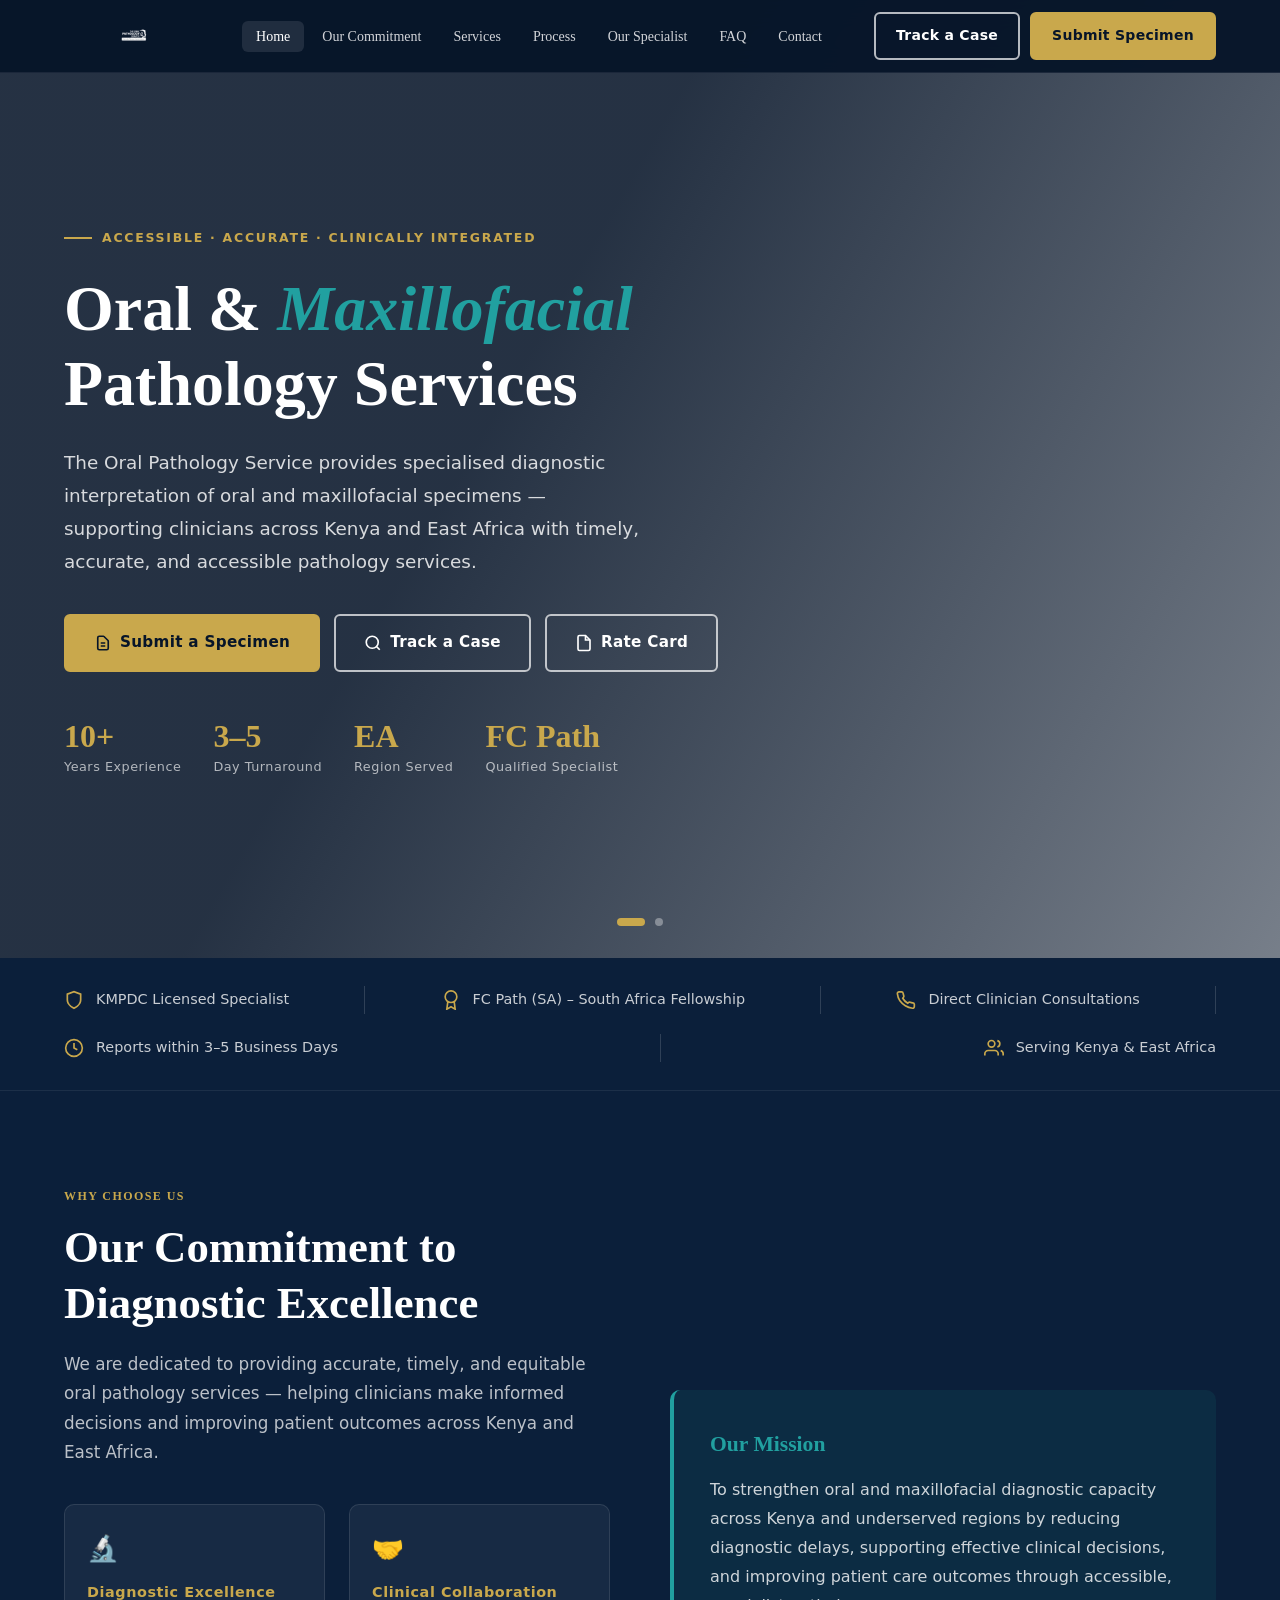
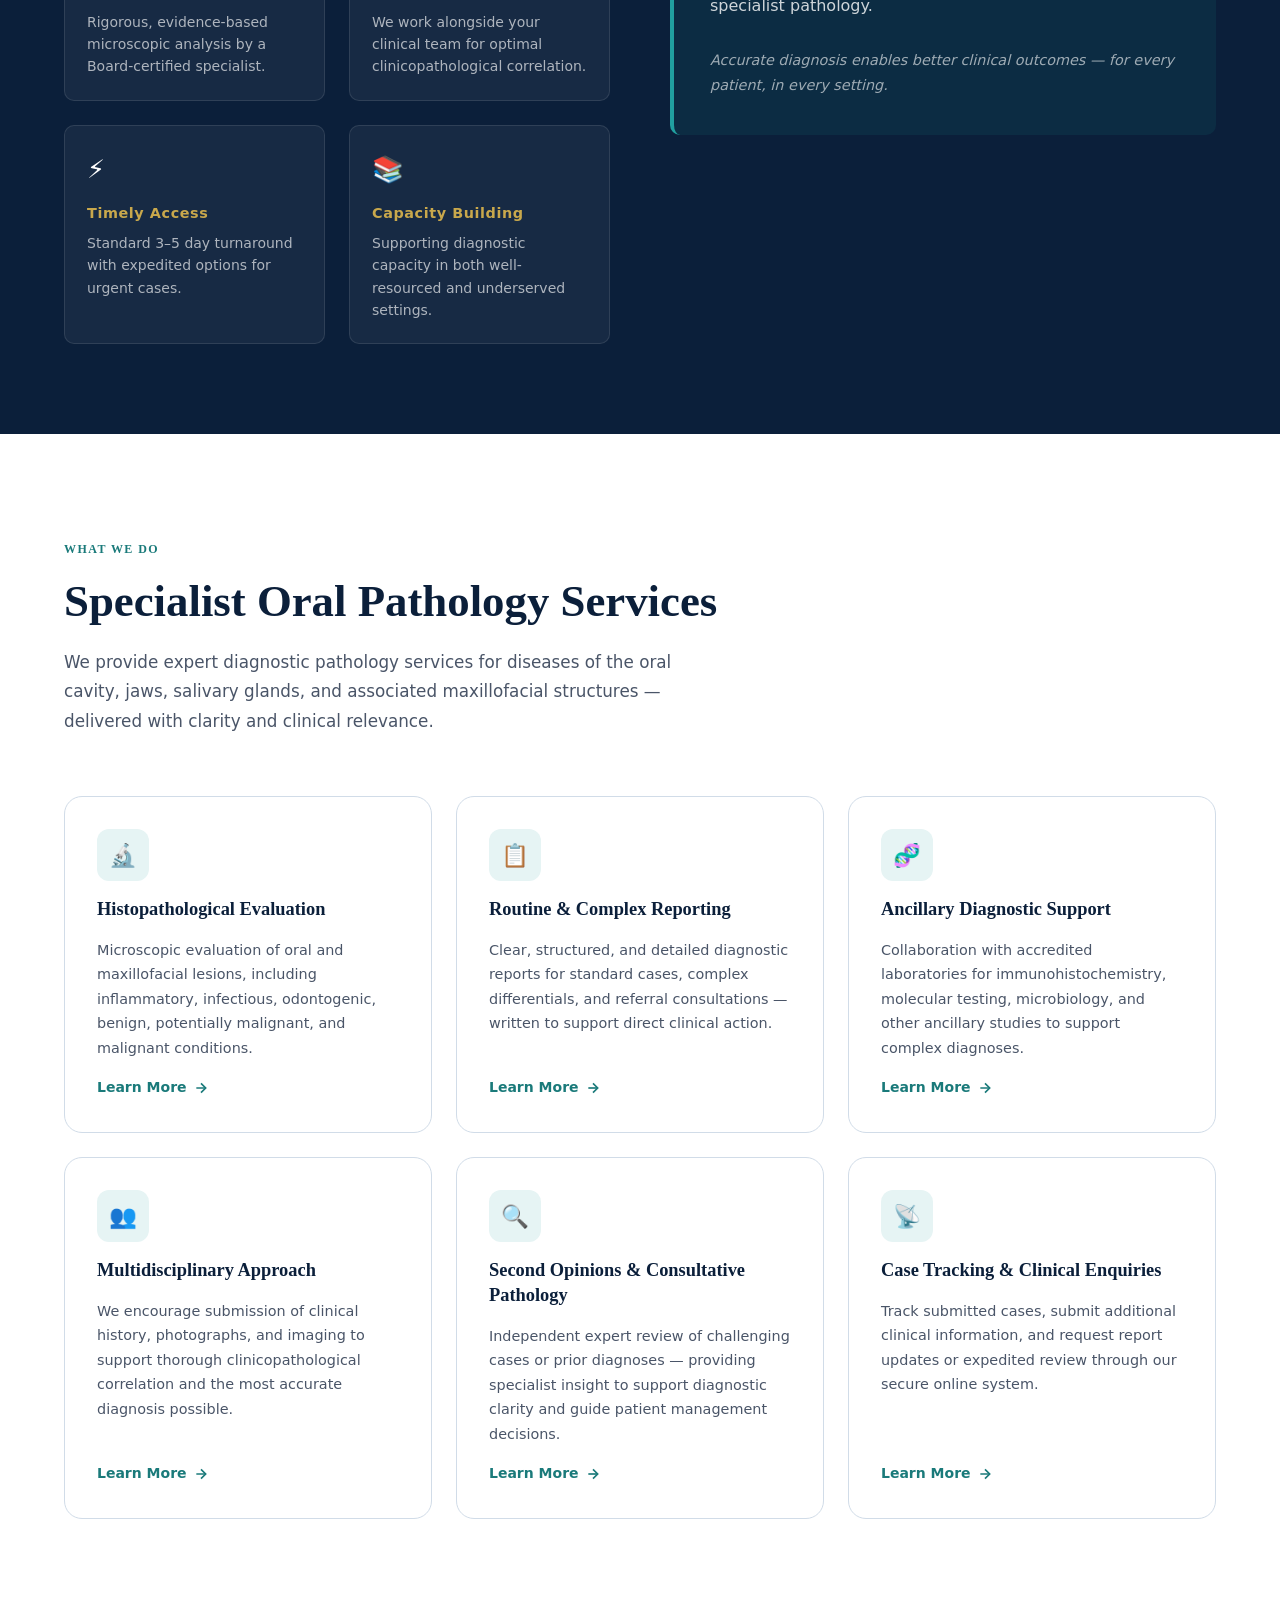
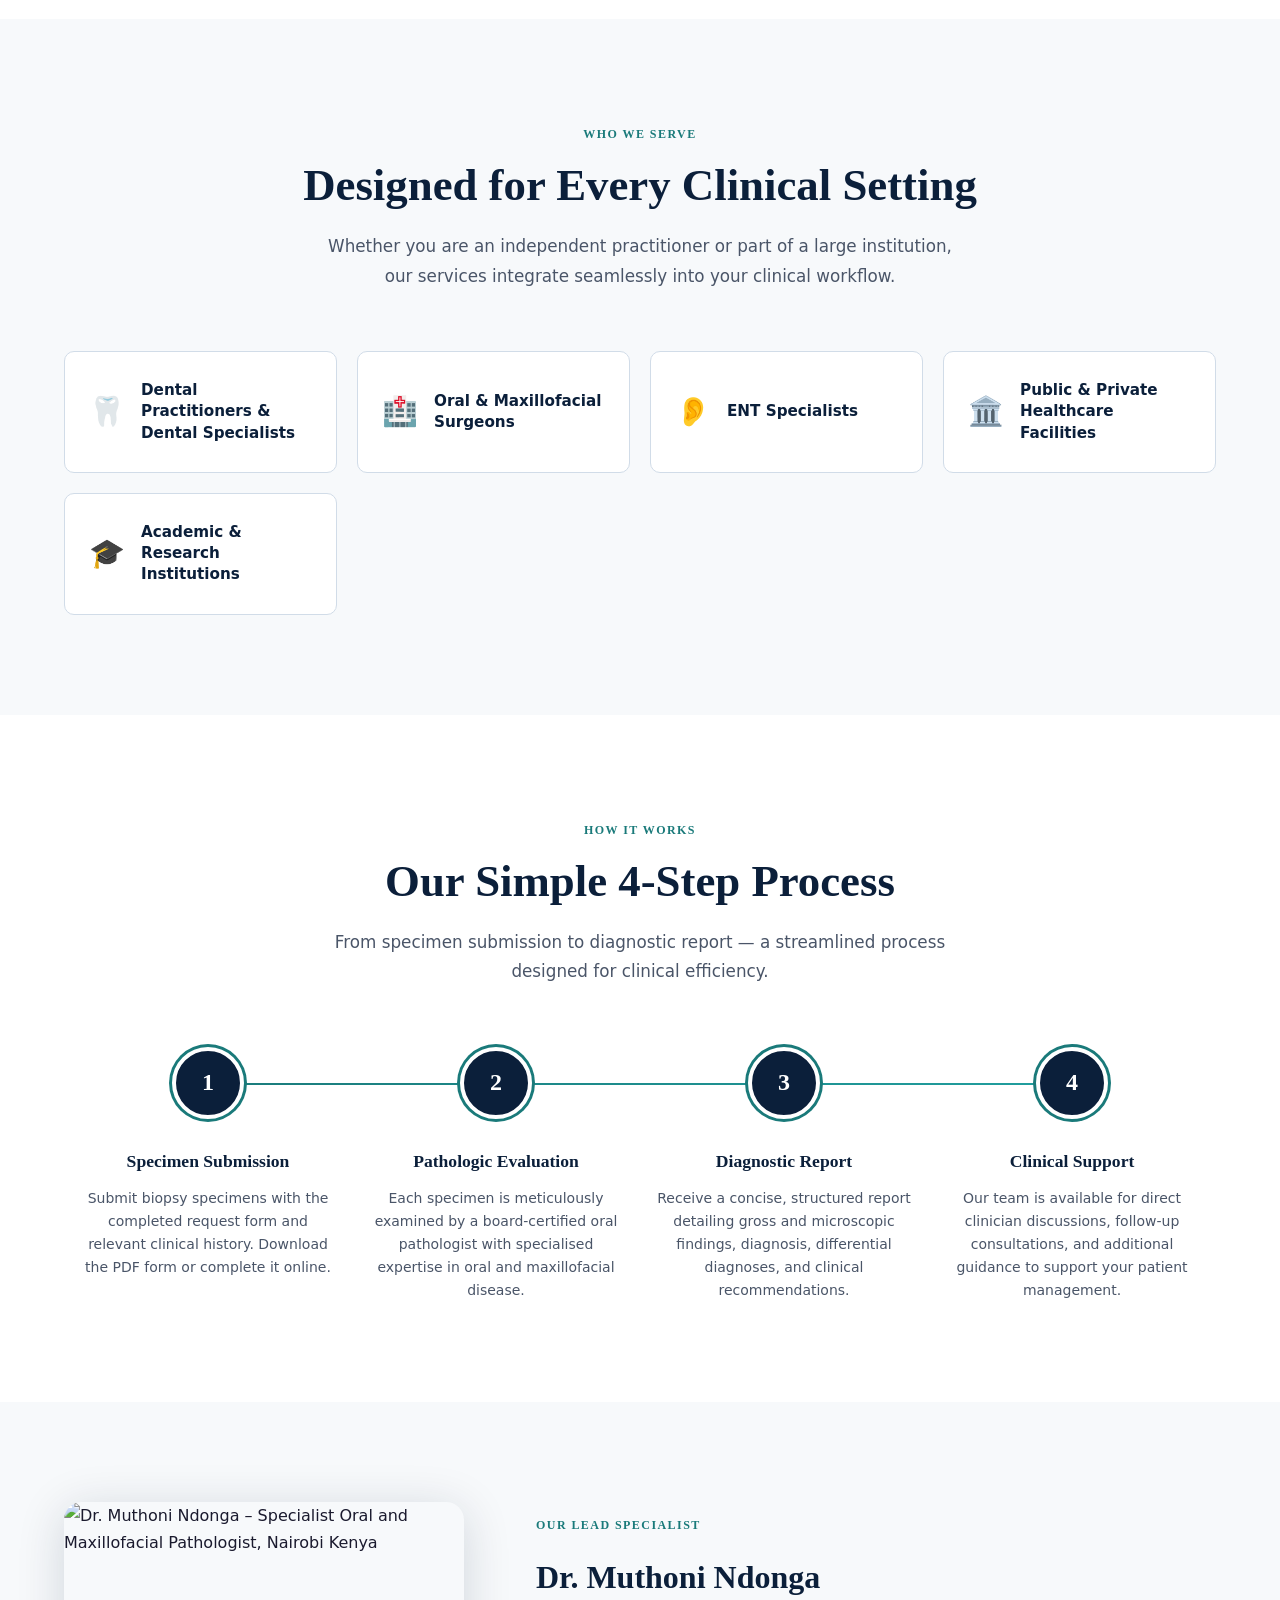
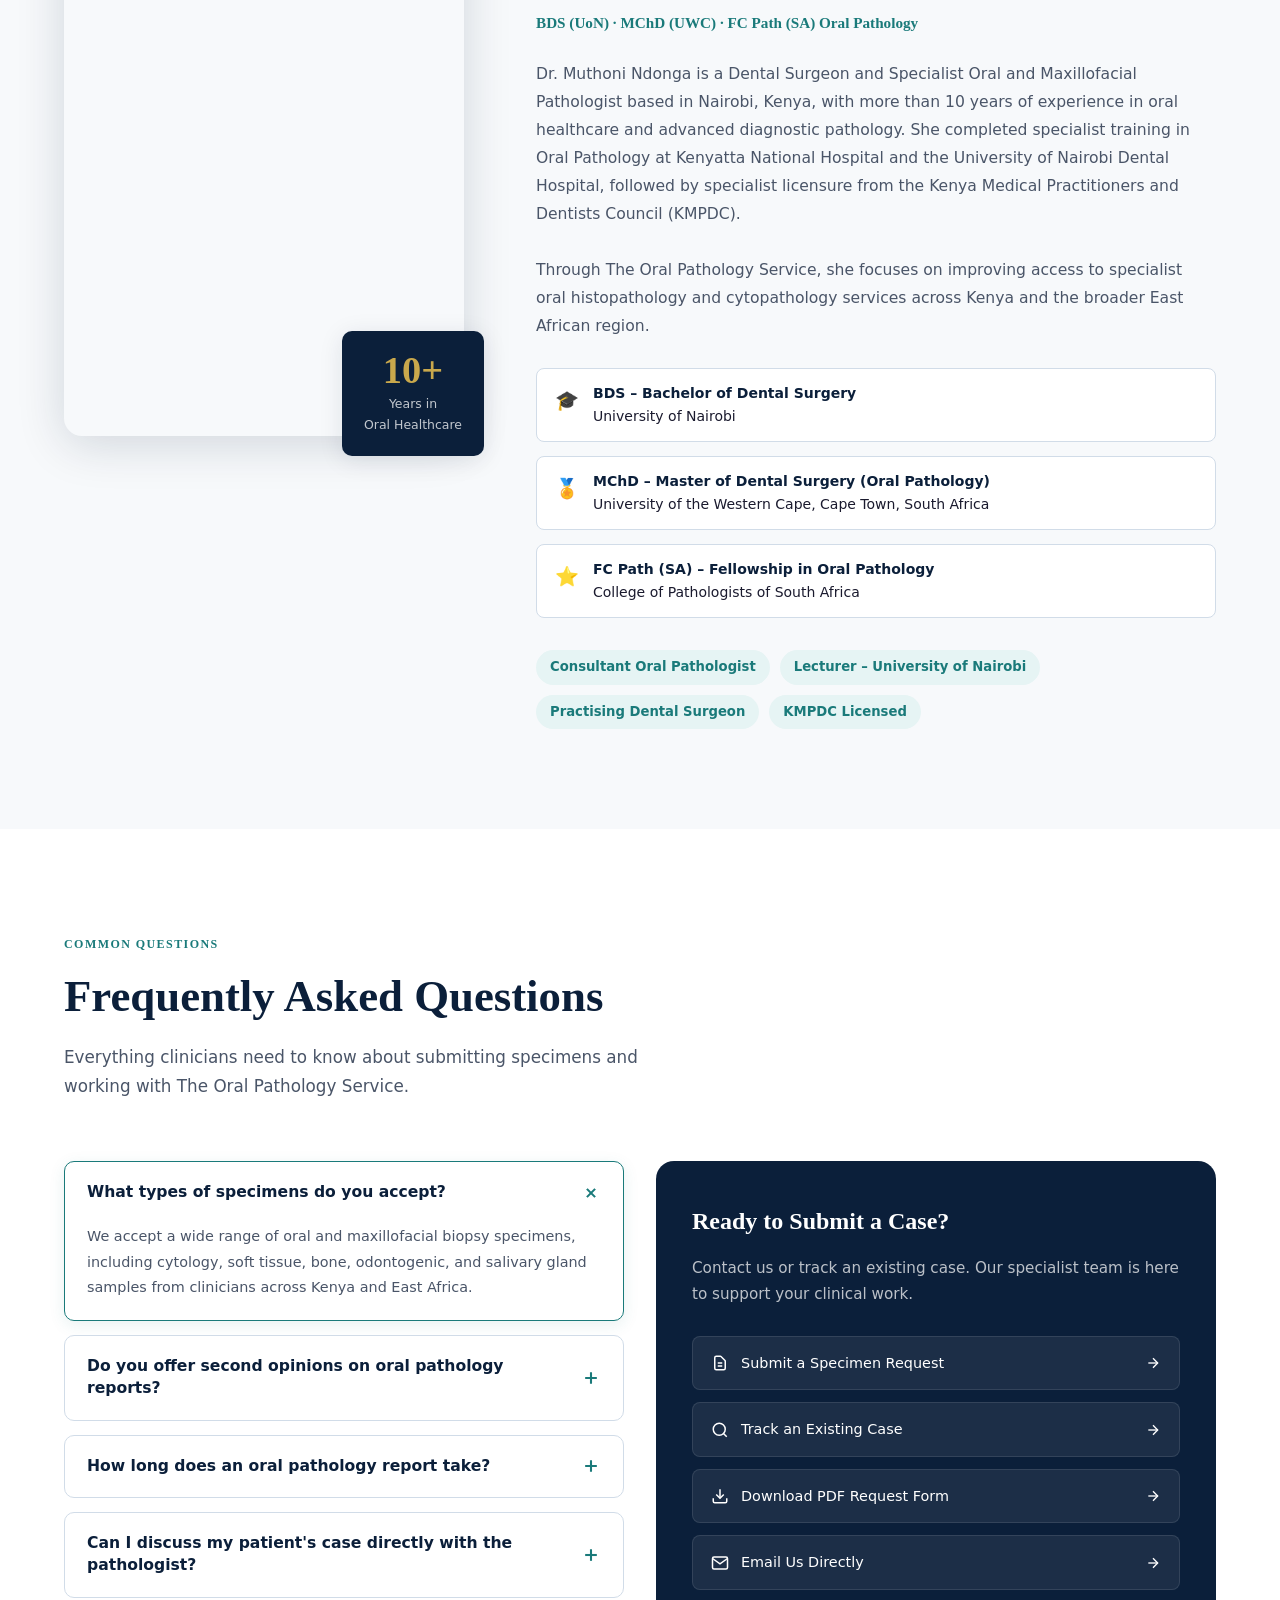
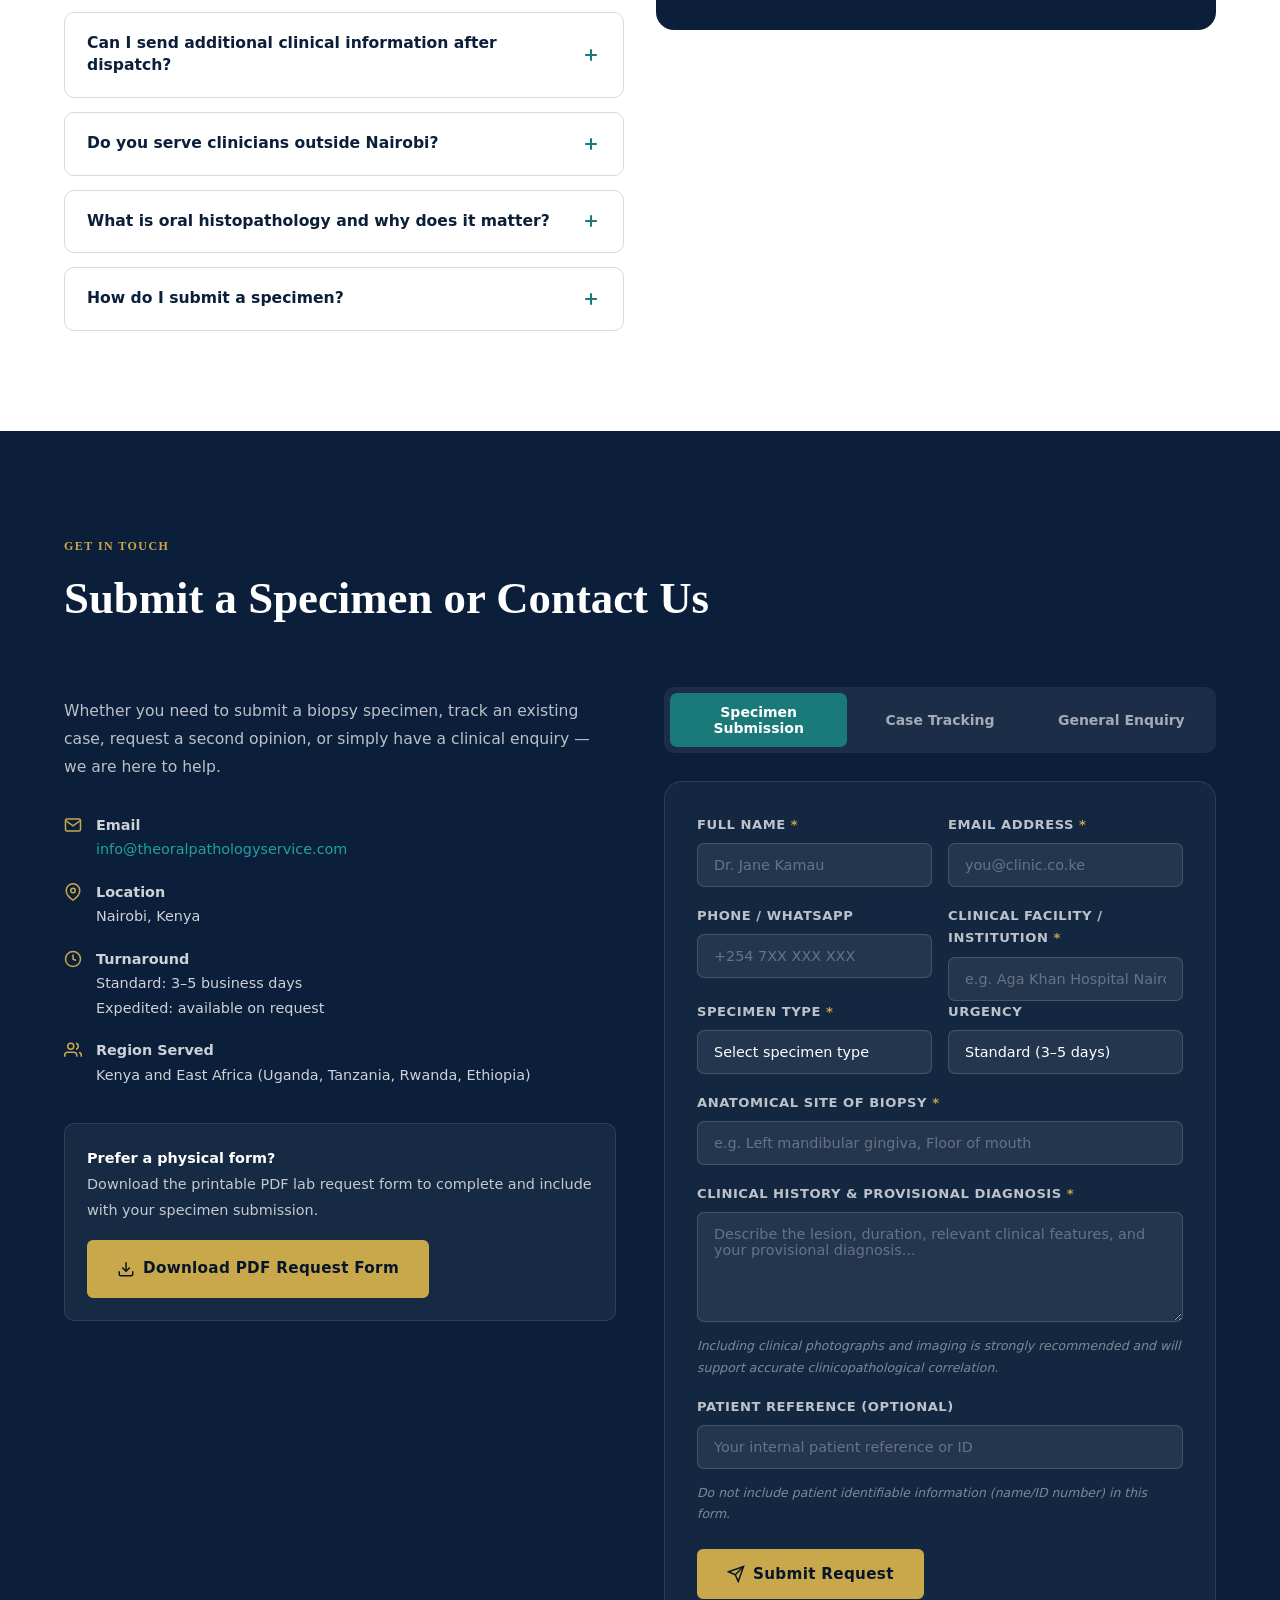
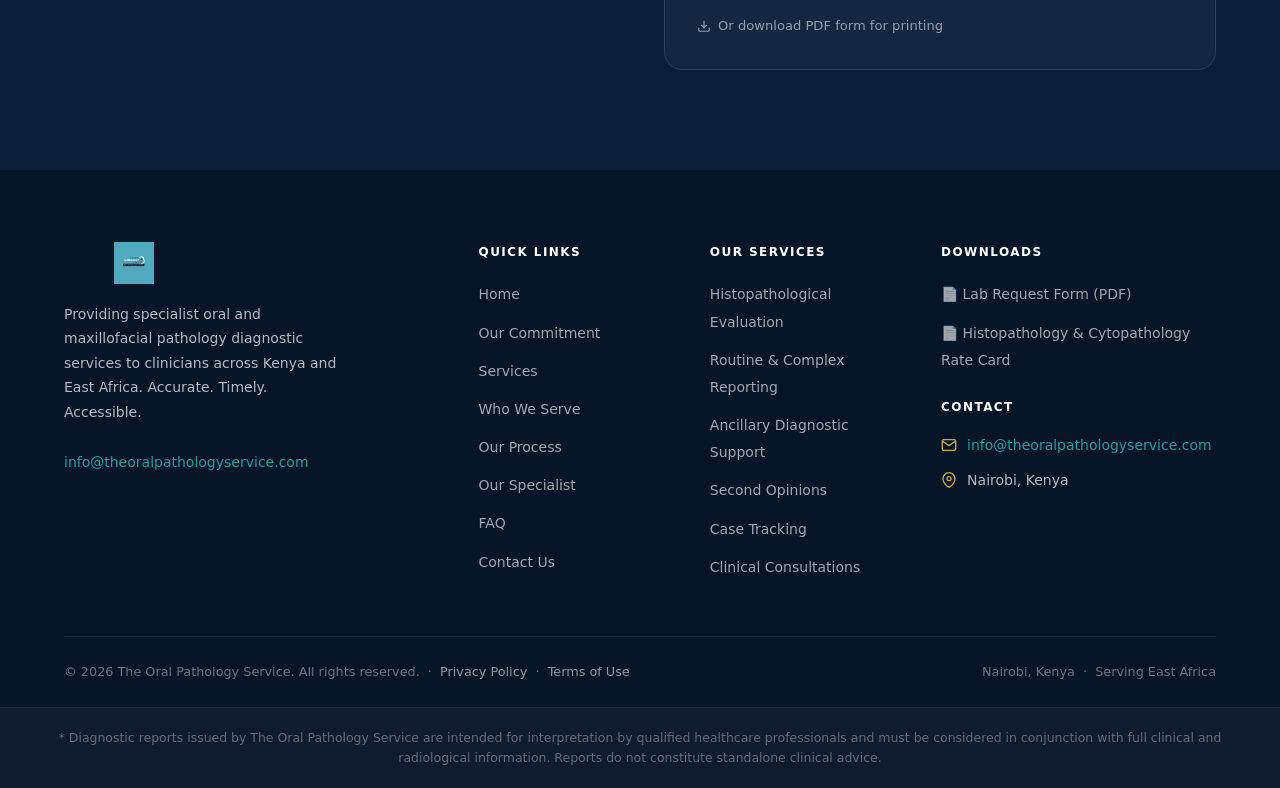
==== Desktop/Pathologyservice/index.html @ 9e55f4eb "Replace all site logos with new provided image and update favicon for visibility and branding" ====
<!DOCTYPE html>
<html lang="en">
<head>
  <meta charset="UTF-8" />
  <meta name="viewport" content="width=device-width, initial-scale=1.0, maximum-scale=5.0" />
  <meta http-equiv="X-UA-Compatible" content="IE=edge" />

  <!-- ===== PRIMARY SEO META ===== -->
  <title>The Oral Pathology Service | Specialist Oral & Maxillofacial Pathology in Kenya & East Africa</title>
  <meta name="description" content="The Oral Pathology Service provides specialist oral and maxillofacial histopathology and cytopathology diagnostic services in Kenya and East Africa. Led by Dr. Muthoni Ndonga, FC Path (SA). Fast turnaround. Affordable. Accurate." />
  <meta name="keywords" content="oral pathology Kenya, oral pathology Nairobi, maxillofacial pathology East Africa, oral biopsy diagnosis Kenya, histopathology oral cavity, cytopathology Nairobi, dental pathology specialist Kenya, oral cancer diagnosis Nairobi, jaw lesion biopsy Kenya, salivary gland pathology, odontogenic tumor diagnosis, oral mucosa biopsy, second opinion oral pathology, Dr Muthoni Ndonga, specialist pathologist Kenya, oral histopathology report, oral pathology service, biopsy report Kenya, KMPDC oral pathologist, UoN dental pathology, oral and maxillofacial biopsy, oral lesion diagnosis, oral pathology turnaround, oral cancer biopsy report, oral pathology East Africa, dental specialist pathology, bone biopsy jaw, soft tissue biopsy oral, oral pathology consultation Kenya, affordable oral pathology" />
  <meta name="author" content="The Oral Pathology Service" />
  <meta name="robots" content="index, follow, max-image-preview:large, max-snippet:-1, max-video-preview:-1" />
  <meta name="revisit-after" content="7 days" />
  <meta name="language" content="English" />
  <meta name="rating" content="general" />
  <meta name="category" content="Medical, Dental, Pathology" />
  <meta name="coverage" content="Kenya, East Africa, Africa" />
  <meta name="distribution" content="global" />
  <meta name="target" content="all" />
  <link rel="canonical" href="https://theoralpathologyservice.com/" />

  <!-- ===== GEO META ===== -->
  <meta name="geo.region" content="KE-30" />
  <meta name="geo.placename" content="Nairobi, Kenya" />
  <meta name="geo.position" content="-1.286389;36.817223" />
  <meta name="ICBM" content="-1.286389, 36.817223" />

  <!-- ===== OPEN GRAPH (Facebook, LinkedIn, WhatsApp) ===== -->
  <meta property="og:type" content="website" />
  <meta property="og:url" content="https://theoralpathologyservice.com/" />
  <meta property="og:title" content="The Oral Pathology Service | Specialist Diagnostic Pathology – Kenya & East Africa" />
  <meta property="og:description" content="Specialist oral and maxillofacial pathology services in Kenya. Accurate histopathology & cytopathology reports. Fast turnaround. Led by Dr. Muthoni Ndonga, FC Path (SA)." />
  <meta property="og:image" content="https://theoralpathologyservice.com/wp-content/uploads/2026/03/Profile-Photo-1-683x1024.jpg" />
  <meta property="og:image:width" content="1200" />
  <meta property="og:image:height" content="630" />
  <meta property="og:image:alt" content="Dr. Muthoni Ndonga – Specialist Oral Pathologist, Nairobi Kenya" />
  <meta property="og:site_name" content="The Oral Pathology Service" />
  <meta property="og:locale" content="en_KE" />

  <!-- ===== TWITTER CARD ===== -->
  <meta name="twitter:card" content="summary_large_image" />
  <meta name="twitter:site" content="@OralPathologyKE" />
  <meta name="twitter:title" content="The Oral Pathology Service | Kenya & East Africa" />
  <meta name="twitter:description" content="Specialist oral and maxillofacial pathology. Histopathology & cytopathology reports. Kenya & East Africa." />
  <meta name="twitter:image" content="https://theoralpathologyservice.com/wp-content/uploads/2026/03/Profile-Photo-1-683x1024.jpg" />

  <!-- ===== FAVICON ===== -->
  <link rel="icon" type="image/png" href="OPS files/Logo files/png without bg/ops logo.2ai-02.png" />
  <link rel="apple-touch-icon" href="OPS files/Logo files/png without bg/ops logo.2ai-02.png" />

  <!-- ===== FONTS ===== -->
  <link rel="preconnect" href="https://fonts.googleapis.com" />
  <link rel="preconnect" href="https://fonts.gstatic.com" crossorigin />
  <link href="https://fonts.googleapis.com/css2?family=Outfit:wght@300;400;500;600;700&family=Lexend+Deca:wght@300;400;500;600;700&display=swap" rel="stylesheet" />

  <!-- ===== STRUCTURED DATA / SCHEMA MARKUP (AI & SEO) ===== -->
  <script type="application/ld+json">
  {
    "@context": "https://schema.org",
    "@graph": [
      {
        "@type": "MedicalOrganization",
        "@id": "https://theoralpathologyservice.com/#organization",
        "name": "The Oral Pathology Service",
        "alternateName": "OPS Kenya",
        "url": "https://theoralpathologyservice.com",
        "logo": "https://theoralpathologyservice.com/wp-content/uploads/2025/12/logo-ops.png",
        "description": "Specialist oral and maxillofacial pathology diagnostic services in Kenya and East Africa. Providing histopathology, cytopathology, second opinions, and consultative pathology services.",
        "medicalSpecialty": "Oral and Maxillofacial Pathology",
        "address": {
          "@type": "PostalAddress",
          "addressLocality": "Nairobi",
          "addressCountry": "KE",
          "addressRegion": "Nairobi County"
        },
        "areaServed": ["Kenya", "Uganda", "Tanzania", "Rwanda", "Ethiopia", "East Africa"],
        "contactPoint": {
          "@type": "ContactPoint",
          "email": "info@theoralpathologyservice.com",
          "contactType": "customer service",
          "availableLanguage": "English"
        },
        "founder": {
          "@id": "https://theoralpathologyservice.com/#person-muthoni"
        }
      },
      {
        "@type": "Person",
        "@id": "https://theoralpathologyservice.com/#person-muthoni",
        "name": "Dr. Muthoni Ndonga",
        "honorificPrefix": "Dr.",
        "jobTitle": "Specialist Oral and Maxillofacial Pathologist",
        "worksFor": {"@id": "https://theoralpathologyservice.com/#organization"},
        "alumniOf": [
          {"@type": "CollegeOrUniversity", "name": "University of Nairobi"},
          {"@type": "CollegeOrUniversity", "name": "University of the Western Cape", "address": {"addressLocality": "Cape Town", "addressCountry": "ZA"}}
        ],
        "hasCredential": [
          {"@type": "EducationalOccupationalCredential", "credentialCategory": "degree", "name": "BDS – Bachelor of Dental Surgery, University of Nairobi"},
          {"@type": "EducationalOccupationalCredential", "credentialCategory": "degree", "name": "MChD – Master of Dental Surgery in Oral Pathology, University of the Western Cape"},
          {"@type": "EducationalOccupationalCredential", "credentialCategory": "certification", "name": "FC Path (SA) Oral Pathology – Fellowship of the College of Pathologists of South Africa"}
        ],
        "knowsAbout": ["Oral Pathology", "Maxillofacial Pathology", "Histopathology", "Cytopathology", "Odontogenic Tumors", "Oral Cancer Diagnosis"],
        "description": "Dr. Muthoni Ndonga is a Dental Surgeon and Specialist Oral and Maxillofacial Pathologist with over 10 years of experience. She is a Lecturer at the University of Nairobi and leads The Oral Pathology Service."
      },
      {
        "@type": "FAQPage",
        "@id": "https://theoralpathologyservice.com/#faq",
        "mainEntity": [
          {
            "@type": "Question",
            "name": "What types of specimens do you accept for oral pathology?",
            "acceptedAnswer": {
              "@type": "Answer",
              "text": "We accept a wide range of oral and maxillofacial biopsy specimens, including cytology, soft tissue, bone, odontogenic, and salivary gland samples."
            }
          },
          {
            "@type": "Question",
            "name": "Do you offer second opinions on oral pathology reports?",
            "acceptedAnswer": {
              "@type": "Answer",
              "text": "Yes, we provide expert second opinions and reviews of prior pathology findings, offering additional specialist insight where required."
            }
          },
          {
            "@type": "Question",
            "name": "How long does an oral pathology report take?",
            "acceptedAnswer": {
              "@type": "Answer",
              "text": "Standard reports are typically issued within 3–5 business days. Expedited options are available for urgent cases. Specimens containing bone or teeth require decalcification, which may extend processing time."
            }
          },
          {
            "@type": "Question",
            "name": "Can I discuss my patient's case directly with the pathologist?",
            "acceptedAnswer": {
              "@type": "Answer",
              "text": "Yes, we encourage direct consultations with Dr. Muthoni Ndonga to discuss findings and their implications for patient management."
            }
          },
          {
            "@type": "Question",
            "name": "Can I submit additional clinical information after sending a specimen?",
            "acceptedAnswer": {
              "@type": "Answer",
              "text": "Yes, supplementary clinical details, photographs, and imaging may be submitted through our website or emailed to info@theoralpathologyservice.com."
            }
          },
          {
            "@type": "Question",
            "name": "Where is The Oral Pathology Service based?",
            "acceptedAnswer": {
              "@type": "Answer",
              "text": "The Oral Pathology Service is based in Nairobi, Kenya, and serves clinicians across Kenya and the broader East African region."
            }
          },
          {
            "@type": "Question",
            "name": "Who can use The Oral Pathology Service?",
            "acceptedAnswer": {
              "@type": "Answer",
              "text": "Our services are available to dental practitioners, oral and maxillofacial surgeons, ENT specialists, public and private healthcare facilities, and academic and research institutions."
            }
          },
          {
            "@type": "Question",
            "name": "What is histopathology of the oral cavity?",
            "acceptedAnswer": {
              "@type": "Answer",
              "text": "Histopathology of the oral cavity involves the microscopic examination of tissue samples (biopsies) from the mouth, jaws, salivary glands, and associated structures to diagnose conditions such as infections, benign tumors, potentially malignant disorders, and cancers."
            }
          },
          {
            "@type": "Question",
            "name": "How do I submit a biopsy specimen to The Oral Pathology Service?",
            "acceptedAnswer": {
              "@type": "Answer",
              "text": "Submit your biopsy specimen along with a completed laboratory request form and relevant clinical history. You can download the PDF request form from our website or fill in the online form. Our team will guide you through the process."
            }
          },
          {
            "@type": "Question",
            "name": "Do you serve clinicians outside Nairobi?",
            "acceptedAnswer": {
              "@type": "Answer",
              "text": "Yes, we serve clinicians across Kenya and East Africa including Uganda, Tanzania, Rwanda, and Ethiopia. Our accessible submission and reporting process supports both well-resourced and resource-limited settings."
            }
          }
        ]
      },
      {
        "@type": "WebSite",
        "@id": "https://theoralpathologyservice.com/#website",
        "url": "https://theoralpathologyservice.com",
        "name": "The Oral Pathology Service",
        "description": "Specialist oral and maxillofacial pathology diagnostic services for Kenya and East Africa.",
        "potentialAction": {
          "@type": "SearchAction",
          "target": "https://theoralpathologyservice.com/?s={search_term_string}",
          "query-input": "required name=search_term_string"
        }
      }
    ]
  }
  </script>

  <style>
    /* ===== Brand colour test palette ===== */
     :root {
      --brand-primary: #53A9BD;
      --brand-secondary: #1D1D3C;
      --white: #ffffff;
      --navy: var(--brand-secondary);
      --navy-deep: #18182e;
      --teal: var(--brand-primary);
      --teal-light: #6fc6e0;
      --teal-pale: #e6f4f4;
      --gold: #c9a84c;
      --gold-light: #e8c76d;
      --off-white: #f7f9fb;
      --text: var(--brand-secondary);
      --text-light: #4a5568;
      --border: #d1dce8;
      --shadow: 0 4px 24px rgba(29,29,60,0.10);
      --shadow-lg: 0 8px 48px rgba(29,29,60,0.16);
      --radius: 10px;
      --radius-lg: 18px;
      --font-display: 'Outfit', Arial, sans-serif;
      --font-body: 'Lexend Deca', Arial, sans-serif;
      --transition: 0.3s cubic-bezier(0.4,0,0.2,1);
    }
    body {
      font-family: var(--font-body);
      color: var(--text);
      background: var(--white);
      line-height: 1.7;
    }
    .section-title {
      font-family: var(--font-display);
      font-size: clamp(1.8rem, 3.5vw, 2.8rem);
      line-height: 1.25;
      color: var(--navy);
      margin-bottom: 18px;
      font-weight: 700;
    }
    .section-label {
      display: inline-block;
      font-size: 0.75rem;
      font-weight: 600;
      letter-spacing: 0.12em;
      text-transform: uppercase;
      color: var(--teal);
      margin-bottom: 14px;
      font-family: var(--font-display);
    }
    .btn-primary {
      background: var(--teal);
      color: var(--white);
      border-color: var(--teal);
      font-family: var(--font-display);
    }
    .btn-gold {
      background: var(--gold);
      color: var(--navy-deep);
      border-color: var(--gold);
      font-family: var(--font-display);
    }
    .btn-outline {
      background: transparent;
      color: var(--white);
      border-color: rgba(255,255,255,0.7);
      font-family: var(--font-display);
    }
    .about-name {
      font-family: var(--font-display);
      font-size: clamp(1.6rem, 2.5vw, 2.2rem);
      color: var(--navy);
      margin-bottom: 6px;
      font-weight: 700;
    }
  .about-title-role { font-size: 0.95rem; color: var(--teal); font-weight: 600; margin-bottom: 24px; font-family: var(--font-display); }
    .nav-links a {
      color: rgba(255,255,255,0.82);
      font-size: 0.875rem;
      font-weight: 500;
      padding: 8px 14px;
      border-radius: 6px;
      transition: var(--transition);
      font-family: var(--font-display);
    }
    /* ===== RESET & BASE ===== */
    *, *::before, *::after { box-sizing: border-box; margin: 0; padding: 0; }
    html { scroll-behavior: smooth; font-size: 16px; }

    :root {
      --navy: #0b1f3a;
      --navy-deep: #071529;
      --teal: #1a7a7a;
      --teal-light: #21a0a0;
      --teal-pale: #e6f4f4;
      --gold: #c9a84c;
      --gold-light: #e8c76d;
      --white: #ffffff;
      --off-white: #f7f9fb;
      --text: #1a1a2e;
      --text-light: #4a5568;
      --border: #d1dce8;
      --shadow: 0 4px 24px rgba(11,31,58,0.10);
      --shadow-lg: 0 8px 48px rgba(11,31,58,0.16);
      --radius: 10px;
      --radius-lg: 18px;
      --font-display: 'Playfair Display', Georgia, serif;
      --font-body: 'DM Sans', system-ui, sans-serif;
      --transition: 0.3s cubic-bezier(0.4,0,0.2,1);
    }

    body {
      font-family: var(--font-body);
      color: var(--text);
      background: var(--white);
      line-height: 1.7;
      overflow-x: hidden;
    }

    img { max-width: 100%; height: auto; display: block; object-fit: contain; }
    a { text-decoration: none; color: inherit; }
    ul { list-style: none; }

    .container {
      width: 100%;
      max-width: 1200px;
      margin: 0 auto;
      padding: 0 24px;
    }

    /* ===== SKIP LINK (Accessibility) ===== */
    .skip-link {
      position: absolute;
      top: -60px;
      left: 0;
      background: var(--teal);
      color: white;
      padding: 12px 24px;
      z-index: 9999;
      font-size: 0.9rem;
      transition: top 0.2s;
    }
    .skip-link:focus { top: 0; }

    /* ===== BUTTONS ===== */
    .btn {
      display: inline-flex;
      align-items: center;
      gap: 8px;
      padding: 14px 28px;
      border-radius: 6px;
      font-family: var(--font-body);
      font-weight: 600;
      font-size: 0.95rem;
      cursor: pointer;
      border: 2px solid transparent;
      transition: var(--transition);
      letter-spacing: 0.02em;
      white-space: nowrap;
    }
    .btn-primary {
      background: var(--teal);
      color: white;
      border-color: var(--teal);
    }
    .btn-primary:hover { background: var(--teal-light); border-color: var(--teal-light); transform: translateY(-2px); box-shadow: 0 6px 20px rgba(26,122,122,0.3); }
    .btn-outline {
      background: transparent;
      color: white;
      border-color: rgba(255,255,255,0.7);
    }
    .btn-outline:hover { background: rgba(255,255,255,0.12); border-color: white; }
    .btn-gold {
      background: var(--gold);
      color: var(--navy-deep);
      border-color: var(--gold);
    }
    .btn-gold:hover { background: var(--gold-light); transform: translateY(-2px); box-shadow: 0 6px 20px rgba(201,168,76,0.35); }
    .btn-navy {
      background: var(--navy);
      color: white;
      border-color: var(--navy);
    }
    .btn-navy:hover { background: var(--navy-deep); transform: translateY(-2px); }
    .btn-sm { padding: 10px 20px; font-size: 0.875rem; }

    .section-label {
      display: inline-block;
      font-size: 0.75rem;
      font-weight: 600;
      letter-spacing: 0.12em;
      text-transform: uppercase;
      color: var(--teal);
      margin-bottom: 14px;
    }
    .section-title {
      font-family: var(--font-display);
      font-size: clamp(1.8rem, 3.5vw, 2.8rem);
      line-height: 1.25;
      color: var(--navy);
      margin-bottom: 18px;
    }
    .section-subtitle {
      font-size: 1.05rem;
      color: var(--text-light);
      max-width: 640px;
      line-height: 1.75;
    }
    .text-center { text-align: center; }
    .text-center .section-subtitle { margin: 0 auto; }

    /* ===== HEADER / NAV ===== */
    #header {
      position: fixed;
      top: 0; left: 0; right: 0;
      z-index: 1000;
      background: rgba(7, 21, 41, 0.96);
      backdrop-filter: blur(12px);
      -webkit-backdrop-filter: blur(12px);
      border-bottom: 1px solid rgba(255,255,255,0.08);
      transition: var(--transition);
    }
    #header.scrolled {
      box-shadow: 0 4px 30px rgba(0,0,0,0.25);
    }
    .nav-inner {
      display: flex;
      align-items: center;
      justify-content: space-between;
      height: 72px;
      gap: 16px;
    }
    .nav-logo img {
      height: 44px;
      width: auto;
      object-fit: contain;
      aspect-ratio: 140/44;
    }
    .nav-links {
      display: flex;
      align-items: center;
      gap: 4px;
    }
    .nav-links a {
      color: rgba(255,255,255,0.82);
      font-size: 0.875rem;
      font-weight: 500;
      padding: 8px 14px;
      border-radius: 6px;
      transition: var(--transition);
    }
    .nav-links a:hover, .nav-links a.active {
      color: var(--white);
      background: rgba(255,255,255,0.1);
    }
    .nav-cta {
      display: flex;
      align-items: center;
      gap: 10px;
    }
    .hamburger {
      display: none;
      flex-direction: column;
      gap: 5px;
      cursor: pointer;
      padding: 8px;
      border: none;
      background: transparent;
    }
    .hamburger span {
      display: block;
      width: 24px;
      height: 2px;
      background: white;
      border-radius: 2px;
      transition: var(--transition);
    }
    .hamburger.active span:nth-child(1) { transform: translateY(7px) rotate(45deg); }
    .hamburger.active span:nth-child(2) { opacity: 0; }
    .hamburger.active span:nth-child(3) { transform: translateY(-7px) rotate(-45deg); }

    /* Mobile nav drawer */
    .mobile-nav {
      display: none;
      position: fixed;
      top: 72px;
      left: 0; right: 0;
      background: var(--navy-deep);
      border-bottom: 1px solid rgba(255,255,255,0.1);
      padding: 20px 24px 28px;
      z-index: 999;
      animation: slideDown 0.25s ease;
    }
    @keyframes slideDown { from { opacity:0; transform:translateY(-10px);} to { opacity:1; transform:translateY(0);} }
    .mobile-nav.open { display: block; }
    .mobile-nav a {
      display: block;
      color: rgba(255,255,255,0.85);
      font-size: 1rem;
      padding: 14px 0;
      border-bottom: 1px solid rgba(255,255,255,0.07);
      font-weight: 500;
    }
    .mobile-nav a:last-child { border-bottom: none; }
    .mobile-nav-cta { margin-top: 20px; display: flex; flex-direction: column; gap: 10px; }

    /* ===== HERO / SLIDESHOW ===== */
    #home {
      position: relative;
      min-height: 100svh;
      display: flex;
      align-items: center;
      overflow: hidden;
    }
    .hero-slides {
      position: absolute;
      inset: 0;
      z-index: 0;
    }
    .hero-slide {
      position: absolute;
      inset: 0;
      background-size: cover;
      background-position: center;
      opacity: 0;
      transition: opacity 1.4s ease;
    }
    .hero-slide.active { opacity: 1; }
    .hero-slide::after {
      content: '';
      position: absolute;
      inset: 0;
      background: linear-gradient(120deg, rgba(7,21,41,0.88) 40%, rgba(7,21,41,0.55) 100%);
    }
    /* Slide 1 – microscopy-like scientific image */
    .hero-slide-1 {
      background-image: url('https://images.unsplash.com/photo-1579154204601-01588f351e67?w=1600&q=80');
    }
    /* Slide 2 – clinical/medical environment */
    .hero-slide-2 {
      background-image: url('https://images.unsplash.com/photo-1530026405186-ed1f139313f8?w=1600&q=80');
    }
    .hero-dots {
      position: absolute;
      bottom: 32px;
      left: 50%;
      transform: translateX(-50%);
      display: flex;
      gap: 10px;
      z-index: 5;
    }
    .hero-dot {
      width: 8px; height: 8px;
      border-radius: 50%;
      background: rgba(255,255,255,0.35);
      cursor: pointer;
      transition: var(--transition);
      border: none;
    }
    .hero-dot.active {
      background: var(--gold);
      width: 28px;
      border-radius: 4px;
    }

    .hero-content {
      position: relative;
      z-index: 2;
      padding: 120px 0 80px;
      max-width: 720px;
    }
    .hero-eyebrow {
      display: inline-flex;
      align-items: center;
      gap: 10px;
      font-size: 0.78rem;
      font-weight: 600;
      letter-spacing: 0.14em;
      text-transform: uppercase;
      color: var(--gold);
      margin-bottom: 22px;
    }
    .hero-eyebrow::before {
      content: '';
      display: block;
      width: 28px; height: 2px;
      background: var(--gold);
    }
    .hero-title {
      font-family: var(--font-display);
      font-size: clamp(2.4rem, 5.5vw, 4rem);
      line-height: 1.18;
      color: white;
      margin-bottom: 24px;
      font-weight: 700;
    }
    .hero-title em { color: var(--teal-light); font-style: italic; }
    .hero-description {
      font-size: clamp(1rem, 1.8vw, 1.15rem);
      color: rgba(255,255,255,0.82);
      max-width: 580px;
      line-height: 1.8;
      margin-bottom: 36px;
    }
    .hero-ctas {
      display: flex;
      flex-wrap: wrap;
      gap: 14px;
      margin-bottom: 48px;
    }
    .hero-stats {
      display: flex;
      flex-wrap: wrap;
      gap: 32px;
    }
    .hero-stat {
      display: flex;
      flex-direction: column;
      gap: 4px;
    }
    .hero-stat-num {
      font-family: var(--font-display);
      font-size: 2rem;
      font-weight: 700;
      color: var(--gold);
      line-height: 1;
    }
    .hero-stat-label {
      font-size: 0.8rem;
      color: rgba(255,255,255,0.65);
      font-weight: 500;
      letter-spacing: 0.04em;
    }

    /* ===== TRUST BAR ===== */
    .trust-bar {
      background: var(--navy);
      padding: 28px 0;
      border-bottom: 1px solid rgba(255,255,255,0.07);
    }
    .trust-bar-inner {
      display: flex;
      align-items: center;
      justify-content: space-between;
      flex-wrap: wrap;
      gap: 20px;
    }
    .trust-item {
      display: flex;
      align-items: center;
      gap: 12px;
      color: rgba(255,255,255,0.78);
      font-size: 0.9rem;
      font-weight: 500;
    }
    .trust-item svg { color: var(--gold); flex-shrink: 0; }
    .trust-divider {
      width: 1px;
      height: 28px;
      background: rgba(255,255,255,0.15);
    }

    /* ===== SECTIONS GENERAL ===== */
    section { padding: 100px 0; }
    section:nth-child(even) { background: var(--off-white); }
    .section-header { margin-bottom: 60px; }

    /* ===== COMMITMENT ===== */
    #commitment {
      background: var(--navy) !important;
      color: white;
      padding: 90px 0;
    }
    .commitment-grid {
      display: grid;
      grid-template-columns: 1fr 1fr;
      gap: 60px;
      align-items: center;
    }
    .commitment-text .section-label { color: var(--gold); }
    .commitment-text .section-title { color: white; }
    .commitment-text .section-subtitle { color: rgba(255,255,255,0.72); max-width: none; }
    .commitment-values {
      display: grid;
      grid-template-columns: 1fr 1fr;
      gap: 24px;
      margin-top: 36px;
    }
    .commitment-value {
      padding: 22px;
      border-radius: var(--radius);
      background: rgba(255,255,255,0.05);
      border: 1px solid rgba(255,255,255,0.1);
      transition: var(--transition);
    }
    .commitment-value:hover { background: rgba(255,255,255,0.09); border-color: var(--teal-light); }
    .cv-icon { font-size: 1.6rem; margin-bottom: 10px; }
    .cv-title { font-weight: 700; color: var(--gold); font-size: 0.9rem; letter-spacing: 0.04em; margin-bottom: 6px; }
    .cv-text { font-size: 0.875rem; color: rgba(255,255,255,0.65); line-height: 1.6; }
    .commitment-mission {
      padding: 36px;
      background: rgba(26,122,122,0.15);
      border-left: 4px solid var(--teal-light);
      border-radius: var(--radius);
    }
    .commitment-mission h3 {
      font-family: var(--font-display);
      font-size: 1.35rem;
      color: var(--teal-light);
      margin-bottom: 14px;
    }
    .commitment-mission p { color: rgba(255,255,255,0.8); font-size: 1rem; line-height: 1.8; }

    /* ===== SERVICES ===== */
    #services { background: var(--white) !important; }
    .services-intro { max-width: 720px; margin-bottom: 56px; }
    .services-grid {
      display: grid;
      grid-template-columns: repeat(3, 1fr);
      gap: 24px;
    }
    .service-card {
      background: var(--white);
      border: 1px solid var(--border);
      border-radius: var(--radius-lg);
      padding: 32px;
      transition: var(--transition);
      display: flex;
      flex-direction: column;
      gap: 16px;
      position: relative;
      overflow: hidden;
    }
    .service-card::before {
      content: '';
      position: absolute;
      top: 0; left: 0; right: 0;
      height: 3px;
      background: linear-gradient(90deg, var(--teal), var(--teal-light));
      transform: scaleX(0);
      transform-origin: left;
      transition: var(--transition);
    }
    .service-card:hover { transform: translateY(-6px); box-shadow: var(--shadow-lg); border-color: transparent; }
    .service-card:hover::before { transform: scaleX(1); }
    .service-icon {
      width: 52px; height: 52px;
      background: var(--teal-pale);
      border-radius: 12px;
      display: flex;
      align-items: center;
      justify-content: center;
      font-size: 1.4rem;
    }
    .service-title {
      font-family: var(--font-display);
      font-size: 1.15rem;
      color: var(--navy);
      font-weight: 600;
      line-height: 1.35;
    }
    .service-desc {
      font-size: 0.9rem;
      color: var(--text-light);
      line-height: 1.7;
      flex-grow: 1;
    }
    .service-link {
      display: inline-flex;
      align-items: center;
      gap: 6px;
      font-size: 0.875rem;
      font-weight: 600;
      color: var(--teal);
      margin-top: auto;
      transition: var(--transition);
    }
    .service-link:hover { color: var(--teal-light); gap: 10px; }
    .service-link svg { transition: var(--transition); }

    /* ===== CLIENTS ===== */
    #clients { background: var(--off-white) !important; }
    .clients-grid {
      display: grid;
      grid-template-columns: repeat(auto-fit, minmax(220px, 1fr));
      gap: 20px;
      margin-top: 48px;
    }
    .client-card {
      background: white;
      border: 1px solid var(--border);
      border-radius: var(--radius);
      padding: 28px 24px;
      display: flex;
      align-items: center;
      gap: 16px;
      transition: var(--transition);
    }
    .client-card:hover { box-shadow: var(--shadow); transform: translateY(-3px); border-color: var(--teal); }
    .client-icon { font-size: 1.8rem; flex-shrink: 0; }
    .client-label { font-weight: 600; color: var(--navy); font-size: 0.95rem; line-height: 1.4; }

    /* ===== PROCESS ===== */
    #process { background: white !important; }
    .process-steps {
      display: grid;
      grid-template-columns: repeat(4, 1fr);
      gap: 0;
      position: relative;
      margin-top: 56px;
    }
    .process-steps::before {
      content: '';
      position: absolute;
      top: 36px;
      left: 10%;
      right: 10%;
      height: 2px;
      background: linear-gradient(90deg, var(--teal) 0%, var(--teal-light) 100%);
      z-index: 0;
    }
    .process-step {
      display: flex;
      flex-direction: column;
      align-items: center;
      text-align: center;
      padding: 0 16px;
      position: relative;
      z-index: 1;
    }
    .step-num {
      width: 72px; height: 72px;
      border-radius: 50%;
      background: var(--navy);
      color: white;
      font-family: var(--font-display);
      font-size: 1.5rem;
      font-weight: 700;
      display: flex;
      align-items: center;
      justify-content: center;
      margin-bottom: 28px;
      border: 4px solid white;
      box-shadow: 0 0 0 3px var(--teal);
      position: relative;
      z-index: 2;
      transition: var(--transition);
    }
    .process-step:hover .step-num { background: var(--teal); transform: scale(1.1); }
    .step-title { font-family: var(--font-display); font-size: 1.1rem; font-weight: 700; color: var(--navy); margin-bottom: 10px; }
    .step-desc { font-size: 0.875rem; color: var(--text-light); line-height: 1.65; }

    /* ===== ABOUT ===== */
    #about { background: var(--off-white) !important; }
    .about-grid {
      display: grid;
      grid-template-columns: 400px 1fr;
      gap: 72px;
      align-items: start;
    }
    .about-photo-wrap {
      position: relative;
    }
    .about-photo {
      width: 100%;
      border-radius: var(--radius-lg);
      object-fit: cover;
      aspect-ratio: 3/4;
      box-shadow: var(--shadow-lg);
    }
    .about-badge {
      position: absolute;
      bottom: -20px;
      right: -20px;
      background: var(--navy);
      color: white;
      padding: 20px 22px;
      border-radius: var(--radius);
      box-shadow: var(--shadow);
      text-align: center;
    }
    .about-badge-num { font-family: var(--font-display); font-size: 2.4rem; font-weight: 700; color: var(--gold); line-height: 1; }
    .about-badge-text { font-size: 0.78rem; color: rgba(255,255,255,0.75); margin-top: 4px; font-weight: 500; }
    .about-content { padding-top: 8px; }
    .about-name {
      font-family: var(--font-display);
      font-size: clamp(1.6rem, 2.5vw, 2.2rem);
      color: var(--navy);
      margin-bottom: 6px;
    }
    .about-title-role { font-size: 0.95rem; color: var(--teal); font-weight: 600; margin-bottom: 24px; }
    .about-bio { font-size: 0.975rem; color: var(--text-light); line-height: 1.8; margin-bottom: 28px; }
    .credential-list { display: flex; flex-direction: column; gap: 14px; margin-bottom: 32px; }
    .credential {
      display: flex;
      gap: 14px;
      align-items: flex-start;
      padding: 14px 18px;
      background: white;
      border-radius: 8px;
      border: 1px solid var(--border);
    }
    .credential-icon { font-size: 1.2rem; flex-shrink: 0; margin-top: 2px; }
    .credential-text { font-size: 0.875rem; color: var(--text); line-height: 1.5; }
    .credential-text strong { color: var(--navy); display: block; margin-bottom: 2px; }
    .roles-list { display: flex; flex-wrap: wrap; gap: 10px; }
    .role-tag {
      background: var(--teal-pale);
      color: var(--teal);
      padding: 6px 14px;
      border-radius: 100px;
      font-size: 0.825rem;
      font-weight: 600;
    }

    /* ===== FAQ ===== */
    #faq { background: var(--white) !important; }
    .faq-grid {
      display: grid;
      grid-template-columns: 1fr 1fr;
      gap: 32px;
      align-items: start;
      margin-top: 56px;
    }
    .faq-list { display: flex; flex-direction: column; gap: 14px; }
    .faq-item {
      border: 1px solid var(--border);
      border-radius: var(--radius);
      overflow: hidden;
      background: white;
      transition: var(--transition);
    }
    .faq-item.open { border-color: var(--teal); box-shadow: 0 4px 16px rgba(26,122,122,0.1); }
    .faq-q {
      width: 100%;
      text-align: left;
      padding: 20px 22px;
      background: none;
      border: none;
      cursor: pointer;
      display: flex;
      justify-content: space-between;
      align-items: center;
      gap: 14px;
      font-family: var(--font-body);
      font-size: 0.975rem;
      font-weight: 600;
      color: var(--navy);
      line-height: 1.4;
    }
    .faq-q svg {
      flex-shrink: 0;
      color: var(--teal);
      transition: transform 0.3s ease;
    }
    .faq-item.open .faq-q svg { transform: rotate(45deg); }
    .faq-a {
      display: none;
      padding: 0 22px 20px;
      font-size: 0.9rem;
      color: var(--text-light);
      line-height: 1.75;
    }
    .faq-item.open .faq-a { display: block; }
    .faq-cta-box {
      background: var(--navy);
      border-radius: var(--radius-lg);
      padding: 40px 36px;
      color: white;
      position: sticky;
      top: 100px;
    }
    .faq-cta-box h3 {
      font-family: var(--font-display);
      font-size: 1.5rem;
      margin-bottom: 14px;
    }
    .faq-cta-box p { color: rgba(255,255,255,0.72); font-size: 0.95rem; line-height: 1.7; margin-bottom: 28px; }
    .faq-cta-links { display: flex; flex-direction: column; gap: 12px; }
    .faq-link-item {
      display: flex;
      align-items: center;
      gap: 12px;
      padding: 14px 18px;
      background: rgba(255,255,255,0.07);
      border-radius: 8px;
      border: 1px solid rgba(255,255,255,0.1);
      color: white;
      font-size: 0.9rem;
      font-weight: 500;
      cursor: pointer;
      transition: var(--transition);
      text-decoration: none;
    }
    .faq-link-item:hover { background: rgba(255,255,255,0.14); border-color: var(--teal-light); }
    .faq-link-item span { flex-grow: 1; }

    /* ===== CONTACT / FORMS ===== */
    #contact {
      background: var(--navy) !important;
      color: white;
    }
    #contact .section-label { color: var(--gold); }
    #contact .section-title { color: white; }
    .contact-grid {
      display: grid;
      grid-template-columns: 1fr 1fr;
      gap: 48px;
      align-items: start;
    }
    .contact-info-block { padding-top: 10px; }
    .contact-info-block p { color: rgba(255,255,255,0.72); font-size: 0.975rem; line-height: 1.8; margin-bottom: 32px; }
    .contact-details { display: flex; flex-direction: column; gap: 18px; margin-bottom: 36px; }
    .contact-detail {
      display: flex;
      align-items: flex-start;
      gap: 14px;
      font-size: 0.9rem;
      color: rgba(255,255,255,0.8);
    }
    .contact-detail svg { color: var(--gold); margin-top: 3px; flex-shrink: 0; }
    .contact-detail a { color: var(--teal-light); }
    .contact-detail a:hover { text-decoration: underline; }
    .form-tabs {
      display: flex;
      gap: 4px;
      background: rgba(255,255,255,0.07);
      padding: 6px;
      border-radius: 10px;
      margin-bottom: 28px;
    }
    .form-tab {
      flex: 1;
      padding: 11px 16px;
      border: none;
      border-radius: 7px;
      background: transparent;
      color: rgba(255,255,255,0.6);
      font-family: var(--font-body);
      font-size: 0.875rem;
      font-weight: 600;
      cursor: pointer;
      transition: var(--transition);
    }
    .form-tab.active { background: var(--teal); color: white; }
    .form-panel { display: none; }
    .form-panel.active { display: block; }

    /* Form Styles */
    .form-box {
      background: rgba(255,255,255,0.04);
      border: 1px solid rgba(255,255,255,0.1);
      border-radius: var(--radius-lg);
      padding: 32px;
    }
    .form-row { display: grid; grid-template-columns: 1fr 1fr; gap: 16px; }
    .form-group { display: flex; flex-direction: column; gap: 7px; margin-bottom: 18px; }
    .form-group:last-of-type { margin-bottom: 0; }
    .form-label {
      font-size: 0.82rem;
      font-weight: 600;
      color: rgba(255,255,255,0.72);
      letter-spacing: 0.04em;
      text-transform: uppercase;
    }
    .form-label .req { color: var(--gold); }
    .form-input, .form-select, .form-textarea {
      width: 100%;
      padding: 13px 16px;
      background: rgba(255,255,255,0.07);
      border: 1px solid rgba(255,255,255,0.15);
      border-radius: 7px;
      color: white;
      font-family: var(--font-body);
      font-size: 0.9rem;
      transition: var(--transition);
      outline: none;
      -webkit-appearance: none;
    }
    .form-input::placeholder, .form-textarea::placeholder { color: rgba(255,255,255,0.3); }
    .form-input:focus, .form-select:focus, .form-textarea:focus {
      border-color: var(--teal-light);
      background: rgba(255,255,255,0.1);
      box-shadow: 0 0 0 3px rgba(33,160,160,0.2);
    }
    .form-select option { background: var(--navy-deep); color: white; }
    .form-textarea { min-height: 110px; resize: vertical; }
    .form-note {
      font-size: 0.78rem;
      color: rgba(255,255,255,0.45);
      margin-top: 6px;
      font-style: italic;
    }
    .form-submit-row {
      display: flex;
      align-items: center;
      gap: 16px;
      margin-top: 24px;
      flex-wrap: wrap;
    }
    .form-submit-row .btn { flex-shrink: 0; }
    .form-download-link {
      display: inline-flex;
      align-items: center;
      gap: 7px;
      font-size: 0.82rem;
      color: rgba(255,255,255,0.55);
      transition: var(--transition);
    }
    .form-download-link:hover { color: var(--gold); }
    .form-success {
      display: none;
      padding: 20px 22px;
      background: rgba(26,122,122,0.2);
      border: 1px solid var(--teal-light);
      border-radius: 8px;
      color: var(--teal-light);
      font-size: 0.95rem;
      margin-top: 20px;
      align-items: center;
      gap: 12px;
    }
    .form-success.show { display: flex; }
    .form-error {
      display: none;
      padding: 14px 18px;
      background: rgba(200,50,50,0.15);
      border: 1px solid rgba(220,80,80,0.4);
      border-radius: 8px;
      color: #ff8a8a;
      font-size: 0.875rem;
      margin-top: 14px;
    }
    .form-error.show { display: block; }

    /* ===== FOOTER ===== */
    footer {
      background: var(--navy-deep);
      color: rgba(255,255,255,0.7);
      padding: 72px 0 0;
    }
    .footer-grid {
      display: grid;
      grid-template-columns: 2fr 1fr 1fr 1.5fr;
      gap: 48px;
      padding-bottom: 56px;
      border-bottom: 1px solid rgba(255,255,255,0.08);
    }
    .footer-brand img {
      height: 42px;
      width: auto;
      margin-bottom: 18px;
      object-fit: contain;
      aspect-ratio: 140/42;
    }
    .footer-brand p { font-size: 0.875rem; line-height: 1.75; max-width: 280px; margin-bottom: 24px; }
    .footer-heading {
      font-size: 0.75rem;
      font-weight: 700;
      letter-spacing: 0.12em;
      text-transform: uppercase;
      color: white;
      margin-bottom: 18px;
    }
    .footer-links { display: flex; flex-direction: column; gap: 11px; }
    .footer-links a {
      font-size: 0.875rem;
      color: rgba(255,255,255,0.62);
      transition: var(--transition);
    }
    .footer-links a:hover { color: var(--teal-light); padding-left: 4px; }
    .footer-contact-items { display: flex; flex-direction: column; gap: 14px; }
    .footer-contact-item { display: flex; align-items: flex-start; gap: 10px; font-size: 0.875rem; line-height: 1.5; }
    .footer-contact-item svg { color: var(--gold); flex-shrink: 0; margin-top: 2px; }
    .footer-contact-item a { color: var(--teal-light); }
    .footer-contact-item a:hover { text-decoration: underline; }
    .footer-bottom {
      display: flex;
      flex-wrap: wrap;
      justify-content: space-between;
      align-items: center;
      gap: 16px;
      padding: 24px 0;
    }
    .footer-bottom-text { font-size: 0.8rem; color: rgba(255,255,255,0.4); }
    .footer-bottom-text a { color: rgba(255,255,255,0.55); transition: var(--transition); }
    .footer-bottom-text a:hover { color: var(--teal-light); }
    .footer-disclaimer {
      padding: 20px 24px;
      background: rgba(255,255,255,0.03);
      border-top: 1px solid rgba(255,255,255,0.06);
      font-size: 0.78rem;
      color: rgba(255,255,255,0.35);
      line-height: 1.6;
      text-align: center;
    }

    /* ===== SCROLL TO TOP ===== */
    #scrollTop {
      position: fixed;
      bottom: 28px;
      right: 28px;
      width: 48px;
      height: 48px;
      background: var(--teal);
      color: white;
      border: none;
      border-radius: 50%;
      cursor: pointer;
      display: flex;
      align-items: center;
      justify-content: center;
      z-index: 800;
      opacity: 0;
      transform: translateY(16px);
      transition: var(--transition);
      box-shadow: 0 4px 18px rgba(26,122,122,0.35);
    }
    #scrollTop.show { opacity: 1; transform: translateY(0); }
    #scrollTop:hover { background: var(--teal-light); transform: translateY(-3px); }

    /* ===== ANIMATIONS ===== */
    .fade-up {
      opacity: 0;
      transform: translateY(30px);
      transition: opacity 0.65s ease, transform 0.65s ease;
    }
    .fade-up.visible { opacity: 1; transform: translateY(0); }
    .fade-up-delay-1 { transition-delay: 0.1s; }
    .fade-up-delay-2 { transition-delay: 0.2s; }
    .fade-up-delay-3 { transition-delay: 0.3s; }
    .fade-up-delay-4 { transition-delay: 0.4s; }
    .fade-up-delay-5 { transition-delay: 0.5s; }

    /* ===== LOADING SPINNER ===== */
    .spinner {
      display: inline-block;
      width: 18px; height: 18px;
      border: 2px solid rgba(255,255,255,0.35);
      border-top-color: white;
      border-radius: 50%;
      animation: spin 0.75s linear infinite;
      vertical-align: middle;
      margin-right: 8px;
    }
    @keyframes spin { to { transform: rotate(360deg); } }

    /* ===== RESPONSIVE ===== */
    @media (max-width: 1100px) {
      .services-grid { grid-template-columns: repeat(2, 1fr); }
      .about-grid { grid-template-columns: 320px 1fr; gap: 48px; }
      .footer-grid { grid-template-columns: 1fr 1fr; gap: 36px; }
    }

    @media (max-width: 900px) {
      section { padding: 72px 0; }
      .commitment-grid { grid-template-columns: 1fr; gap: 40px; }
      .contact-grid { grid-template-columns: 1fr; }
      .faq-grid { grid-template-columns: 1fr; }
      .faq-cta-box { position: static; }
      .process-steps {
        grid-template-columns: repeat(2, 1fr);
        gap: 40px;
      }
      .process-steps::before { display: none; }
      .about-grid { grid-template-columns: 1fr; }
      .about-photo-wrap { max-width: 360px; margin: 0 auto; }
      .about-badge { right: 10px; bottom: -10px; }
    }

    @media (max-width: 768px) {
      .nav-links, .nav-cta { display: none; }
      .hamburger { display: flex; }
      .hero-content { padding: 100px 0 60px; }
      .hero-stats { gap: 20px; }
      .services-grid { grid-template-columns: 1fr; }
      .commitment-values { grid-template-columns: 1fr; }
      .footer-grid { grid-template-columns: 1fr; }
      .form-row { grid-template-columns: 1fr; }
      .trust-bar-inner { flex-direction: column; align-items: flex-start; gap: 14px; }
      .trust-divider { display: none; }
      .footer-bottom { flex-direction: column; text-align: center; }
      .process-steps { grid-template-columns: 1fr; gap: 32px; }
    }

    @media (max-width: 480px) {
      :root { font-size: 15px; }
      .container { padding: 0 16px; }
      .hero-ctas { flex-direction: column; }
      .hero-ctas .btn { width: 100%; justify-content: center; }
      .hero-stat-num { font-size: 1.7rem; }
      .form-submit-row { flex-direction: column; align-items: flex-start; }
      .form-submit-row .btn { width: 100%; justify-content: center; }
      .clients-grid { grid-template-columns: 1fr; }
    }

    /* Desktop on mobile – e.g. Chrome "request desktop site" */
    @media (min-width: 1200px) and (max-width: 1400px) {
      .services-grid { grid-template-columns: repeat(3, 1fr); }
    }
  </style>
</head>
<body>

  <a href="#main" class="skip-link">Skip to main content</a>

  <!-- ===== HEADER ===== -->
  <header id="header" role="banner">
    <nav class="container nav-inner" aria-label="Main navigation">
      <a href="#home" class="nav-logo" aria-label="The Oral Pathology Service – Home">
           <img src="OPS files/Copilot_20260512_144501.png"
             alt="The Oral Pathology Service Logo" />
      </a>

      <ul class="nav-links" role="list">
        <li><a href="#home">Home</a></li>
        <li><a href="#commitment">Our Commitment</a></li>
        <li><a href="#services">Services</a></li>
        <li><a href="#process">Process</a></li>
        <li><a href="#about">Our Specialist</a></li>
        <li><a href="#faq">FAQ</a></li>
        <li><a href="#contact">Contact</a></li>
      </ul>

      <div class="nav-cta">
        <a href="#contact" class="btn btn-outline btn-sm">Track a Case</a>
        <a href="#contact" class="btn btn-gold btn-sm">Submit Specimen</a>
      </div>

      <button class="hamburger" id="hamburger" aria-label="Toggle mobile menu" aria-expanded="false">
        <span></span><span></span><span></span>
      </button>
    </nav>

    <!-- Mobile Nav -->
    <nav class="mobile-nav" id="mobileNav" aria-label="Mobile navigation">
      <a href="#home">Home</a>
      <a href="#commitment">Our Commitment</a>
      <a href="#services">Services</a>
      <a href="#clients">Our Clients</a>
      <a href="#process">Our Process</a>
      <a href="#about">Our Specialist</a>
      <a href="#faq">FAQ</a>
      <a href="#contact">Contact</a>
      <div class="mobile-nav-cta">
        <a href="#contact" class="btn btn-primary">Track a Case</a>
        <a href="#contact" class="btn btn-gold">Submit Specimen</a>
      </div>
    </nav>
  </header>

  <main id="main">

    <!-- ===== HERO ===== -->
    <section id="home" aria-label="Hero – Oral and Maxillofacial Pathology">
      <!-- Slideshow Background -->
      <div class="hero-slides" role="presentation" aria-hidden="true">
        <div class="hero-slide hero-slide-1 active" id="slide1"></div>
        <div class="hero-slide hero-slide-2" id="slide2"></div>
      </div>

      <div class="container">
        <div class="hero-content">
          <p class="hero-eyebrow">Accessible · Accurate · Clinically Integrated</p>
          <h1 class="hero-title">
            Oral & <em>Maxillofacial</em><br>Pathology Services
          </h1>
          <p class="hero-description">
            The Oral Pathology Service provides specialised diagnostic interpretation of oral and maxillofacial specimens — supporting clinicians across Kenya and East Africa with timely, accurate, and accessible pathology services.
          </p>
          <div class="hero-ctas">
            <a href="#contact" class="btn btn-gold">
              <svg width="18" height="18" viewBox="0 0 24 24" fill="none" stroke="currentColor" stroke-width="2.2"><path d="M9 12h6m-6 4h6m2 5H7a2 2 0 0 1-2-2V5a2 2 0 0 1 2-2h5.586a1 1 0 0 1 .707.293l5.414 5.414A1 1 0 0 1 19 9.414V19a2 2 0 0 1-2 2z"/></svg>
              Submit a Specimen
            </a>
            <a href="#contact" class="btn btn-outline">
              <svg width="18" height="18" viewBox="0 0 24 24" fill="none" stroke="currentColor" stroke-width="2.2"><circle cx="11" cy="11" r="8"/><path d="m21 21-4.35-4.35"/></svg>
              Track a Case
            </a>
            <a href="https://theoralpathologyservice.com/wp-content/uploads/2026/03/The_20Oral_20Pathology_20Service_20Histopathology_20_26_20Cytopathology_20Tariff.pdf"
               target="_blank" rel="noopener noreferrer" class="btn btn-outline">
              <svg width="18" height="18" viewBox="0 0 24 24" fill="none" stroke="currentColor" stroke-width="2.2"><path d="M14 2H6a2 2 0 0 0-2 2v16a2 2 0 0 0 2 2h12a2 2 0 0 0 2-2V8z"/><polyline points="14,2 14,8 20,8"/></svg>
              Rate Card
            </a>
          </div>

          <div class="hero-stats" role="list" aria-label="Service highlights">
            <div class="hero-stat" role="listitem">
              <span class="hero-stat-num">10+</span>
              <span class="hero-stat-label">Years Experience</span>
            </div>
            <div class="hero-stat" role="listitem">
              <span class="hero-stat-num">3–5</span>
              <span class="hero-stat-label">Day Turnaround</span>
            </div>
            <div class="hero-stat" role="listitem">
              <span class="hero-stat-num">EA</span>
              <span class="hero-stat-label">Region Served</span>
            </div>
            <div class="hero-stat" role="listitem">
              <span class="hero-stat-num">FC Path</span>
              <span class="hero-stat-label">Qualified Specialist</span>
            </div>
          </div>
        </div>
      </div>

      <!-- Slide Dots -->
      <div class="hero-dots" role="tablist" aria-label="Slideshow navigation">
        <button class="hero-dot active" role="tab" aria-selected="true" aria-label="Slide 1" data-slide="0"></button>
        <button class="hero-dot" role="tab" aria-selected="false" aria-label="Slide 2" data-slide="1"></button>
      </div>
    </section>

    <!-- ===== TRUST BAR ===== -->
    <div class="trust-bar" role="complementary" aria-label="Credentials and trust indicators">
      <div class="container trust-bar-inner">
        <div class="trust-item">
          <svg width="20" height="20" viewBox="0 0 24 24" fill="none" stroke="currentColor" stroke-width="2"><path d="M12 22s8-4 8-10V5l-8-3-8 3v7c0 6 8 10 8 10z"/></svg>
          KMPDC Licensed Specialist
        </div>
        <div class="trust-divider" aria-hidden="true"></div>
        <div class="trust-item">
          <svg width="20" height="20" viewBox="0 0 24 24" fill="none" stroke="currentColor" stroke-width="2"><circle cx="12" cy="8" r="7"/><polyline points="8.21 13.89 7 23 12 20 17 23 15.79 13.88"/></svg>
          FC Path (SA) – South Africa Fellowship
        </div>
        <div class="trust-divider" aria-hidden="true"></div>
        <div class="trust-item">
          <svg width="20" height="20" viewBox="0 0 24 24" fill="none" stroke="currentColor" stroke-width="2"><path d="M22 16.92v3a2 2 0 0 1-2.18 2 19.79 19.79 0 0 1-8.63-3.07A19.5 19.5 0 0 1 4.69 13a19.79 19.79 0 0 1-3.07-8.67A2 2 0 0 1 3.6 2.26h3a2 2 0 0 1 2 1.72c.127.96.361 1.903.7 2.81a2 2 0 0 1-.45 2.11L8.09 9.91a16 16 0 0 0 6 6l.77-.77a2 2 0 0 1 2.11-.45c.907.339 1.85.573 2.81.7A2 2 0 0 1 22 16.92z"/></svg>
          Direct Clinician Consultations
        </div>
        <div class="trust-divider" aria-hidden="true"></div>
        <div class="trust-item">
          <svg width="20" height="20" viewBox="0 0 24 24" fill="none" stroke="currentColor" stroke-width="2"><circle cx="12" cy="12" r="10"/><polyline points="12 6 12 12 16 14"/></svg>
          Reports within 3–5 Business Days
        </div>
        <div class="trust-divider" aria-hidden="true"></div>
        <div class="trust-item">
          <svg width="20" height="20" viewBox="0 0 24 24" fill="none" stroke="currentColor" stroke-width="2"><path d="M17 21v-2a4 4 0 0 0-4-4H5a4 4 0 0 0-4 4v2"/><circle cx="9" cy="7" r="4"/><path d="M23 21v-2a4 4 0 0 0-3-3.87"/><path d="M16 3.13a4 4 0 0 1 0 7.75"/></svg>
          Serving Kenya & East Africa
        </div>
      </div>
    </div>

    <!-- ===== COMMITMENT ===== -->
    <section id="commitment" aria-labelledby="commitment-heading">
      <div class="container">
        <div class="commitment-grid">
          <div class="commitment-text fade-up">
            <span class="section-label">Why Choose Us</span>
            <h2 id="commitment-heading" class="section-title">Our Commitment to Diagnostic Excellence</h2>
            <p class="section-subtitle" style="color:rgba(255,255,255,0.72);">We are dedicated to providing accurate, timely, and equitable oral pathology services — helping clinicians make informed decisions and improving patient outcomes across Kenya and East Africa.</p>

            <div class="commitment-values">
              <div class="commitment-value fade-up fade-up-delay-1">
                <div class="cv-icon">🔬</div>
                <div class="cv-title">Diagnostic Excellence</div>
                <div class="cv-text">Rigorous, evidence-based microscopic analysis by a Board-certified specialist.</div>
              </div>
              <div class="commitment-value fade-up fade-up-delay-2">
                <div class="cv-icon">🤝</div>
                <div class="cv-title">Clinical Collaboration</div>
                <div class="cv-text">We work alongside your clinical team for optimal clinicopathological correlation.</div>
              </div>
              <div class="commitment-value fade-up fade-up-delay-3">
                <div class="cv-icon">⚡</div>
                <div class="cv-title">Timely Access</div>
                <div class="cv-text">Standard 3–5 day turnaround with expedited options for urgent cases.</div>
              </div>
              <div class="commitment-value fade-up fade-up-delay-4">
                <div class="cv-icon">📚</div>
                <div class="cv-title">Capacity Building</div>
                <div class="cv-text">Supporting diagnostic capacity in both well-resourced and underserved settings.</div>
              </div>
            </div>
          </div>

          <div class="commitment-mission fade-up fade-up-delay-2">
            <h3>Our Mission</h3>
            <p>To strengthen oral and maxillofacial diagnostic capacity across Kenya and underserved regions by reducing diagnostic delays, supporting effective clinical decisions, and improving patient care outcomes through accessible, specialist pathology.</p>
            <br>
            <p style="color:rgba(255,255,255,0.6); font-size:0.9rem; font-style:italic;">Accurate diagnosis enables better clinical outcomes — for every patient, in every setting.</p>
          </div>
        </div>
      </div>
    </section>

    <!-- ===== SERVICES ===== -->
    <section id="services" aria-labelledby="services-heading">
      <div class="container">
        <div class="section-header fade-up">
          <span class="section-label">What We Do</span>
          <h2 id="services-heading" class="section-title">Specialist Oral Pathology Services</h2>
          <p class="section-subtitle">We provide expert diagnostic pathology services for diseases of the oral cavity, jaws, salivary glands, and associated maxillofacial structures — delivered with clarity and clinical relevance.</p>
        </div>

        <div class="services-grid">

          <article class="service-card fade-up fade-up-delay-1">
            <div class="service-icon" aria-hidden="true">🔬</div>
            <h3 class="service-title">Histopathological Evaluation</h3>
            <p class="service-desc">Microscopic evaluation of oral and maxillofacial lesions, including inflammatory, infectious, odontogenic, benign, potentially malignant, and malignant conditions.</p>
            <a href="#contact" class="service-link" aria-label="Learn more about Histopathological Evaluation – contact us">
              Learn More
              <svg width="16" height="16" viewBox="0 0 24 24" fill="none" stroke="currentColor" stroke-width="2.5"><line x1="5" y1="12" x2="19" y2="12"/><polyline points="12 5 19 12 12 19"/></svg>
            </a>
          </article>

          <article class="service-card fade-up fade-up-delay-2">
            <div class="service-icon" aria-hidden="true">📋</div>
            <h3 class="service-title">Routine & Complex Reporting</h3>
            <p class="service-desc">Clear, structured, and detailed diagnostic reports for standard cases, complex differentials, and referral consultations — written to support direct clinical action.</p>
            <a href="#contact" class="service-link" aria-label="Learn more about diagnostic reporting – contact us">
              Learn More
              <svg width="16" height="16" viewBox="0 0 24 24" fill="none" stroke="currentColor" stroke-width="2.5"><line x1="5" y1="12" x2="19" y2="12"/><polyline points="12 5 19 12 12 19"/></svg>
            </a>
          </article>

          <article class="service-card fade-up fade-up-delay-3">
            <div class="service-icon" aria-hidden="true">🧬</div>
            <h3 class="service-title">Ancillary Diagnostic Support</h3>
            <p class="service-desc">Collaboration with accredited laboratories for immunohistochemistry, molecular testing, microbiology, and other ancillary studies to support complex diagnoses.</p>
            <a href="#contact" class="service-link" aria-label="Learn more about ancillary diagnostic support – contact us">
              Learn More
              <svg width="16" height="16" viewBox="0 0 24 24" fill="none" stroke="currentColor" stroke-width="2.5"><line x1="5" y1="12" x2="19" y2="12"/><polyline points="12 5 19 12 12 19"/></svg>
            </a>
          </article>

          <article class="service-card fade-up fade-up-delay-1">
            <div class="service-icon" aria-hidden="true">👥</div>
            <h3 class="service-title">Multidisciplinary Approach</h3>
            <p class="service-desc">We encourage submission of clinical history, photographs, and imaging to support thorough clinicopathological correlation and the most accurate diagnosis possible.</p>
            <a href="#contact" class="service-link" aria-label="Learn more about our multidisciplinary approach – contact us">
              Learn More
              <svg width="16" height="16" viewBox="0 0 24 24" fill="none" stroke="currentColor" stroke-width="2.5"><line x1="5" y1="12" x2="19" y2="12"/><polyline points="12 5 19 12 12 19"/></svg>
            </a>
          </article>

          <article class="service-card fade-up fade-up-delay-2">
            <div class="service-icon" aria-hidden="true">🔍</div>
            <h3 class="service-title">Second Opinions & Consultative Pathology</h3>
            <p class="service-desc">Independent expert review of challenging cases or prior diagnoses — providing specialist insight to support diagnostic clarity and guide patient management decisions.</p>
            <a href="#contact" class="service-link" aria-label="Request a second opinion – contact us">
              Learn More
              <svg width="16" height="16" viewBox="0 0 24 24" fill="none" stroke="currentColor" stroke-width="2.5"><line x1="5" y1="12" x2="19" y2="12"/><polyline points="12 5 19 12 12 19"/></svg>
            </a>
          </article>

          <article class="service-card fade-up fade-up-delay-3">
            <div class="service-icon" aria-hidden="true">📡</div>
            <h3 class="service-title">Case Tracking & Clinical Enquiries</h3>
            <p class="service-desc">Track submitted cases, submit additional clinical information, and request report updates or expedited review through our secure online system.</p>
            <a href="#contact" class="service-link" aria-label="Track a case – contact us">
              Learn More
              <svg width="16" height="16" viewBox="0 0 24 24" fill="none" stroke="currentColor" stroke-width="2.5"><line x1="5" y1="12" x2="19" y2="12"/><polyline points="12 5 19 12 12 19"/></svg>
            </a>
          </article>

        </div>
      </div>
    </section>

    <!-- ===== CLIENTS ===== -->
    <section id="clients" aria-labelledby="clients-heading">
      <div class="container">
        <div class="section-header text-center fade-up">
          <span class="section-label">Who We Serve</span>
          <h2 id="clients-heading" class="section-title">Designed for Every Clinical Setting</h2>
          <p class="section-subtitle">Whether you are an independent practitioner or part of a large institution, our services integrate seamlessly into your clinical workflow.</p>
        </div>

        <div class="clients-grid">
          <div class="client-card fade-up fade-up-delay-1">
            <div class="client-icon" aria-hidden="true">🦷</div>
            <div class="client-label">Dental Practitioners & Dental Specialists</div>
          </div>
          <div class="client-card fade-up fade-up-delay-2">
            <div class="client-icon" aria-hidden="true">🏥</div>
            <div class="client-label">Oral & Maxillofacial Surgeons</div>
          </div>
          <div class="client-card fade-up fade-up-delay-3">
            <div class="client-icon" aria-hidden="true">👂</div>
            <div class="client-label">ENT Specialists</div>
          </div>
          <div class="client-card fade-up fade-up-delay-4">
            <div class="client-icon" aria-hidden="true">🏛️</div>
            <div class="client-label">Public & Private Healthcare Facilities</div>
          </div>
          <div class="client-card fade-up fade-up-delay-5">
            <div class="client-icon" aria-hidden="true">🎓</div>
            <div class="client-label">Academic & Research Institutions</div>
          </div>
        </div>
      </div>
    </section>

    <!-- ===== PROCESS ===== -->
    <section id="process" aria-labelledby="process-heading">
      <div class="container">
        <div class="section-header text-center fade-up">
          <span class="section-label">How It Works</span>
          <h2 id="process-heading" class="section-title">Our Simple 4-Step Process</h2>
          <p class="section-subtitle">From specimen submission to diagnostic report — a streamlined process designed for clinical efficiency.</p>
        </div>

        <div class="process-steps" role="list">
          <div class="process-step fade-up fade-up-delay-1" role="listitem">
            <div class="step-num" aria-hidden="true">1</div>
            <h3 class="step-title">Specimen Submission</h3>
            <p class="step-desc">Submit biopsy specimens with the completed request form and relevant clinical history. Download the PDF form or complete it online.</p>
          </div>
          <div class="process-step fade-up fade-up-delay-2" role="listitem">
            <div class="step-num" aria-hidden="true">2</div>
            <h3 class="step-title">Pathologic Evaluation</h3>
            <p class="step-desc">Each specimen is meticulously examined by a board-certified oral pathologist with specialised expertise in oral and maxillofacial disease.</p>
          </div>
          <div class="process-step fade-up fade-up-delay-3" role="listitem">
            <div class="step-num" aria-hidden="true">3</div>
            <h3 class="step-title">Diagnostic Report</h3>
            <p class="step-desc">Receive a concise, structured report detailing gross and microscopic findings, diagnosis, differential diagnoses, and clinical recommendations.</p>
          </div>
          <div class="process-step fade-up fade-up-delay-4" role="listitem">
            <div class="step-num" aria-hidden="true">4</div>
            <h3 class="step-title">Clinical Support</h3>
            <p class="step-desc">Our team is available for direct clinician discussions, follow-up consultations, and additional guidance to support your patient management.</p>
          </div>
        </div>
      </div>
    </section>

    <!-- ===== ABOUT ===== -->
    <section id="about" aria-labelledby="about-heading">
      <div class="container">
        <div class="about-grid">
          <div class="about-photo-wrap fade-up">
            <img src="https://theoralpathologyservice.com/wp-content/uploads/2026/03/Profile-Photo-1-683x1024.jpg"
                 alt="Dr. Muthoni Ndonga – Specialist Oral and Maxillofacial Pathologist, Nairobi Kenya"
                 class="about-photo"
                 loading="lazy"
                 width="400" height="533" />
            <div class="about-badge" aria-label="Over 10 years of experience">
              <div class="about-badge-num">10+</div>
              <div class="about-badge-text">Years in<br>Oral Healthcare</div>
            </div>
          </div>

          <div class="about-content fade-up fade-up-delay-2">
            <span class="section-label">Our Lead Specialist</span>
            <h2 id="about-heading" class="about-name">Dr. Muthoni Ndonga</h2>
            <p class="about-title-role">BDS (UoN) · MChD (UWC) · FC Path (SA) Oral Pathology</p>

            <p class="about-bio">Dr. Muthoni Ndonga is a Dental Surgeon and Specialist Oral and Maxillofacial Pathologist based in Nairobi, Kenya, with more than 10 years of experience in oral healthcare and advanced diagnostic pathology. She completed specialist training in Oral Pathology at Kenyatta National Hospital and the University of Nairobi Dental Hospital, followed by specialist licensure from the Kenya Medical Practitioners and Dentists Council (KMPDC).</p>

            <p class="about-bio">Through The Oral Pathology Service, she focuses on improving access to specialist oral histopathology and cytopathology services across Kenya and the broader East African region.</p>

            <div class="credential-list" role="list">
              <div class="credential" role="listitem">
                <div class="credential-icon">🎓</div>
                <div class="credential-text">
                  <strong>BDS – Bachelor of Dental Surgery</strong>
                  University of Nairobi
                </div>
              </div>
              <div class="credential" role="listitem">
                <div class="credential-icon">🏅</div>
                <div class="credential-text">
                  <strong>MChD – Master of Dental Surgery (Oral Pathology)</strong>
                  University of the Western Cape, Cape Town, South Africa
                </div>
              </div>
              <div class="credential" role="listitem">
                <div class="credential-icon">⭐</div>
                <div class="credential-text">
                  <strong>FC Path (SA) – Fellowship in Oral Pathology</strong>
                  College of Pathologists of South Africa
                </div>
              </div>
            </div>

            <div class="roles-list" role="list">
              <span class="role-tag" role="listitem">Consultant Oral Pathologist</span>
              <span class="role-tag" role="listitem">Lecturer – University of Nairobi</span>
              <span class="role-tag" role="listitem">Practising Dental Surgeon</span>
              <span class="role-tag" role="listitem">KMPDC Licensed</span>
            </div>
          </div>
        </div>
      </div>
    </section>

    <!-- ===== FAQ ===== -->
    <section id="faq" aria-labelledby="faq-heading">
      <div class="container">
        <div class="section-header fade-up">
          <span class="section-label">Common Questions</span>
          <h2 id="faq-heading" class="section-title">Frequently Asked Questions</h2>
          <p class="section-subtitle">Everything clinicians need to know about submitting specimens and working with The Oral Pathology Service.</p>
        </div>

        <div class="faq-grid">
          <div class="faq-list fade-up">

            <div class="faq-item open">
              <button class="faq-q" aria-expanded="true">
                What types of specimens do you accept?
                <svg width="20" height="20" viewBox="0 0 24 24" fill="none" stroke="currentColor" stroke-width="2.5"><line x1="12" y1="5" x2="12" y2="19"/><line x1="5" y1="12" x2="19" y2="12"/></svg>
              </button>
              <div class="faq-a">We accept a wide range of oral and maxillofacial biopsy specimens, including cytology, soft tissue, bone, odontogenic, and salivary gland samples from clinicians across Kenya and East Africa.</div>
            </div>

            <div class="faq-item">
              <button class="faq-q" aria-expanded="false">
                Do you offer second opinions on oral pathology reports?
                <svg width="20" height="20" viewBox="0 0 24 24" fill="none" stroke="currentColor" stroke-width="2.5"><line x1="12" y1="5" x2="12" y2="19"/><line x1="5" y1="12" x2="19" y2="12"/></svg>
              </button>
              <div class="faq-a">Yes. We provide expert second opinions and independent reviews of prior pathology findings, offering specialist insight for challenging or unclear cases.</div>
            </div>

            <div class="faq-item">
              <button class="faq-q" aria-expanded="false">
                How long does an oral pathology report take?
                <svg width="20" height="20" viewBox="0 0 24 24" fill="none" stroke="currentColor" stroke-width="2.5"><line x1="12" y1="5" x2="12" y2="19"/><line x1="5" y1="12" x2="19" y2="12"/></svg>
              </button>
              <div class="faq-a">Standard reports are typically issued within 3–5 business days. Expedited options are available for urgent cases. Specimens containing bone or teeth require decalcification, which may extend processing and reporting time.</div>
            </div>

            <div class="faq-item">
              <button class="faq-q" aria-expanded="false">
                Can I discuss my patient's case directly with the pathologist?
                <svg width="20" height="20" viewBox="0 0 24 24" fill="none" stroke="currentColor" stroke-width="2.5"><line x1="12" y1="5" x2="12" y2="19"/><line x1="5" y1="12" x2="19" y2="12"/></svg>
              </button>
              <div class="faq-a">Yes. We actively encourage direct consultations with Dr. Muthoni Ndonga to discuss findings and their implications for your patient's management. Contact us to schedule a call.</div>
            </div>

            <div class="faq-item">
              <button class="faq-q" aria-expanded="false">
                Can I send additional clinical information after dispatch?
                <svg width="20" height="20" viewBox="0 0 24 24" fill="none" stroke="currentColor" stroke-width="2.5"><line x1="12" y1="5" x2="12" y2="19"/><line x1="5" y1="12" x2="19" y2="12"/></svg>
              </button>
              <div class="faq-a">Yes. Supplementary clinical details, photographs, and imaging are strongly recommended and may be submitted via the contact form on this website or by email to <a href="mailto:info@theoralpathologyservice.com" style="color:var(--teal);">info@theoralpathologyservice.com</a>.</div>
            </div>

            <div class="faq-item">
              <button class="faq-q" aria-expanded="false">
                Do you serve clinicians outside Nairobi?
                <svg width="20" height="20" viewBox="0 0 24 24" fill="none" stroke="currentColor" stroke-width="2.5"><line x1="12" y1="5" x2="12" y2="19"/><line x1="5" y1="12" x2="19" y2="12"/></svg>
              </button>
              <div class="faq-a">Yes. We serve clinicians across Kenya and East Africa including Uganda, Tanzania, Rwanda, and Ethiopia. Our process is designed for accessibility in both well-resourced and resource-limited settings.</div>
            </div>

            <div class="faq-item">
              <button class="faq-q" aria-expanded="false">
                What is oral histopathology and why does it matter?
                <svg width="20" height="20" viewBox="0 0 24 24" fill="none" stroke="currentColor" stroke-width="2.5"><line x1="12" y1="5" x2="12" y2="19"/><line x1="5" y1="12" x2="19" y2="12"/></svg>
              </button>
              <div class="faq-a">Oral histopathology is the microscopic examination of biopsy tissue from the mouth, jaws, and salivary glands. It is the gold standard for diagnosing oral diseases — from infections and inflammatory conditions to benign tumors, potentially malignant disorders, and oral cancer.</div>
            </div>

            <div class="faq-item">
              <button class="faq-q" aria-expanded="false">
                How do I submit a specimen?
                <svg width="20" height="20" viewBox="0 0 24 24" fill="none" stroke="currentColor" stroke-width="2.5"><line x1="12" y1="5" x2="12" y2="19"/><line x1="5" y1="12" x2="19" y2="12"/></svg>
              </button>
              <div class="faq-a">Submit your specimen along with a completed laboratory request form and relevant clinical history. You can download the printable PDF request form below, or complete our online submission form. Our team will guide you through every step.</div>
            </div>

          </div>

          <div class="faq-cta-box fade-up fade-up-delay-2">
            <h3>Ready to Submit a Case?</h3>
            <p>Contact us or track an existing case. Our specialist team is here to support your clinical work.</p>
            <div class="faq-cta-links">
              <a href="#contact" class="faq-link-item">
                <svg width="18" height="18" viewBox="0 0 24 24" fill="none" stroke="currentColor" stroke-width="2"><path d="M9 12h6m-6 4h6m2 5H7a2 2 0 0 1-2-2V5a2 2 0 0 1 2-2h5.586a1 1 0 0 1 .707.293l5.414 5.414A1 1 0 0 1 19 9.414V19a2 2 0 0 1-2 2z"/></svg>
                <span>Submit a Specimen Request</span>
                <svg width="16" height="16" viewBox="0 0 24 24" fill="none" stroke="currentColor" stroke-width="2"><line x1="5" y1="12" x2="19" y2="12"/><polyline points="12 5 19 12 12 19"/></svg>
              </a>
              <a href="#contact" class="faq-link-item">
                <svg width="18" height="18" viewBox="0 0 24 24" fill="none" stroke="currentColor" stroke-width="2"><circle cx="11" cy="11" r="8"/><path d="m21 21-4.35-4.35"/></svg>
                <span>Track an Existing Case</span>
                <svg width="16" height="16" viewBox="0 0 24 24" fill="none" stroke="currentColor" stroke-width="2"><line x1="5" y1="12" x2="19" y2="12"/><polyline points="12 5 19 12 12 19"/></svg>
              </a>
              <a href="https://theoralpathologyservice.com/wp-content/uploads/2026/01/Lab-request-form-final-x2.pdf"
                 target="_blank" rel="noopener noreferrer" class="faq-link-item">
                <svg width="18" height="18" viewBox="0 0 24 24" fill="none" stroke="currentColor" stroke-width="2"><path d="M21 15v4a2 2 0 0 1-2 2H5a2 2 0 0 1-2-2v-4"/><polyline points="7 10 12 15 17 10"/><line x1="12" y1="15" x2="12" y2="3"/></svg>
                <span>Download PDF Request Form</span>
                <svg width="16" height="16" viewBox="0 0 24 24" fill="none" stroke="currentColor" stroke-width="2"><line x1="5" y1="12" x2="19" y2="12"/><polyline points="12 5 19 12 12 19"/></svg>
              </a>
              <a href="mailto:info@theoralpathologyservice.com" class="faq-link-item">
                <svg width="18" height="18" viewBox="0 0 24 24" fill="none" stroke="currentColor" stroke-width="2"><path d="M4 4h16c1.1 0 2 .9 2 2v12c0 1.1-.9 2-2 2H4c-1.1 0-2-.9-2-2V6c0-1.1.9-2 2-2z"/><polyline points="22,6 12,13 2,6"/></svg>
                <span>Email Us Directly</span>
                <svg width="16" height="16" viewBox="0 0 24 24" fill="none" stroke="currentColor" stroke-width="2"><line x1="5" y1="12" x2="19" y2="12"/><polyline points="12 5 19 12 12 19"/></svg>
              </a>
            </div>
          </div>
        </div>
      </div>
    </section>

    <!-- ===== CONTACT / FORMS ===== -->
    <section id="contact" aria-labelledby="contact-heading">
      <div class="container">
        <div class="section-header fade-up" style="text-align:left;">
          <span class="section-label">Get In Touch</span>
          <h2 id="contact-heading" class="section-title" style="color:white;">Submit a Specimen or Contact Us</h2>
        </div>

        <div class="contact-grid">
          <!-- Contact Info -->
          <div class="contact-info-block fade-up">
            <p>Whether you need to submit a biopsy specimen, track an existing case, request a second opinion, or simply have a clinical enquiry — we are here to help.</p>
            <div class="contact-details">
              <div class="contact-detail">
                <svg width="18" height="18" viewBox="0 0 24 24" fill="none" stroke="currentColor" stroke-width="2"><path d="M4 4h16c1.1 0 2 .9 2 2v12c0 1.1-.9 2-2 2H4c-1.1 0-2-.9-2-2V6c0-1.1.9-2 2-2z"/><polyline points="22,6 12,13 2,6"/></svg>
                <div><strong>Email</strong><br><a href="mailto:info@theoralpathologyservice.com">info@theoralpathologyservice.com</a></div>
              </div>
              <div class="contact-detail">
                <svg width="18" height="18" viewBox="0 0 24 24" fill="none" stroke="currentColor" stroke-width="2"><path d="M21 10c0 7-9 13-9 13s-9-6-9-13a9 9 0 0 1 18 0z"/><circle cx="12" cy="10" r="3"/></svg>
                <div><strong>Location</strong><br>Nairobi, Kenya</div>
              </div>
              <div class="contact-detail">
                <svg width="18" height="18" viewBox="0 0 24 24" fill="none" stroke="currentColor" stroke-width="2"><circle cx="12" cy="12" r="10"/><polyline points="12 6 12 12 16 14"/></svg>
                <div><strong>Turnaround</strong><br>Standard: 3–5 business days<br>Expedited: available on request</div>
              </div>
              <div class="contact-detail">
                <svg width="18" height="18" viewBox="0 0 24 24" fill="none" stroke="currentColor" stroke-width="2"><path d="M17 21v-2a4 4 0 0 0-4-4H5a4 4 0 0 0-4 4v2"/><circle cx="9" cy="7" r="4"/><path d="M23 21v-2a4 4 0 0 0-3-3.87"/><path d="M16 3.13a4 4 0 0 1 0 7.75"/></svg>
                <div><strong>Region Served</strong><br>Kenya and East Africa (Uganda, Tanzania, Rwanda, Ethiopia)</div>
              </div>
            </div>

            <!-- PDF Download -->
            <div style="padding:22px; background:rgba(255,255,255,0.05); border-radius:10px; border:1px solid rgba(255,255,255,0.1);">
              <p style="font-size:0.9rem; margin-bottom:16px; color:rgba(255,255,255,0.75);">
                <strong style="color:white;">Prefer a physical form?</strong><br>
                Download the printable PDF lab request form to complete and include with your specimen submission.
              </p>
              <a href="https://theoralpathologyservice.com/wp-content/uploads/2026/01/Lab-request-form-final-x2.pdf"
                 target="_blank" rel="noopener noreferrer"
                 class="btn btn-gold">
                <svg width="18" height="18" viewBox="0 0 24 24" fill="none" stroke="currentColor" stroke-width="2"><path d="M21 15v4a2 2 0 0 1-2 2H5a2 2 0 0 1-2-2v-4"/><polyline points="7 10 12 15 17 10"/><line x1="12" y1="15" x2="12" y2="3"/></svg>
                Download PDF Request Form
              </a>
            </div>
          </div>

          <!-- Forms -->
          <div class="fade-up fade-up-delay-2">
            <div class="form-tabs" role="tablist" aria-label="Form options">
              <button class="form-tab active" role="tab" aria-selected="true" data-tab="submission">Specimen Submission</button>
              <button class="form-tab" role="tab" aria-selected="false" data-tab="tracking">Case Tracking</button>
              <button class="form-tab" role="tab" aria-selected="false" data-tab="enquiry">General Enquiry</button>
            </div>

            <!-- === SUBMISSION FORM === -->
            <div class="form-panel active" id="panel-submission">
              <div class="form-box">
                <form id="submissionForm" novalidate>
                  <input type="hidden" name="access_key" value="547e9476-f74d-4db8-9b4b-faf1642f3e85" />
                  <input type="hidden" name="subject" value="New Specimen Submission – The Oral Pathology Service" />
                  <input type="hidden" name="from_name" value="The Oral Pathology Service Website" />
                  <input type="hidden" name="form_type" value="Specimen Submission" />
                  <input type="checkbox" name="botcheck" style="display:none;" />

                  <div class="form-row">
                    <div class="form-group">
                      <label class="form-label" for="sub_name">Full Name <span class="req">*</span></label>
                      <input class="form-input" type="text" id="sub_name" name="clinician_name" placeholder="Dr. Jane Kamau" required autocomplete="name" />
                    </div>
                    <div class="form-group">
                      <label class="form-label" for="sub_email">Email Address <span class="req">*</span></label>
                      <input class="form-input" type="email" id="sub_email" name="email" placeholder="you@clinic.co.ke" required autocomplete="email" />
                    </div>
                  </div>

                  <div class="form-row">
                    <div class="form-group">
                      <label class="form-label" for="sub_phone">Phone / WhatsApp</label>
                      <input class="form-input" type="tel" id="sub_phone" name="phone" placeholder="+254 7XX XXX XXX" autocomplete="tel" />
                    </div>
                    <div class="form-group">
                      <label class="form-label" for="sub_facility">Clinical Facility / Institution <span class="req">*</span></label>
                      <input class="form-input" type="text" id="sub_facility" name="facility" placeholder="e.g. Aga Khan Hospital Nairobi" required />
                    </div>
                  </div>

                  <div class="form-row">
                    <div class="form-group">
                      <label class="form-label" for="sub_specimen_type">Specimen Type <span class="req">*</span></label>
                      <select class="form-select" id="sub_specimen_type" name="specimen_type" required>
                        <option value="">Select specimen type</option>
                        <option value="soft-tissue">Soft Tissue Biopsy</option>
                        <option value="bone">Bone Specimen</option>
                        <option value="cytology">Cytology</option>
                        <option value="odontogenic">Odontogenic (Tooth-bearing)</option>
                        <option value="salivary-gland">Salivary Gland</option>
                        <option value="second-opinion">Second Opinion (prior histology)</option>
                        <option value="other">Other</option>
                      </select>
                    </div>
                    <div class="form-group">
                      <label class="form-label" for="sub_urgency">Urgency</label>
                      <select class="form-select" id="sub_urgency" name="urgency">
                        <option value="standard">Standard (3–5 days)</option>
                        <option value="expedited">Expedited (urgent)</option>
                      </select>
                    </div>
                  </div>

                  <div class="form-group">
                    <label class="form-label" for="sub_site">Anatomical Site of Biopsy <span class="req">*</span></label>
                    <input class="form-input" type="text" id="sub_site" name="anatomical_site" placeholder="e.g. Left mandibular gingiva, Floor of mouth" required />
                  </div>

                  <div class="form-group">
                    <label class="form-label" for="sub_history">Clinical History & Provisional Diagnosis <span class="req">*</span></label>
                    <textarea class="form-textarea" id="sub_history" name="clinical_history" placeholder="Describe the lesion, duration, relevant clinical features, and your provisional diagnosis..." required></textarea>
                    <p class="form-note">Including clinical photographs and imaging is strongly recommended and will support accurate clinicopathological correlation.</p>
                  </div>

                  <div class="form-group">
                    <label class="form-label" for="sub_patient_ref">Patient Reference (optional)</label>
                    <input class="form-input" type="text" id="sub_patient_ref" name="patient_reference" placeholder="Your internal patient reference or ID" />
                    <p class="form-note">Do not include patient identifiable information (name/ID number) in this form.</p>
                  </div>

                  <div class="form-submit-row">
                    <button type="submit" class="btn btn-gold" id="submissionBtn">
                      <svg width="18" height="18" viewBox="0 0 24 24" fill="none" stroke="currentColor" stroke-width="2"><line x1="22" y1="2" x2="11" y2="13"/><polygon points="22 2 15 22 11 13 2 9 22 2"/></svg>
                      Submit Request
                    </button>
                    <a href="https://theoralpathologyservice.com/wp-content/uploads/2026/01/Lab-request-form-final-x2.pdf"
                       target="_blank" rel="noopener noreferrer" class="form-download-link">
                      <svg width="14" height="14" viewBox="0 0 24 24" fill="none" stroke="currentColor" stroke-width="2"><path d="M21 15v4a2 2 0 0 1-2 2H5a2 2 0 0 1-2-2v-4"/><polyline points="7 10 12 15 17 10"/><line x1="12" y1="15" x2="12" y2="3"/></svg>
                      Or download PDF form for printing
                    </a>
                  </div>

                  <div class="form-success" id="submissionSuccess">
                    <svg width="20" height="20" viewBox="0 0 24 24" fill="none" stroke="currentColor" stroke-width="2.5"><polyline points="20 6 9 17 4 12"/></svg>
                    Thank you. Your submission request has been received. We will be in touch shortly.
                  </div>
                  <div class="form-error" id="submissionError">Something went wrong. Please email us directly at info@theoralpathologyservice.com.</div>
                </form>
              </div>
            </div>

            <!-- === CASE TRACKING FORM === -->
            <div class="form-panel" id="panel-tracking">
              <div class="form-box">
                <form id="trackingForm" novalidate>
                  <input type="hidden" name="access_key" value="547e9476-f74d-4db8-9b4b-faf1642f3e85" />
                  <input type="hidden" name="subject" value="Case Tracking Enquiry – The Oral Pathology Service" />
                  <input type="hidden" name="from_name" value="The Oral Pathology Service Website" />
                  <input type="hidden" name="form_type" value="Case Tracking" />
                  <input type="checkbox" name="botcheck" style="display:none;" />

                  <div class="form-row">
                    <div class="form-group">
                      <label class="form-label" for="trk_name">Your Name <span class="req">*</span></label>
                      <input class="form-input" type="text" id="trk_name" name="clinician_name" placeholder="Dr. Jane Kamau" required />
                    </div>
                    <div class="form-group">
                      <label class="form-label" for="trk_email">Email Address <span class="req">*</span></label>
                      <input class="form-input" type="email" id="trk_email" name="email" placeholder="you@clinic.co.ke" required />
                    </div>
                  </div>

                  <div class="form-group">
                    <label class="form-label" for="trk_ref">Case / Specimen Reference <span class="req">*</span></label>
                    <input class="form-input" type="text" id="trk_ref" name="case_reference" placeholder="e.g. OPS-2026-XXXX or your internal reference" required />
                  </div>

                  <div class="form-group">
                    <label class="form-label" for="trk_date">Approximate Date of Submission</label>
                    <input class="form-input" type="date" id="trk_date" name="submission_date" />
                  </div>

                  <div class="form-group">
                    <label class="form-label" for="trk_request">Request / Additional Information</label>
                    <textarea class="form-textarea" id="trk_request" name="tracking_request" placeholder="e.g. Status update, expedited request, or additional clinical details to attach to this case..."></textarea>
                  </div>

                  <div class="form-submit-row">
                    <button type="submit" class="btn btn-gold" id="trackingBtn">
                      <svg width="18" height="18" viewBox="0 0 24 24" fill="none" stroke="currentColor" stroke-width="2"><circle cx="11" cy="11" r="8"/><path d="m21 21-4.35-4.35"/></svg>
                      Track My Case
                    </button>
                    <a href="https://theoralpathologyservice.com/wp-content/uploads/2026/01/Lab-request-form-final-x2.pdf"
                       target="_blank" rel="noopener noreferrer" class="form-download-link">
                      <svg width="14" height="14" viewBox="0 0 24 24" fill="none" stroke="currentColor" stroke-width="2"><path d="M21 15v4a2 2 0 0 1-2 2H5a2 2 0 0 1-2-2v-4"/><polyline points="7 10 12 15 17 10"/><line x1="12" y1="15" x2="12" y2="3"/></svg>
                      Download PDF form for printing
                    </a>
                  </div>

                  <div class="form-success" id="trackingSuccess">
                    <svg width="20" height="20" viewBox="0 0 24 24" fill="none" stroke="currentColor" stroke-width="2.5"><polyline points="20 6 9 17 4 12"/></svg>
                    Your tracking enquiry has been received. We'll get back to you as soon as possible.
                  </div>
                  <div class="form-error" id="trackingError">Something went wrong. Please email us at info@theoralpathologyservice.com.</div>
                </form>
              </div>
            </div>

            <!-- === GENERAL ENQUIRY FORM === -->
            <div class="form-panel" id="panel-enquiry">
              <div class="form-box">
                <form id="enquiryForm" novalidate>
                  <input type="hidden" name="access_key" value="547e9476-f74d-4db8-9b4b-faf1642f3e85" />
                  <input type="hidden" name="subject" value="General Enquiry – The Oral Pathology Service" />
                  <input type="hidden" name="from_name" value="The Oral Pathology Service Website" />
                  <input type="hidden" name="form_type" value="General Enquiry" />
                  <input type="checkbox" name="botcheck" style="display:none;" />

                  <div class="form-row">
                    <div class="form-group">
                      <label class="form-label" for="enq_name">Full Name <span class="req">*</span></label>
                      <input class="form-input" type="text" id="enq_name" name="name" placeholder="Your full name" required />
                    </div>
                    <div class="form-group">
                      <label class="form-label" for="enq_email">Email Address <span class="req">*</span></label>
                      <input class="form-input" type="email" id="enq_email" name="email" placeholder="you@example.com" required />
                    </div>
                  </div>

                  <div class="form-row">
                    <div class="form-group">
                      <label class="form-label" for="enq_phone">Phone</label>
                      <input class="form-input" type="tel" id="enq_phone" name="phone" placeholder="+254 7XX XXX XXX" />
                    </div>
                    <div class="form-group">
                      <label class="form-label" for="enq_type">Enquiry Type <span class="req">*</span></label>
                      <select class="form-select" id="enq_type" name="enquiry_type" required>
                        <option value="">Select enquiry type</option>
                        <option value="service-info">Service Information</option>
                        <option value="pricing">Pricing / Rate Card</option>
                        <option value="partnership">Institutional Partnership</option>
                        <option value="consultation">Request a Consultation</option>
                        <option value="other">Other</option>
                      </select>
                    </div>
                  </div>

                  <div class="form-group">
                    <label class="form-label" for="enq_message">Message <span class="req">*</span></label>
                    <textarea class="form-textarea" id="enq_message" name="message" placeholder="How can we help you?" required style="min-height:140px;"></textarea>
                  </div>

                  <div class="form-submit-row">
                    <button type="submit" class="btn btn-gold" id="enquiryBtn">
                      <svg width="18" height="18" viewBox="0 0 24 24" fill="none" stroke="currentColor" stroke-width="2"><line x1="22" y1="2" x2="11" y2="13"/><polygon points="22 2 15 22 11 13 2 9 22 2"/></svg>
                      Send Enquiry
                    </button>
                    <a href="https://theoralpathologyservice.com/wp-content/uploads/2026/01/Lab-request-form-final-x2.pdf"
                       target="_blank" rel="noopener noreferrer" class="form-download-link">
                      <svg width="14" height="14" viewBox="0 0 24 24" fill="none" stroke="currentColor" stroke-width="2"><path d="M21 15v4a2 2 0 0 1-2 2H5a2 2 0 0 1-2-2v-4"/><polyline points="7 10 12 15 17 10"/><line x1="12" y1="15" x2="12" y2="3"/></svg>
                      Download PDF request form
                    </a>
                  </div>

                  <div class="form-success" id="enquirySuccess">
                    <svg width="20" height="20" viewBox="0 0 24 24" fill="none" stroke="currentColor" stroke-width="2.5"><polyline points="20 6 9 17 4 12"/></svg>
                    Thank you for your enquiry. We will get back to you shortly.
                  </div>
                  <div class="form-error" id="enquiryError">Something went wrong. Please email us at info@theoralpathologyservice.com.</div>
                </form>
              </div>
            </div>

          </div>
        </div>
      </div>
    </section>

  </main>

  <!-- ===== FOOTER ===== -->
  <footer role="contentinfo">
    <div class="container">
      <div class="footer-grid">
        <div class="footer-brand">
          <img src="OPS files/Logo files/png without bg/ops logo.2ai-02.png"
            alt="The Oral Pathology Service"
            loading="lazy" />
          <p>Providing specialist oral and maxillofacial pathology diagnostic services to clinicians across Kenya and East Africa. Accurate. Timely. Accessible.</p>
          <a href="mailto:info@theoralpathologyservice.com" style="color:var(--teal-light); font-size:0.875rem;">info@theoralpathologyservice.com</a>
        </div>

        <div>
          <h3 class="footer-heading">Quick Links</h3>
          <ul class="footer-links">
            <li><a href="#home">Home</a></li>
            <li><a href="#commitment">Our Commitment</a></li>
            <li><a href="#services">Services</a></li>
            <li><a href="#clients">Who We Serve</a></li>
            <li><a href="#process">Our Process</a></li>
            <li><a href="#about">Our Specialist</a></li>
            <li><a href="#faq">FAQ</a></li>
            <li><a href="#contact">Contact Us</a></li>
          </ul>
        </div>

        <div>
          <h3 class="footer-heading">Our Services</h3>
          <ul class="footer-links">
            <li><a href="#services">Histopathological Evaluation</a></li>
            <li><a href="#services">Routine & Complex Reporting</a></li>
            <li><a href="#services">Ancillary Diagnostic Support</a></li>
            <li><a href="#services">Second Opinions</a></li>
            <li><a href="#services">Case Tracking</a></li>
            <li><a href="#services">Clinical Consultations</a></li>
          </ul>
        </div>

        <div>
          <h3 class="footer-heading">Downloads</h3>
          <ul class="footer-links" style="margin-bottom:24px;">
            <li>
              <a href="https://theoralpathologyservice.com/wp-content/uploads/2026/01/Lab-request-form-final-x2.pdf"
                 target="_blank" rel="noopener noreferrer">
                📄 Lab Request Form (PDF)
              </a>
            </li>
            <li>
              <a href="https://theoralpathologyservice.com/wp-content/uploads/2026/03/The_20Oral_20Pathology_20Service_20Histopathology_20_26_20Cytopathology_20Tariff.pdf"
                 target="_blank" rel="noopener noreferrer">
                📄 Histopathology & Cytopathology Rate Card
              </a>
            </li>
          </ul>

          <h3 class="footer-heading">Contact</h3>
          <div class="footer-contact-items">
            <div class="footer-contact-item">
              <svg width="16" height="16" viewBox="0 0 24 24" fill="none" stroke="currentColor" stroke-width="2"><path d="M4 4h16c1.1 0 2 .9 2 2v12c0 1.1-.9 2-2 2H4c-1.1 0-2-.9-2-2V6c0-1.1.9-2 2-2z"/><polyline points="22,6 12,13 2,6"/></svg>
              <a href="mailto:info@theoralpathologyservice.com">info@theoralpathologyservice.com</a>
            </div>
            <div class="footer-contact-item">
              <svg width="16" height="16" viewBox="0 0 24 24" fill="none" stroke="currentColor" stroke-width="2"><path d="M21 10c0 7-9 13-9 13s-9-6-9-13a9 9 0 0 1 18 0z"/><circle cx="12" cy="10" r="3"/></svg>
              Nairobi, Kenya
            </div>
          </div>
        </div>
      </div>

      <div class="footer-bottom">
        <p class="footer-bottom-text">
          &copy; 2026 The Oral Pathology Service. All rights reserved.
          &nbsp;·&nbsp;
          <a href="#">Privacy Policy</a>
          &nbsp;·&nbsp;
          <a href="#">Terms of Use</a>
        </p>
        <p class="footer-bottom-text">
          Nairobi, Kenya &nbsp;·&nbsp; Serving East Africa
        </p>
      </div>
    </div>

    <div class="footer-disclaimer" role="note">
      * Diagnostic reports issued by The Oral Pathology Service are intended for interpretation by qualified healthcare professionals and must be considered in conjunction with full clinical and radiological information. Reports do not constitute standalone clinical advice.
    </div>
  </footer>

  <!-- Scroll to Top -->
  <button id="scrollTop" aria-label="Scroll to top">
    <svg width="20" height="20" viewBox="0 0 24 24" fill="none" stroke="currentColor" stroke-width="2.5"><polyline points="18 15 12 9 6 15"/></svg>
  </button>

  <!-- ===== JAVASCRIPT ===== -->
  <script>
    'use strict';

    // ===== HERO SLIDESHOW =====
    (function() {
      const slides = document.querySelectorAll('.hero-slide');
      const dots = document.querySelectorAll('.hero-dot');
      let current = 0;
      let timer;

      function goTo(i) {
        slides[current].classList.remove('active');
        dots[current].classList.remove('active');
        dots[current].setAttribute('aria-selected', 'false');
        current = i;
        slides[current].classList.add('active');
        dots[current].classList.add('active');
        dots[current].setAttribute('aria-selected', 'true');
      }

      function next() { goTo((current + 1) % slides.length); }

      function startTimer() { timer = setInterval(next, 5500); }
      function stopTimer() { clearInterval(timer); }

      dots.forEach((dot, i) => {
        dot.addEventListener('click', () => { stopTimer(); goTo(i); startTimer(); });
      });

      startTimer();

      // Pause on hover/focus
      document.querySelector('#home').addEventListener('mouseenter', stopTimer);
      document.querySelector('#home').addEventListener('mouseleave', startTimer);
    })();

    // ===== STICKY NAV & SCROLL =====
    (function() {
      const header = document.getElementById('header');
      const scrollTop = document.getElementById('scrollTop');
      const navLinks = document.querySelectorAll('.nav-links a, .mobile-nav a');

      window.addEventListener('scroll', () => {
        const y = window.scrollY;
        header.classList.toggle('scrolled', y > 50);
        scrollTop.classList.toggle('show', y > 400);

        // Active nav link
        const sections = document.querySelectorAll('section[id], div[id="contact"]');
        let current = '';
        sections.forEach(section => {
          if (window.scrollY >= section.offsetTop - 100) current = section.getAttribute('id');
        });
        navLinks.forEach(link => {
          link.classList.remove('active');
          if (link.getAttribute('href') === '#' + current) link.classList.add('active');
        });
      }, { passive: true });

      scrollTop.addEventListener('click', () => window.scrollTo({ top: 0, behavior: 'smooth' }));
    })();

    // ===== MOBILE HAMBURGER =====
    (function() {
      const hamburger = document.getElementById('hamburger');
      const mobileNav = document.getElementById('mobileNav');
      let open = false;

      hamburger.addEventListener('click', () => {
        open = !open;
        hamburger.classList.toggle('active', open);
        mobileNav.classList.toggle('open', open);
        hamburger.setAttribute('aria-expanded', open.toString());
      });

      mobileNav.querySelectorAll('a').forEach(link => {
        link.addEventListener('click', () => {
          open = false;
          hamburger.classList.remove('active');
          mobileNav.classList.remove('open');
          hamburger.setAttribute('aria-expanded', 'false');
        });
      });
    })();

    // ===== FAQ ACCORDION =====
    (function() {
      document.querySelectorAll('.faq-q').forEach(btn => {
        btn.addEventListener('click', () => {
          const item = btn.closest('.faq-item');
          const isOpen = item.classList.contains('open');
          document.querySelectorAll('.faq-item').forEach(i => {
            i.classList.remove('open');
            i.querySelector('.faq-q').setAttribute('aria-expanded', 'false');
          });
          if (!isOpen) {
            item.classList.add('open');
            btn.setAttribute('aria-expanded', 'true');
          }
        });
      });
    })();

    // ===== FORM TABS =====
    (function() {
      const tabs = document.querySelectorAll('.form-tab');
      const panels = document.querySelectorAll('.form-panel');
      tabs.forEach(tab => {
        tab.addEventListener('click', () => {
          tabs.forEach(t => { t.classList.remove('active'); t.setAttribute('aria-selected', 'false'); });
          panels.forEach(p => p.classList.remove('active'));
          tab.classList.add('active');
          tab.setAttribute('aria-selected', 'true');
          document.getElementById('panel-' + tab.dataset.tab).classList.add('active');
        });
      });
    })();

    // ===== WEB3FORMS HANDLER =====
    async function submitForm(formEl, btnEl, successEl, errorEl) {
      const btn = document.getElementById(btnEl);
      const success = document.getElementById(successEl);
      const error = document.getElementById(errorEl);
      const originalHTML = btn.innerHTML;

      success.classList.remove('show');
      error.classList.remove('show');
      btn.disabled = true;
      btn.innerHTML = '<span class="spinner"></span> Sending...';

      const data = new FormData(formEl);
      const object = Object.fromEntries(data.entries());
      const json = JSON.stringify(object);

      try {
        const res = await fetch('https://api.web3forms.com/submit', {
          method: 'POST',
          headers: { 'Content-Type': 'application/json', 'Accept': 'application/json' },
          body: json
        });
        const result = await res.json();

        if (res.status === 200 && result.success) {
          success.classList.add('show');
          formEl.reset();
        } else {
          error.classList.add('show');
        }
      } catch (e) {
        error.classList.add('show');
      } finally {
        btn.disabled = false;
        btn.innerHTML = originalHTML;
      }
    }

    document.getElementById('submissionForm').addEventListener('submit', function(e) {
      e.preventDefault();
      submitForm(this, 'submissionBtn', 'submissionSuccess', 'submissionError');
    });
    document.getElementById('trackingForm').addEventListener('submit', function(e) {
      e.preventDefault();
      submitForm(this, 'trackingBtn', 'trackingSuccess', 'trackingError');
    });
    document.getElementById('enquiryForm').addEventListener('submit', function(e) {
      e.preventDefault();
      submitForm(this, 'enquiryBtn', 'enquirySuccess', 'enquiryError');
    });

    // ===== SCROLL ANIMATIONS =====
    (function() {
      const observer = new IntersectionObserver((entries) => {
        entries.forEach(entry => {
          if (entry.isIntersecting) {
            entry.target.classList.add('visible');
            observer.unobserve(entry.target);
          }
        });
      }, { threshold: 0.1, rootMargin: '0px 0px -40px 0px' });

      document.querySelectorAll('.fade-up').forEach(el => observer.observe(el));
    })();

    // ===== SMOOTH ANCHOR SCROLL (offset for fixed header) =====
    document.querySelectorAll('a[href^="#"]').forEach(anchor => {
      anchor.addEventListener('click', function(e) {
        const target = document.querySelector(this.getAttribute('href'));
        if (target) {
          e.preventDefault();
          const offset = 80;
          const top = target.getBoundingClientRect().top + window.scrollY - offset;
          window.scrollTo({ top, behavior: 'smooth' });
        }
      });
    });
  </script>

</body>
</html>
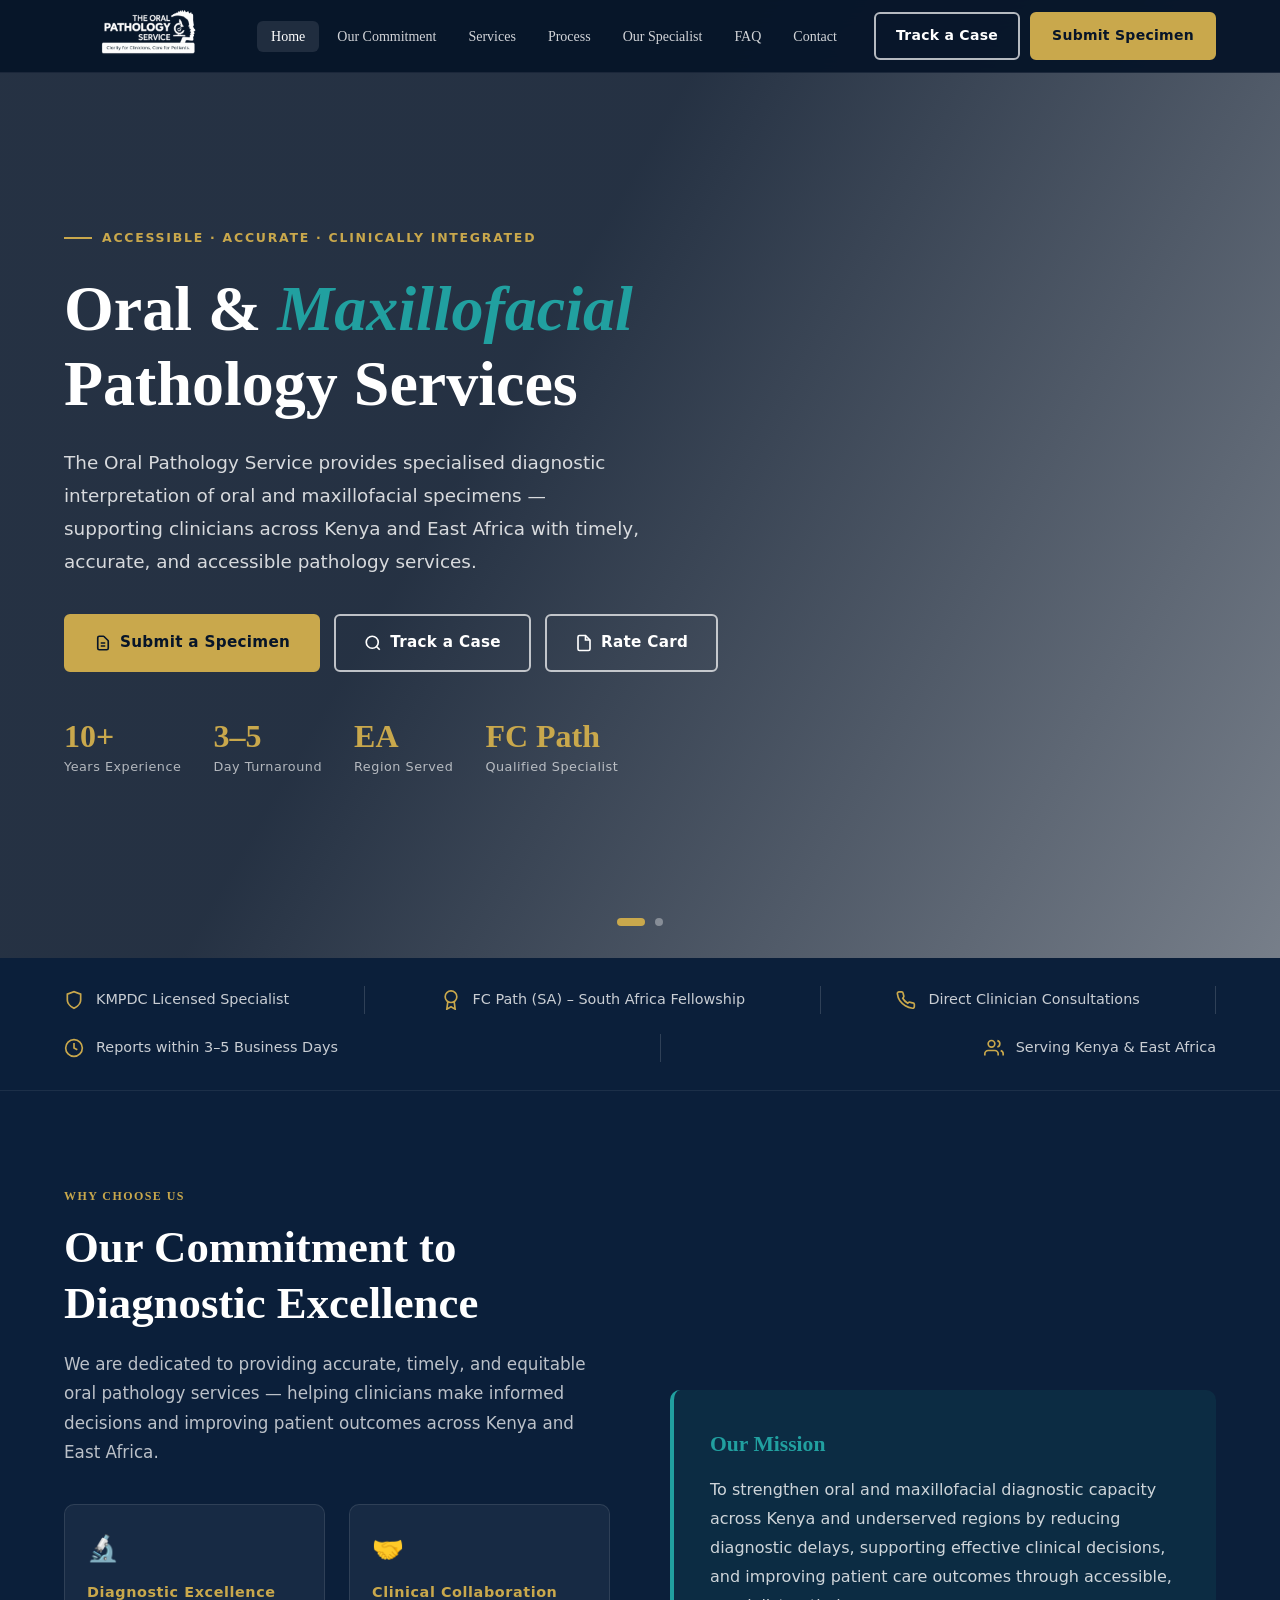
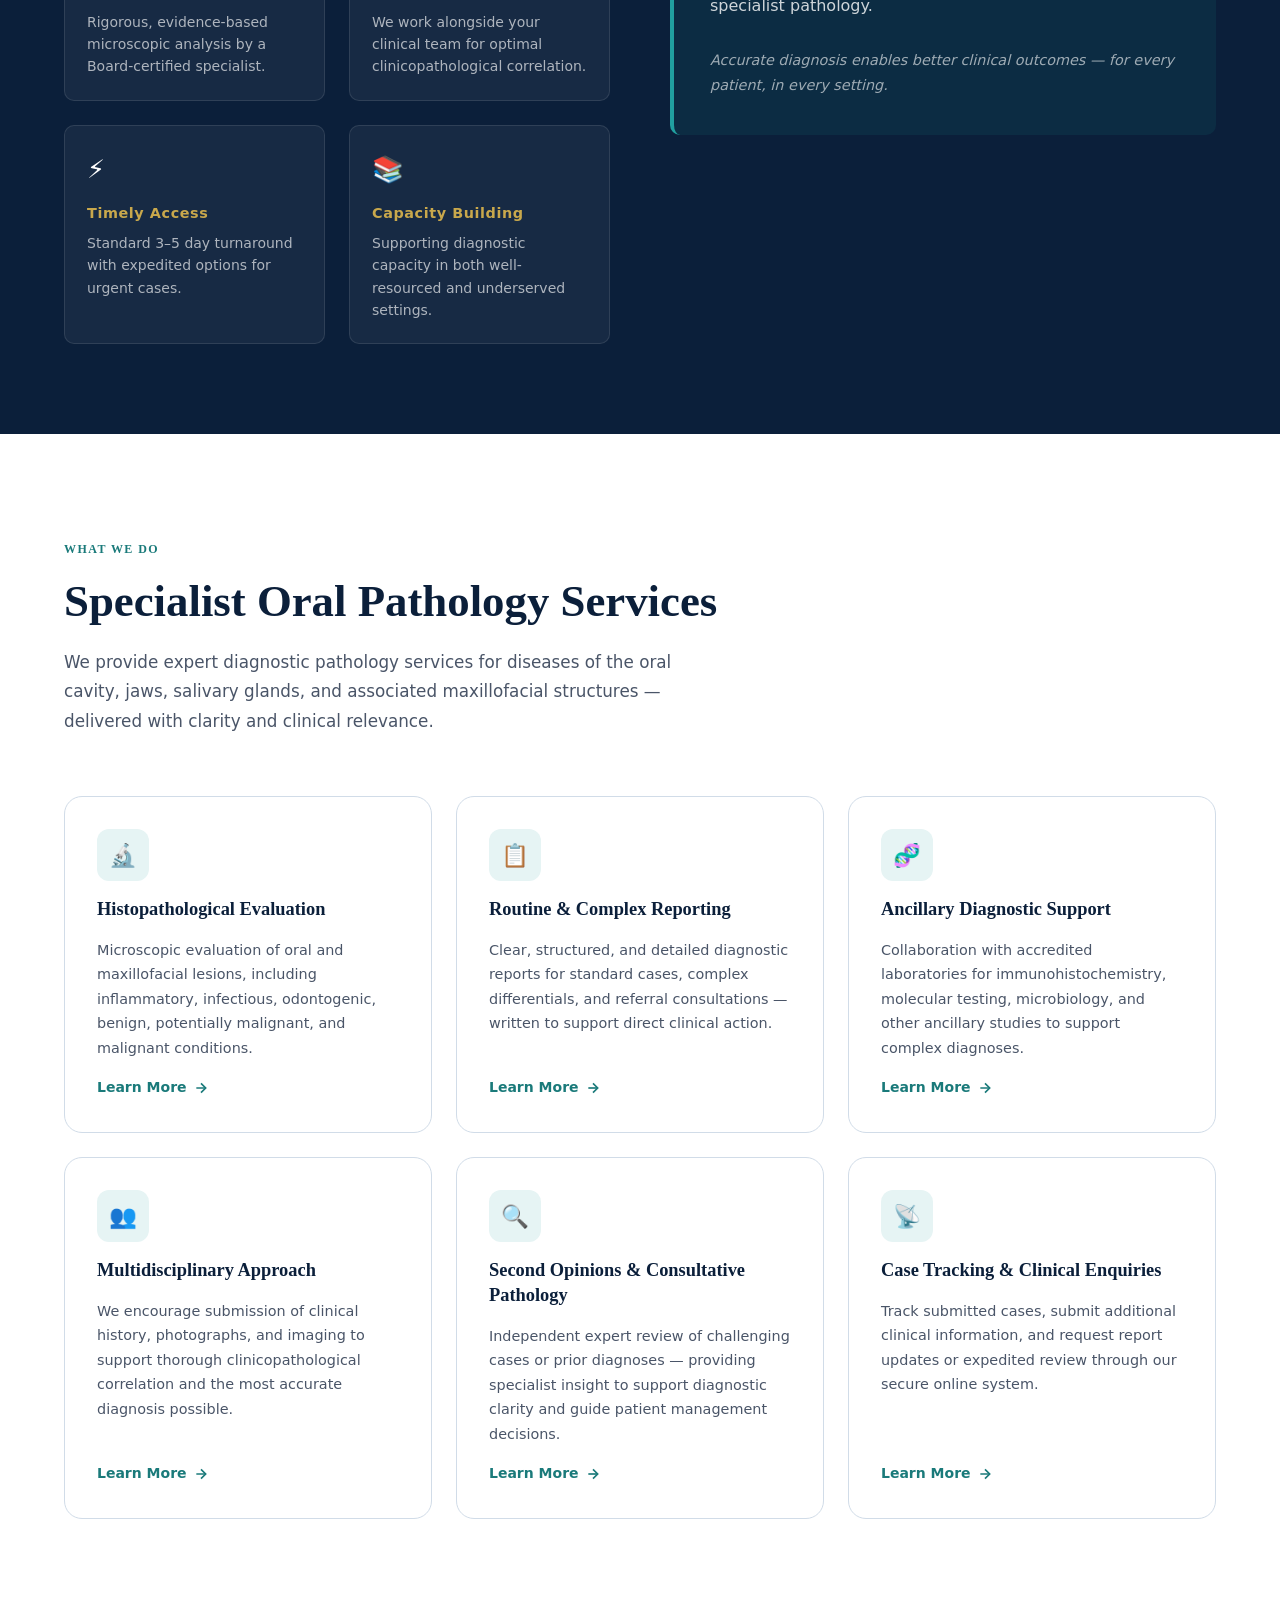
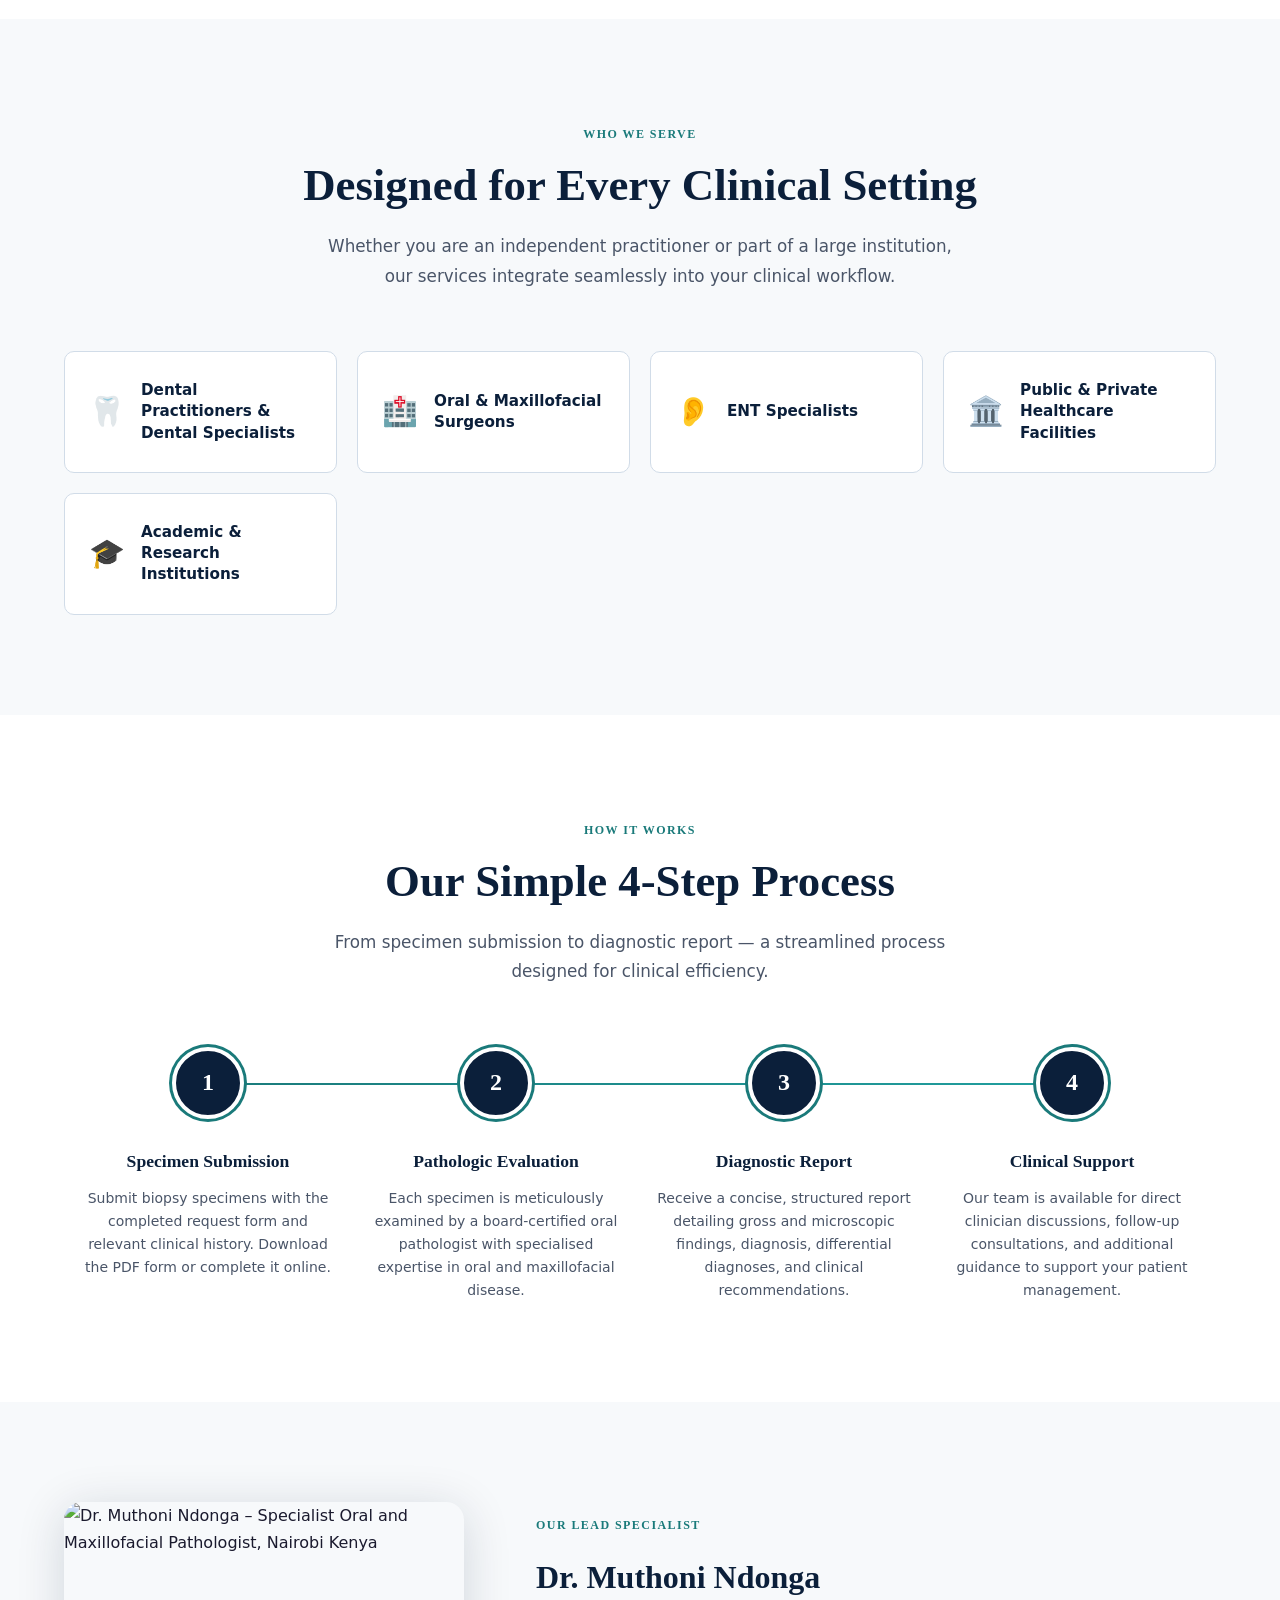
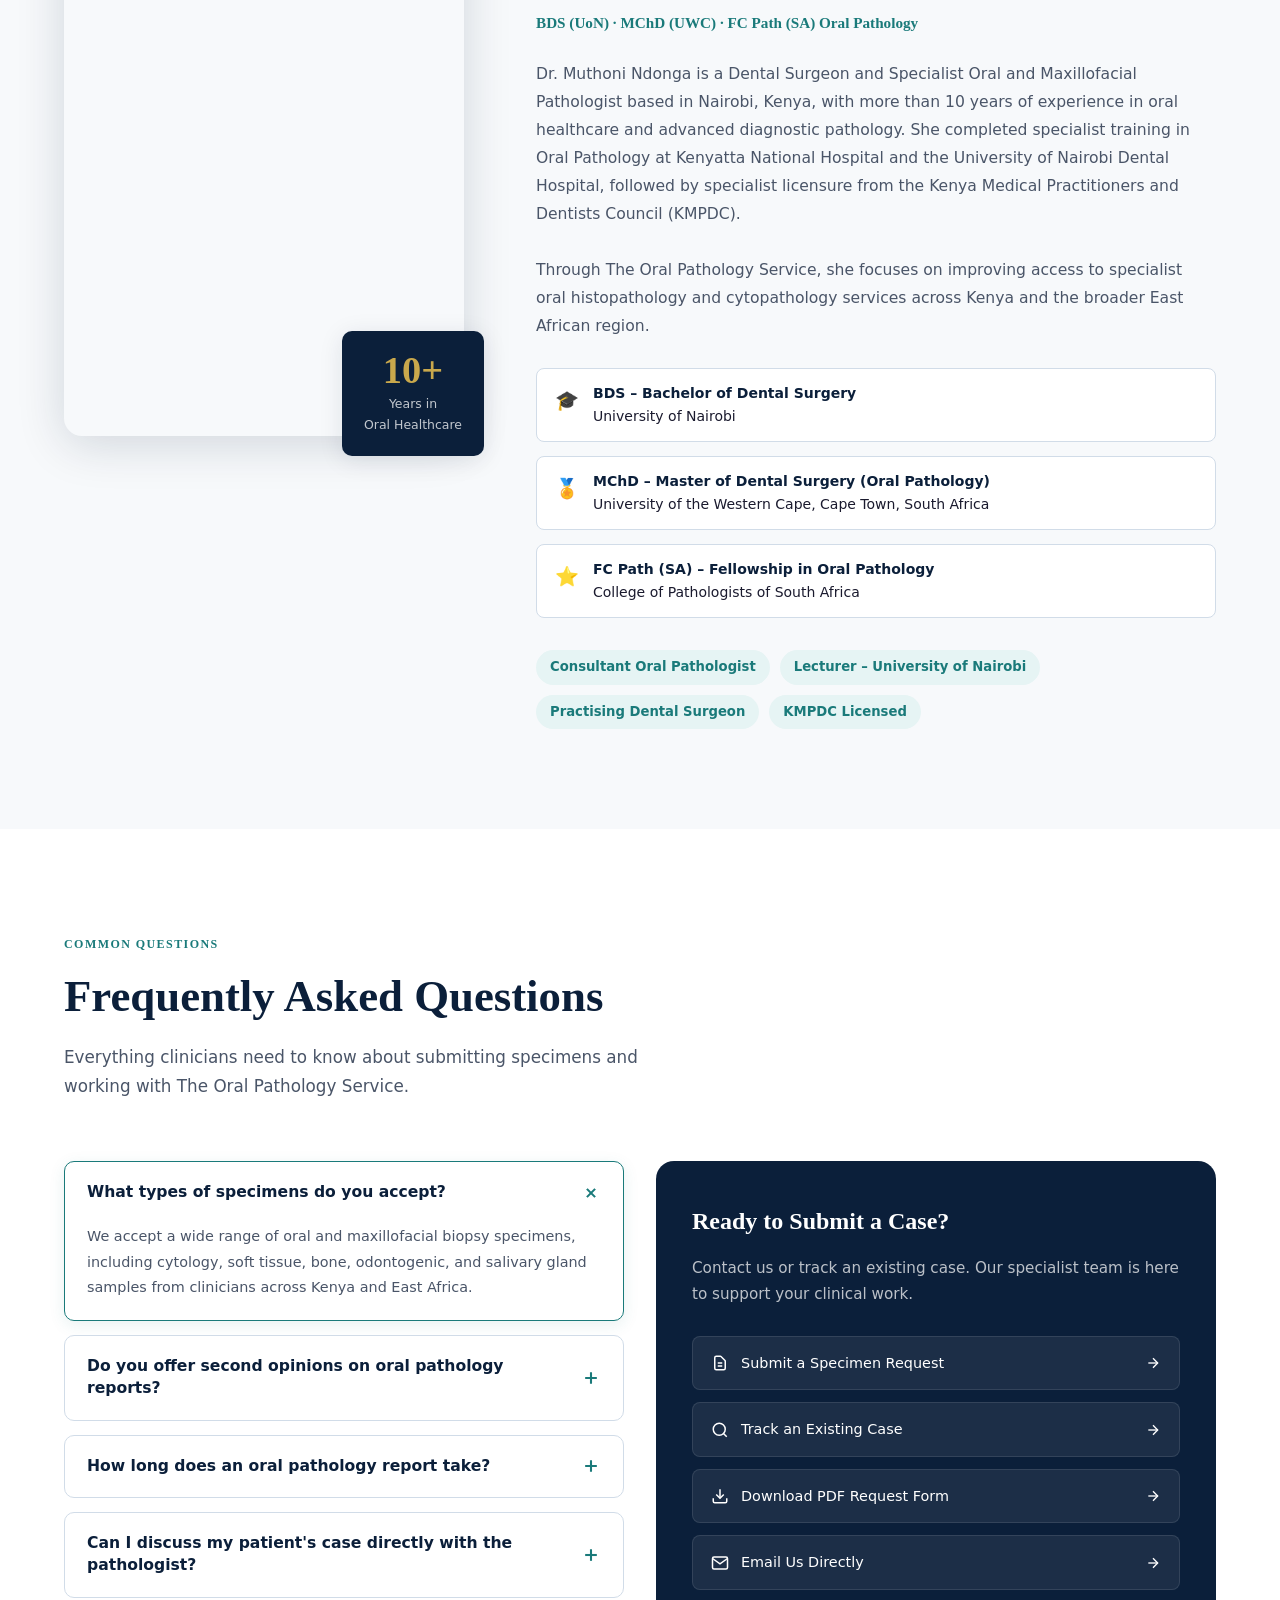
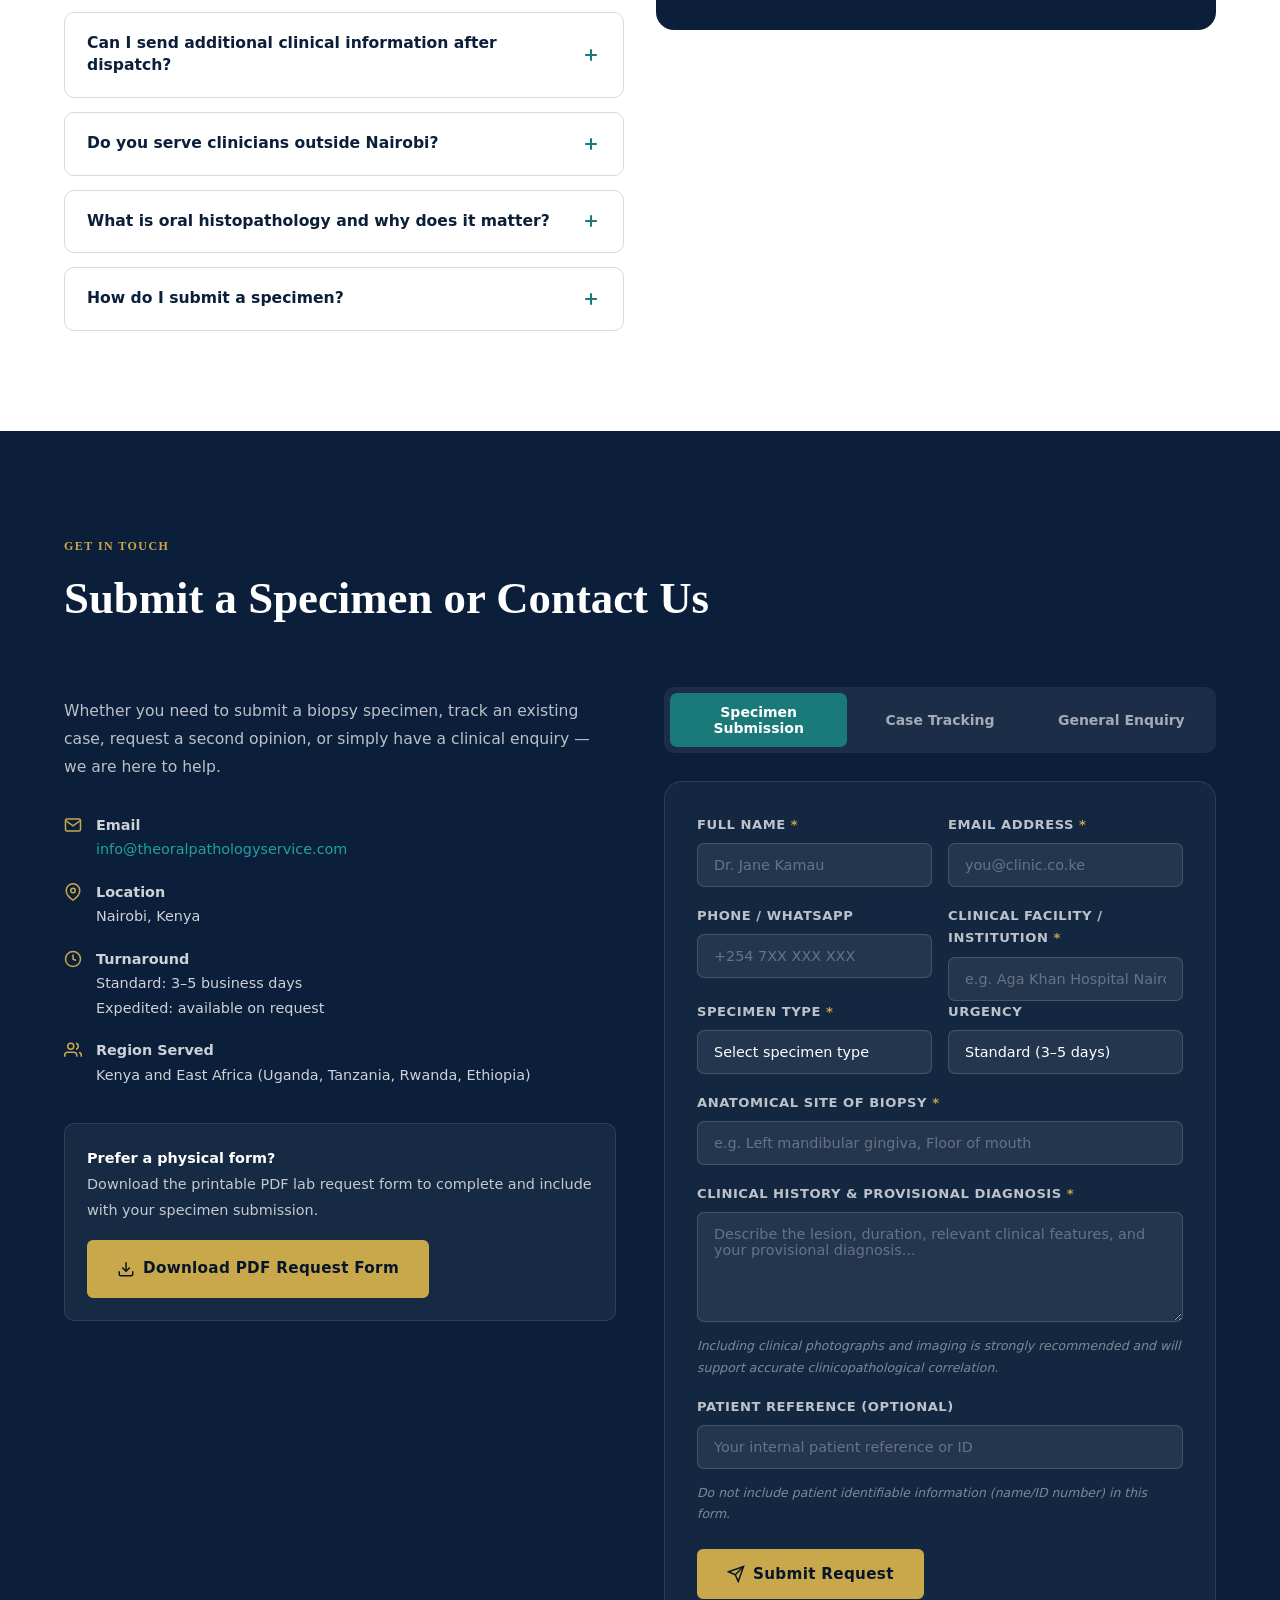
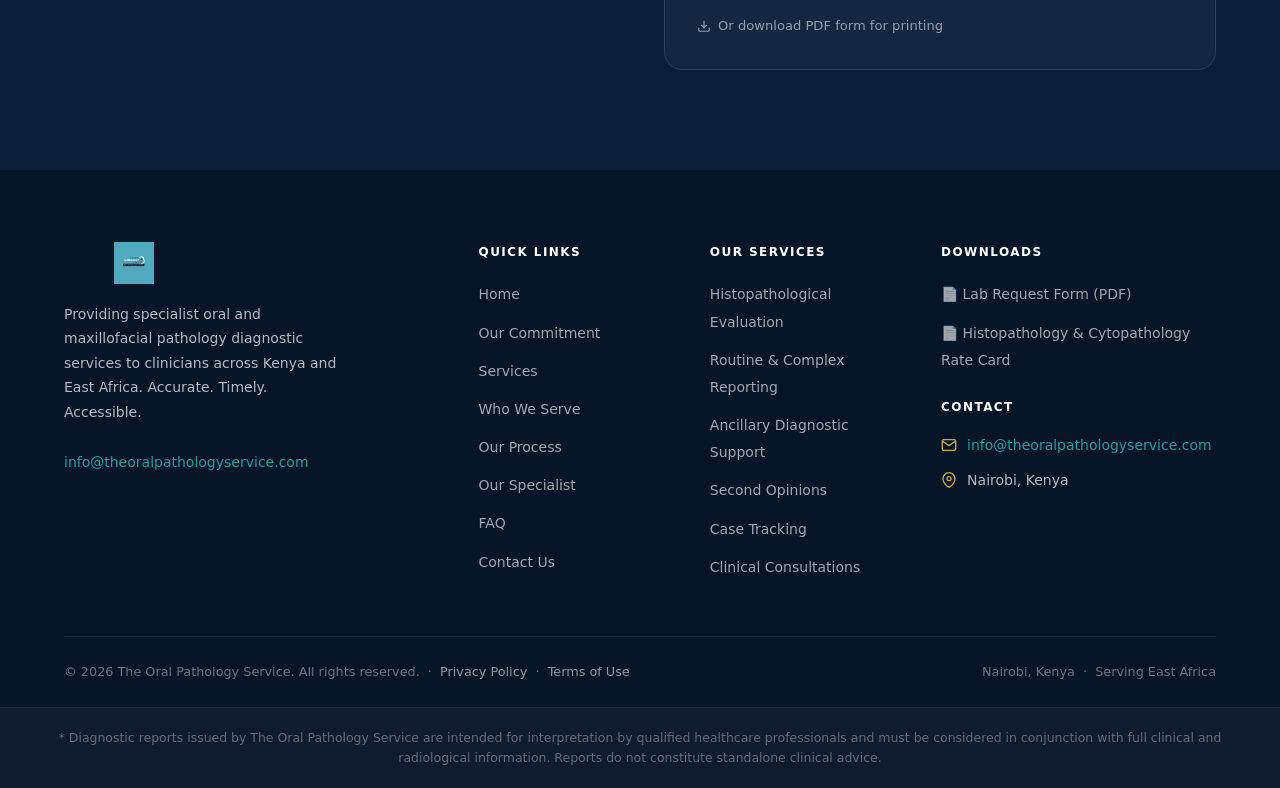
==== commit 5f33f7b5: "Update slideshow hero images to local files" ====
--- a/Desktop/Pathologyservice/index.html
+++ b/Desktop/Pathologyservice/index.html
@@ -541,11 +541,11 @@
     }
     /* Slide 1 – microscopy-like scientific image */
     .hero-slide-1 {
-      background-image: url('https://images.unsplash.com/photo-1579154204601-01588f351e67?w=1600&q=80');
+      background-image: url('OPS files/Slideshow img.jpeg');
     }
     /* Slide 2 – clinical/medical environment */
     .hero-slide-2 {
-      background-image: url('https://images.unsplash.com/photo-1530026405186-ed1f139313f8?w=1600&q=80');
+      background-image: url('OPS files/WhatsApp Image 2026-05-16 at 13.35.16.jpeg');
     }
     .hero-dots {
       position: absolute;
@@ -1316,7 +1316,7 @@
     <nav class="container nav-inner" aria-label="Main navigation">
       <a href="#home" class="nav-logo" aria-label="The Oral Pathology Service – Home">
            <img src="OPS files/Copilot_20260512_144501.png"
-             alt="The Oral Pathology Service Logo" />
+             alt="The Oral Pathology Service Logo" style="height: 170px; width: 170px;" />
       </a>
 
       <ul class="nav-links" role="list">
@@ -1640,11 +1640,11 @@
       <div class="container">
         <div class="about-grid">
           <div class="about-photo-wrap fade-up">
-            <img src="https://theoralpathologyservice.com/wp-content/uploads/2026/03/Profile-Photo-1-683x1024.jpg"
-                 alt="Dr. Muthoni Ndonga – Specialist Oral and Maxillofacial Pathologist, Nairobi Kenya"
-                 class="about-photo"
-                 loading="lazy"
-                 width="400" height="533" />
+                <img src="OPS files/Profile Photo.JPG"
+                  alt="Dr. Muthoni Ndonga – Specialist Oral and Maxillofacial Pathologist, Nairobi Kenya"
+                  class="about-photo"
+                  loading="lazy"
+                  width="400" height="533" />
             <div class="about-badge" aria-label="Over 10 years of experience">
               <div class="about-badge-num">10+</div>
               <div class="about-badge-text">Years in<br>Oral Healthcare</div>
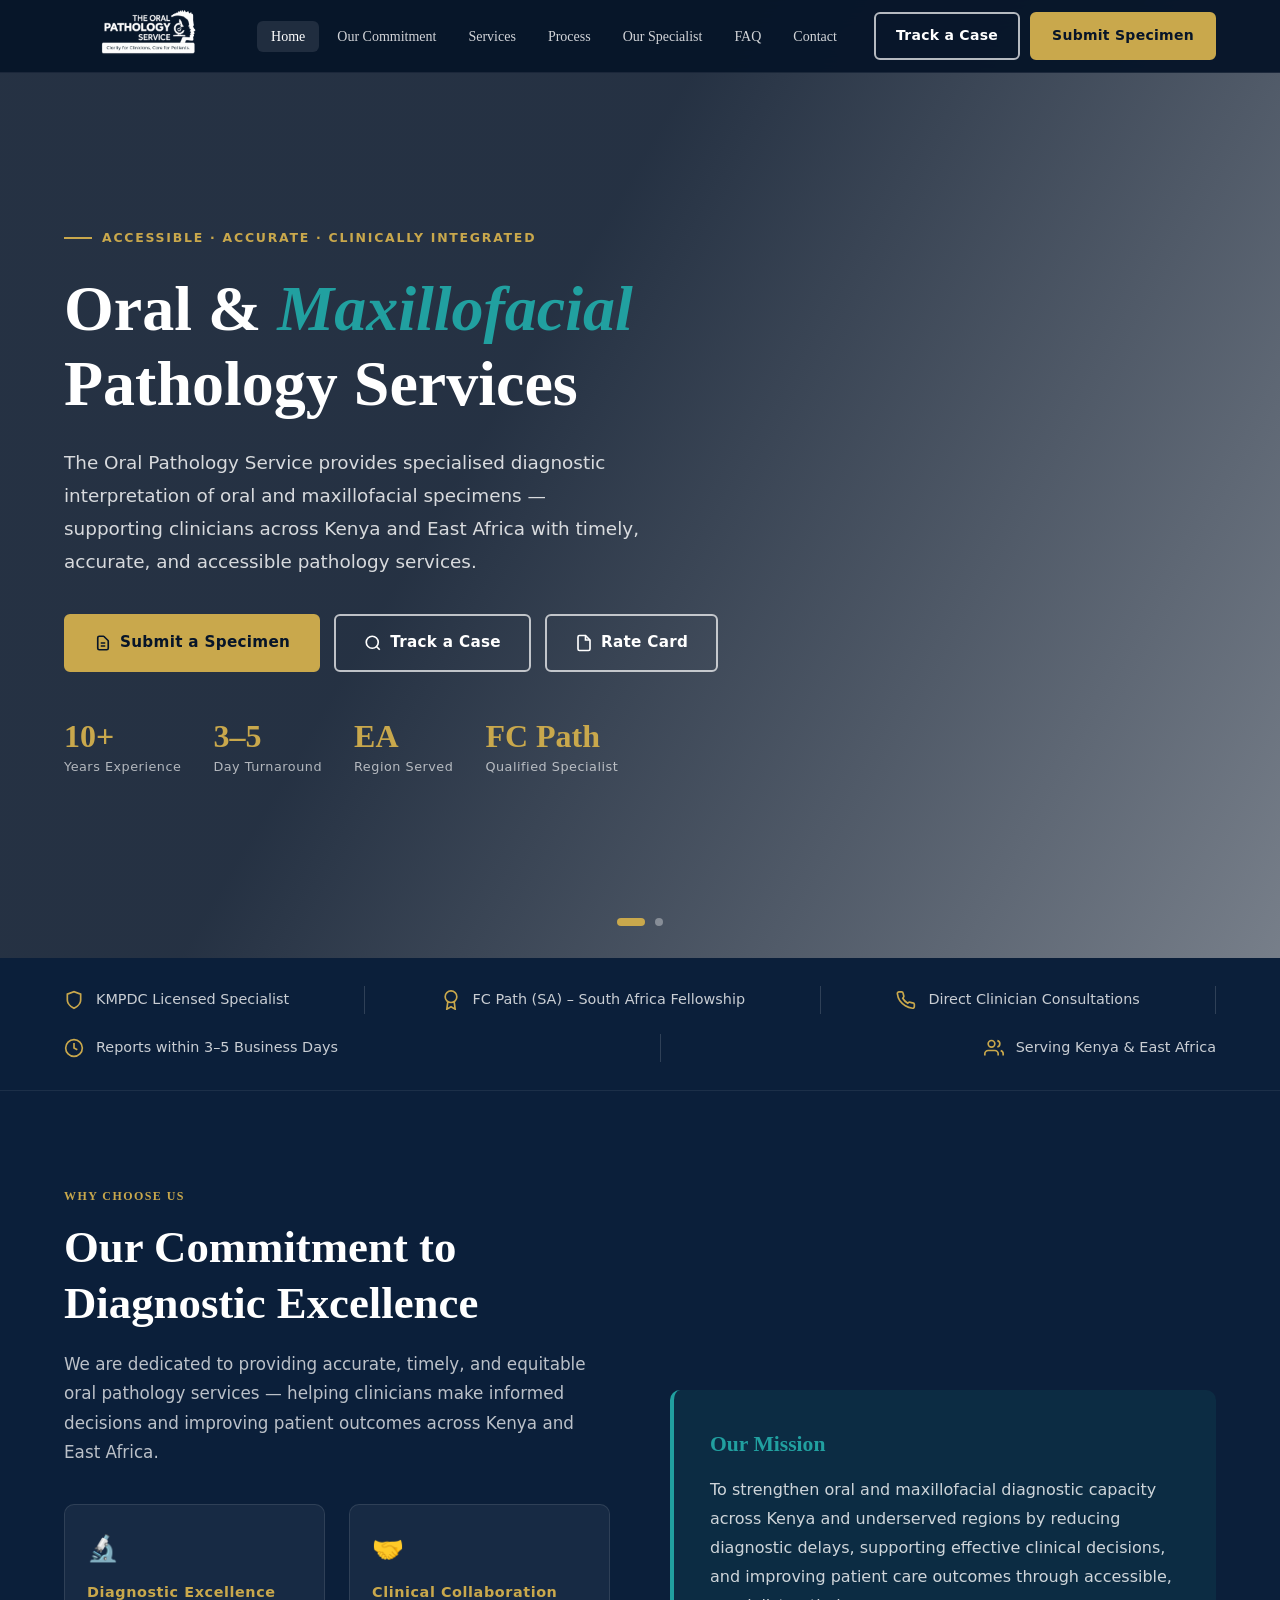
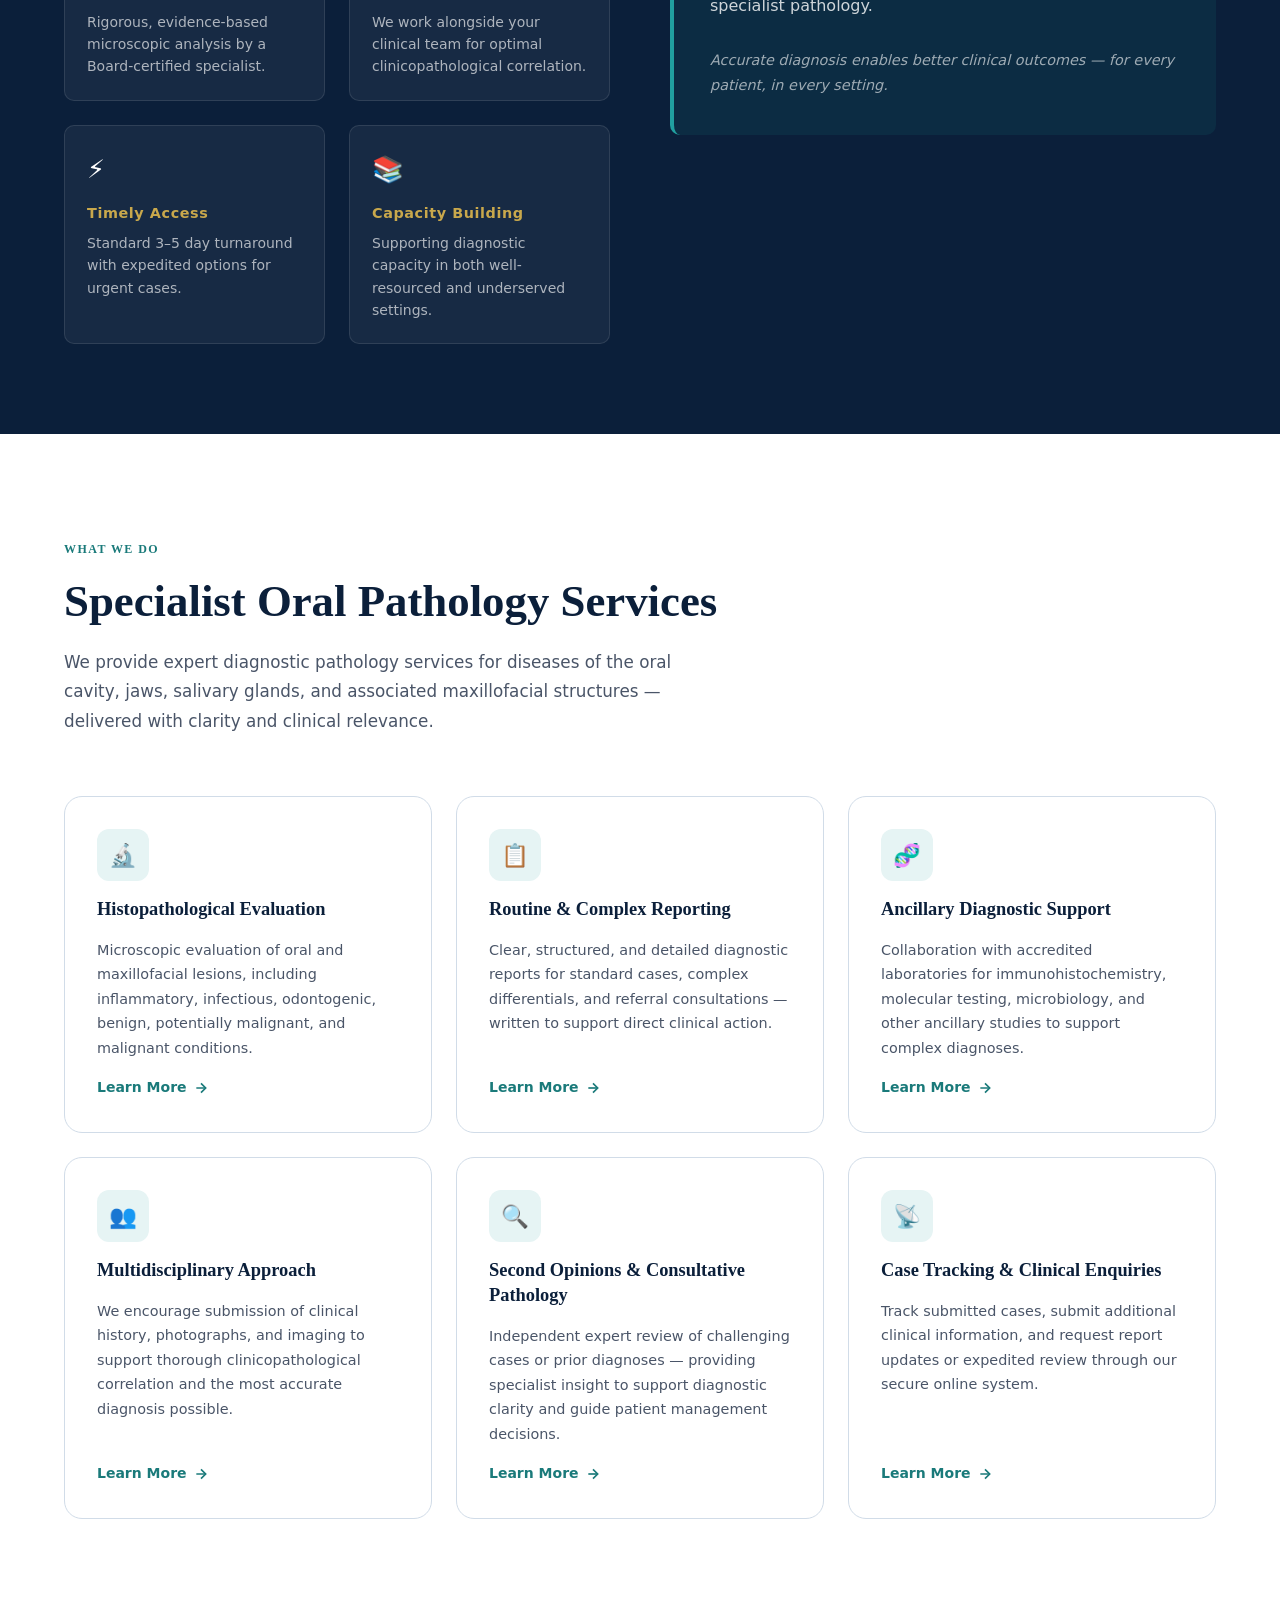
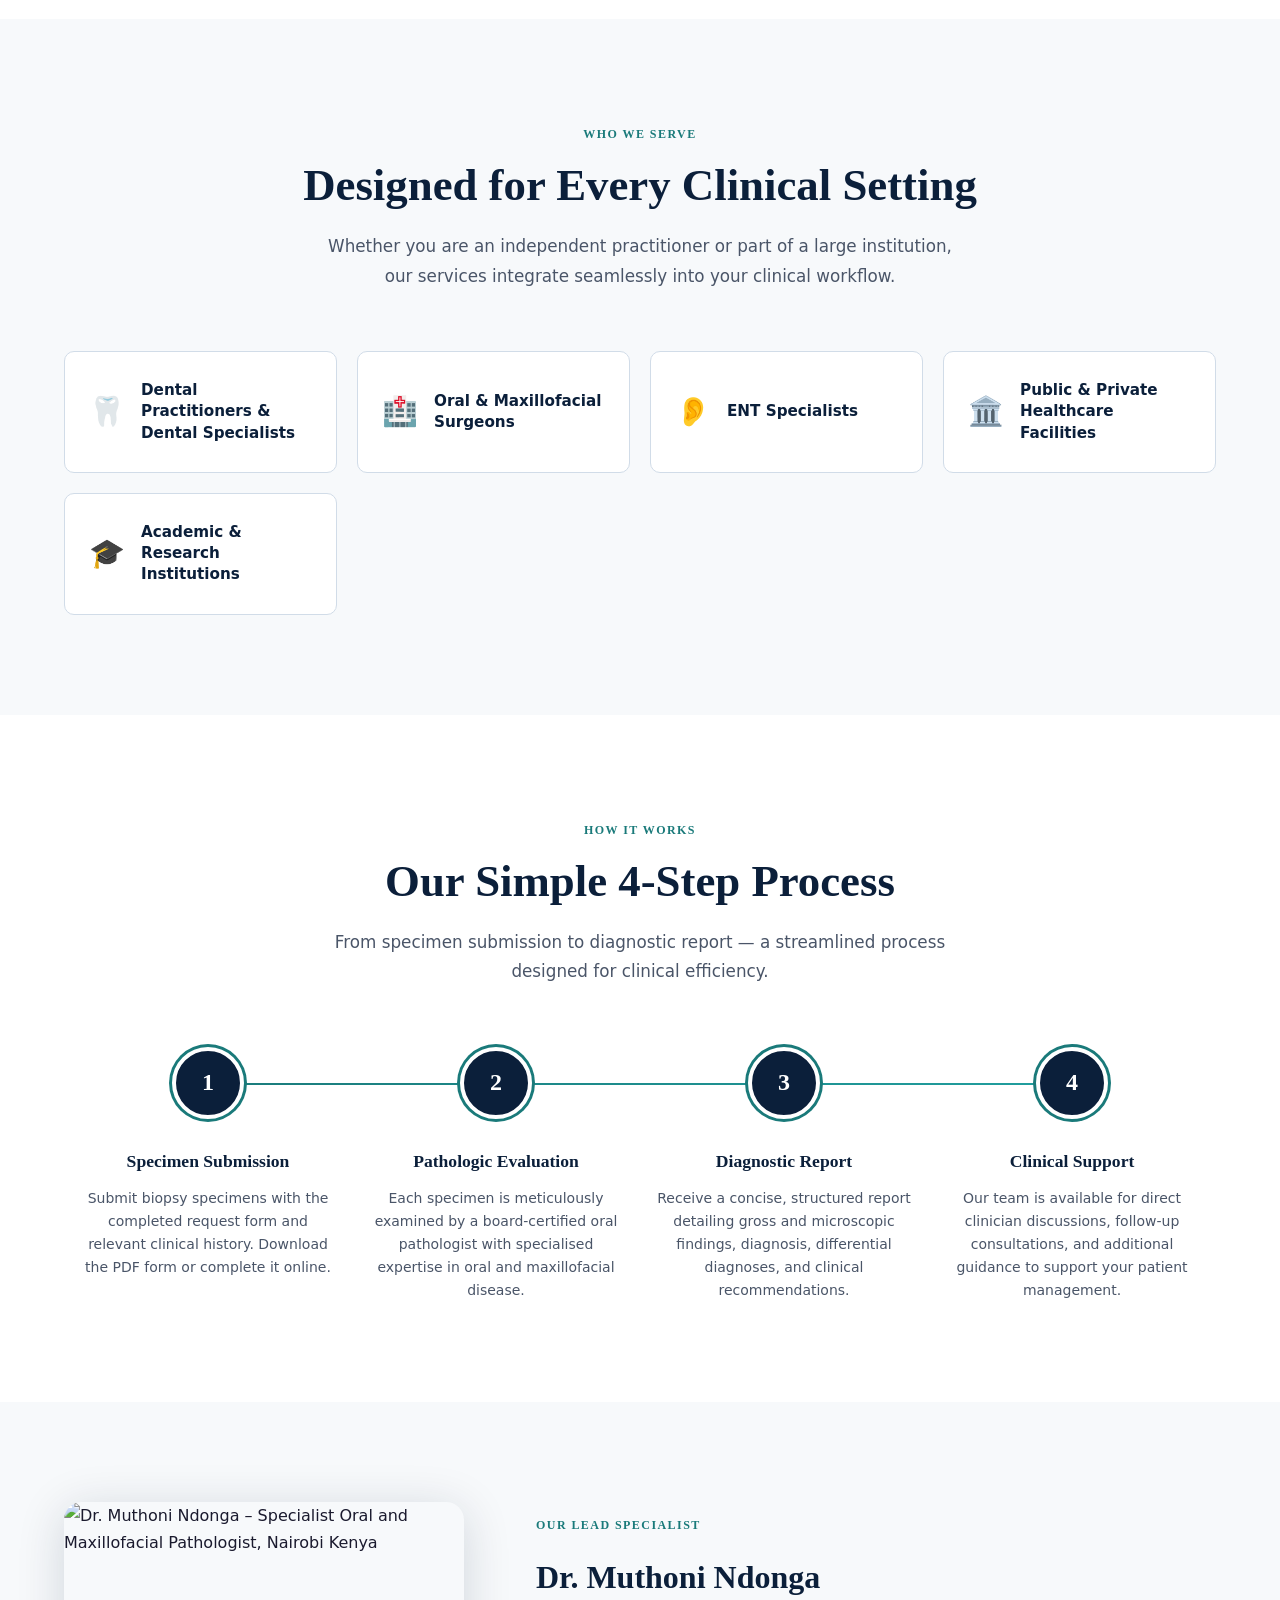
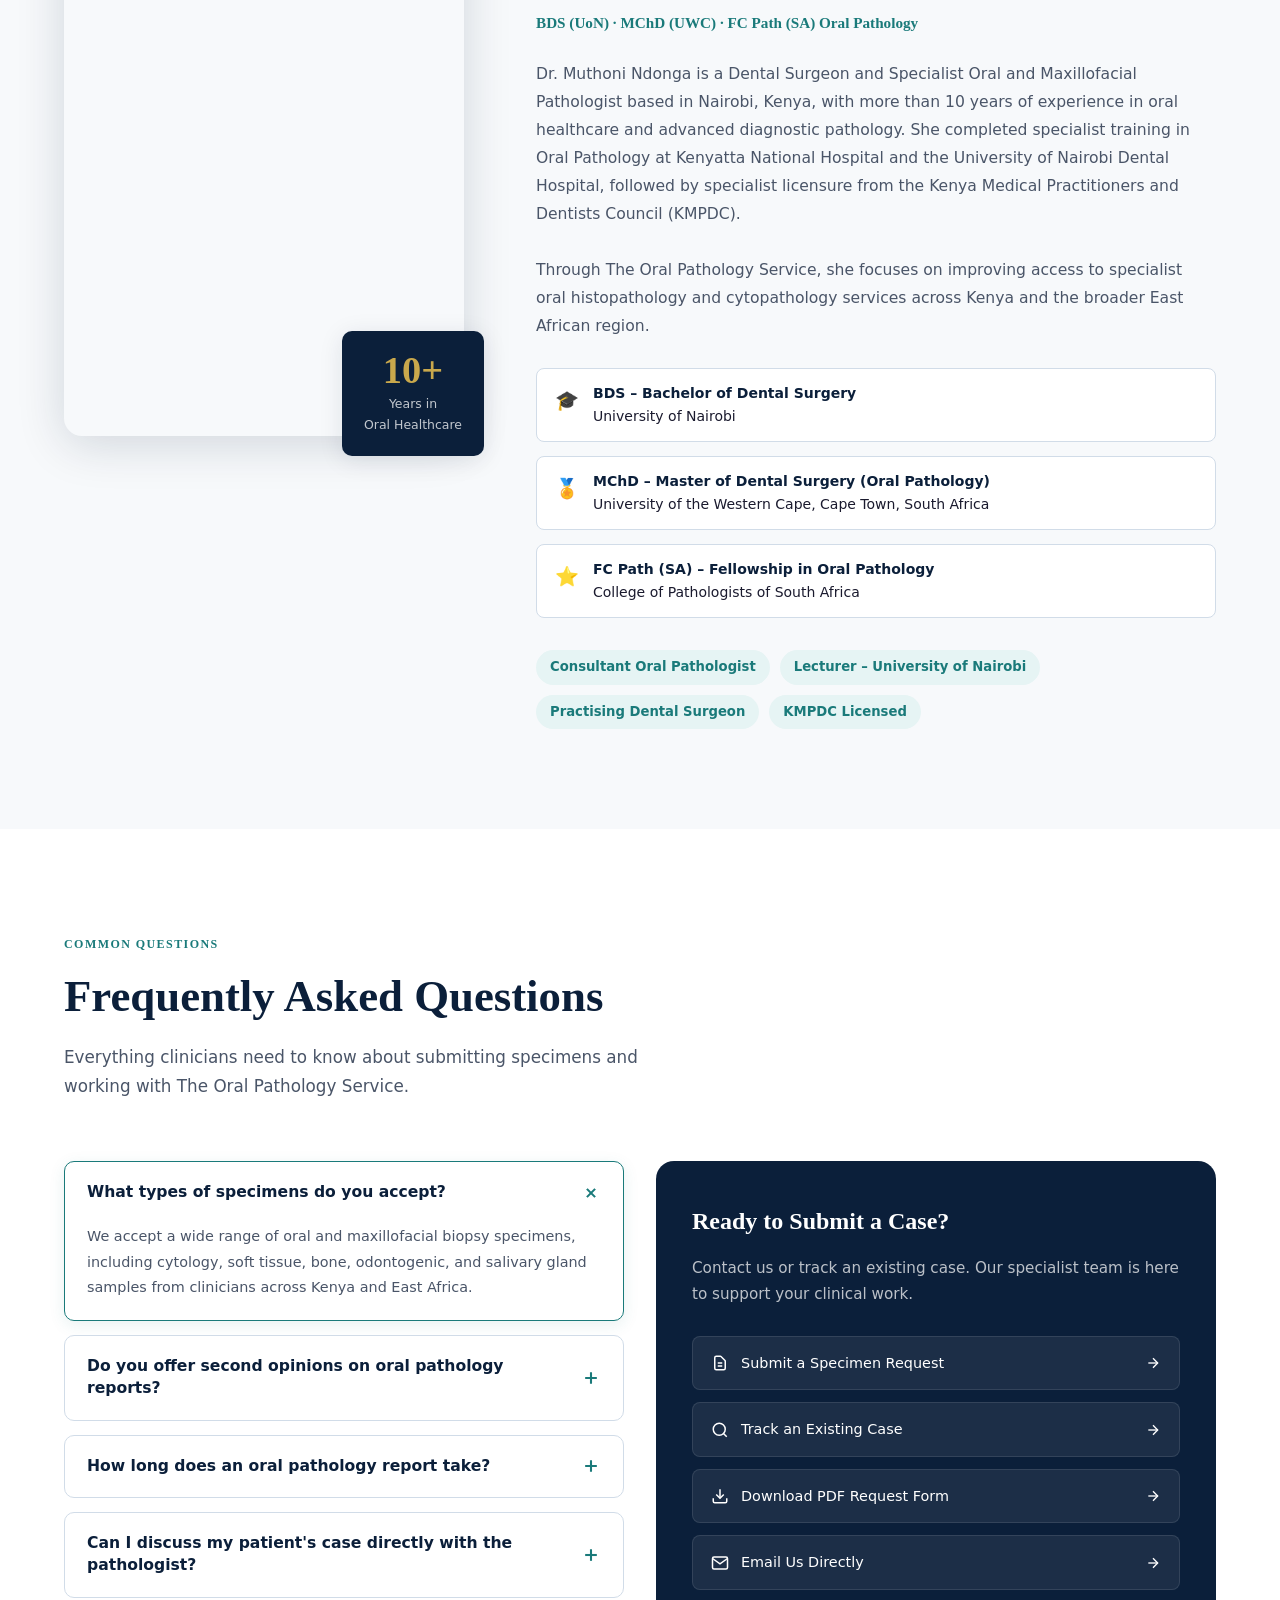
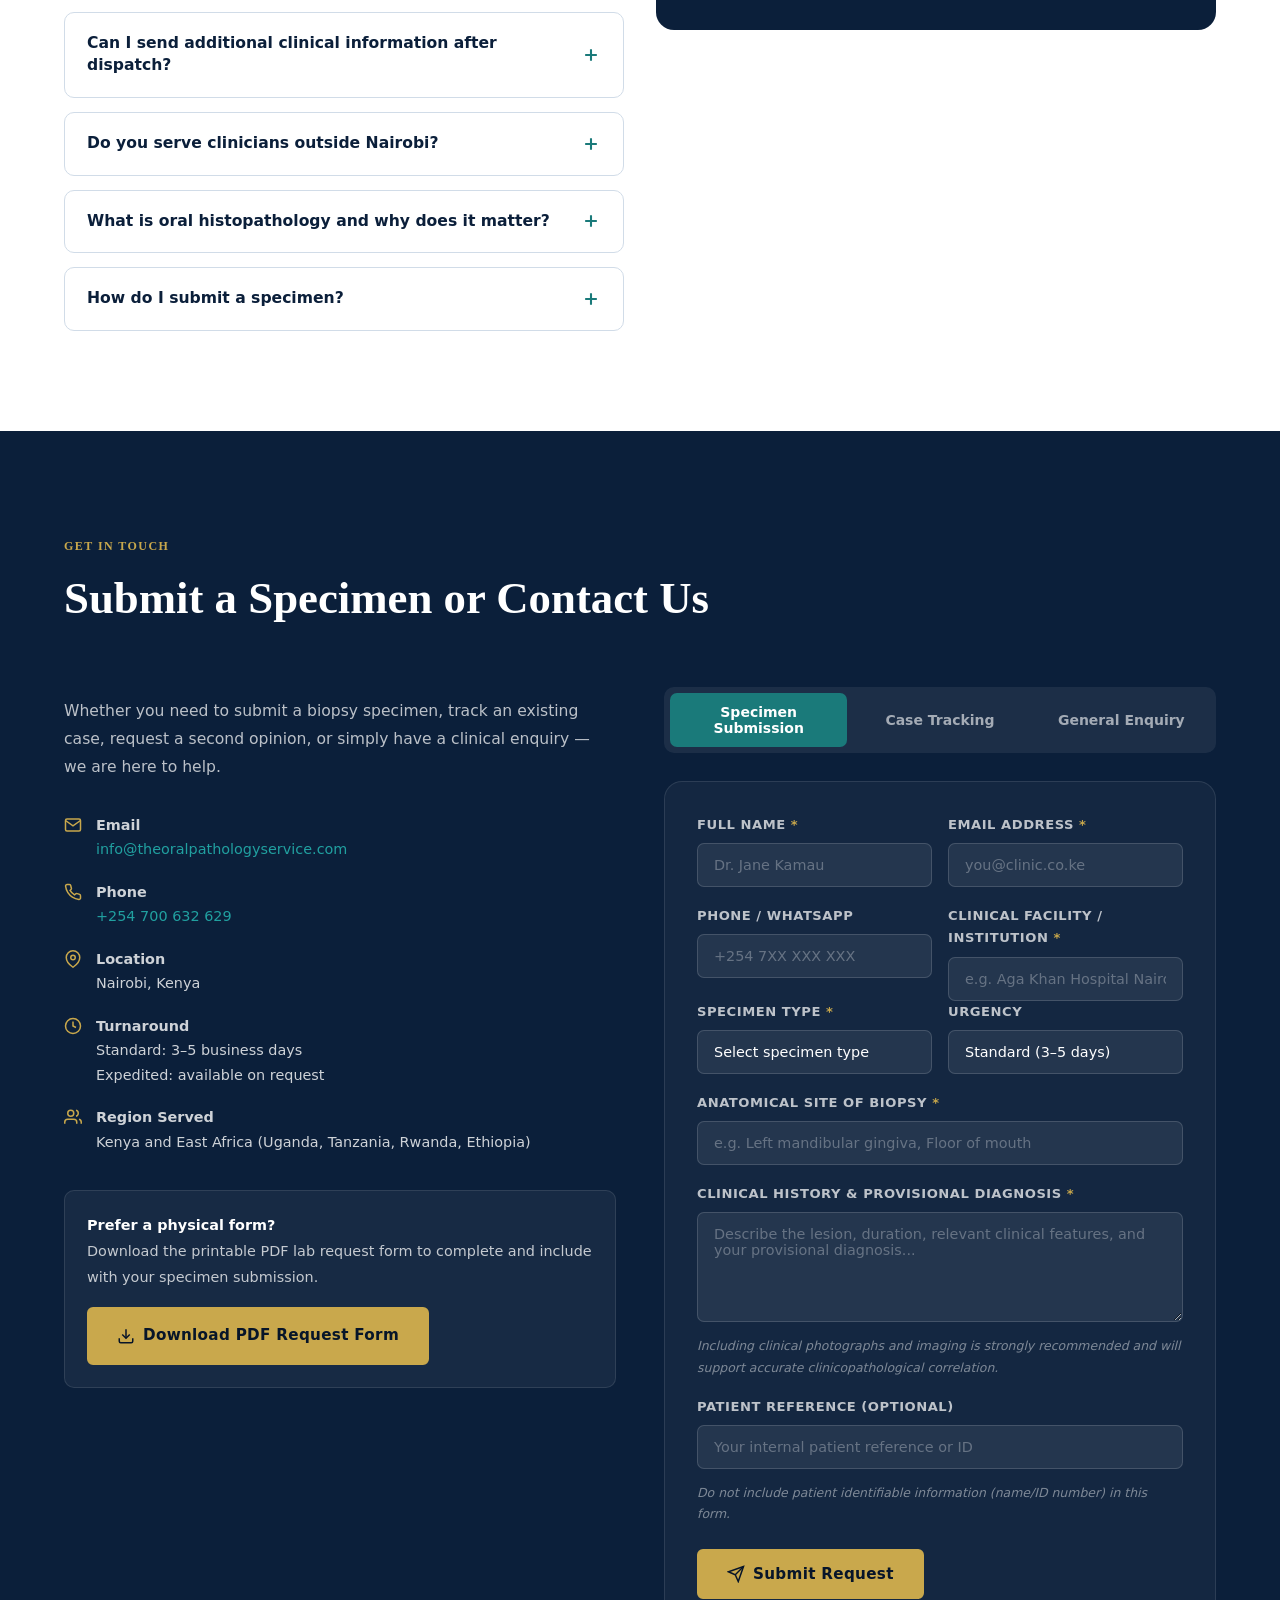
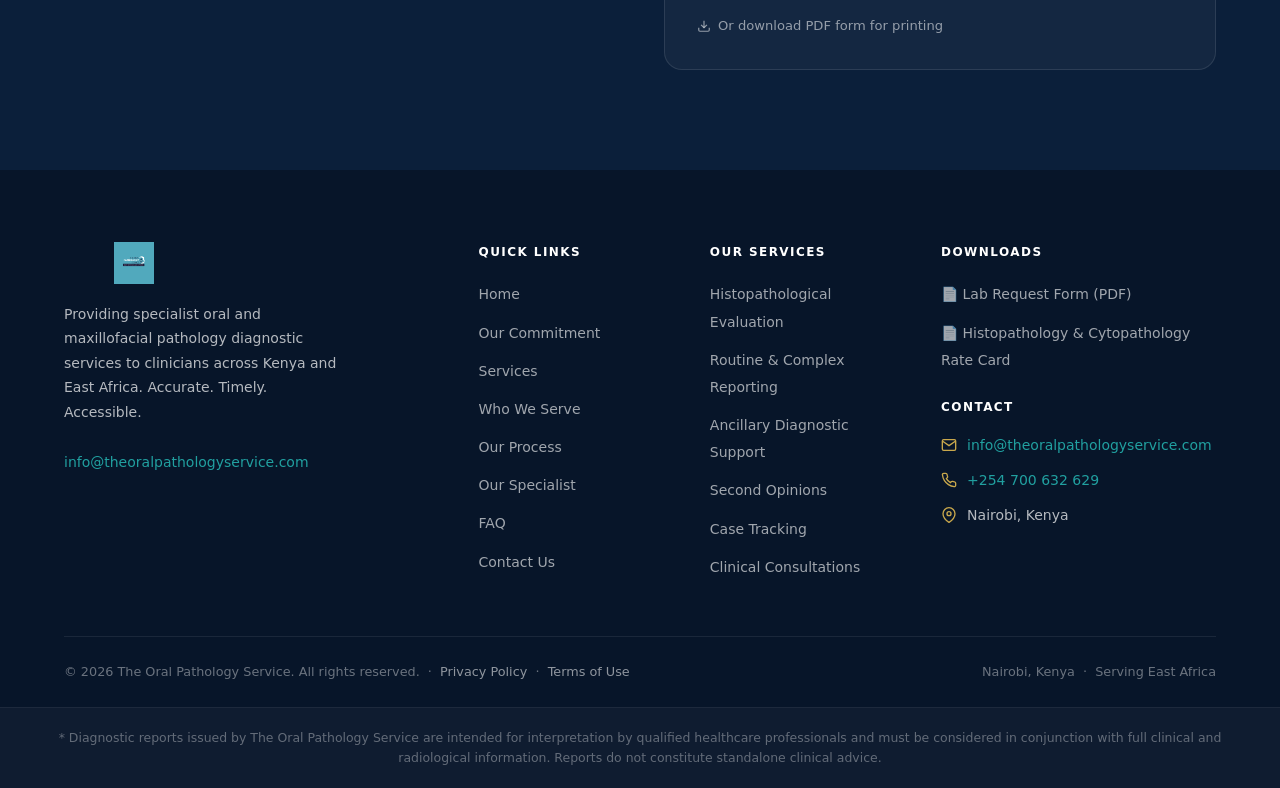
==== commit c06cdbef: "Add clickable phone number to contact sections" ====
--- a/Desktop/Pathologyservice/index.html
+++ b/Desktop/Pathologyservice/index.html
@@ -1822,6 +1822,10 @@
                 <div><strong>Email</strong><br><a href="mailto:info@theoralpathologyservice.com">info@theoralpathologyservice.com</a></div>
               </div>
               <div class="contact-detail">
+                <svg width="18" height="18" viewBox="0 0 24 24" fill="none" stroke="currentColor" stroke-width="2"><path d="M22 16.92v3a2 2 0 0 1-2.18 2 19.79 19.79 0 0 1-8.63-3.07 19.5 19.5 0 0 1-6-6 19.79 19.79 0 0 1-3.07-8.67A2 2 0 0 1 4.11 2h3a2 2 0 0 1 2 1.72 12.84 12.84 0 0 0 .7 2.81 2 2 0 0 1-.45 2.11L8.09 9.91a16 16 0 0 0 6 6l1.27-1.27a2 2 0 0 1 2.11-.45 12.84 12.84 0 0 0 2.81.7A2 2 0 0 1 22 16.92z"/></svg>
+                <div><strong>Phone</strong><br><a href="tel:+254700632629">+254 700 632 629</a></div>
+              </div>
+              <div class="contact-detail">
                 <svg width="18" height="18" viewBox="0 0 24 24" fill="none" stroke="currentColor" stroke-width="2"><path d="M21 10c0 7-9 13-9 13s-9-6-9-13a9 9 0 0 1 18 0z"/><circle cx="12" cy="10" r="3"/></svg>
                 <div><strong>Location</strong><br>Nairobi, Kenya</div>
               </div>
@@ -2142,6 +2146,10 @@
               <a href="mailto:info@theoralpathologyservice.com">info@theoralpathologyservice.com</a>
             </div>
             <div class="footer-contact-item">
+              <svg width="16" height="16" viewBox="0 0 24 24" fill="none" stroke="currentColor" stroke-width="2"><path d="M22 16.92v3a2 2 0 0 1-2.18 2 19.79 19.79 0 0 1-8.63-3.07 19.5 19.5 0 0 1-6-6 19.79 19.79 0 0 1-3.07-8.67A2 2 0 0 1 4.11 2h3a2 2 0 0 1 2 1.72 12.84 12.84 0 0 0 .7 2.81 2 2 0 0 1-.45 2.11L8.09 9.91a16 16 0 0 0 6 6l1.27-1.27a2 2 0 0 1 2.11-.45 12.84 12.84 0 0 0 2.81.7A2 2 0 0 1 22 16.92z"/></svg>
+              <a href="tel:+254700632629">+254 700 632 629</a>
+            </div>
+            <div class="footer-contact-item">
               <svg width="16" height="16" viewBox="0 0 24 24" fill="none" stroke="currentColor" stroke-width="2"><path d="M21 10c0 7-9 13-9 13s-9-6-9-13a9 9 0 0 1 18 0z"/><circle cx="12" cy="10" r="3"/></svg>
               Nairobi, Kenya
             </div>
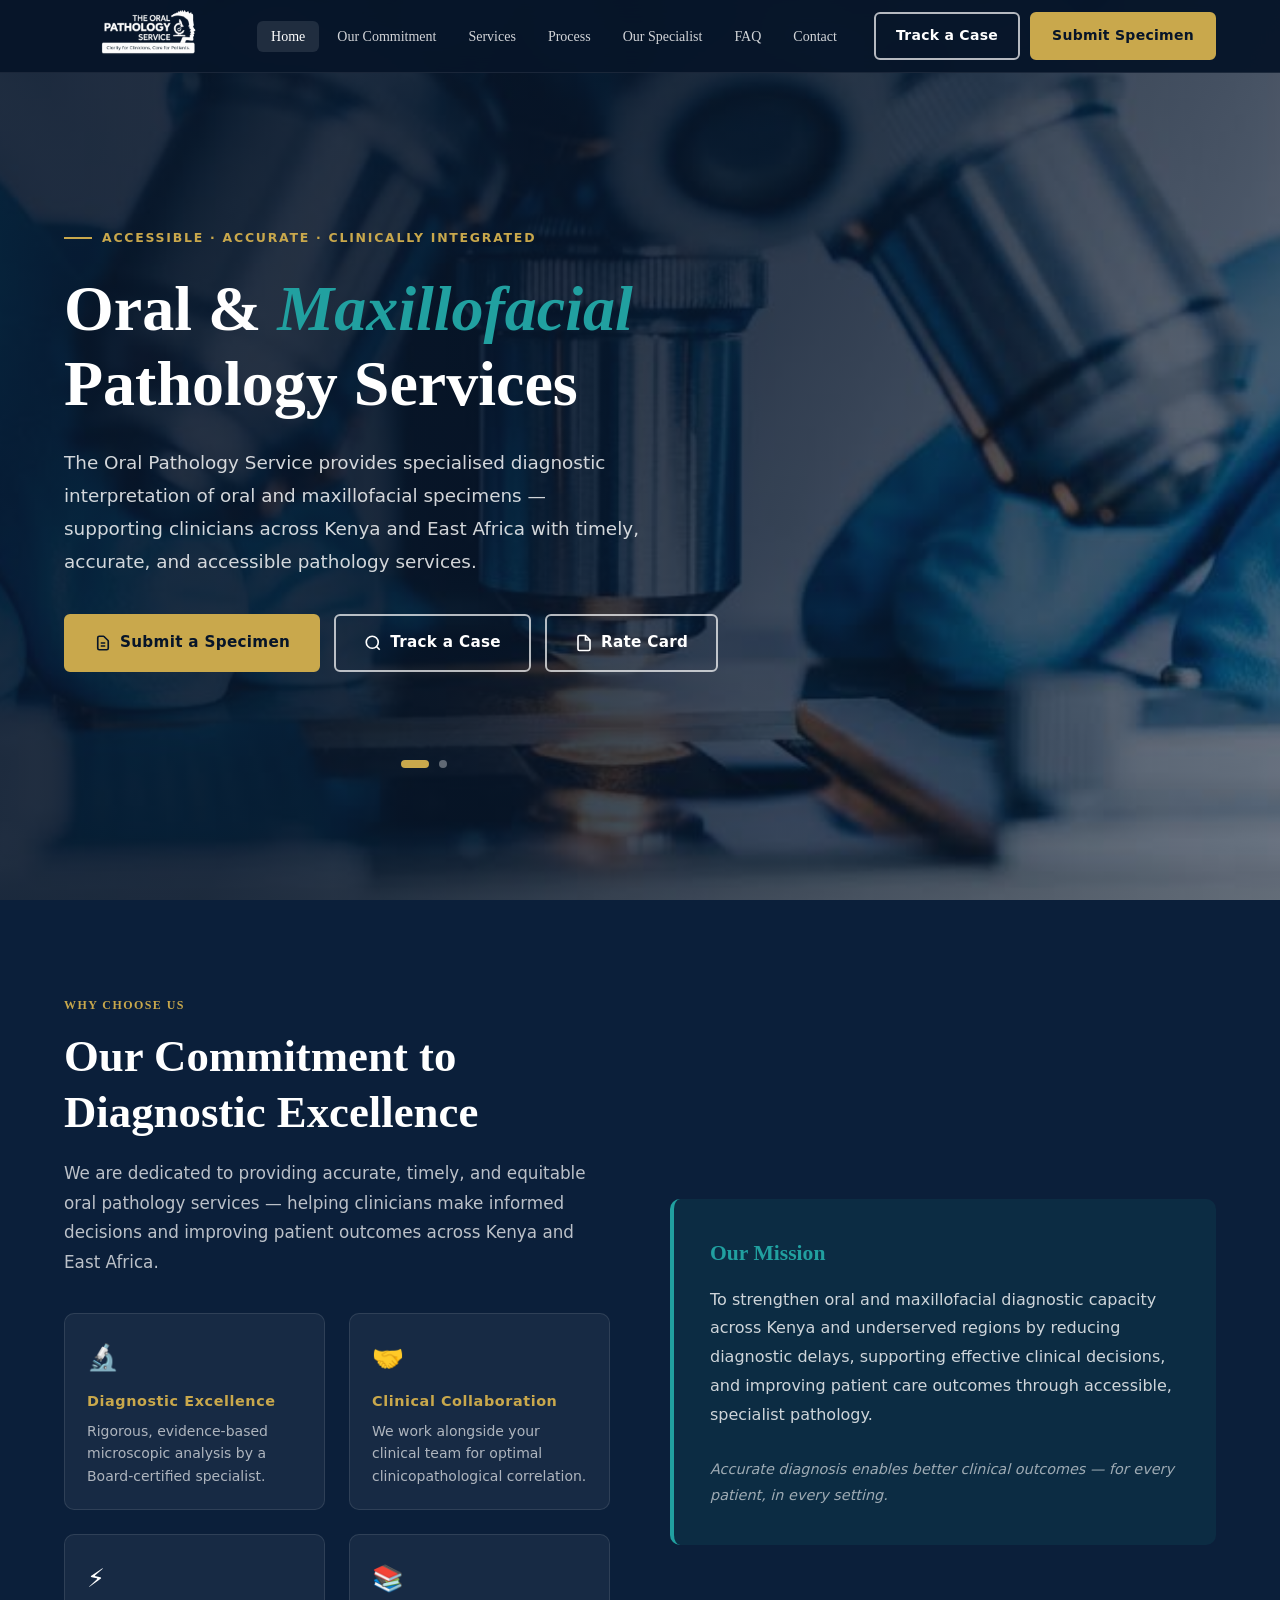
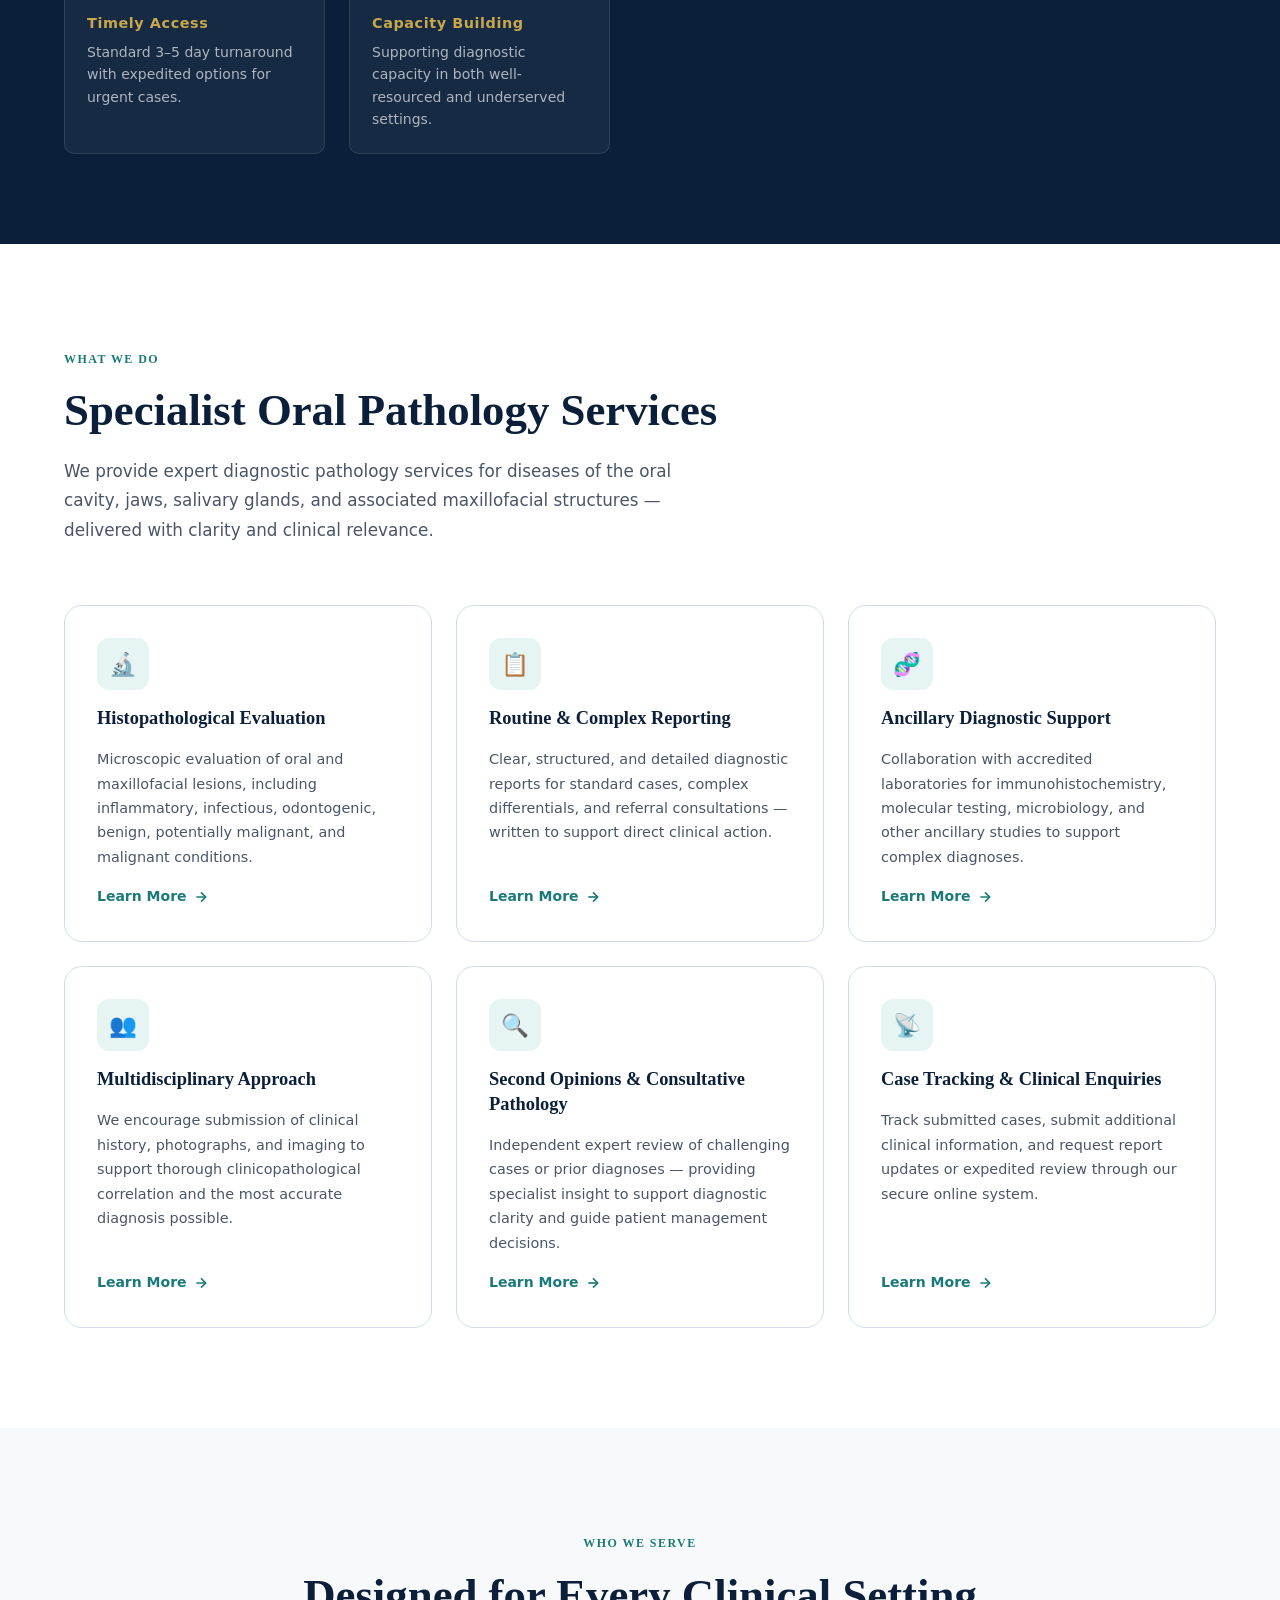
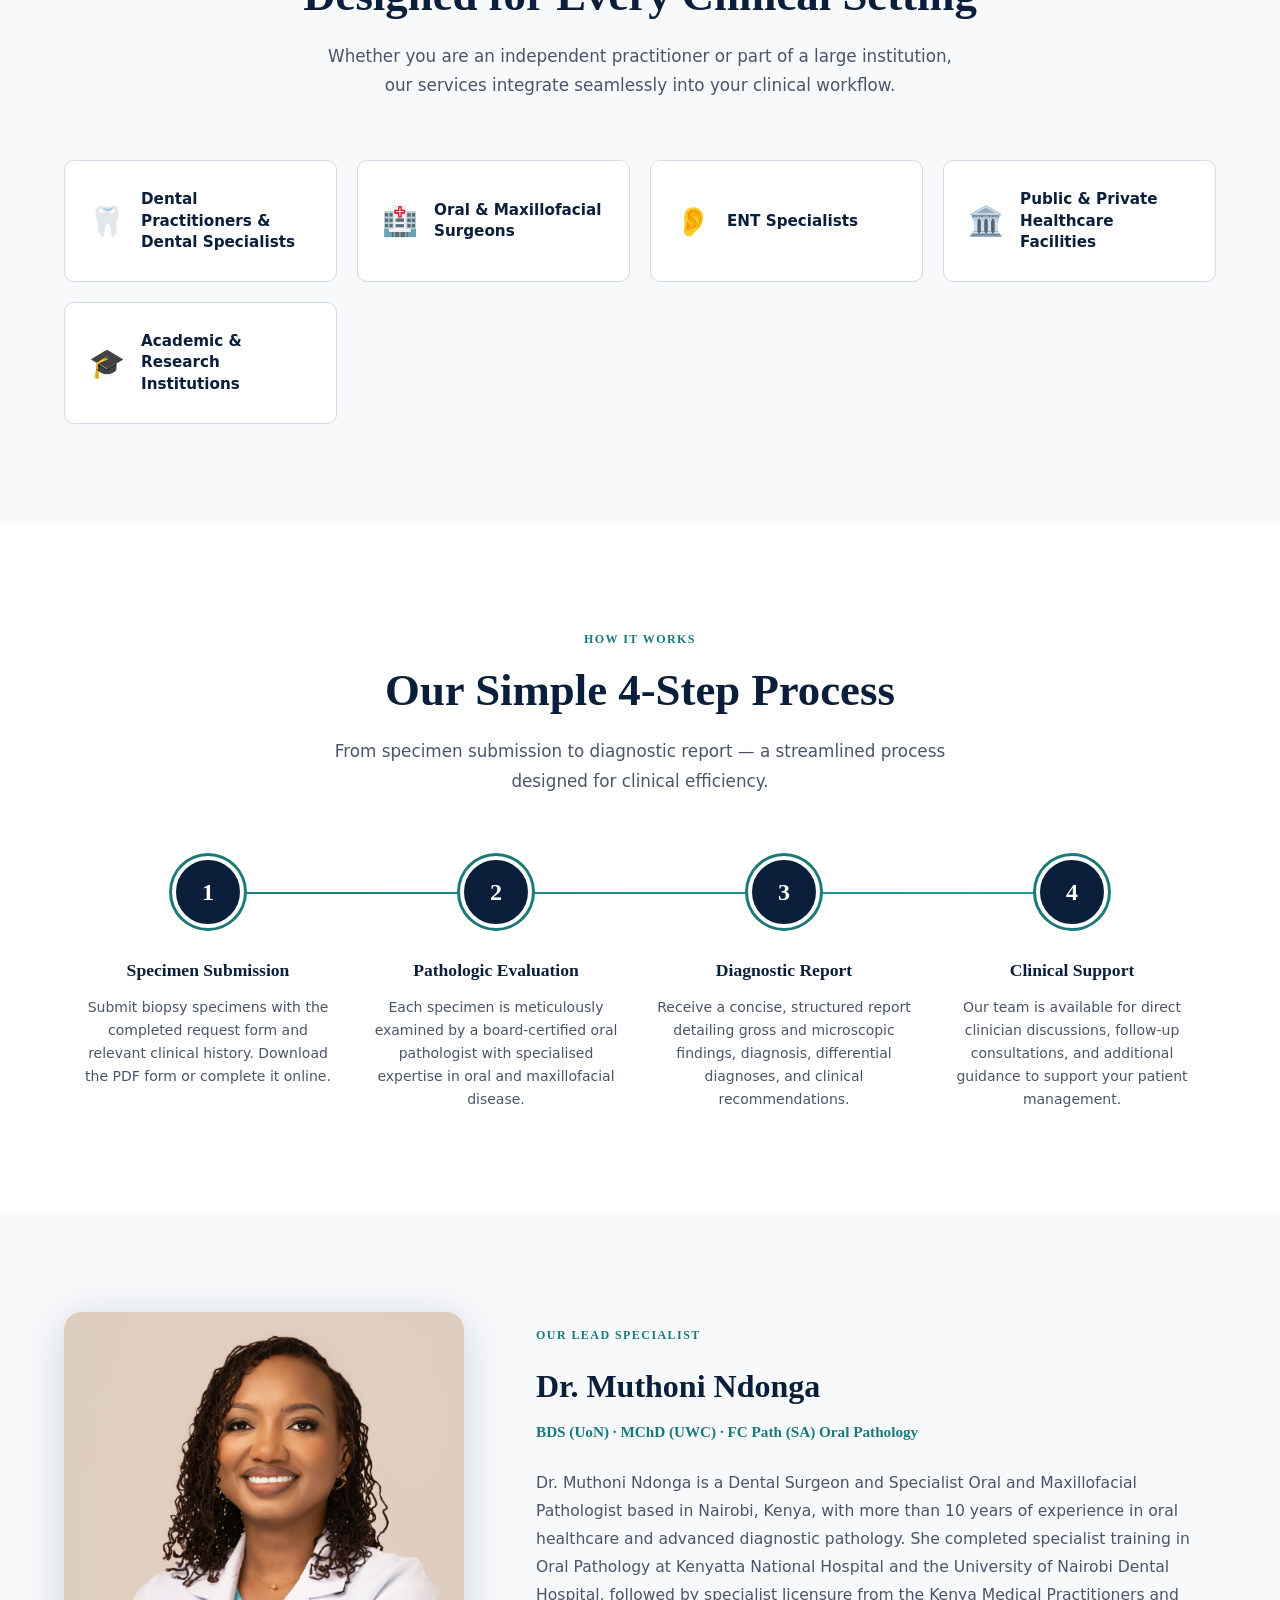
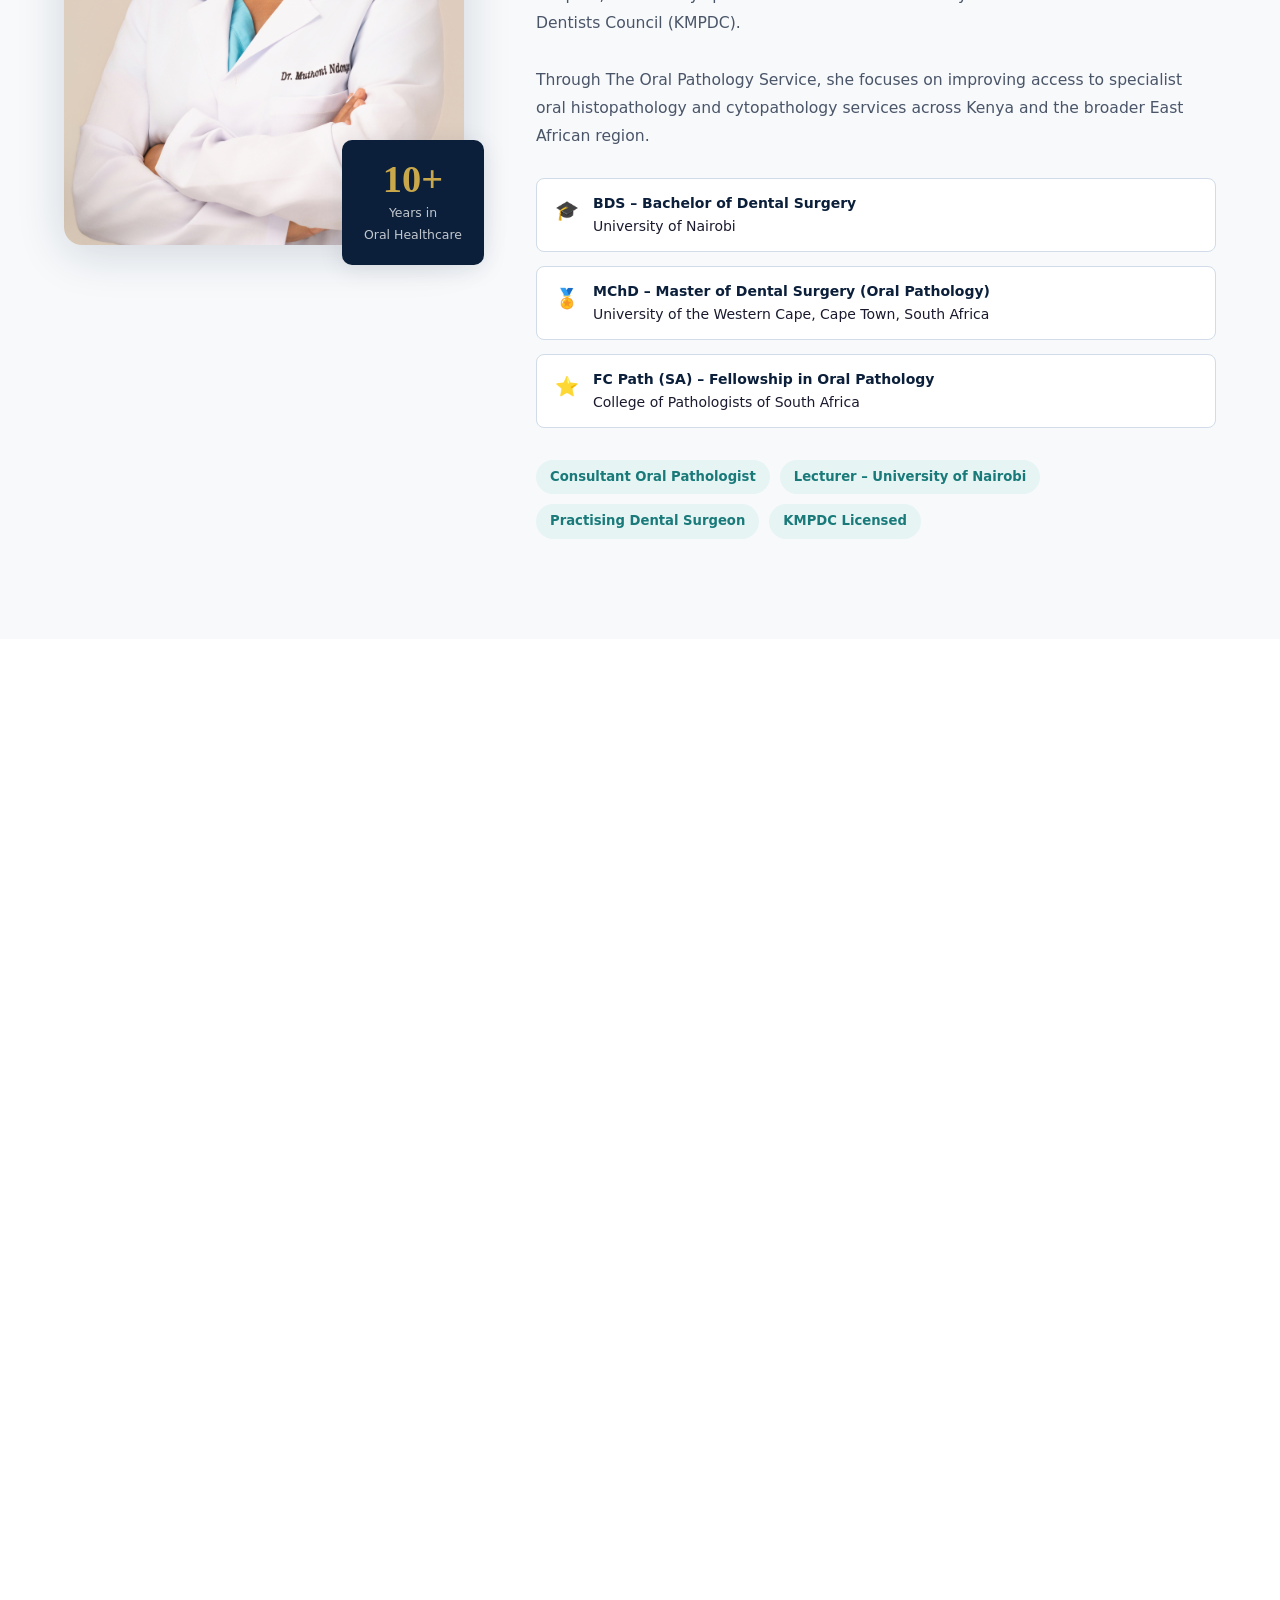
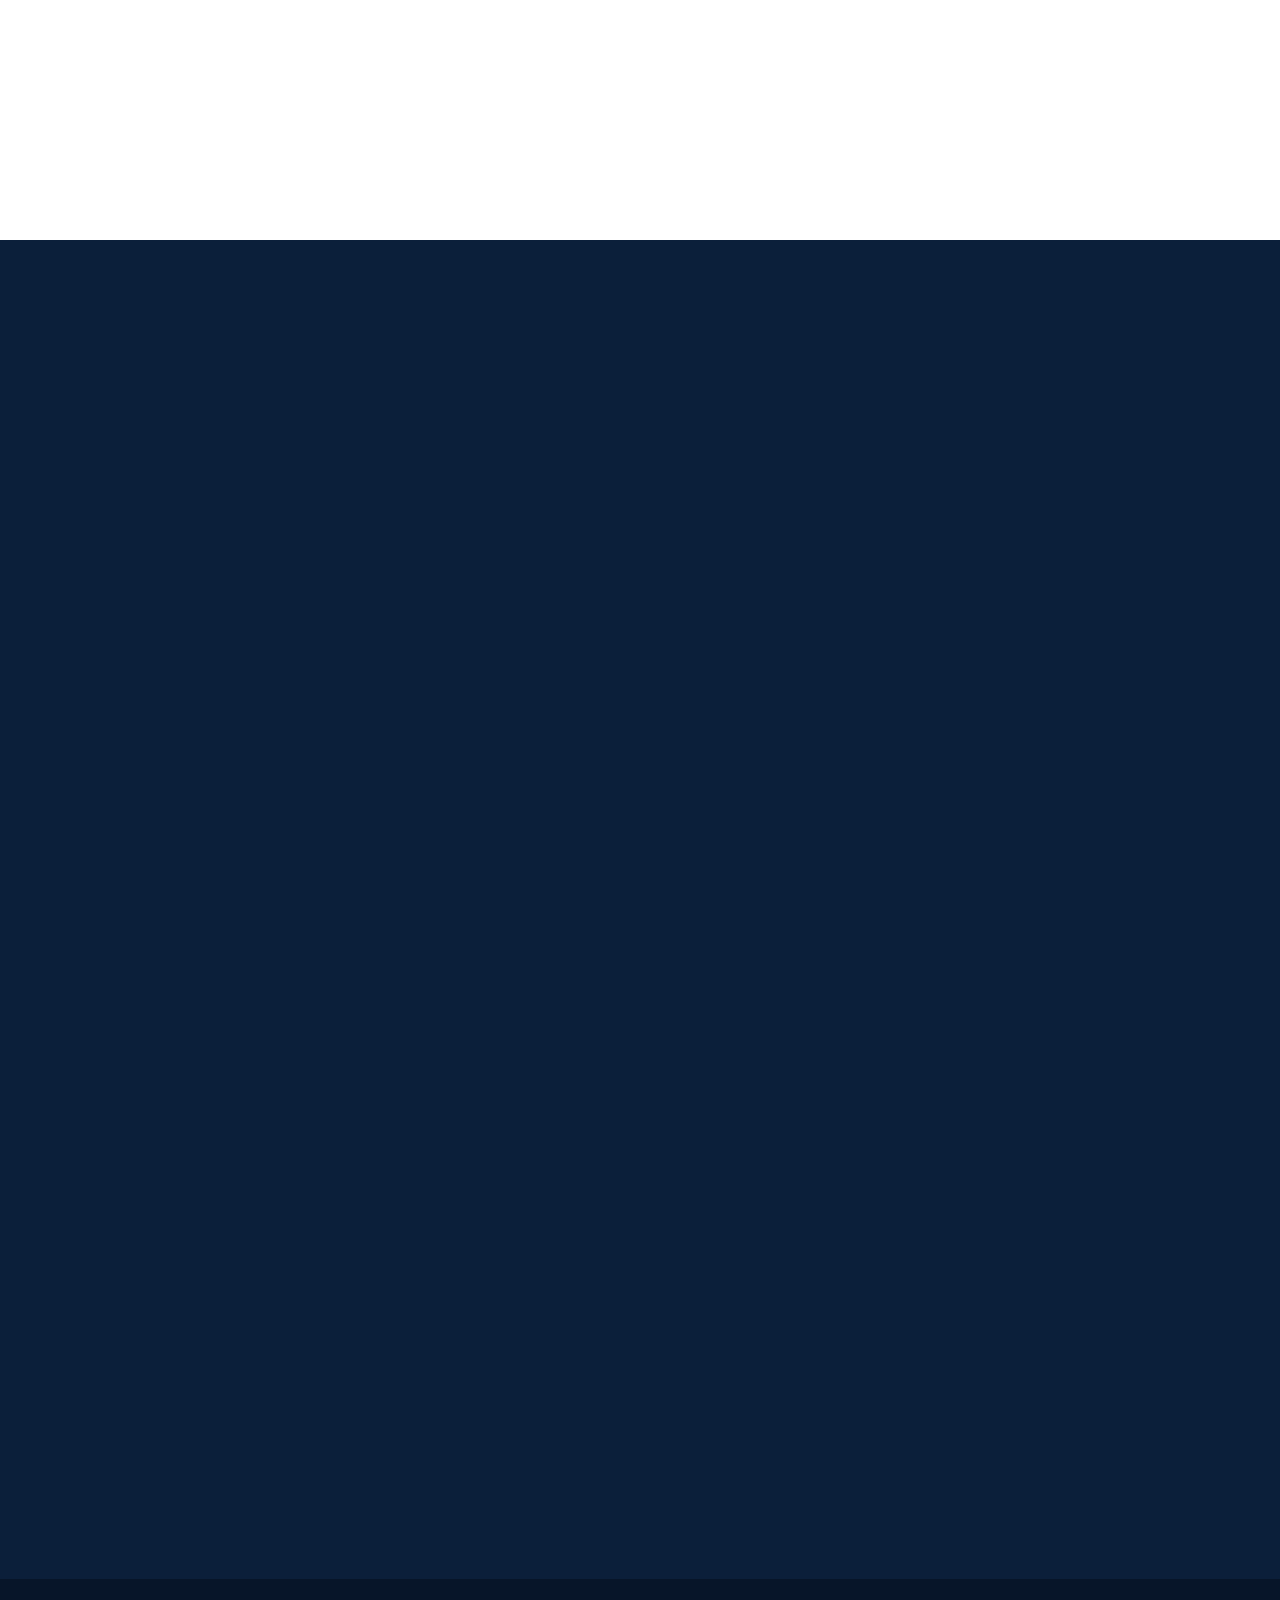
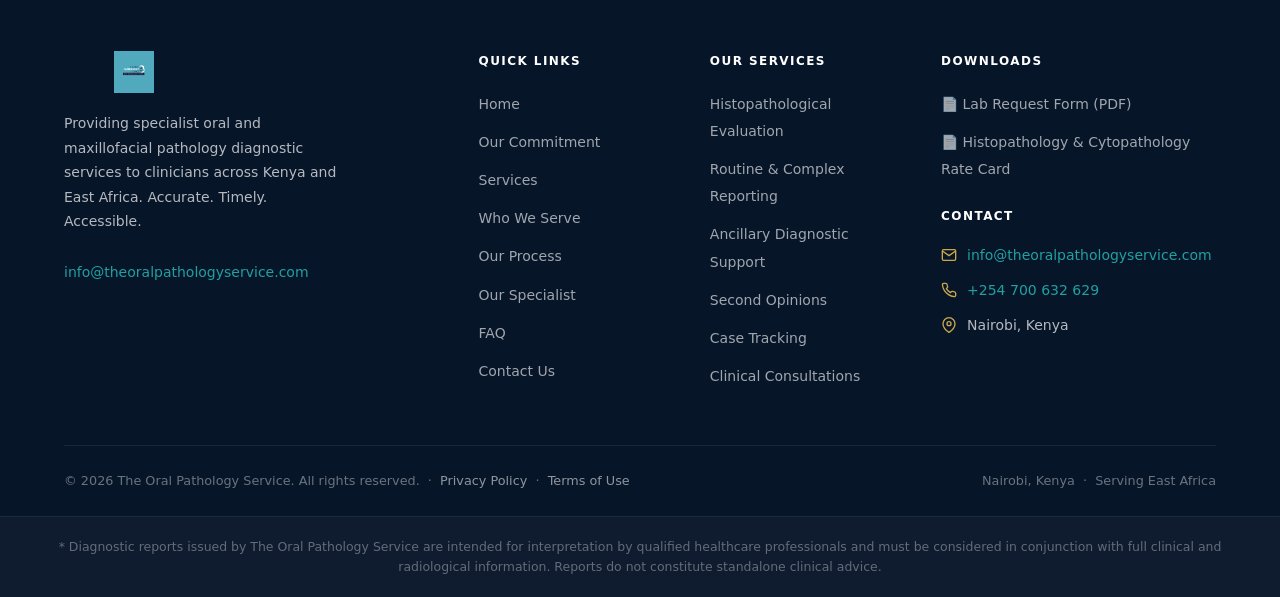
==== commit f29bb66f: "Update Pathologyservice files and add test.html and images" ====
--- a/Desktop/Pathologyservice/index.html
+++ b/Desktop/Pathologyservice/index.html
@@ -1391,26 +1391,7 @@
             </a>
           </div>
 
-          <div class="hero-stats" role="list" aria-label="Service highlights">
-            <div class="hero-stat" role="listitem">
-              <span class="hero-stat-num">10+</span>
-              <span class="hero-stat-label">Years Experience</span>
-            </div>
-            <div class="hero-stat" role="listitem">
-              <span class="hero-stat-num">3–5</span>
-              <span class="hero-stat-label">Day Turnaround</span>
-            </div>
-            <div class="hero-stat" role="listitem">
-              <span class="hero-stat-num">EA</span>
-              <span class="hero-stat-label">Region Served</span>
-            </div>
-            <div class="hero-stat" role="listitem">
-              <span class="hero-stat-num">FC Path</span>
-              <span class="hero-stat-label">Qualified Specialist</span>
-            </div>
-          </div>
-        </div>
-      </div>
+      
 
       <!-- Slide Dots -->
       <div class="hero-dots" role="tablist" aria-label="Slideshow navigation">
@@ -1419,35 +1400,8 @@
       </div>
     </section>
 
-    <!-- ===== TRUST BAR ===== -->
-    <div class="trust-bar" role="complementary" aria-label="Credentials and trust indicators">
-      <div class="container trust-bar-inner">
-        <div class="trust-item">
-          <svg width="20" height="20" viewBox="0 0 24 24" fill="none" stroke="currentColor" stroke-width="2"><path d="M12 22s8-4 8-10V5l-8-3-8 3v7c0 6 8 10 8 10z"/></svg>
-          KMPDC Licensed Specialist
-        </div>
-        <div class="trust-divider" aria-hidden="true"></div>
-        <div class="trust-item">
-          <svg width="20" height="20" viewBox="0 0 24 24" fill="none" stroke="currentColor" stroke-width="2"><circle cx="12" cy="8" r="7"/><polyline points="8.21 13.89 7 23 12 20 17 23 15.79 13.88"/></svg>
-          FC Path (SA) – South Africa Fellowship
-        </div>
-        <div class="trust-divider" aria-hidden="true"></div>
-        <div class="trust-item">
-          <svg width="20" height="20" viewBox="0 0 24 24" fill="none" stroke="currentColor" stroke-width="2"><path d="M22 16.92v3a2 2 0 0 1-2.18 2 19.79 19.79 0 0 1-8.63-3.07A19.5 19.5 0 0 1 4.69 13a19.79 19.79 0 0 1-3.07-8.67A2 2 0 0 1 3.6 2.26h3a2 2 0 0 1 2 1.72c.127.96.361 1.903.7 2.81a2 2 0 0 1-.45 2.11L8.09 9.91a16 16 0 0 0 6 6l.77-.77a2 2 0 0 1 2.11-.45c.907.339 1.85.573 2.81.7A2 2 0 0 1 22 16.92z"/></svg>
-          Direct Clinician Consultations
-        </div>
-        <div class="trust-divider" aria-hidden="true"></div>
-        <div class="trust-item">
-          <svg width="20" height="20" viewBox="0 0 24 24" fill="none" stroke="currentColor" stroke-width="2"><circle cx="12" cy="12" r="10"/><polyline points="12 6 12 12 16 14"/></svg>
-          Reports within 3–5 Business Days
-        </div>
-        <div class="trust-divider" aria-hidden="true"></div>
-        <div class="trust-item">
-          <svg width="20" height="20" viewBox="0 0 24 24" fill="none" stroke="currentColor" stroke-width="2"><path d="M17 21v-2a4 4 0 0 0-4-4H5a4 4 0 0 0-4 4v2"/><circle cx="9" cy="7" r="4"/><path d="M23 21v-2a4 4 0 0 0-3-3.87"/><path d="M16 3.13a4 4 0 0 1 0 7.75"/></svg>
-          Serving Kenya & East Africa
-        </div>
-      </div>
-    </div>
+
+   
 
     <!-- ===== COMMITMENT ===== -->
     <section id="commitment" aria-labelledby="commitment-heading">
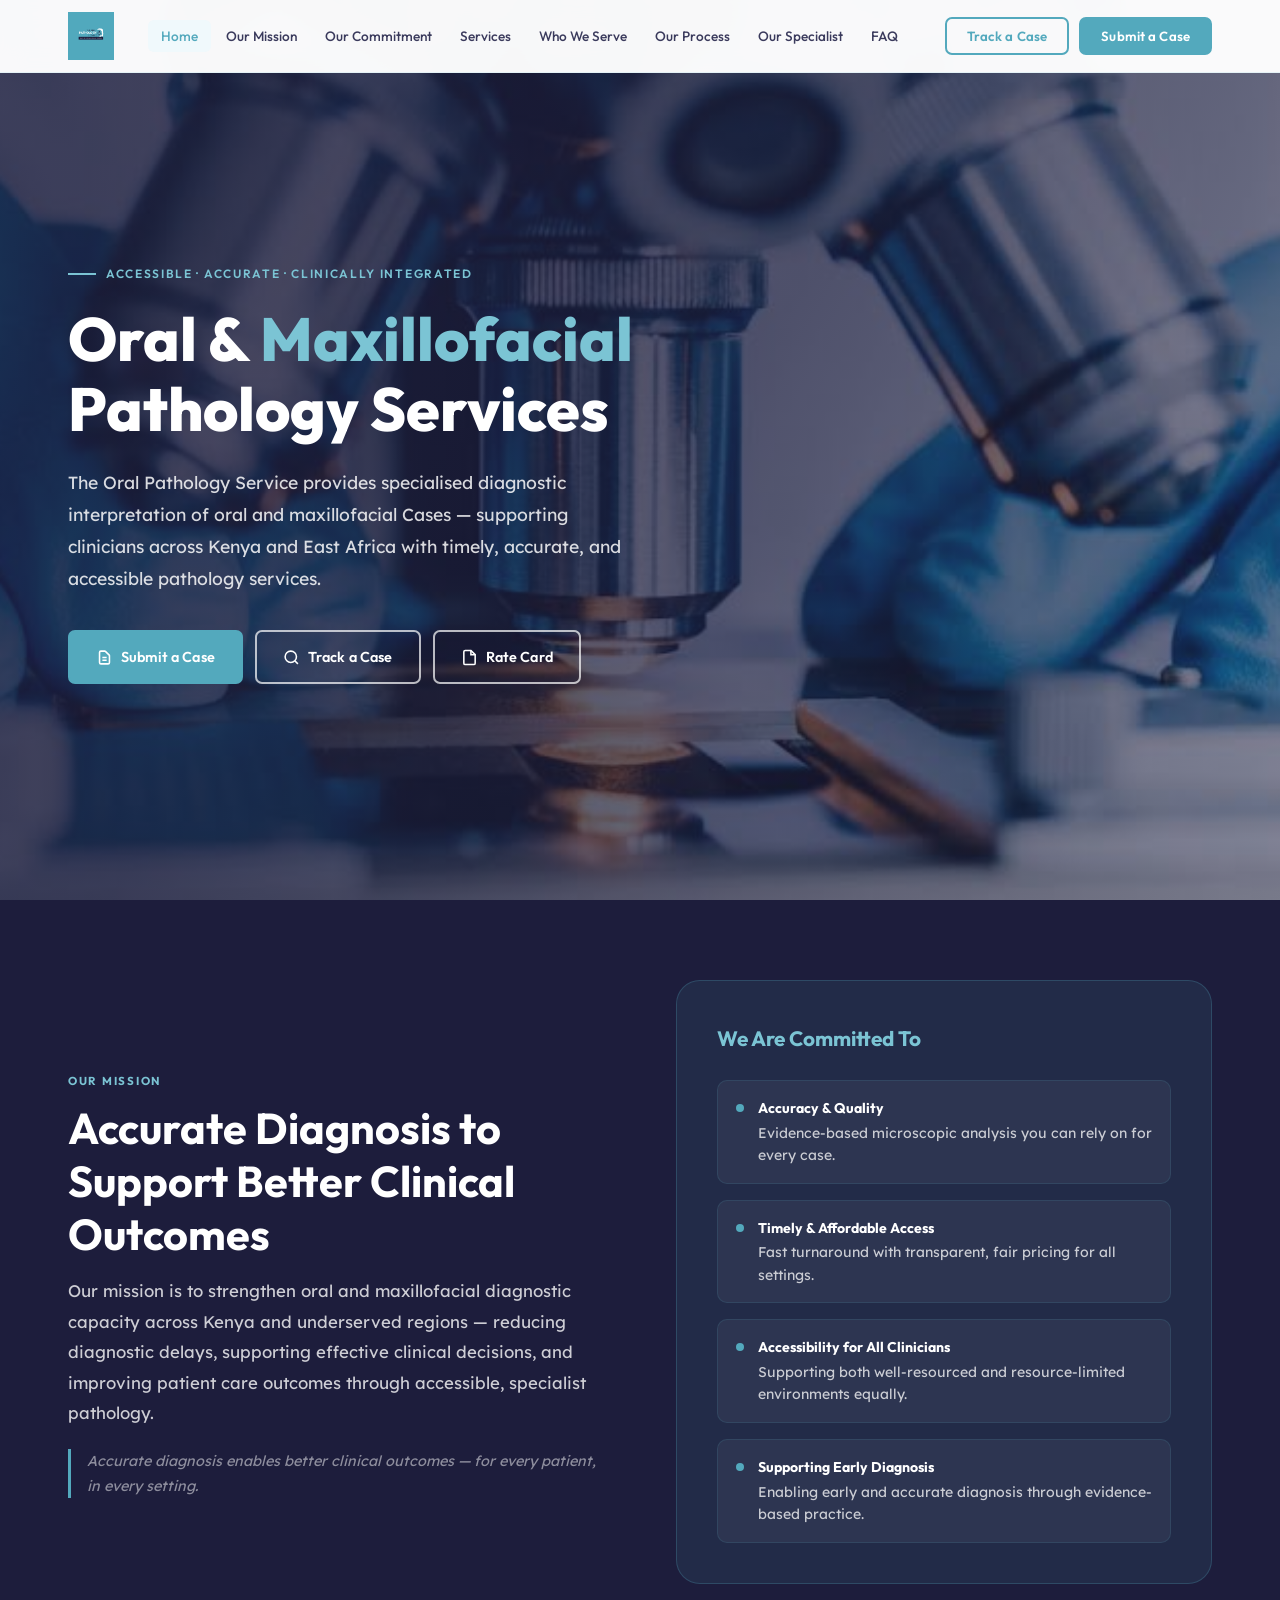
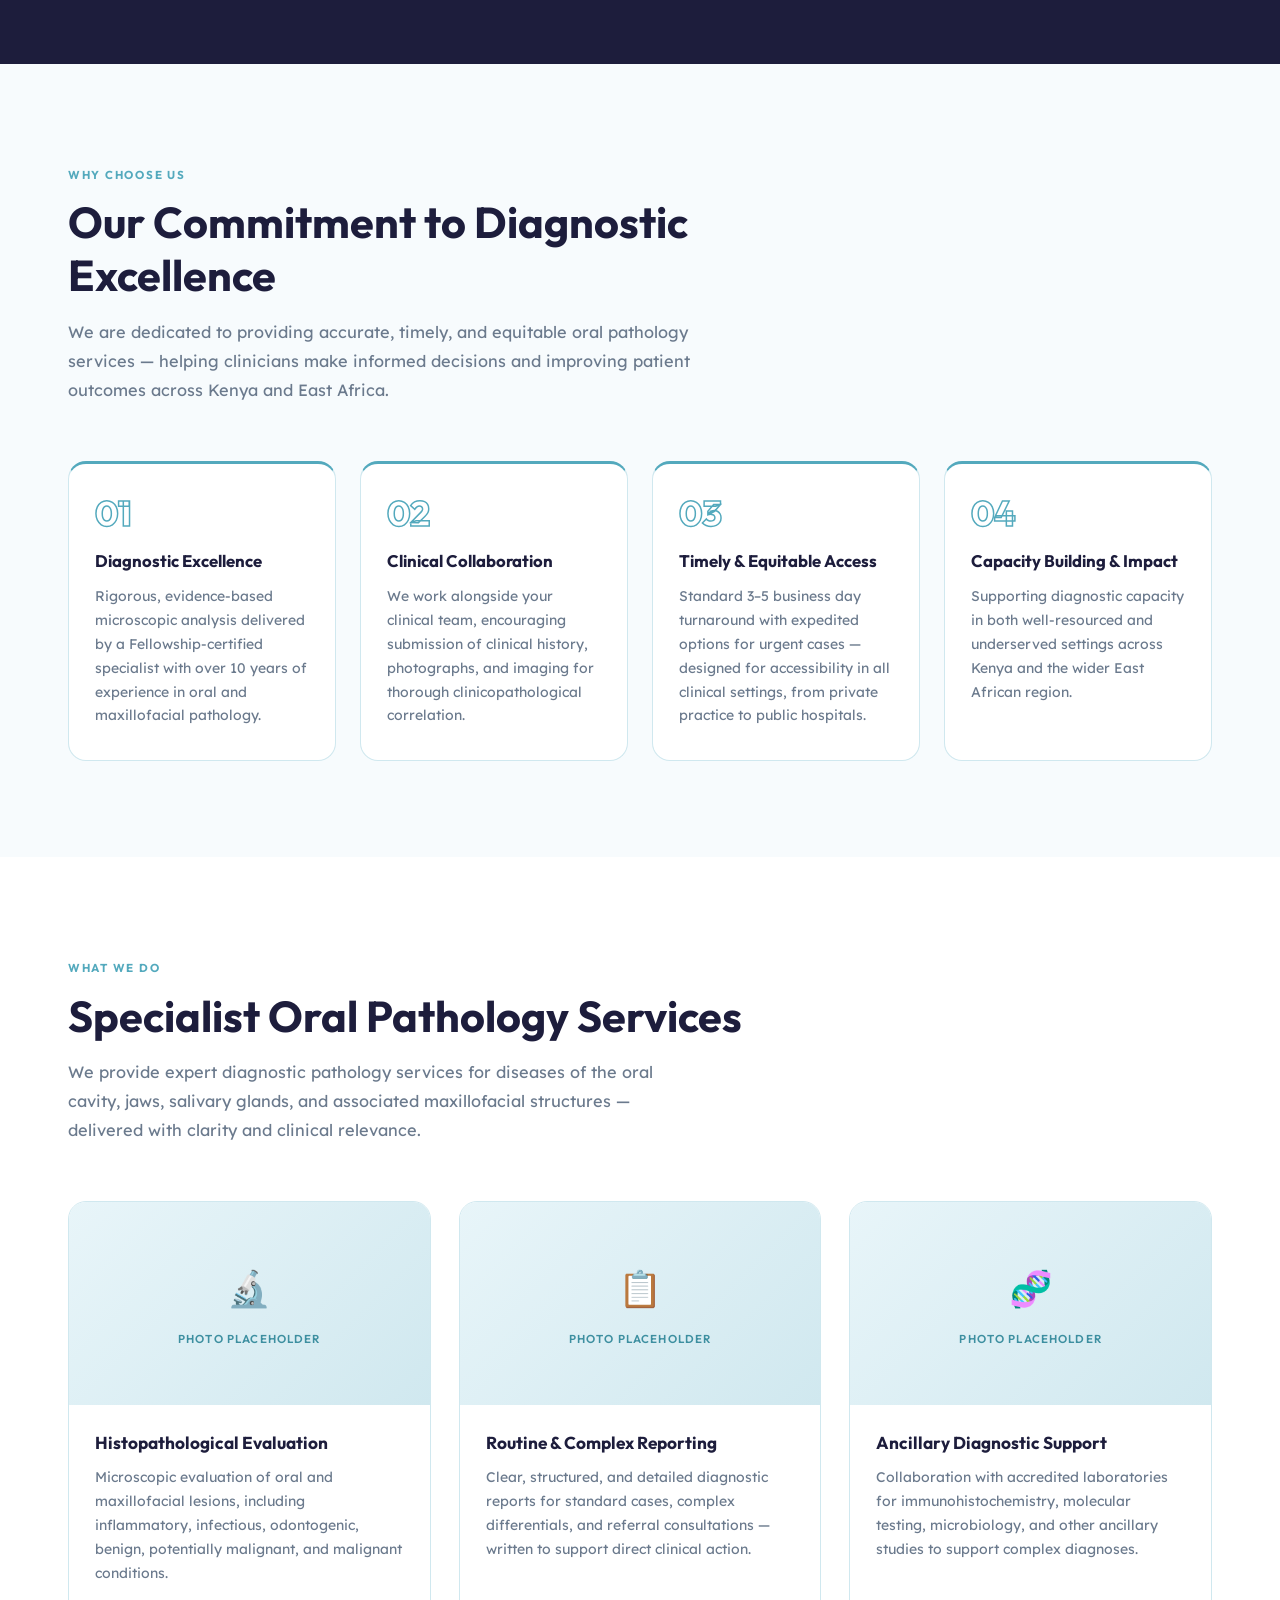
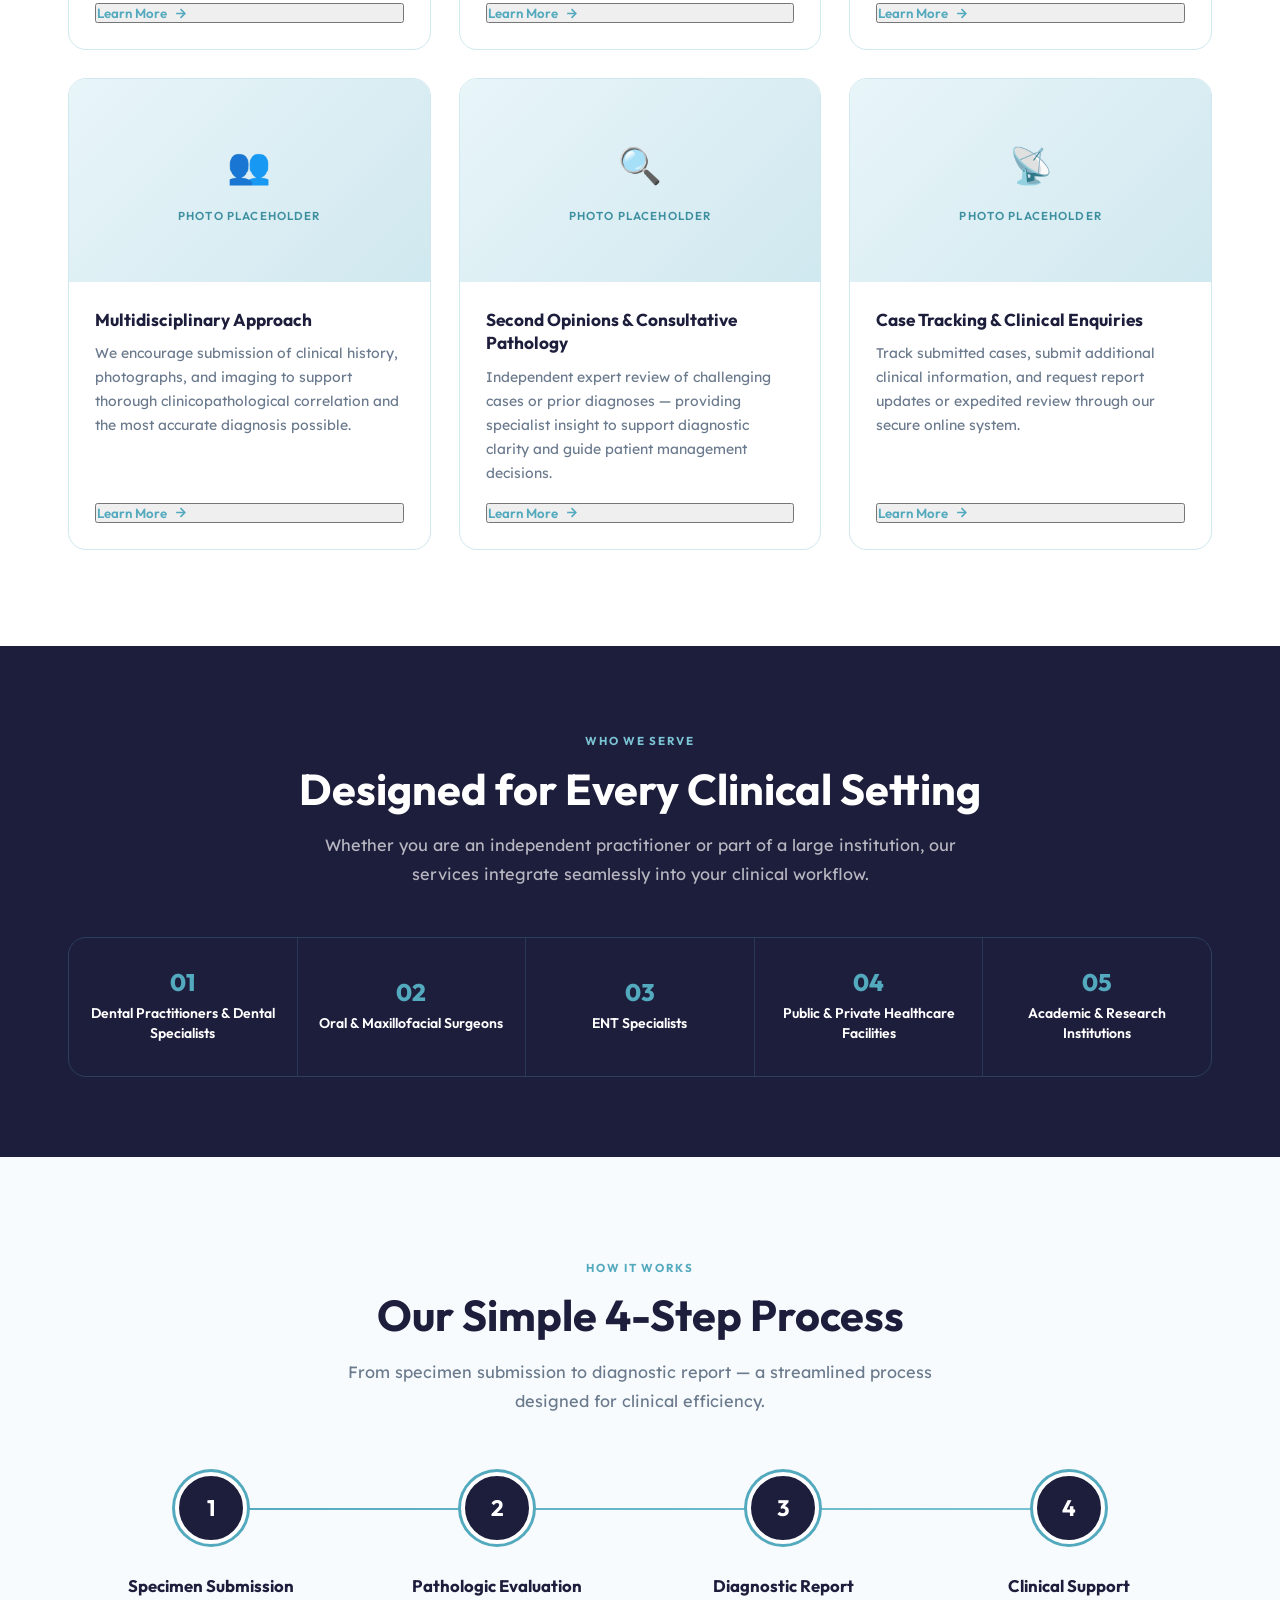
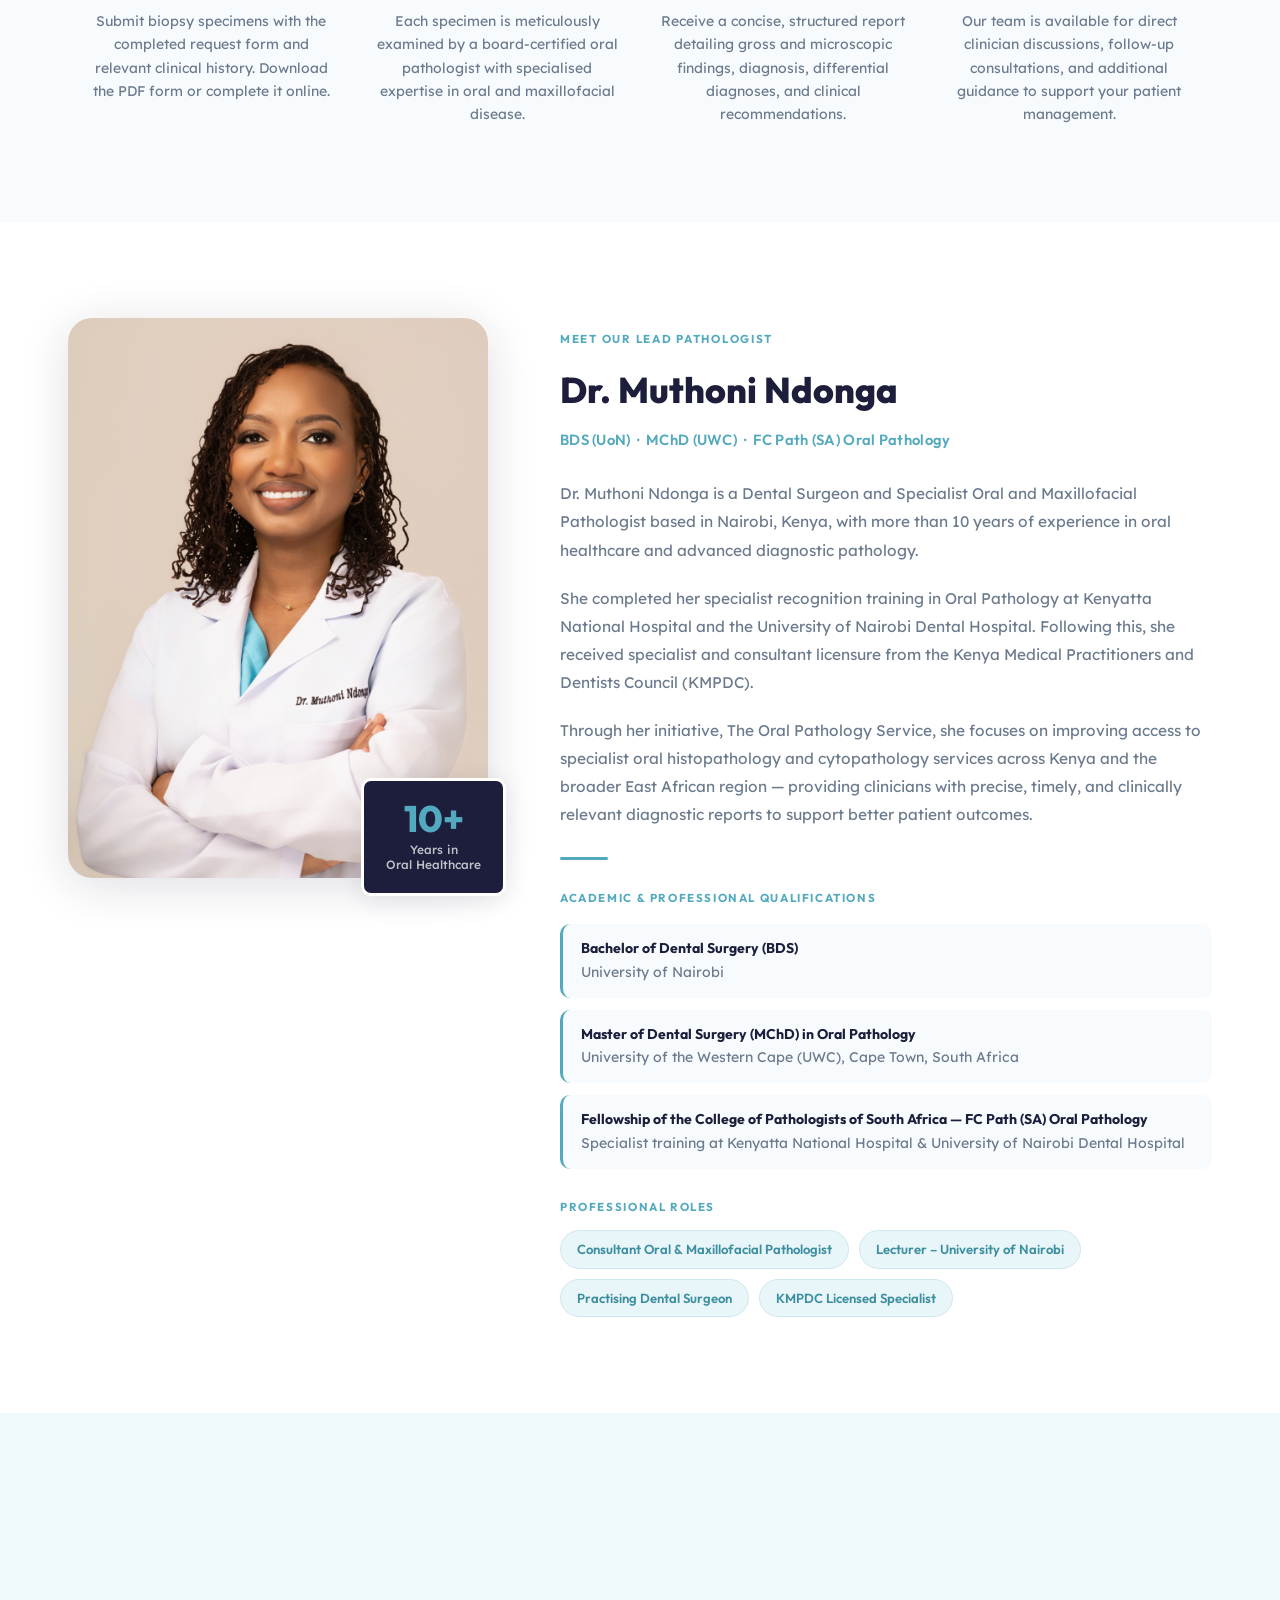
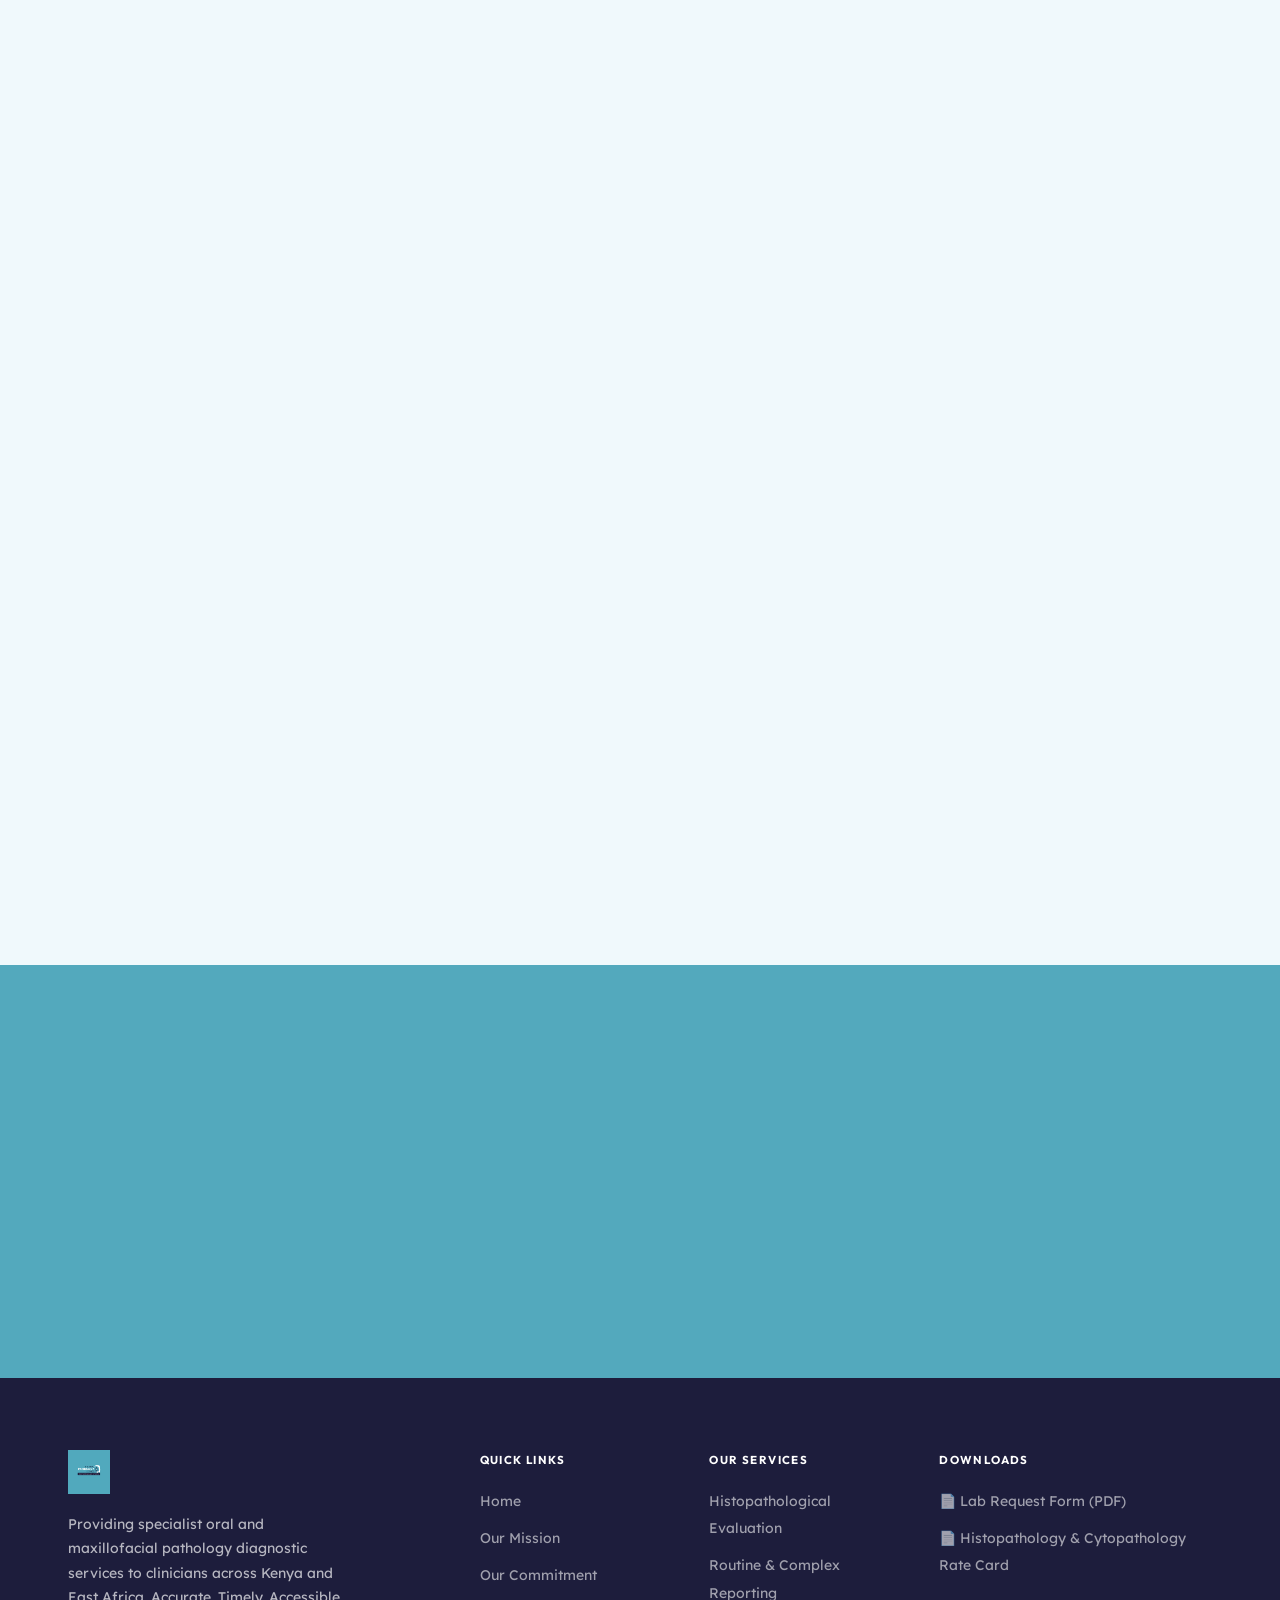
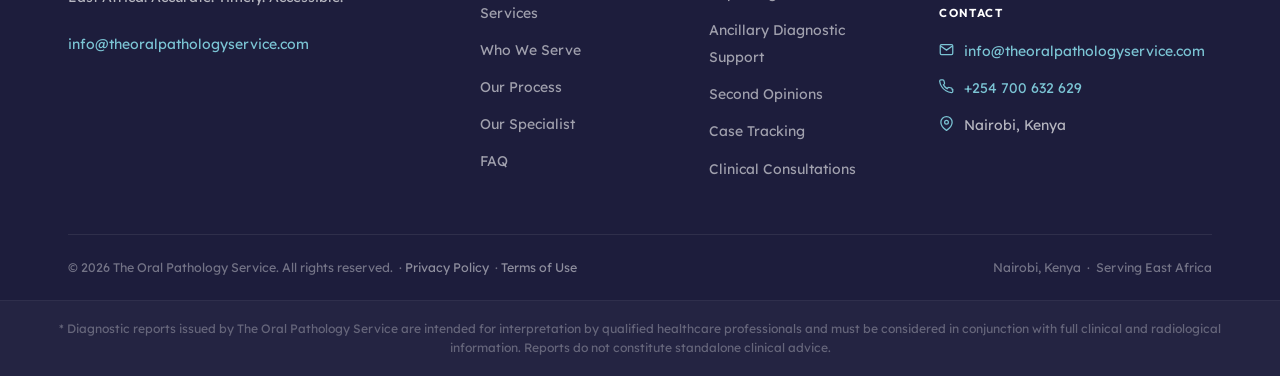
==== commit b1063e80: "Update Pathologyservice changes" ====
--- a/Desktop/Pathologyservice/index.html
+++ b/Desktop/Pathologyservice/index.html
@@ -5,56 +5,26 @@
   <meta name="viewport" content="width=device-width, initial-scale=1.0, maximum-scale=5.0" />
   <meta http-equiv="X-UA-Compatible" content="IE=edge" />
 
-  <!-- ===== PRIMARY SEO META ===== -->
   <title>The Oral Pathology Service | Specialist Oral & Maxillofacial Pathology in Kenya & East Africa</title>
   <meta name="description" content="The Oral Pathology Service provides specialist oral and maxillofacial histopathology and cytopathology diagnostic services in Kenya and East Africa. Led by Dr. Muthoni Ndonga, FC Path (SA). Fast turnaround. Affordable. Accurate." />
-  <meta name="keywords" content="oral pathology Kenya, oral pathology Nairobi, maxillofacial pathology East Africa, oral biopsy diagnosis Kenya, histopathology oral cavity, cytopathology Nairobi, dental pathology specialist Kenya, oral cancer diagnosis Nairobi, jaw lesion biopsy Kenya, salivary gland pathology, odontogenic tumor diagnosis, oral mucosa biopsy, second opinion oral pathology, Dr Muthoni Ndonga, specialist pathologist Kenya, oral histopathology report, oral pathology service, biopsy report Kenya, KMPDC oral pathologist, UoN dental pathology, oral and maxillofacial biopsy, oral lesion diagnosis, oral pathology turnaround, oral cancer biopsy report, oral pathology East Africa, dental specialist pathology, bone biopsy jaw, soft tissue biopsy oral, oral pathology consultation Kenya, affordable oral pathology" />
+  <meta name="keywords" content="oral pathology Kenya, oral pathology Nairobi, maxillofacial pathology East Africa, oral biopsy diagnosis Kenya, histopathology oral cavity, cytopathology Nairobi, dental pathology specialist Kenya" />
   <meta name="author" content="The Oral Pathology Service" />
   <meta name="robots" content="index, follow, max-image-preview:large, max-snippet:-1, max-video-preview:-1" />
-  <meta name="revisit-after" content="7 days" />
-  <meta name="language" content="English" />
-  <meta name="rating" content="general" />
-  <meta name="category" content="Medical, Dental, Pathology" />
-  <meta name="coverage" content="Kenya, East Africa, Africa" />
-  <meta name="distribution" content="global" />
-  <meta name="target" content="all" />
   <link rel="canonical" href="https://theoralpathologyservice.com/" />
 
-  <!-- ===== GEO META ===== -->
-  <meta name="geo.region" content="KE-30" />
-  <meta name="geo.placename" content="Nairobi, Kenya" />
-  <meta name="geo.position" content="-1.286389;36.817223" />
-  <meta name="ICBM" content="-1.286389, 36.817223" />
-
-  <!-- ===== OPEN GRAPH (Facebook, LinkedIn, WhatsApp) ===== -->
   <meta property="og:type" content="website" />
   <meta property="og:url" content="https://theoralpathologyservice.com/" />
   <meta property="og:title" content="The Oral Pathology Service | Specialist Diagnostic Pathology – Kenya & East Africa" />
   <meta property="og:description" content="Specialist oral and maxillofacial pathology services in Kenya. Accurate histopathology & cytopathology reports. Fast turnaround. Led by Dr. Muthoni Ndonga, FC Path (SA)." />
-  <meta property="og:image" content="https://theoralpathologyservice.com/wp-content/uploads/2026/03/Profile-Photo-1-683x1024.jpg" />
-  <meta property="og:image:width" content="1200" />
-  <meta property="og:image:height" content="630" />
-  <meta property="og:image:alt" content="Dr. Muthoni Ndonga – Specialist Oral Pathologist, Nairobi Kenya" />
   <meta property="og:site_name" content="The Oral Pathology Service" />
-  <meta property="og:locale" content="en_KE" />
-
-  <!-- ===== TWITTER CARD ===== -->
-  <meta name="twitter:card" content="summary_large_image" />
-  <meta name="twitter:site" content="@OralPathologyKE" />
-  <meta name="twitter:title" content="The Oral Pathology Service | Kenya & East Africa" />
-  <meta name="twitter:description" content="Specialist oral and maxillofacial pathology. Histopathology & cytopathology reports. Kenya & East Africa." />
-  <meta name="twitter:image" content="https://theoralpathologyservice.com/wp-content/uploads/2026/03/Profile-Photo-1-683x1024.jpg" />
-
-  <!-- ===== FAVICON ===== -->
+
   <link rel="icon" type="image/png" href="OPS files/Logo files/png without bg/ops logo.2ai-02.png" />
   <link rel="apple-touch-icon" href="OPS files/Logo files/png without bg/ops logo.2ai-02.png" />
 
-  <!-- ===== FONTS ===== -->
   <link rel="preconnect" href="https://fonts.googleapis.com" />
   <link rel="preconnect" href="https://fonts.gstatic.com" crossorigin />
-  <link href="https://fonts.googleapis.com/css2?family=Outfit:wght@300;400;500;600;700&family=Lexend+Deca:wght@300;400;500;600;700&display=swap" rel="stylesheet" />
-
-  <!-- ===== STRUCTURED DATA / SCHEMA MARKUP (AI & SEO) ===== -->
+  <link href="https://fonts.googleapis.com/css2?family=Outfit:wght@300;400;500;600;700;800&family=Lexend+Deca:wght@300;400;500;600&display=swap" rel="stylesheet" />
+
   <script type="application/ld+json">
   {
     "@context": "https://schema.org",
@@ -63,256 +33,52 @@
         "@type": "MedicalOrganization",
         "@id": "https://theoralpathologyservice.com/#organization",
         "name": "The Oral Pathology Service",
-        "alternateName": "OPS Kenya",
         "url": "https://theoralpathologyservice.com",
-        "logo": "https://theoralpathologyservice.com/wp-content/uploads/2025/12/logo-ops.png",
-        "description": "Specialist oral and maxillofacial pathology diagnostic services in Kenya and East Africa. Providing histopathology, cytopathology, second opinions, and consultative pathology services.",
+        "description": "Specialist oral and maxillofacial pathology diagnostic services in Kenya and East Africa.",
         "medicalSpecialty": "Oral and Maxillofacial Pathology",
-        "address": {
-          "@type": "PostalAddress",
-          "addressLocality": "Nairobi",
-          "addressCountry": "KE",
-          "addressRegion": "Nairobi County"
-        },
-        "areaServed": ["Kenya", "Uganda", "Tanzania", "Rwanda", "Ethiopia", "East Africa"],
-        "contactPoint": {
-          "@type": "ContactPoint",
-          "email": "info@theoralpathologyservice.com",
-          "contactType": "customer service",
-          "availableLanguage": "English"
-        },
-        "founder": {
-          "@id": "https://theoralpathologyservice.com/#person-muthoni"
-        }
+        "address": {"@type": "PostalAddress","addressLocality": "Nairobi","addressCountry": "KE"},
+        "areaServed": ["Kenya","Uganda","Tanzania","Rwanda","Ethiopia"]
       },
       {
         "@type": "Person",
         "@id": "https://theoralpathologyservice.com/#person-muthoni",
         "name": "Dr. Muthoni Ndonga",
-        "honorificPrefix": "Dr.",
-        "jobTitle": "Specialist Oral and Maxillofacial Pathologist",
-        "worksFor": {"@id": "https://theoralpathologyservice.com/#organization"},
-        "alumniOf": [
-          {"@type": "CollegeOrUniversity", "name": "University of Nairobi"},
-          {"@type": "CollegeOrUniversity", "name": "University of the Western Cape", "address": {"addressLocality": "Cape Town", "addressCountry": "ZA"}}
-        ],
-        "hasCredential": [
-          {"@type": "EducationalOccupationalCredential", "credentialCategory": "degree", "name": "BDS – Bachelor of Dental Surgery, University of Nairobi"},
-          {"@type": "EducationalOccupationalCredential", "credentialCategory": "degree", "name": "MChD – Master of Dental Surgery in Oral Pathology, University of the Western Cape"},
-          {"@type": "EducationalOccupationalCredential", "credentialCategory": "certification", "name": "FC Path (SA) Oral Pathology – Fellowship of the College of Pathologists of South Africa"}
-        ],
-        "knowsAbout": ["Oral Pathology", "Maxillofacial Pathology", "Histopathology", "Cytopathology", "Odontogenic Tumors", "Oral Cancer Diagnosis"],
-        "description": "Dr. Muthoni Ndonga is a Dental Surgeon and Specialist Oral and Maxillofacial Pathologist with over 10 years of experience. She is a Lecturer at the University of Nairobi and leads The Oral Pathology Service."
-      },
-      {
-        "@type": "FAQPage",
-        "@id": "https://theoralpathologyservice.com/#faq",
-        "mainEntity": [
-          {
-            "@type": "Question",
-            "name": "What types of specimens do you accept for oral pathology?",
-            "acceptedAnswer": {
-              "@type": "Answer",
-              "text": "We accept a wide range of oral and maxillofacial biopsy specimens, including cytology, soft tissue, bone, odontogenic, and salivary gland samples."
-            }
-          },
-          {
-            "@type": "Question",
-            "name": "Do you offer second opinions on oral pathology reports?",
-            "acceptedAnswer": {
-              "@type": "Answer",
-              "text": "Yes, we provide expert second opinions and reviews of prior pathology findings, offering additional specialist insight where required."
-            }
-          },
-          {
-            "@type": "Question",
-            "name": "How long does an oral pathology report take?",
-            "acceptedAnswer": {
-              "@type": "Answer",
-              "text": "Standard reports are typically issued within 3–5 business days. Expedited options are available for urgent cases. Specimens containing bone or teeth require decalcification, which may extend processing time."
-            }
-          },
-          {
-            "@type": "Question",
-            "name": "Can I discuss my patient's case directly with the pathologist?",
-            "acceptedAnswer": {
-              "@type": "Answer",
-              "text": "Yes, we encourage direct consultations with Dr. Muthoni Ndonga to discuss findings and their implications for patient management."
-            }
-          },
-          {
-            "@type": "Question",
-            "name": "Can I submit additional clinical information after sending a specimen?",
-            "acceptedAnswer": {
-              "@type": "Answer",
-              "text": "Yes, supplementary clinical details, photographs, and imaging may be submitted through our website or emailed to info@theoralpathologyservice.com."
-            }
-          },
-          {
-            "@type": "Question",
-            "name": "Where is The Oral Pathology Service based?",
-            "acceptedAnswer": {
-              "@type": "Answer",
-              "text": "The Oral Pathology Service is based in Nairobi, Kenya, and serves clinicians across Kenya and the broader East African region."
-            }
-          },
-          {
-            "@type": "Question",
-            "name": "Who can use The Oral Pathology Service?",
-            "acceptedAnswer": {
-              "@type": "Answer",
-              "text": "Our services are available to dental practitioners, oral and maxillofacial surgeons, ENT specialists, public and private healthcare facilities, and academic and research institutions."
-            }
-          },
-          {
-            "@type": "Question",
-            "name": "What is histopathology of the oral cavity?",
-            "acceptedAnswer": {
-              "@type": "Answer",
-              "text": "Histopathology of the oral cavity involves the microscopic examination of tissue samples (biopsies) from the mouth, jaws, salivary glands, and associated structures to diagnose conditions such as infections, benign tumors, potentially malignant disorders, and cancers."
-            }
-          },
-          {
-            "@type": "Question",
-            "name": "How do I submit a biopsy specimen to The Oral Pathology Service?",
-            "acceptedAnswer": {
-              "@type": "Answer",
-              "text": "Submit your biopsy specimen along with a completed laboratory request form and relevant clinical history. You can download the PDF request form from our website or fill in the online form. Our team will guide you through the process."
-            }
-          },
-          {
-            "@type": "Question",
-            "name": "Do you serve clinicians outside Nairobi?",
-            "acceptedAnswer": {
-              "@type": "Answer",
-              "text": "Yes, we serve clinicians across Kenya and East Africa including Uganda, Tanzania, Rwanda, and Ethiopia. Our accessible submission and reporting process supports both well-resourced and resource-limited settings."
-            }
-          }
-        ]
-      },
-      {
-        "@type": "WebSite",
-        "@id": "https://theoralpathologyservice.com/#website",
-        "url": "https://theoralpathologyservice.com",
-        "name": "The Oral Pathology Service",
-        "description": "Specialist oral and maxillofacial pathology diagnostic services for Kenya and East Africa.",
-        "potentialAction": {
-          "@type": "SearchAction",
-          "target": "https://theoralpathologyservice.com/?s={search_term_string}",
-          "query-input": "required name=search_term_string"
-        }
+        "jobTitle": "Specialist Oral and Maxillofacial Pathologist"
       }
     ]
   }
   </script>
 
   <style>
-    /* ===== Brand colour test palette ===== */
-     :root {
-      --brand-primary: #53A9BD;
-      --brand-secondary: #1D1D3C;
-      --white: #ffffff;
-      --navy: var(--brand-secondary);
-      --navy-deep: #18182e;
-      --teal: var(--brand-primary);
-      --teal-light: #6fc6e0;
-      --teal-pale: #e6f4f4;
-      --gold: #c9a84c;
-      --gold-light: #e8c76d;
-      --off-white: #f7f9fb;
-      --text: var(--brand-secondary);
-      --text-light: #4a5568;
-      --border: #d1dce8;
-      --shadow: 0 4px 24px rgba(29,29,60,0.10);
-      --shadow-lg: 0 8px 48px rgba(29,29,60,0.16);
-      --radius: 10px;
-      --radius-lg: 18px;
-      --font-display: 'Outfit', Arial, sans-serif;
-      --font-body: 'Lexend Deca', Arial, sans-serif;
-      --transition: 0.3s cubic-bezier(0.4,0,0.2,1);
-    }
-    body {
-      font-family: var(--font-body);
-      color: var(--text);
-      background: var(--white);
-      line-height: 1.7;
-    }
-    .section-title {
-      font-family: var(--font-display);
-      font-size: clamp(1.8rem, 3.5vw, 2.8rem);
-      line-height: 1.25;
-      color: var(--navy);
-      margin-bottom: 18px;
-      font-weight: 700;
-    }
-    .section-label {
-      display: inline-block;
-      font-size: 0.75rem;
-      font-weight: 600;
-      letter-spacing: 0.12em;
-      text-transform: uppercase;
-      color: var(--teal);
-      margin-bottom: 14px;
-      font-family: var(--font-display);
-    }
-    .btn-primary {
-      background: var(--teal);
-      color: var(--white);
-      border-color: var(--teal);
-      font-family: var(--font-display);
-    }
-    .btn-gold {
-      background: var(--gold);
-      color: var(--navy-deep);
-      border-color: var(--gold);
-      font-family: var(--font-display);
-    }
-    .btn-outline {
-      background: transparent;
-      color: var(--white);
-      border-color: rgba(255,255,255,0.7);
-      font-family: var(--font-display);
-    }
-    .about-name {
-      font-family: var(--font-display);
-      font-size: clamp(1.6rem, 2.5vw, 2.2rem);
-      color: var(--navy);
-      margin-bottom: 6px;
-      font-weight: 700;
-    }
-  .about-title-role { font-size: 0.95rem; color: var(--teal); font-weight: 600; margin-bottom: 24px; font-family: var(--font-display); }
-    .nav-links a {
-      color: rgba(255,255,255,0.82);
-      font-size: 0.875rem;
-      font-weight: 500;
-      padding: 8px 14px;
-      border-radius: 6px;
-      transition: var(--transition);
-      font-family: var(--font-display);
-    }
     /* ===== RESET & BASE ===== */
     *, *::before, *::after { box-sizing: border-box; margin: 0; padding: 0; }
     html { scroll-behavior: smooth; font-size: 16px; }
 
     :root {
-      --navy: #0b1f3a;
-      --navy-deep: #071529;
-      --teal: #1a7a7a;
-      --teal-light: #21a0a0;
-      --teal-pale: #e6f4f4;
-      --gold: #c9a84c;
-      --gold-light: #e8c76d;
+      --teal: #53A9BD;
+      --teal-dark: #3d8fa0;
+      --teal-light: #7bc4d4;
+      --teal-pale: #e8f5f9;
+      --teal-ultralight: #f0f9fc;
+      --navy: #1D1D3C;
+      --navy-mid: #2a2a52;
+      --navy-light: #3d3d6b;
       --white: #ffffff;
-      --off-white: #f7f9fb;
-      --text: #1a1a2e;
-      --text-light: #4a5568;
-      --border: #d1dce8;
-      --shadow: 0 4px 24px rgba(11,31,58,0.10);
-      --shadow-lg: 0 8px 48px rgba(11,31,58,0.16);
+      --off-white: #f7fbfd;
+      --light-bg: #f0f9fc;
+      --text: #1D1D3C;
+      --text-mid: #3a3a5c;
+      --text-light: #6b7a8d;
+      --border: #d0e8ef;
+      --border-light: #e5f2f6;
+      --shadow-sm: 0 2px 12px rgba(29,29,60,0.07);
+      --shadow: 0 4px 24px rgba(29,29,60,0.10);
+      --shadow-lg: 0 8px 48px rgba(29,29,60,0.14);
       --radius: 10px;
       --radius-lg: 18px;
-      --font-display: 'Playfair Display', Georgia, serif;
-      --font-body: 'DM Sans', system-ui, sans-serif;
+      --radius-xl: 24px;
+      --font-display: 'Outfit', Arial, sans-serif;
+      --font-body: 'Lexend Deca', Arial, sans-serif;
       --transition: 0.3s cubic-bezier(0.4,0,0.2,1);
     }
 
@@ -324,7 +90,7 @@
       overflow-x: hidden;
     }
 
-    img { max-width: 100%; height: auto; display: block; object-fit: contain; }
+    img { max-width: 100%; height: auto; display: block; }
     a { text-decoration: none; color: inherit; }
     ul { list-style: none; }
 
@@ -332,905 +98,724 @@
       width: 100%;
       max-width: 1200px;
       margin: 0 auto;
-      padding: 0 24px;
-    }
-
-    /* ===== SKIP LINK (Accessibility) ===== */
+      padding: 0 28px;
+    }
+
+    /* ===== SKIP LINK ===== */
     .skip-link {
-      position: absolute;
-      top: -60px;
-      left: 0;
-      background: var(--teal);
-      color: white;
-      padding: 12px 24px;
-      z-index: 9999;
-      font-size: 0.9rem;
+      position: absolute; top: -60px; left: 0;
+      background: var(--teal); color: white;
+      padding: 12px 24px; z-index: 9999;
       transition: top 0.2s;
     }
     .skip-link:focus { top: 0; }
 
     /* ===== BUTTONS ===== */
     .btn {
-      display: inline-flex;
-      align-items: center;
-      gap: 8px;
-      padding: 14px 28px;
-      border-radius: 6px;
-      font-family: var(--font-body);
-      font-weight: 600;
-      font-size: 0.95rem;
+      display: inline-flex; align-items: center; gap: 8px;
+      padding: 13px 26px;
+      border-radius: 7px;
+      font-family: var(--font-display);
+      font-weight: 600; font-size: 0.9rem;
       cursor: pointer;
       border: 2px solid transparent;
       transition: var(--transition);
-      letter-spacing: 0.02em;
+      letter-spacing: 0.01em;
       white-space: nowrap;
     }
     .btn-primary {
-      background: var(--teal);
-      color: white;
-      border-color: var(--teal);
-    }
-    .btn-primary:hover { background: var(--teal-light); border-color: var(--teal-light); transform: translateY(-2px); box-shadow: 0 6px 20px rgba(26,122,122,0.3); }
-    .btn-outline {
-      background: transparent;
-      color: white;
-      border-color: rgba(255,255,255,0.7);
-    }
-    .btn-outline:hover { background: rgba(255,255,255,0.12); border-color: white; }
-    .btn-gold {
-      background: var(--gold);
-      color: var(--navy-deep);
-      border-color: var(--gold);
-    }
-    .btn-gold:hover { background: var(--gold-light); transform: translateY(-2px); box-shadow: 0 6px 20px rgba(201,168,76,0.35); }
+      background: var(--teal); color: white; border-color: var(--teal);
+    }
+    .btn-primary:hover {
+      background: var(--teal-dark); border-color: var(--teal-dark);
+      transform: translateY(-2px); box-shadow: 0 6px 20px rgba(83,169,189,0.35);
+    }
     .btn-navy {
-      background: var(--navy);
-      color: white;
-      border-color: var(--navy);
-    }
-    .btn-navy:hover { background: var(--navy-deep); transform: translateY(-2px); }
-    .btn-sm { padding: 10px 20px; font-size: 0.875rem; }
-
+      background: var(--navy); color: white; border-color: var(--navy);
+    }
+    .btn-navy:hover {
+      background: var(--navy-mid); transform: translateY(-2px);
+    }
+    .btn-outline-teal {
+      background: transparent; color: var(--teal); border-color: var(--teal);
+    }
+    .btn-outline-teal:hover {
+      background: var(--teal); color: white;
+    }
+    .btn-outline-white {
+      background: transparent; color: white; border-color: rgba(255,255,255,0.7);
+    }
+    .btn-outline-white:hover {
+      background: rgba(255,255,255,0.12); border-color: white;
+    }
+    .btn-sm { padding: 9px 20px; font-size: 0.83rem; }
+
+    /* ===== SECTION LABELS & TITLES ===== */
     .section-label {
       display: inline-block;
-      font-size: 0.75rem;
-      font-weight: 600;
-      letter-spacing: 0.12em;
-      text-transform: uppercase;
-      color: var(--teal);
-      margin-bottom: 14px;
+      font-family: var(--font-display);
+      font-size: 0.72rem; font-weight: 700;
+      letter-spacing: 0.15em; text-transform: uppercase;
+      color: var(--teal); margin-bottom: 12px;
     }
     .section-title {
       font-family: var(--font-display);
-      font-size: clamp(1.8rem, 3.5vw, 2.8rem);
-      line-height: 1.25;
-      color: var(--navy);
-      margin-bottom: 18px;
+      font-size: clamp(1.8rem, 3.5vw, 2.7rem);
+      line-height: 1.22; color: var(--navy);
+      margin-bottom: 16px; font-weight: 700;
     }
     .section-subtitle {
-      font-size: 1.05rem;
-      color: var(--text-light);
-      max-width: 640px;
-      line-height: 1.75;
+      font-size: 1.02rem; color: var(--text-light);
+      max-width: 640px; line-height: 1.78;
     }
     .text-center { text-align: center; }
     .text-center .section-subtitle { margin: 0 auto; }
+    section { padding: 96px 0; }
 
     /* ===== HEADER / NAV ===== */
     #header {
-      position: fixed;
-      top: 0; left: 0; right: 0;
+      position: fixed; top: 0; left: 0; right: 0;
       z-index: 1000;
-      background: rgba(7, 21, 41, 0.96);
+      background: rgba(255,255,255,0.97);
       backdrop-filter: blur(12px);
-      -webkit-backdrop-filter: blur(12px);
-      border-bottom: 1px solid rgba(255,255,255,0.08);
+      border-bottom: 1px solid var(--border-light);
       transition: var(--transition);
     }
-    #header.scrolled {
-      box-shadow: 0 4px 30px rgba(0,0,0,0.25);
-    }
+    #header.scrolled { box-shadow: 0 2px 20px rgba(29,29,60,0.09); }
     .nav-inner {
-      display: flex;
-      align-items: center;
+      display: flex; align-items: center;
       justify-content: space-between;
-      height: 72px;
-      gap: 16px;
+      height: 72px; gap: 16px;
     }
     .nav-logo img {
-      height: 44px;
-      width: auto;
-      object-fit: contain;
-      aspect-ratio: 140/44;
-    }
-    .nav-links {
-      display: flex;
-      align-items: center;
-      gap: 4px;
-    }
+      height: 48px; width: auto; object-fit: contain;
+    }
+    .nav-links { display: flex; align-items: center; gap: 2px; }
     .nav-links a {
-      color: rgba(255,255,255,0.82);
-      font-size: 0.875rem;
-      font-weight: 500;
-      padding: 8px 14px;
-      border-radius: 6px;
+      color: var(--text-mid); font-size: 0.85rem; font-weight: 500;
+      padding: 7px 13px; border-radius: 6px;
       transition: var(--transition);
+      font-family: var(--font-display);
     }
     .nav-links a:hover, .nav-links a.active {
-      color: var(--white);
-      background: rgba(255,255,255,0.1);
-    }
-    .nav-cta {
-      display: flex;
-      align-items: center;
-      gap: 10px;
-    }
+      color: var(--teal); background: var(--teal-ultralight);
+    }
+    .nav-cta { display: flex; align-items: center; gap: 10px; }
     .hamburger {
-      display: none;
-      flex-direction: column;
-      gap: 5px;
-      cursor: pointer;
-      padding: 8px;
-      border: none;
-      background: transparent;
+      display: none; flex-direction: column; gap: 5px;
+      cursor: pointer; padding: 8px; border: none; background: transparent;
     }
     .hamburger span {
-      display: block;
-      width: 24px;
-      height: 2px;
-      background: white;
-      border-radius: 2px;
-      transition: var(--transition);
+      display: block; width: 24px; height: 2px;
+      background: var(--navy); border-radius: 2px; transition: var(--transition);
     }
     .hamburger.active span:nth-child(1) { transform: translateY(7px) rotate(45deg); }
     .hamburger.active span:nth-child(2) { opacity: 0; }
     .hamburger.active span:nth-child(3) { transform: translateY(-7px) rotate(-45deg); }
 
-    /* Mobile nav drawer */
     .mobile-nav {
-      display: none;
-      position: fixed;
-      top: 72px;
-      left: 0; right: 0;
-      background: var(--navy-deep);
-      border-bottom: 1px solid rgba(255,255,255,0.1);
-      padding: 20px 24px 28px;
-      z-index: 999;
+      display: none; position: fixed;
+      top: 72px; left: 0; right: 0;
+      background: white;
+      border-bottom: 1px solid var(--border);
+      padding: 20px 24px 28px; z-index: 999;
+      box-shadow: 0 8px 32px rgba(29,29,60,0.1);
       animation: slideDown 0.25s ease;
     }
-    @keyframes slideDown { from { opacity:0; transform:translateY(-10px);} to { opacity:1; transform:translateY(0);} }
+    @keyframes slideDown { from { opacity:0; transform:translateY(-8px);} to { opacity:1; transform:translateY(0);} }
     .mobile-nav.open { display: block; }
     .mobile-nav a {
-      display: block;
-      color: rgba(255,255,255,0.85);
-      font-size: 1rem;
-      padding: 14px 0;
-      border-bottom: 1px solid rgba(255,255,255,0.07);
+      display: block; color: var(--text-mid); font-size: 1rem;
+      padding: 13px 0; border-bottom: 1px solid var(--border-light);
       font-weight: 500;
     }
-    .mobile-nav a:last-child { border-bottom: none; }
-    .mobile-nav-cta { margin-top: 20px; display: flex; flex-direction: column; gap: 10px; }
-
-    /* ===== HERO / SLIDESHOW ===== */
+    .mobile-nav a:last-of-type { border-bottom: none; }
+    .mobile-nav-cta { margin-top: 18px; display: flex; flex-direction: column; gap: 10px; }
+
+    /* ===== HERO ===== */
     #home {
-      position: relative;
-      min-height: 100svh;
-      display: flex;
-      align-items: center;
-      overflow: hidden;
-    }
-    .hero-slides {
-      position: absolute;
-      inset: 0;
-      z-index: 0;
-    }
+      position: relative; min-height: 100svh;
+      display: flex; align-items: center; overflow: hidden;
+    }
+    .hero-slides { position: absolute; inset: 0; z-index: 0; }
     .hero-slide {
-      position: absolute;
-      inset: 0;
-      background-size: cover;
-      background-position: center;
-      opacity: 0;
-      transition: opacity 1.4s ease;
+      position: absolute; inset: 0;
+      background-size: cover; background-position: center;
+      opacity: 0; transition: opacity 1.8s ease;
     }
     .hero-slide.active { opacity: 1; }
     .hero-slide::after {
-      content: '';
-      position: absolute;
-      inset: 0;
-      background: linear-gradient(120deg, rgba(7,21,41,0.88) 40%, rgba(7,21,41,0.55) 100%);
-    }
-    /* Slide 1 – microscopy-like scientific image */
-    .hero-slide-1 {
-      background-image: url('OPS files/Slideshow img.jpeg');
-    }
-    /* Slide 2 – clinical/medical environment */
-    .hero-slide-2 {
-      background-image: url('OPS files/WhatsApp Image 2026-05-16 at 13.35.16.jpeg');
-    }
-    .hero-dots {
-      position: absolute;
-      bottom: 32px;
-      left: 50%;
-      transform: translateX(-50%);
-      display: flex;
-      gap: 10px;
-      z-index: 5;
-    }
-    .hero-dot {
-      width: 8px; height: 8px;
-      border-radius: 50%;
-      background: rgba(255,255,255,0.35);
-      cursor: pointer;
-      transition: var(--transition);
-      border: none;
-    }
-    .hero-dot.active {
-      background: var(--gold);
-      width: 28px;
-      border-radius: 4px;
-    }
+      content: '';position: absolute;inset: 0;
+      background: linear-gradient(120deg, rgba(29,29,60,0.82) 35%, rgba(29,29,60,0.5) 100%);
+    }
+    .hero-slide-1 { background-image: url('OPS files/Slideshow img.jpeg'); }
+    .hero-slide-2 { background-image: url('OPS files/WhatsApp Image 2026-05-16 at 13.35.16.jpeg'); }
 
     .hero-content {
-      position: relative;
-      z-index: 2;
-      padding: 120px 0 80px;
-      max-width: 720px;
+      position: relative; z-index: 2;
+      padding: 130px 0 90px; max-width: 700px;
     }
     .hero-eyebrow {
-      display: inline-flex;
-      align-items: center;
-      gap: 10px;
-      font-size: 0.78rem;
-      font-weight: 600;
-      letter-spacing: 0.14em;
-      text-transform: uppercase;
-      color: var(--gold);
-      margin-bottom: 22px;
+      display: inline-flex; align-items: center; gap: 10px;
+      font-family: var(--font-display);
+      font-size: 0.75rem; font-weight: 600;
+      letter-spacing: 0.14em; text-transform: uppercase;
+      color: var(--teal-light); margin-bottom: 20px;
     }
     .hero-eyebrow::before {
-      content: '';
-      display: block;
-      width: 28px; height: 2px;
-      background: var(--gold);
+      content: ''; display: block; width: 28px; height: 2px;
+      background: var(--teal-light);
     }
     .hero-title {
       font-family: var(--font-display);
-      font-size: clamp(2.4rem, 5.5vw, 4rem);
-      line-height: 1.18;
-      color: white;
-      margin-bottom: 24px;
-      font-weight: 700;
-    }
-    .hero-title em { color: var(--teal-light); font-style: italic; }
+      font-size: clamp(2.4rem, 5.5vw, 3.8rem);
+      line-height: 1.15; color: white;
+      margin-bottom: 22px; font-weight: 800;
+    }
+    .hero-title em { color: var(--teal-light); font-style: normal; }
     .hero-description {
-      font-size: clamp(1rem, 1.8vw, 1.15rem);
-      color: rgba(255,255,255,0.82);
-      max-width: 580px;
-      line-height: 1.8;
-      margin-bottom: 36px;
-    }
-    .hero-ctas {
-      display: flex;
-      flex-wrap: wrap;
-      gap: 14px;
-      margin-bottom: 48px;
-    }
-    .hero-stats {
-      display: flex;
-      flex-wrap: wrap;
-      gap: 32px;
-    }
-    .hero-stat {
-      display: flex;
-      flex-direction: column;
-      gap: 4px;
-    }
-    .hero-stat-num {
+      font-size: clamp(0.98rem, 1.7vw, 1.1rem);
+      color: rgba(255,255,255,0.83); max-width: 560px;
+      line-height: 1.82; margin-bottom: 36px;
+    }
+    .hero-ctas { display: flex; flex-wrap: wrap; gap: 12px; }
+
+    /* ===== OUR MISSION (standalone after hero) ===== */
+    #mission {
+      background: var(--navy) !important;
+      padding: 80px 0;
+    }
+    .mission-inner {
+      display: grid; grid-template-columns: 1fr 1fr;
+      gap: 72px; align-items: center;
+    }
+    .mission-text-side .section-label { color: var(--teal-light); }
+    .mission-text-side .section-title { color: white; }
+    .mission-statement {
+      font-size: 1.05rem; color: rgba(255,255,255,0.78);
+      line-height: 1.82; margin-bottom: 0;
+    }
+    .mission-italic {
+      font-size: 0.9rem; color: rgba(255,255,255,0.5);
+      font-style: italic; margin-top: 20px;
+      border-left: 3px solid var(--teal);
+      padding-left: 16px;
+    }
+    .mission-visual {
+      background: rgba(83,169,189,0.1);
+      border: 1px solid rgba(83,169,189,0.25);
+      border-radius: var(--radius-xl);
+      padding: 40px;
+    }
+    .mission-visual h3 {
       font-family: var(--font-display);
-      font-size: 2rem;
-      font-weight: 700;
-      color: var(--gold);
-      line-height: 1;
-    }
-    .hero-stat-label {
-      font-size: 0.8rem;
-      color: rgba(255,255,255,0.65);
-      font-weight: 500;
-      letter-spacing: 0.04em;
-    }
-
-    /* ===== TRUST BAR ===== */
-    .trust-bar {
-      background: var(--navy);
-      padding: 28px 0;
-      border-bottom: 1px solid rgba(255,255,255,0.07);
-    }
-    .trust-bar-inner {
-      display: flex;
-      align-items: center;
-      justify-content: space-between;
-      flex-wrap: wrap;
-      gap: 20px;
-    }
-    .trust-item {
-      display: flex;
-      align-items: center;
-      gap: 12px;
-      color: rgba(255,255,255,0.78);
-      font-size: 0.9rem;
-      font-weight: 500;
-    }
-    .trust-item svg { color: var(--gold); flex-shrink: 0; }
-    .trust-divider {
-      width: 1px;
-      height: 28px;
-      background: rgba(255,255,255,0.15);
-    }
-
-    /* ===== SECTIONS GENERAL ===== */
-    section { padding: 100px 0; }
-    section:nth-child(even) { background: var(--off-white); }
-    .section-header { margin-bottom: 60px; }
-
-    /* ===== COMMITMENT ===== */
+      font-size: 1.3rem; color: var(--teal-light);
+      margin-bottom: 24px; font-weight: 700;
+    }
+    .mission-pillars { display: flex; flex-direction: column; gap: 16px; }
+    .mission-pillar {
+      display: flex; align-items: flex-start; gap: 14px;
+      padding: 16px 18px;
+      background: rgba(255,255,255,0.05);
+      border-radius: var(--radius);
+      border: 1px solid rgba(83,169,189,0.15);
+    }
+    .pillar-dot {
+      width: 8px; height: 8px; border-radius: 50%;
+      background: var(--teal); flex-shrink: 0; margin-top: 7px;
+    }
+    .pillar-text { font-size: 0.88rem; color: rgba(255,255,255,0.75); line-height: 1.6; }
+    .pillar-text strong { color: white; display: block; margin-bottom: 2px; font-family: var(--font-display); }
+
+    /* ===== OUR COMMITMENT (standalone) ===== */
     #commitment {
-      background: var(--navy) !important;
-      color: white;
-      padding: 90px 0;
-    }
-    .commitment-grid {
-      display: grid;
-      grid-template-columns: 1fr 1fr;
-      gap: 60px;
-      align-items: center;
-    }
-    .commitment-text .section-label { color: var(--gold); }
-    .commitment-text .section-title { color: white; }
-    .commitment-text .section-subtitle { color: rgba(255,255,255,0.72); max-width: none; }
-    .commitment-values {
-      display: grid;
-      grid-template-columns: 1fr 1fr;
-      gap: 24px;
-      margin-top: 36px;
-    }
-    .commitment-value {
-      padding: 22px;
-      border-radius: var(--radius);
-      background: rgba(255,255,255,0.05);
-      border: 1px solid rgba(255,255,255,0.1);
-      transition: var(--transition);
-    }
-    .commitment-value:hover { background: rgba(255,255,255,0.09); border-color: var(--teal-light); }
-    .cv-icon { font-size: 1.6rem; margin-bottom: 10px; }
-    .cv-title { font-weight: 700; color: var(--gold); font-size: 0.9rem; letter-spacing: 0.04em; margin-bottom: 6px; }
-    .cv-text { font-size: 0.875rem; color: rgba(255,255,255,0.65); line-height: 1.6; }
-    .commitment-mission {
-      padding: 36px;
-      background: rgba(26,122,122,0.15);
-      border-left: 4px solid var(--teal-light);
-      border-radius: var(--radius);
-    }
-    .commitment-mission h3 {
-      font-family: var(--font-display);
-      font-size: 1.35rem;
-      color: var(--teal-light);
-      margin-bottom: 14px;
-    }
-    .commitment-mission p { color: rgba(255,255,255,0.8); font-size: 1rem; line-height: 1.8; }
-
-    /* ===== SERVICES ===== */
-    #services { background: var(--white) !important; }
-    .services-intro { max-width: 720px; margin-bottom: 56px; }
-    .services-grid {
-      display: grid;
-      grid-template-columns: repeat(3, 1fr);
-      gap: 24px;
-    }
-    .service-card {
-      background: var(--white);
+      background: var(--off-white) !important;
+      padding: 96px 0;
+    }
+    .commitment-header { max-width: 680px; margin-bottom: 56px; }
+    .commitment-cards {
+      display: grid; grid-template-columns: repeat(4,1fr); gap: 24px;
+    }
+    .commitment-card {
+      background: white;
       border: 1px solid var(--border);
       border-radius: var(--radius-lg);
-      padding: 32px;
+      padding: 32px 26px;
       transition: var(--transition);
+      border-top: 3px solid var(--teal);
+    }
+    .commitment-card:hover {
+      transform: translateY(-5px); box-shadow: var(--shadow);
+    }
+    .commitment-card-title {
+      font-family: var(--font-display);
+      font-size: 1.05rem; font-weight: 700;
+      color: var(--navy); margin-bottom: 10px;
+    }
+    .commitment-card-text {
+      font-size: 0.875rem; color: var(--text-light); line-height: 1.7;
+    }
+    .commitment-card-num {
+      font-family: var(--font-display);
+      font-size: 2.2rem; font-weight: 800;
+      color: var(--teal-pale);
+      /* uses -webkit-text-stroke for outline effect */
+      -webkit-text-stroke: 1.5px var(--teal);
+      color: transparent;
+      line-height: 1; margin-bottom: 16px;
+      letter-spacing: -0.02em;
+    }
+
+    /* ===== SERVICES (What We Do) ===== */
+    #services { background: white !important; }
+    .services-header { margin-bottom: 56px; }
+    .services-grid {
+      display: grid; grid-template-columns: repeat(3,1fr); gap: 28px;
+    }
+    .service-card {
+      background: white; border: 1px solid var(--border);
+      border-radius: var(--radius-lg); overflow: hidden;
+      transition: var(--transition);
+      display: flex; flex-direction: column;
+    }
+    .service-card:hover { transform: translateY(-6px); box-shadow: var(--shadow-lg); border-color: var(--teal); }
+    .service-card-img {
+      width: 100%; aspect-ratio: 16/9;
+      background: var(--teal-pale);
+      display: flex; align-items: center; justify-content: center;
+      overflow: hidden; position: relative;
+    }
+    .service-card-img img {
+      width: 100%; height: 100%; object-fit: cover;
+      transition: transform 0.5s ease;
+    }
+    .service-card:hover .service-card-img img { transform: scale(1.05); }
+    .service-card-img-placeholder {
+      width: 100%; height: 100%;
+      background: linear-gradient(135deg, var(--teal-pale) 0%, var(--border) 100%);
+      display: flex; flex-direction: column;
+      align-items: center; justify-content: center; gap: 10px;
+      color: var(--teal); font-size: 2.2rem;
+    }
+    .service-card-img-placeholder span {
+      font-size: 0.7rem; font-family: var(--font-display);
+      font-weight: 600; letter-spacing: 0.1em; text-transform: uppercase;
+      color: var(--teal-dark); font-size: 0.72rem;
+    }
+    .service-card-body { padding: 26px; flex: 1; display: flex; flex-direction: column; }
+    .service-card-title {
+      font-family: var(--font-display);
+      font-size: 1.08rem; font-weight: 700;
+      color: var(--navy); margin-bottom: 10px; line-height: 1.35;
+    }
+    .service-card-desc {
+      font-size: 0.875rem; color: var(--text-light); line-height: 1.72; flex: 1;
+    }
+    .service-card-link {
+      display: inline-flex; align-items: center; gap: 6px;
+      font-family: var(--font-display); font-size: 0.83rem; font-weight: 600;
+      color: var(--teal); margin-top: 18px; transition: var(--transition);
+    }
+    .service-card-link:hover { color: var(--teal-dark); gap: 10px; }
+    .service-card-link svg { transition: var(--transition); }
+
+    /* ===== WHO WE SERVE ===== */
+    #clients {
+      background: var(--navy) !important;
+      padding: 80px 0;
+    }
+    #clients .section-label { color: var(--teal-light); }
+    #clients .section-title { color: white; }
+    #clients .section-subtitle { color: rgba(255,255,255,0.68); }
+    .clients-strip {
       display: flex;
-      flex-direction: column;
-      gap: 16px;
-      position: relative;
+      align-items: stretch;
+      border: 1px solid rgba(83,169,189,0.25);
+      border-radius: var(--radius-lg);
       overflow: hidden;
-    }
-    .service-card::before {
-      content: '';
-      position: absolute;
-      top: 0; left: 0; right: 0;
-      height: 3px;
-      background: linear-gradient(90deg, var(--teal), var(--teal-light));
-      transform: scaleX(0);
-      transform-origin: left;
+      margin-top: 48px;
+    }
+    .client-item {
+      flex: 1;
+      padding: 32px 20px;
+      text-align: center;
+      border-right: 1px solid rgba(83,169,189,0.2);
       transition: var(--transition);
-    }
-    .service-card:hover { transform: translateY(-6px); box-shadow: var(--shadow-lg); border-color: transparent; }
-    .service-card:hover::before { transform: scaleX(1); }
-    .service-icon {
-      width: 52px; height: 52px;
-      background: var(--teal-pale);
-      border-radius: 12px;
-      display: flex;
-      align-items: center;
-      justify-content: center;
-      font-size: 1.4rem;
-    }
-    .service-title {
+      display: flex; flex-direction: column;
+      align-items: center; justify-content: center; gap: 10px;
+      cursor: default;
+    }
+    .client-item:last-child { border-right: none; }
+    .client-item:hover { background: rgba(83,169,189,0.1); }
+    .client-item-label {
       font-family: var(--font-display);
-      font-size: 1.15rem;
-      color: var(--navy);
-      font-weight: 600;
-      line-height: 1.35;
-    }
-    .service-desc {
-      font-size: 0.9rem;
-      color: var(--text-light);
-      line-height: 1.7;
-      flex-grow: 1;
-    }
-    .service-link {
-      display: inline-flex;
-      align-items: center;
-      gap: 6px;
-      font-size: 0.875rem;
-      font-weight: 600;
-      color: var(--teal);
-      margin-top: auto;
-      transition: var(--transition);
-    }
-    .service-link:hover { color: var(--teal-light); gap: 10px; }
-    .service-link svg { transition: var(--transition); }
-
-    /* ===== CLIENTS ===== */
-    #clients { background: var(--off-white) !important; }
-    .clients-grid {
-      display: grid;
-      grid-template-columns: repeat(auto-fit, minmax(220px, 1fr));
-      gap: 20px;
-      margin-top: 48px;
-    }
-    .client-card {
-      background: white;
-      border: 1px solid var(--border);
-      border-radius: var(--radius);
-      padding: 28px 24px;
-      display: flex;
-      align-items: center;
-      gap: 16px;
-      transition: var(--transition);
-    }
-    .client-card:hover { box-shadow: var(--shadow); transform: translateY(-3px); border-color: var(--teal); }
-    .client-icon { font-size: 1.8rem; flex-shrink: 0; }
-    .client-label { font-weight: 600; color: var(--navy); font-size: 0.95rem; line-height: 1.4; }
-
-    /* ===== PROCESS ===== */
-    #process { background: white !important; }
+      font-size: 0.875rem; font-weight: 600;
+      color: white; line-height: 1.4;
+    }
+    .client-item-sub {
+      font-size: 0.75rem; color: rgba(255,255,255,0.45);
+      font-family: var(--font-display); letter-spacing: 0.04em;
+    }
+    .client-divider-num {
+      font-family: var(--font-display); font-size: 1.5rem; font-weight: 800;
+      color: var(--teal); line-height: 1;
+    }
+
+    /* ===== HOW IT WORKS ===== */
+    #process { background: var(--off-white) !important; }
     .process-steps {
-      display: grid;
-      grid-template-columns: repeat(4, 1fr);
-      gap: 0;
-      position: relative;
-      margin-top: 56px;
+      display: grid; grid-template-columns: repeat(4,1fr);
+      gap: 0; position: relative; margin-top: 56px;
     }
     .process-steps::before {
-      content: '';
-      position: absolute;
-      top: 36px;
-      left: 10%;
-      right: 10%;
-      height: 2px;
+      content: ''; position: absolute;
+      top: 36px; left: 10%; right: 10%; height: 2px;
       background: linear-gradient(90deg, var(--teal) 0%, var(--teal-light) 100%);
       z-index: 0;
     }
     .process-step {
-      display: flex;
-      flex-direction: column;
-      align-items: center;
-      text-align: center;
-      padding: 0 16px;
-      position: relative;
-      z-index: 1;
+      display: flex; flex-direction: column;
+      align-items: center; text-align: center;
+      padding: 0 16px; position: relative; z-index: 1;
     }
     .step-num {
-      width: 72px; height: 72px;
-      border-radius: 50%;
-      background: var(--navy);
-      color: white;
-      font-family: var(--font-display);
-      font-size: 1.5rem;
-      font-weight: 700;
-      display: flex;
-      align-items: center;
-      justify-content: center;
+      width: 72px; height: 72px; border-radius: 50%;
+      background: var(--navy); color: white;
+      font-family: var(--font-display); font-size: 1.4rem; font-weight: 700;
+      display: flex; align-items: center; justify-content: center;
       margin-bottom: 28px;
-      border: 4px solid white;
-      box-shadow: 0 0 0 3px var(--teal);
-      position: relative;
-      z-index: 2;
-      transition: var(--transition);
+      border: 4px solid white; box-shadow: 0 0 0 3px var(--teal);
+      position: relative; z-index: 2; transition: var(--transition);
     }
     .process-step:hover .step-num { background: var(--teal); transform: scale(1.1); }
-    .step-title { font-family: var(--font-display); font-size: 1.1rem; font-weight: 700; color: var(--navy); margin-bottom: 10px; }
+    .step-title {
+      font-family: var(--font-display); font-size: 1.05rem;
+      font-weight: 700; color: var(--navy); margin-bottom: 10px;
+    }
     .step-desc { font-size: 0.875rem; color: var(--text-light); line-height: 1.65; }
 
-    /* ===== ABOUT ===== */
-    #about { background: var(--off-white) !important; }
-    .about-grid {
-      display: grid;
-      grid-template-columns: 400px 1fr;
-      gap: 72px;
-      align-items: start;
-    }
-    .about-photo-wrap {
-      position: relative;
-    }
+    /* ===== OUR SPECIALIST (Dr Muthoni) ===== */
+    #about { background: white !important; }
+    .about-inner {
+      display: grid; grid-template-columns: 420px 1fr;
+      gap: 72px; align-items: start;
+    }
+    .about-photo-col { position: relative; }
     .about-photo {
-      width: 100%;
-      border-radius: var(--radius-lg);
-      object-fit: cover;
-      aspect-ratio: 3/4;
+      width: 100%; border-radius: var(--radius-xl);
+      object-fit: cover; aspect-ratio: 3/4;
       box-shadow: var(--shadow-lg);
     }
     .about-badge {
-      position: absolute;
-      bottom: -20px;
-      right: -20px;
-      background: var(--navy);
-      color: white;
-      padding: 20px 22px;
-      border-radius: var(--radius);
-      box-shadow: var(--shadow);
-      text-align: center;
-    }
-    .about-badge-num { font-family: var(--font-display); font-size: 2.4rem; font-weight: 700; color: var(--gold); line-height: 1; }
-    .about-badge-text { font-size: 0.78rem; color: rgba(255,255,255,0.75); margin-top: 4px; font-weight: 500; }
-    .about-content { padding-top: 8px; }
+      position: absolute; bottom: -18px; right: -18px;
+      background: var(--navy); color: white;
+      padding: 20px 22px; border-radius: var(--radius);
+      box-shadow: var(--shadow); text-align: center;
+      border: 3px solid white;
+    }
+    .about-badge-num {
+      font-family: var(--font-display); font-size: 2.3rem;
+      font-weight: 800; color: var(--teal); line-height: 1;
+    }
+    .about-badge-text {
+      font-size: 0.75rem; color: rgba(255,255,255,0.72);
+      margin-top: 4px; font-weight: 500; line-height: 1.3;
+    }
+    .about-content { padding-top: 6px; }
+    .about-eyebrow { /* section label */ }
     .about-name {
       font-family: var(--font-display);
-      font-size: clamp(1.6rem, 2.5vw, 2.2rem);
-      color: var(--navy);
-      margin-bottom: 6px;
-    }
-    .about-title-role { font-size: 0.95rem; color: var(--teal); font-weight: 600; margin-bottom: 24px; }
-    .about-bio { font-size: 0.975rem; color: var(--text-light); line-height: 1.8; margin-bottom: 28px; }
-    .credential-list { display: flex; flex-direction: column; gap: 14px; margin-bottom: 32px; }
-    .credential {
-      display: flex;
-      gap: 14px;
-      align-items: flex-start;
+      font-size: clamp(1.8rem, 2.8vw, 2.5rem);
+      color: var(--navy); margin-bottom: 6px; font-weight: 800;
+    }
+    .about-credentials-line {
+      font-family: var(--font-display);
+      font-size: 0.92rem; color: var(--teal); font-weight: 600;
+      margin-bottom: 28px; letter-spacing: 0.02em;
+    }
+    .about-bio {
+      font-size: 0.965rem; color: var(--text-light);
+      line-height: 1.82; margin-bottom: 20px;
+    }
+    /* Article-style divider */
+    .about-divider {
+      width: 48px; height: 3px; background: var(--teal);
+      margin: 28px 0; border-radius: 2px;
+    }
+    .about-credentials-heading {
+      font-family: var(--font-display); font-size: 0.72rem;
+      font-weight: 700; letter-spacing: 0.14em; text-transform: uppercase;
+      color: var(--teal); margin-bottom: 16px;
+    }
+    .credentials-list { display: flex; flex-direction: column; gap: 12px; margin-bottom: 28px; }
+    .credential-item {
+      display: flex; gap: 14px; align-items: flex-start;
       padding: 14px 18px;
-      background: white;
-      border-radius: 8px;
-      border: 1px solid var(--border);
-    }
-    .credential-icon { font-size: 1.2rem; flex-shrink: 0; margin-top: 2px; }
-    .credential-text { font-size: 0.875rem; color: var(--text); line-height: 1.5; }
-    .credential-text strong { color: var(--navy); display: block; margin-bottom: 2px; }
+      background: var(--off-white); border-radius: var(--radius);
+      border-left: 3px solid var(--teal);
+    }
+    .credential-item-text { font-size: 0.88rem; color: var(--text); line-height: 1.55; }
+    .credential-item-text strong {
+      font-family: var(--font-display); color: var(--navy);
+      display: block; margin-bottom: 2px; font-weight: 700;
+    }
+    .credential-item-text em { color: var(--text-light); font-style: normal; }
+    .about-roles-heading {
+      font-family: var(--font-display); font-size: 0.72rem;
+      font-weight: 700; letter-spacing: 0.14em; text-transform: uppercase;
+      color: var(--teal); margin-bottom: 14px;
+    }
     .roles-list { display: flex; flex-wrap: wrap; gap: 10px; }
     .role-tag {
-      background: var(--teal-pale);
-      color: var(--teal);
-      padding: 6px 14px;
-      border-radius: 100px;
-      font-size: 0.825rem;
-      font-weight: 600;
+      background: var(--teal-pale); color: var(--teal-dark);
+      padding: 7px 16px; border-radius: 100px;
+      font-size: 0.82rem; font-weight: 600;
+      font-family: var(--font-display);
+      border: 1px solid var(--border);
     }
 
     /* ===== FAQ ===== */
-    #faq { background: var(--white) !important; }
-    .faq-grid {
-      display: grid;
-      grid-template-columns: 1fr 1fr;
-      gap: 32px;
-      align-items: start;
-      margin-top: 56px;
-    }
-    .faq-list { display: flex; flex-direction: column; gap: 14px; }
+    #faq { background: var(--light-bg) !important; }
+    .faq-layout {
+      display: grid; grid-template-columns: 1fr 400px;
+      gap: 40px; align-items: start; margin-top: 56px;
+    }
+    .faq-list { display: flex; flex-direction: column; gap: 12px; }
     .faq-item {
-      border: 1px solid var(--border);
-      border-radius: var(--radius);
-      overflow: hidden;
-      background: white;
-      transition: var(--transition);
-    }
-    .faq-item.open { border-color: var(--teal); box-shadow: 0 4px 16px rgba(26,122,122,0.1); }
+      border: 1px solid var(--border); border-radius: var(--radius);
+      overflow: hidden; background: white; transition: var(--transition);
+    }
+    .faq-item.open { border-color: var(--teal); box-shadow: 0 4px 16px rgba(83,169,189,0.12); }
     .faq-q {
-      width: 100%;
-      text-align: left;
-      padding: 20px 22px;
-      background: none;
-      border: none;
-      cursor: pointer;
-      display: flex;
-      justify-content: space-between;
-      align-items: center;
-      gap: 14px;
-      font-family: var(--font-body);
-      font-size: 0.975rem;
-      font-weight: 600;
-      color: var(--navy);
-      line-height: 1.4;
-    }
-    .faq-q svg {
-      flex-shrink: 0;
-      color: var(--teal);
-      transition: transform 0.3s ease;
-    }
+      width: 100%; text-align: left;
+      padding: 19px 22px; background: none; border: none;
+      cursor: pointer; display: flex; justify-content: space-between;
+      align-items: center; gap: 14px;
+      font-family: var(--font-display); font-size: 0.95rem;
+      font-weight: 600; color: var(--navy); line-height: 1.4;
+    }
+    .faq-q svg { flex-shrink: 0; color: var(--teal); transition: transform 0.3s ease; }
     .faq-item.open .faq-q svg { transform: rotate(45deg); }
     .faq-a {
-      display: none;
-      padding: 0 22px 20px;
-      font-size: 0.9rem;
-      color: var(--text-light);
-      line-height: 1.75;
+      display: none; padding: 0 22px 18px;
+      font-size: 0.89rem; color: var(--text-light); line-height: 1.75;
     }
     .faq-item.open .faq-a { display: block; }
-    .faq-cta-box {
+
+    .faq-sidebar {
+      background: var(--navy); border-radius: var(--radius-xl);
+      padding: 36px 32px; color: white;
+      position: sticky; top: 90px;
+    }
+    .faq-sidebar h3 {
+      font-family: var(--font-display); font-size: 1.4rem;
+      margin-bottom: 12px; font-weight: 700;
+    }
+    .faq-sidebar p {
+      color: rgba(255,255,255,0.68); font-size: 0.92rem;
+      line-height: 1.7; margin-bottom: 24px;
+    }
+    .faq-action-links { display: flex; flex-direction: column; gap: 10px; }
+    .faq-action-link {
+      display: flex; align-items: center; gap: 12px;
+      padding: 13px 16px;
+      background: rgba(255,255,255,0.06);
+      border-radius: 8px; border: 1px solid rgba(255,255,255,0.1);
+      color: white; font-size: 0.875rem; font-weight: 500;
+      cursor: pointer; transition: var(--transition);
+      font-family: var(--font-display);
+    }
+    .faq-action-link:hover { background: rgba(83,169,189,0.18); border-color: var(--teal); }
+    .faq-action-link span { flex-grow: 1; }
+
+    /* ===== CONTACT STRIP (replacing full contact section) ===== */
+    #contact-strip {
+      background: var(--teal) !important;
+      padding: 72px 0;
+    }
+    .contact-strip-inner {
+      display: flex; align-items: center;
+      justify-content: space-between; gap: 48px; flex-wrap: wrap;
+    }
+    .contact-strip-text { flex: 1; min-width: 280px; }
+    .contact-strip-text .section-label { color: rgba(255,255,255,0.75); }
+    .contact-strip-text .section-title { color: white; margin-bottom: 10px; }
+    .contact-strip-text p { color: rgba(255,255,255,0.82); font-size: 0.97rem; line-height: 1.75; }
+    .contact-strip-actions {
+      display: flex; flex-direction: column; gap: 12px;
+      flex-shrink: 0;
+    }
+    .contact-strip-actions .btn { justify-content: center; min-width: 220px; }
+    .contact-info-items { margin-top: 24px; display: flex; flex-direction: column; gap: 10px; }
+    .contact-info-item {
+      display: flex; align-items: center; gap: 10px;
+      font-size: 0.875rem; color: rgba(255,255,255,0.85);
+    }
+    .contact-info-item a { color: white; text-decoration: underline; text-underline-offset: 2px; }
+    .contact-info-item svg { color: rgba(255,255,255,0.7); flex-shrink: 0; }
+
+    /* ===== MODAL ===== */
+    .modal-overlay {
+      display: none; position: fixed; inset: 0;
+      background: rgba(29,29,60,0.65); backdrop-filter: blur(6px);
+      z-index: 2000; align-items: center; justify-content: center;
+      padding: 20px;
+    }
+    .modal-overlay.open { display: flex; }
+    .modal-box {
+      background: white; border-radius: var(--radius-xl);
+      padding: 0; max-width: 680px; width: 100%;
+      max-height: 90vh; overflow-y: auto;
+      box-shadow: 0 20px 60px rgba(29,29,60,0.25);
+      animation: modalIn 0.3s ease;
+    }
+    @keyframes modalIn { from { opacity:0; transform: translateY(20px) scale(0.97);} to { opacity:1; transform: translateY(0) scale(1);} }
+    .modal-header {
       background: var(--navy);
-      border-radius: var(--radius-lg);
-      padding: 40px 36px;
-      color: white;
-      position: sticky;
-      top: 100px;
-    }
-    .faq-cta-box h3 {
+      padding: 28px 32px; border-radius: var(--radius-xl) var(--radius-xl) 0 0;
+      display: flex; align-items: center; justify-content: space-between;
+    }
+    .modal-header h2 {
+      font-family: var(--font-display); font-size: 1.3rem;
+      color: white; font-weight: 700;
+    }
+    .modal-close {
+      background: rgba(255,255,255,0.1); border: none; cursor: pointer;
+      color: white; border-radius: 50%; width: 36px; height: 36px;
+      display: flex; align-items: center; justify-content: center;
+      transition: var(--transition); flex-shrink: 0;
+    }
+    .modal-close:hover { background: rgba(255,255,255,0.2); }
+    .modal-tabs {
+      display: flex; gap: 0; border-bottom: 1px solid var(--border);
+    }
+    .modal-tab {
+      flex: 1; padding: 14px 16px; border: none; background: var(--off-white);
+      color: var(--text-mid); font-family: var(--font-display);
+      font-size: 0.82rem; font-weight: 600; cursor: pointer;
+      transition: var(--transition); border-bottom: 2px solid transparent;
+      letter-spacing: 0.03em;
+    }
+    .modal-tab.active {
+      background: white; color: var(--teal);
+      border-bottom-color: var(--teal);
+    }
+    .modal-tab:first-child { border-radius: 0; }
+    .modal-body { padding: 28px 32px; }
+    .modal-panel { display: none; }
+    .modal-panel.active { display: block; }
+
+    /* Form styles inside modal */
+    .form-row { display: grid; grid-template-columns: 1fr 1fr; gap: 16px; }
+    .form-group { display: flex; flex-direction: column; gap: 6px; margin-bottom: 16px; }
+    .form-label {
+      font-size: 0.78rem; font-weight: 600; color: var(--text-mid);
+      letter-spacing: 0.05em; text-transform: uppercase;
       font-family: var(--font-display);
-      font-size: 1.5rem;
-      margin-bottom: 14px;
-    }
-    .faq-cta-box p { color: rgba(255,255,255,0.72); font-size: 0.95rem; line-height: 1.7; margin-bottom: 28px; }
-    .faq-cta-links { display: flex; flex-direction: column; gap: 12px; }
-    .faq-link-item {
-      display: flex;
-      align-items: center;
-      gap: 12px;
-      padding: 14px 18px;
-      background: rgba(255,255,255,0.07);
-      border-radius: 8px;
-      border: 1px solid rgba(255,255,255,0.1);
-      color: white;
-      font-size: 0.9rem;
-      font-weight: 500;
-      cursor: pointer;
+    }
+    .form-label .req { color: var(--teal); }
+    .form-input, .form-select, .form-textarea {
+      width: 100%; padding: 12px 14px;
+      background: var(--off-white); border: 1.5px solid var(--border);
+      border-radius: 7px; color: var(--text);
+      font-family: var(--font-body); font-size: 0.88rem;
+      transition: var(--transition); outline: none;
+    }
+    .form-input::placeholder, .form-textarea::placeholder { color: var(--text-light); }
+    .form-input:focus, .form-select:focus, .form-textarea:focus {
+      border-color: var(--teal); background: white;
+      box-shadow: 0 0 0 3px rgba(83,169,189,0.15);
+    }
+    .form-textarea { min-height: 100px; resize: vertical; }
+    .form-note {
+      font-size: 0.75rem; color: var(--text-light); font-style: italic; margin-top: 4px;
+    }
+    .form-submit-row {
+      display: flex; align-items: center; gap: 14px;
+      margin-top: 20px; flex-wrap: wrap;
+    }
+    .form-download-link {
+      display: inline-flex; align-items: center; gap: 6px;
+      font-size: 0.8rem; color: var(--text-light);
       transition: var(--transition);
-      text-decoration: none;
-    }
-    .faq-link-item:hover { background: rgba(255,255,255,0.14); border-color: var(--teal-light); }
-    .faq-link-item span { flex-grow: 1; }
-
-    /* ===== CONTACT / FORMS ===== */
-    #contact {
-      background: var(--navy) !important;
-      color: white;
-    }
-    #contact .section-label { color: var(--gold); }
-    #contact .section-title { color: white; }
-    .contact-grid {
-      display: grid;
-      grid-template-columns: 1fr 1fr;
-      gap: 48px;
-      align-items: start;
-    }
-    .contact-info-block { padding-top: 10px; }
-    .contact-info-block p { color: rgba(255,255,255,0.72); font-size: 0.975rem; line-height: 1.8; margin-bottom: 32px; }
-    .contact-details { display: flex; flex-direction: column; gap: 18px; margin-bottom: 36px; }
-    .contact-detail {
-      display: flex;
-      align-items: flex-start;
-      gap: 14px;
-      font-size: 0.9rem;
-      color: rgba(255,255,255,0.8);
-    }
-    .contact-detail svg { color: var(--gold); margin-top: 3px; flex-shrink: 0; }
-    .contact-detail a { color: var(--teal-light); }
-    .contact-detail a:hover { text-decoration: underline; }
-    .form-tabs {
-      display: flex;
-      gap: 4px;
-      background: rgba(255,255,255,0.07);
-      padding: 6px;
-      border-radius: 10px;
-      margin-bottom: 28px;
-    }
-    .form-tab {
-      flex: 1;
-      padding: 11px 16px;
-      border: none;
-      border-radius: 7px;
-      background: transparent;
-      color: rgba(255,255,255,0.6);
-      font-family: var(--font-body);
-      font-size: 0.875rem;
-      font-weight: 600;
-      cursor: pointer;
-      transition: var(--transition);
-    }
-    .form-tab.active { background: var(--teal); color: white; }
-    .form-panel { display: none; }
-    .form-panel.active { display: block; }
-
-    /* Form Styles */
-    .form-box {
-      background: rgba(255,255,255,0.04);
-      border: 1px solid rgba(255,255,255,0.1);
-      border-radius: var(--radius-lg);
-      padding: 32px;
-    }
-    .form-row { display: grid; grid-template-columns: 1fr 1fr; gap: 16px; }
-    .form-group { display: flex; flex-direction: column; gap: 7px; margin-bottom: 18px; }
-    .form-group:last-of-type { margin-bottom: 0; }
-    .form-label {
-      font-size: 0.82rem;
-      font-weight: 600;
-      color: rgba(255,255,255,0.72);
-      letter-spacing: 0.04em;
-      text-transform: uppercase;
-    }
-    .form-label .req { color: var(--gold); }
-    .form-input, .form-select, .form-textarea {
-      width: 100%;
-      padding: 13px 16px;
-      background: rgba(255,255,255,0.07);
-      border: 1px solid rgba(255,255,255,0.15);
-      border-radius: 7px;
-      color: white;
-      font-family: var(--font-body);
-      font-size: 0.9rem;
-      transition: var(--transition);
-      outline: none;
-      -webkit-appearance: none;
-    }
-    .form-input::placeholder, .form-textarea::placeholder { color: rgba(255,255,255,0.3); }
-    .form-input:focus, .form-select:focus, .form-textarea:focus {
-      border-color: var(--teal-light);
-      background: rgba(255,255,255,0.1);
-      box-shadow: 0 0 0 3px rgba(33,160,160,0.2);
-    }
-    .form-select option { background: var(--navy-deep); color: white; }
-    .form-textarea { min-height: 110px; resize: vertical; }
-    .form-note {
-      font-size: 0.78rem;
-      color: rgba(255,255,255,0.45);
-      margin-top: 6px;
-      font-style: italic;
-    }
-    .form-submit-row {
-      display: flex;
-      align-items: center;
-      gap: 16px;
-      margin-top: 24px;
-      flex-wrap: wrap;
-    }
-    .form-submit-row .btn { flex-shrink: 0; }
-    .form-download-link {
-      display: inline-flex;
-      align-items: center;
-      gap: 7px;
-      font-size: 0.82rem;
-      color: rgba(255,255,255,0.55);
-      transition: var(--transition);
-    }
-    .form-download-link:hover { color: var(--gold); }
+    }
+    .form-download-link:hover { color: var(--teal); }
     .form-success {
-      display: none;
-      padding: 20px 22px;
-      background: rgba(26,122,122,0.2);
-      border: 1px solid var(--teal-light);
-      border-radius: 8px;
-      color: var(--teal-light);
-      font-size: 0.95rem;
-      margin-top: 20px;
-      align-items: center;
-      gap: 12px;
+      display: none; padding: 16px 18px; margin-top: 16px;
+      background: #e6f7f0; border: 1px solid #86cfa8;
+      border-radius: 8px; color: #1a7a4a;
+      font-size: 0.9rem; align-items: center; gap: 10px;
     }
     .form-success.show { display: flex; }
     .form-error {
-      display: none;
-      padding: 14px 18px;
-      background: rgba(200,50,50,0.15);
-      border: 1px solid rgba(220,80,80,0.4);
-      border-radius: 8px;
-      color: #ff8a8a;
-      font-size: 0.875rem;
-      margin-top: 14px;
+      display: none; padding: 13px 16px; margin-top: 12px;
+      background: #fde8e8; border: 1px solid #f5a5a5;
+      border-radius: 8px; color: #c0392b; font-size: 0.875rem;
     }
     .form-error.show { display: block; }
+    .spinner {
+      display: inline-block; width: 16px; height: 16px;
+      border: 2px solid rgba(255,255,255,0.4); border-top-color: white;
+      border-radius: 50%; animation: spin 0.75s linear infinite; vertical-align: middle;
+    }
+    @keyframes spin { to { transform: rotate(360deg); } }
 
     /* ===== FOOTER ===== */
-    footer {
-      background: var(--navy-deep);
-      color: rgba(255,255,255,0.7);
-      padding: 72px 0 0;
-    }
-    .footer-grid {
-      display: grid;
-      grid-template-columns: 2fr 1fr 1fr 1.5fr;
-      gap: 48px;
-      padding-bottom: 56px;
+    footer { background: var(--navy); color: rgba(255,255,255,0.68); padding: 72px 0 0; }
+    .footer-top {
+      display: grid; grid-template-columns: 2fr 1fr 1fr 1.5fr;
+      gap: 48px; padding-bottom: 52px;
       border-bottom: 1px solid rgba(255,255,255,0.08);
     }
-    .footer-brand img {
-      height: 42px;
-      width: auto;
-      margin-bottom: 18px;
-      object-fit: contain;
-      aspect-ratio: 140/42;
-    }
-    .footer-brand p { font-size: 0.875rem; line-height: 1.75; max-width: 280px; margin-bottom: 24px; }
+    .footer-brand img { height: 44px; width: auto; margin-bottom: 18px; object-fit: contain; }
+    .footer-brand p { font-size: 0.875rem; line-height: 1.75; max-width: 280px; margin-bottom: 20px; }
+    .footer-brand a { color: var(--teal-light); font-size: 0.875rem; }
     .footer-heading {
-      font-size: 0.75rem;
-      font-weight: 700;
-      letter-spacing: 0.12em;
-      text-transform: uppercase;
-      color: white;
-      margin-bottom: 18px;
-    }
-    .footer-links { display: flex; flex-direction: column; gap: 11px; }
+      font-family: var(--font-display); font-size: 0.72rem; font-weight: 700;
+      letter-spacing: 0.12em; text-transform: uppercase; color: white; margin-bottom: 18px;
+    }
+    .footer-links { display: flex; flex-direction: column; gap: 10px; }
     .footer-links a {
-      font-size: 0.875rem;
-      color: rgba(255,255,255,0.62);
-      transition: var(--transition);
+      font-size: 0.875rem; color: rgba(255,255,255,0.58); transition: var(--transition);
     }
     .footer-links a:hover { color: var(--teal-light); padding-left: 4px; }
-    .footer-contact-items { display: flex; flex-direction: column; gap: 14px; }
-    .footer-contact-item { display: flex; align-items: flex-start; gap: 10px; font-size: 0.875rem; line-height: 1.5; }
-    .footer-contact-item svg { color: var(--gold); flex-shrink: 0; margin-top: 2px; }
+    .footer-contact-items { display: flex; flex-direction: column; gap: 13px; }
+    .footer-contact-item { display: flex; align-items: flex-start; gap: 10px; font-size: 0.875rem; }
+    .footer-contact-item svg { color: var(--teal-light); flex-shrink: 0; margin-top: 2px; }
     .footer-contact-item a { color: var(--teal-light); }
     .footer-contact-item a:hover { text-decoration: underline; }
     .footer-bottom {
-      display: flex;
-      flex-wrap: wrap;
-      justify-content: space-between;
-      align-items: center;
-      gap: 16px;
-      padding: 24px 0;
-    }
-    .footer-bottom-text { font-size: 0.8rem; color: rgba(255,255,255,0.4); }
-    .footer-bottom-text a { color: rgba(255,255,255,0.55); transition: var(--transition); }
+      display: flex; flex-wrap: wrap; justify-content: space-between;
+      align-items: center; gap: 14px; padding: 22px 0;
+    }
+    .footer-bottom-text { font-size: 0.78rem; color: rgba(255,255,255,0.38); }
+    .footer-bottom-text a { color: rgba(255,255,255,0.5); }
     .footer-bottom-text a:hover { color: var(--teal-light); }
     .footer-disclaimer {
-      padding: 20px 24px;
+      padding: 18px 24px;
       background: rgba(255,255,255,0.03);
-      border-top: 1px solid rgba(255,255,255,0.06);
-      font-size: 0.78rem;
-      color: rgba(255,255,255,0.35);
-      line-height: 1.6;
-      text-align: center;
+      border-top: 1px solid rgba(255,255,255,0.05);
+      font-size: 0.76rem; color: rgba(255,255,255,0.3);
+      line-height: 1.6; text-align: center;
     }
 
     /* ===== SCROLL TO TOP ===== */
     #scrollTop {
-      position: fixed;
-      bottom: 28px;
-      right: 28px;
-      width: 48px;
-      height: 48px;
-      background: var(--teal);
-      color: white;
-      border: none;
-      border-radius: 50%;
-      cursor: pointer;
-      display: flex;
-      align-items: center;
-      justify-content: center;
-      z-index: 800;
-      opacity: 0;
-      transform: translateY(16px);
-      transition: var(--transition);
-      box-shadow: 0 4px 18px rgba(26,122,122,0.35);
+      position: fixed; bottom: 28px; right: 28px;
+      width: 46px; height: 46px;
+      background: var(--teal); color: white; border: none;
+      border-radius: 50%; cursor: pointer;
+      display: flex; align-items: center; justify-content: center;
+      z-index: 800; opacity: 0; transform: translateY(16px);
+      transition: var(--transition); box-shadow: 0 4px 16px rgba(83,169,189,0.4);
     }
     #scrollTop.show { opacity: 1; transform: translateY(0); }
-    #scrollTop:hover { background: var(--teal-light); transform: translateY(-3px); }
+    #scrollTop:hover { background: var(--teal-dark); transform: translateY(-3px); }
 
     /* ===== ANIMATIONS ===== */
     .fade-up {
-      opacity: 0;
-      transform: translateY(30px);
-      transition: opacity 0.65s ease, transform 0.65s ease;
+      opacity: 0; transform: translateY(28px);
+      transition: opacity 0.6s ease, transform 0.6s ease;
     }
     .fade-up.visible { opacity: 1; transform: translateY(0); }
     .fade-up-delay-1 { transition-delay: 0.1s; }
@@ -1239,71 +824,66 @@
     .fade-up-delay-4 { transition-delay: 0.4s; }
     .fade-up-delay-5 { transition-delay: 0.5s; }
 
-    /* ===== LOADING SPINNER ===== */
-    .spinner {
-      display: inline-block;
-      width: 18px; height: 18px;
-      border: 2px solid rgba(255,255,255,0.35);
-      border-top-color: white;
-      border-radius: 50%;
-      animation: spin 0.75s linear infinite;
-      vertical-align: middle;
-      margin-right: 8px;
-    }
-    @keyframes spin { to { transform: rotate(360deg); } }
+    /* ===== TRUST BAR ===== */
+    .trust-bar {
+      background: var(--teal-ultralight);
+      border-bottom: 1px solid var(--border);
+      padding: 22px 0;
+    }
+    .trust-bar-inner {
+      display: flex; align-items: center;
+      justify-content: space-between; flex-wrap: wrap; gap: 16px;
+    }
+    .trust-item {
+      display: flex; align-items: center; gap: 10px;
+      color: var(--text-mid); font-size: 0.875rem; font-weight: 500;
+      font-family: var(--font-display);
+    }
+    .trust-item svg { color: var(--teal); flex-shrink: 0; }
+    .trust-divider { width: 1px; height: 24px; background: var(--border); }
 
     /* ===== RESPONSIVE ===== */
     @media (max-width: 1100px) {
-      .services-grid { grid-template-columns: repeat(2, 1fr); }
-      .about-grid { grid-template-columns: 320px 1fr; gap: 48px; }
-      .footer-grid { grid-template-columns: 1fr 1fr; gap: 36px; }
-    }
-
+      .services-grid { grid-template-columns: repeat(2,1fr); }
+      .commitment-cards { grid-template-columns: repeat(2,1fr); }
+      .about-inner { grid-template-columns: 340px 1fr; gap: 48px; }
+      .footer-top { grid-template-columns: 1fr 1fr; gap: 36px; }
+    }
     @media (max-width: 900px) {
       section { padding: 72px 0; }
-      .commitment-grid { grid-template-columns: 1fr; gap: 40px; }
-      .contact-grid { grid-template-columns: 1fr; }
-      .faq-grid { grid-template-columns: 1fr; }
-      .faq-cta-box { position: static; }
-      .process-steps {
-        grid-template-columns: repeat(2, 1fr);
-        gap: 40px;
-      }
+      .mission-inner { grid-template-columns: 1fr; gap: 36px; }
+      .contact-strip-inner { flex-direction: column; }
+      .faq-layout { grid-template-columns: 1fr; }
+      .faq-sidebar { position: static; }
+      .process-steps { grid-template-columns: repeat(2,1fr); }
       .process-steps::before { display: none; }
-      .about-grid { grid-template-columns: 1fr; }
-      .about-photo-wrap { max-width: 360px; margin: 0 auto; }
-      .about-badge { right: 10px; bottom: -10px; }
-    }
-
+      .about-inner { grid-template-columns: 1fr; }
+      .about-photo-col { max-width: 360px; margin: 0 auto; }
+      .about-badge { right: 8px; bottom: -10px; }
+      .clients-strip { flex-wrap: wrap; }
+      .client-item { flex: 1 1 45%; border-right: 1px solid rgba(83,169,189,0.2); border-bottom: 1px solid rgba(83,169,189,0.2); }
+    }
     @media (max-width: 768px) {
       .nav-links, .nav-cta { display: none; }
       .hamburger { display: flex; }
-      .hero-content { padding: 100px 0 60px; }
-      .hero-stats { gap: 20px; }
       .services-grid { grid-template-columns: 1fr; }
-      .commitment-values { grid-template-columns: 1fr; }
-      .footer-grid { grid-template-columns: 1fr; }
+      .commitment-cards { grid-template-columns: 1fr; }
+      .footer-top { grid-template-columns: 1fr; }
       .form-row { grid-template-columns: 1fr; }
-      .trust-bar-inner { flex-direction: column; align-items: flex-start; gap: 14px; }
+      .trust-bar-inner { flex-direction: column; align-items: flex-start; }
       .trust-divider { display: none; }
       .footer-bottom { flex-direction: column; text-align: center; }
-      .process-steps { grid-template-columns: 1fr; gap: 32px; }
-    }
-
+      .process-steps { grid-template-columns: 1fr; }
+    }
     @media (max-width: 480px) {
-      :root { font-size: 15px; }
       .container { padding: 0 16px; }
       .hero-ctas { flex-direction: column; }
       .hero-ctas .btn { width: 100%; justify-content: center; }
-      .hero-stat-num { font-size: 1.7rem; }
-      .form-submit-row { flex-direction: column; align-items: flex-start; }
-      .form-submit-row .btn { width: 100%; justify-content: center; }
-      .clients-grid { grid-template-columns: 1fr; }
-    }
-
-    /* Desktop on mobile – e.g. Chrome "request desktop site" */
-    @media (min-width: 1200px) and (max-width: 1400px) {
-      .services-grid { grid-template-columns: repeat(3, 1fr); }
+      .modal-body { padding: 20px; }
+      .modal-header { padding: 20px; }
+      .clients-strip { flex-direction: column; }
+      .client-item { border-right: none; border-bottom: 1px solid rgba(83,169,189,0.2); }
+      .client-item:last-child { border-bottom: none; }
     }
   </style>
 </head>
@@ -1315,23 +895,24 @@
   <header id="header" role="banner">
     <nav class="container nav-inner" aria-label="Main navigation">
       <a href="#home" class="nav-logo" aria-label="The Oral Pathology Service – Home">
-           <img src="OPS files/Copilot_20260512_144501.png"
-             alt="The Oral Pathology Service Logo" style="height: 170px; width: 170px;" />
+        <img src="OPS files/Logo files/png without bg/ops logo.2ai-02.png"
+             alt="The Oral Pathology Service" />
       </a>
 
       <ul class="nav-links" role="list">
         <li><a href="#home">Home</a></li>
+        <li><a href="#mission">Our Mission</a></li>
         <li><a href="#commitment">Our Commitment</a></li>
         <li><a href="#services">Services</a></li>
-        <li><a href="#process">Process</a></li>
+        <li><a href="#clients">Who We Serve</a></li>
+        <li><a href="#process">Our Process</a></li>
         <li><a href="#about">Our Specialist</a></li>
         <li><a href="#faq">FAQ</a></li>
-        <li><a href="#contact">Contact</a></li>
       </ul>
 
       <div class="nav-cta">
-        <a href="#contact" class="btn btn-outline btn-sm">Track a Case</a>
-        <a href="#contact" class="btn btn-gold btn-sm">Submit Specimen</a>
+        <button onclick="openModal('tracking')" class="btn btn-outline-teal btn-sm">Track a Case</button>
+        <button onclick="openModal('submission')" class="btn btn-primary btn-sm">Submit a Case</button>
       </div>
 
       <button class="hamburger" id="hamburger" aria-label="Toggle mobile menu" aria-expanded="false">
@@ -1339,19 +920,18 @@
       </button>
     </nav>
 
-    <!-- Mobile Nav -->
     <nav class="mobile-nav" id="mobileNav" aria-label="Mobile navigation">
       <a href="#home">Home</a>
+      <a href="#mission">Our Mission</a>
       <a href="#commitment">Our Commitment</a>
       <a href="#services">Services</a>
-      <a href="#clients">Our Clients</a>
+      <a href="#clients">Who We Serve</a>
       <a href="#process">Our Process</a>
       <a href="#about">Our Specialist</a>
       <a href="#faq">FAQ</a>
-      <a href="#contact">Contact</a>
       <div class="mobile-nav-cta">
-        <a href="#contact" class="btn btn-primary">Track a Case</a>
-        <a href="#contact" class="btn btn-gold">Submit Specimen</a>
+        <button onclick="openModal('tracking'); closeMobileNav();" class="btn btn-outline-teal">Track a Case</button>
+        <button onclick="openModal('submission'); closeMobileNav();" class="btn btn-primary">Submit </button>
       </div>
     </nav>
   </header>
@@ -1360,7 +940,6 @@
 
     <!-- ===== HERO ===== -->
     <section id="home" aria-label="Hero – Oral and Maxillofacial Pathology">
-      <!-- Slideshow Background -->
       <div class="hero-slides" role="presentation" aria-hidden="true">
         <div class="hero-slide hero-slide-1 active" id="slide1"></div>
         <div class="hero-slide hero-slide-2" id="slide2"></div>
@@ -1370,86 +949,123 @@
         <div class="hero-content">
           <p class="hero-eyebrow">Accessible · Accurate · Clinically Integrated</p>
           <h1 class="hero-title">
-            Oral & <em>Maxillofacial</em><br>Pathology Services
+            Oral &amp; <em>Maxillofacial</em><br>Pathology Services
           </h1>
           <p class="hero-description">
-            The Oral Pathology Service provides specialised diagnostic interpretation of oral and maxillofacial specimens — supporting clinicians across Kenya and East Africa with timely, accurate, and accessible pathology services.
+            The Oral Pathology Service provides specialised diagnostic interpretation of oral and maxillofacial Cases — supporting clinicians across Kenya and East Africa with timely, accurate, and accessible pathology services.
           </p>
           <div class="hero-ctas">
-            <a href="#contact" class="btn btn-gold">
-              <svg width="18" height="18" viewBox="0 0 24 24" fill="none" stroke="currentColor" stroke-width="2.2"><path d="M9 12h6m-6 4h6m2 5H7a2 2 0 0 1-2-2V5a2 2 0 0 1 2-2h5.586a1 1 0 0 1 .707.293l5.414 5.414A1 1 0 0 1 19 9.414V19a2 2 0 0 1-2 2z"/></svg>
-              Submit a Specimen
-            </a>
-            <a href="#contact" class="btn btn-outline">
-              <svg width="18" height="18" viewBox="0 0 24 24" fill="none" stroke="currentColor" stroke-width="2.2"><circle cx="11" cy="11" r="8"/><path d="m21 21-4.35-4.35"/></svg>
+            <button onclick="openModal('submission')" class="btn btn-primary">
+              <svg width="17" height="17" viewBox="0 0 24 24" fill="none" stroke="currentColor" stroke-width="2.2"><path d="M9 12h6m-6 4h6m2 5H7a2 2 0 0 1-2-2V5a2 2 0 0 1 2-2h5.586a1 1 0 0 1 .707.293l5.414 5.414A1 1 0 0 1 19 9.414V19a2 2 0 0 1-2 2z"/></svg>
+              Submit a Case
+            </button>
+            <button onclick="openModal('tracking')" class="btn btn-outline-white">
+              <svg width="17" height="17" viewBox="0 0 24 24" fill="none" stroke="currentColor" stroke-width="2.2"><circle cx="11" cy="11" r="8"/><path d="m21 21-4.35-4.35"/></svg>
               Track a Case
-            </a>
+            </button>
             <a href="https://theoralpathologyservice.com/wp-content/uploads/2026/03/The_20Oral_20Pathology_20Service_20Histopathology_20_26_20Cytopathology_20Tariff.pdf"
-               target="_blank" rel="noopener noreferrer" class="btn btn-outline">
-              <svg width="18" height="18" viewBox="0 0 24 24" fill="none" stroke="currentColor" stroke-width="2.2"><path d="M14 2H6a2 2 0 0 0-2 2v16a2 2 0 0 0 2 2h12a2 2 0 0 0 2-2V8z"/><polyline points="14,2 14,8 20,8"/></svg>
+               target="_blank" rel="noopener noreferrer" class="btn btn-outline-white">
+              <svg width="17" height="17" viewBox="0 0 24 24" fill="none" stroke="currentColor" stroke-width="2.2"><path d="M14 2H6a2 2 0 0 0-2 2v16a2 2 0 0 0 2 2h12a2 2 0 0 0 2-2V8z"/><polyline points="14,2 14,8 20,8"/></svg>
               Rate Card
             </a>
           </div>
-
-      
-
-      <!-- Slide Dots -->
-      <div class="hero-dots" role="tablist" aria-label="Slideshow navigation">
-        <button class="hero-dot active" role="tab" aria-selected="true" aria-label="Slide 1" data-slide="0"></button>
-        <button class="hero-dot" role="tab" aria-selected="false" aria-label="Slide 2" data-slide="1"></button>
+        </div>
       </div>
     </section>
 
-
-   
-
-    <!-- ===== COMMITMENT ===== -->
+    <!-- ===== TRUST BAR ===== -->
+
+
+    <!-- ===== OUR MISSION (standalone) ===== -->
+    <section id="mission" aria-labelledby="mission-heading">
+      <div class="container">
+        <div class="mission-inner">
+          <div class="mission-text-side fade-up">
+            <span class="section-label">Our Mission</span>
+            <h2 id="mission-heading" class="section-title">Accurate Diagnosis to Support Better Clinical Outcomes</h2>
+            <p class="mission-statement">
+              Our mission is to strengthen oral and maxillofacial diagnostic capacity across Kenya and underserved regions — reducing diagnostic delays, supporting effective clinical decisions, and improving patient care outcomes through accessible, specialist pathology.
+            </p>
+            <p class="mission-italic">
+              Accurate diagnosis enables better clinical outcomes — for every patient, in every setting.
+            </p>
+          </div>
+
+          <div class="mission-visual fade-up fade-up-delay-2">
+            <h3>We Are Committed To</h3>
+            <div class="mission-pillars">
+              <div class="mission-pillar">
+                <div class="pillar-dot"></div>
+                <div class="pillar-text">
+                  <strong>Accuracy &amp; Quality</strong>
+                  Evidence-based microscopic analysis you can rely on for every case.
+                </div>
+              </div>
+              <div class="mission-pillar">
+                <div class="pillar-dot"></div>
+                <div class="pillar-text">
+                  <strong>Timely &amp; Affordable Access</strong>
+                  Fast turnaround with transparent, fair pricing for all settings.
+                </div>
+              </div>
+              <div class="mission-pillar">
+                <div class="pillar-dot"></div>
+                <div class="pillar-text">
+                  <strong>Accessibility for All Clinicians</strong>
+                  Supporting both well-resourced and resource-limited environments equally.
+                </div>
+              </div>
+              <div class="mission-pillar">
+                <div class="pillar-dot"></div>
+                <div class="pillar-text">
+                  <strong>Supporting Early Diagnosis</strong>
+                  Enabling early and accurate diagnosis through evidence-based practice.
+                </div>
+              </div>
+            </div>
+          </div>
+        </div>
+      </div>
+    </section>
+
+    <!-- ===== OUR COMMITMENT (standalone) ===== -->
     <section id="commitment" aria-labelledby="commitment-heading">
       <div class="container">
-        <div class="commitment-grid">
-          <div class="commitment-text fade-up">
-            <span class="section-label">Why Choose Us</span>
-            <h2 id="commitment-heading" class="section-title">Our Commitment to Diagnostic Excellence</h2>
-            <p class="section-subtitle" style="color:rgba(255,255,255,0.72);">We are dedicated to providing accurate, timely, and equitable oral pathology services — helping clinicians make informed decisions and improving patient outcomes across Kenya and East Africa.</p>
-
-            <div class="commitment-values">
-              <div class="commitment-value fade-up fade-up-delay-1">
-                <div class="cv-icon">🔬</div>
-                <div class="cv-title">Diagnostic Excellence</div>
-                <div class="cv-text">Rigorous, evidence-based microscopic analysis by a Board-certified specialist.</div>
-              </div>
-              <div class="commitment-value fade-up fade-up-delay-2">
-                <div class="cv-icon">🤝</div>
-                <div class="cv-title">Clinical Collaboration</div>
-                <div class="cv-text">We work alongside your clinical team for optimal clinicopathological correlation.</div>
-              </div>
-              <div class="commitment-value fade-up fade-up-delay-3">
-                <div class="cv-icon">⚡</div>
-                <div class="cv-title">Timely Access</div>
-                <div class="cv-text">Standard 3–5 day turnaround with expedited options for urgent cases.</div>
-              </div>
-              <div class="commitment-value fade-up fade-up-delay-4">
-                <div class="cv-icon">📚</div>
-                <div class="cv-title">Capacity Building</div>
-                <div class="cv-text">Supporting diagnostic capacity in both well-resourced and underserved settings.</div>
-              </div>
-            </div>
-          </div>
-
-          <div class="commitment-mission fade-up fade-up-delay-2">
-            <h3>Our Mission</h3>
-            <p>To strengthen oral and maxillofacial diagnostic capacity across Kenya and underserved regions by reducing diagnostic delays, supporting effective clinical decisions, and improving patient care outcomes through accessible, specialist pathology.</p>
-            <br>
-            <p style="color:rgba(255,255,255,0.6); font-size:0.9rem; font-style:italic;">Accurate diagnosis enables better clinical outcomes — for every patient, in every setting.</p>
+        <div class="commitment-header fade-up">
+          <span class="section-label">Why Choose Us</span>
+          <h2 id="commitment-heading" class="section-title">Our Commitment to Diagnostic Excellence</h2>
+          <p class="section-subtitle">We are dedicated to providing accurate, timely, and equitable oral pathology services — helping clinicians make informed decisions and improving patient outcomes across Kenya and East Africa.</p>
+        </div>
+
+        <div class="commitment-cards">
+          <div class="commitment-card fade-up fade-up-delay-1">
+            <div class="commitment-card-num">01</div>
+            <div class="commitment-card-title">Diagnostic Excellence</div>
+            <div class="commitment-card-text">Rigorous, evidence-based microscopic analysis delivered by a Fellowship-certified specialist with over 10 years of experience in oral and maxillofacial pathology.</div>
+          </div>
+          <div class="commitment-card fade-up fade-up-delay-2">
+            <div class="commitment-card-num">02</div>
+            <div class="commitment-card-title">Clinical Collaboration</div>
+            <div class="commitment-card-text">We work alongside your clinical team, encouraging submission of clinical history, photographs, and imaging for thorough clinicopathological correlation.</div>
+          </div>
+          <div class="commitment-card fade-up fade-up-delay-3">
+            <div class="commitment-card-num">03</div>
+            <div class="commitment-card-title">Timely &amp; Equitable Access</div>
+            <div class="commitment-card-text">Standard 3–5 business day turnaround with expedited options for urgent cases — designed for accessibility in all clinical settings, from private practice to public hospitals.</div>
+          </div>
+          <div class="commitment-card fade-up fade-up-delay-4">
+            <div class="commitment-card-num">04</div>
+            <div class="commitment-card-title">Capacity Building &amp; Impact</div>
+            <div class="commitment-card-text">Supporting diagnostic capacity in both well-resourced and underserved settings across Kenya and the wider East African region.</div>
           </div>
         </div>
       </div>
     </section>
 
-    <!-- ===== SERVICES ===== -->
+    <!-- ===== SERVICES (What We Do) ===== -->
     <section id="services" aria-labelledby="services-heading">
       <div class="container">
-        <div class="section-header fade-up">
+        <div class="services-header fade-up">
           <span class="section-label">What We Do</span>
           <h2 id="services-heading" class="section-title">Specialist Oral Pathology Services</h2>
           <p class="section-subtitle">We provide expert diagnostic pathology services for diseases of the oral cavity, jaws, salivary glands, and associated maxillofacial structures — delivered with clarity and clinical relevance.</p>
@@ -1458,104 +1074,140 @@
         <div class="services-grid">
 
           <article class="service-card fade-up fade-up-delay-1">
-            <div class="service-icon" aria-hidden="true">🔬</div>
-            <h3 class="service-title">Histopathological Evaluation</h3>
-            <p class="service-desc">Microscopic evaluation of oral and maxillofacial lesions, including inflammatory, infectious, odontogenic, benign, potentially malignant, and malignant conditions.</p>
-            <a href="#contact" class="service-link" aria-label="Learn more about Histopathological Evaluation – contact us">
-              Learn More
-              <svg width="16" height="16" viewBox="0 0 24 24" fill="none" stroke="currentColor" stroke-width="2.5"><line x1="5" y1="12" x2="19" y2="12"/><polyline points="12 5 19 12 12 19"/></svg>
-            </a>
+            <div class="service-card-img">
+              <div class="service-card-img-placeholder">
+                🔬<span>Photo Placeholder</span>
+              </div>
+            </div>
+            <div class="service-card-body">
+              <h3 class="service-card-title">Histopathological Evaluation</h3>
+              <p class="service-card-desc">Microscopic evaluation of oral and maxillofacial lesions, including inflammatory, infectious, odontogenic, benign, potentially malignant, and malignant conditions.</p>
+              <button onclick="openModal('submission')" class="service-card-link" aria-label="Learn more – Submit a Case">
+                Learn More
+                <svg width="15" height="15" viewBox="0 0 24 24" fill="none" stroke="currentColor" stroke-width="2.5"><line x1="5" y1="12" x2="19" y2="12"/><polyline points="12 5 19 12 12 19"/></svg>
+              </button>
+            </div>
           </article>
 
           <article class="service-card fade-up fade-up-delay-2">
-            <div class="service-icon" aria-hidden="true">📋</div>
-            <h3 class="service-title">Routine & Complex Reporting</h3>
-            <p class="service-desc">Clear, structured, and detailed diagnostic reports for standard cases, complex differentials, and referral consultations — written to support direct clinical action.</p>
-            <a href="#contact" class="service-link" aria-label="Learn more about diagnostic reporting – contact us">
-              Learn More
-              <svg width="16" height="16" viewBox="0 0 24 24" fill="none" stroke="currentColor" stroke-width="2.5"><line x1="5" y1="12" x2="19" y2="12"/><polyline points="12 5 19 12 12 19"/></svg>
-            </a>
+            <div class="service-card-img">
+              <div class="service-card-img-placeholder">
+                📋<span>Photo Placeholder</span>
+              </div>
+            </div>
+            <div class="service-card-body">
+              <h3 class="service-card-title">Routine &amp; Complex Reporting</h3>
+              <p class="service-card-desc">Clear, structured, and detailed diagnostic reports for standard cases, complex differentials, and referral consultations — written to support direct clinical action.</p>
+              <button onclick="openModal('submission')" class="service-card-link">
+                Learn More
+                <svg width="15" height="15" viewBox="0 0 24 24" fill="none" stroke="currentColor" stroke-width="2.5"><line x1="5" y1="12" x2="19" y2="12"/><polyline points="12 5 19 12 12 19"/></svg>
+              </button>
+            </div>
           </article>
 
           <article class="service-card fade-up fade-up-delay-3">
-            <div class="service-icon" aria-hidden="true">🧬</div>
-            <h3 class="service-title">Ancillary Diagnostic Support</h3>
-            <p class="service-desc">Collaboration with accredited laboratories for immunohistochemistry, molecular testing, microbiology, and other ancillary studies to support complex diagnoses.</p>
-            <a href="#contact" class="service-link" aria-label="Learn more about ancillary diagnostic support – contact us">
-              Learn More
-              <svg width="16" height="16" viewBox="0 0 24 24" fill="none" stroke="currentColor" stroke-width="2.5"><line x1="5" y1="12" x2="19" y2="12"/><polyline points="12 5 19 12 12 19"/></svg>
-            </a>
+            <div class="service-card-img">
+              <div class="service-card-img-placeholder">
+                🧬<span>Photo Placeholder</span>
+              </div>
+            </div>
+            <div class="service-card-body">
+              <h3 class="service-card-title">Ancillary Diagnostic Support</h3>
+              <p class="service-card-desc">Collaboration with accredited laboratories for immunohistochemistry, molecular testing, microbiology, and other ancillary studies to support complex diagnoses.</p>
+              <button onclick="openModal('enquiry')" class="service-card-link">
+                Learn More
+                <svg width="15" height="15" viewBox="0 0 24 24" fill="none" stroke="currentColor" stroke-width="2.5"><line x1="5" y1="12" x2="19" y2="12"/><polyline points="12 5 19 12 12 19"/></svg>
+              </button>
+            </div>
           </article>
 
           <article class="service-card fade-up fade-up-delay-1">
-            <div class="service-icon" aria-hidden="true">👥</div>
-            <h3 class="service-title">Multidisciplinary Approach</h3>
-            <p class="service-desc">We encourage submission of clinical history, photographs, and imaging to support thorough clinicopathological correlation and the most accurate diagnosis possible.</p>
-            <a href="#contact" class="service-link" aria-label="Learn more about our multidisciplinary approach – contact us">
-              Learn More
-              <svg width="16" height="16" viewBox="0 0 24 24" fill="none" stroke="currentColor" stroke-width="2.5"><line x1="5" y1="12" x2="19" y2="12"/><polyline points="12 5 19 12 12 19"/></svg>
-            </a>
+            <div class="service-card-img">
+              <div class="service-card-img-placeholder">
+                👥<span>Photo Placeholder</span>
+              </div>
+            </div>
+            <div class="service-card-body">
+              <h3 class="service-card-title">Multidisciplinary Approach</h3>
+              <p class="service-card-desc">We encourage submission of clinical history, photographs, and imaging to support thorough clinicopathological correlation and the most accurate diagnosis possible.</p>
+              <button onclick="openModal('submission')" class="service-card-link">
+                Learn More
+                <svg width="15" height="15" viewBox="0 0 24 24" fill="none" stroke="currentColor" stroke-width="2.5"><line x1="5" y1="12" x2="19" y2="12"/><polyline points="12 5 19 12 12 19"/></svg>
+              </button>
+            </div>
           </article>
 
           <article class="service-card fade-up fade-up-delay-2">
-            <div class="service-icon" aria-hidden="true">🔍</div>
-            <h3 class="service-title">Second Opinions & Consultative Pathology</h3>
-            <p class="service-desc">Independent expert review of challenging cases or prior diagnoses — providing specialist insight to support diagnostic clarity and guide patient management decisions.</p>
-            <a href="#contact" class="service-link" aria-label="Request a second opinion – contact us">
-              Learn More
-              <svg width="16" height="16" viewBox="0 0 24 24" fill="none" stroke="currentColor" stroke-width="2.5"><line x1="5" y1="12" x2="19" y2="12"/><polyline points="12 5 19 12 12 19"/></svg>
-            </a>
+            <div class="service-card-img">
+              <div class="service-card-img-placeholder">
+                🔍<span>Photo Placeholder</span>
+              </div>
+            </div>
+            <div class="service-card-body">
+              <h3 class="service-card-title">Second Opinions &amp; Consultative Pathology</h3>
+              <p class="service-card-desc">Independent expert review of challenging cases or prior diagnoses — providing specialist insight to support diagnostic clarity and guide patient management decisions.</p>
+              <button onclick="openModal('submission')" class="service-card-link">
+                Learn More
+                <svg width="15" height="15" viewBox="0 0 24 24" fill="none" stroke="currentColor" stroke-width="2.5"><line x1="5" y1="12" x2="19" y2="12"/><polyline points="12 5 19 12 12 19"/></svg>
+              </button>
+            </div>
           </article>
 
           <article class="service-card fade-up fade-up-delay-3">
-            <div class="service-icon" aria-hidden="true">📡</div>
-            <h3 class="service-title">Case Tracking & Clinical Enquiries</h3>
-            <p class="service-desc">Track submitted cases, submit additional clinical information, and request report updates or expedited review through our secure online system.</p>
-            <a href="#contact" class="service-link" aria-label="Track a case – contact us">
-              Learn More
-              <svg width="16" height="16" viewBox="0 0 24 24" fill="none" stroke="currentColor" stroke-width="2.5"><line x1="5" y1="12" x2="19" y2="12"/><polyline points="12 5 19 12 12 19"/></svg>
-            </a>
+            <div class="service-card-img">
+              <div class="service-card-img-placeholder">
+                📡<span>Photo Placeholder</span>
+              </div>
+            </div>
+            <div class="service-card-body">
+              <h3 class="service-card-title">Case Tracking &amp; Clinical Enquiries</h3>
+              <p class="service-card-desc">Track submitted cases, submit additional clinical information, and request report updates or expedited review through our secure online system.</p>
+              <button onclick="openModal('tracking')" class="service-card-link">
+                Learn More
+                <svg width="15" height="15" viewBox="0 0 24 24" fill="none" stroke="currentColor" stroke-width="2.5"><line x1="5" y1="12" x2="19" y2="12"/><polyline points="12 5 19 12 12 19"/></svg>
+              </button>
+            </div>
           </article>
 
         </div>
       </div>
     </section>
 
-    <!-- ===== CLIENTS ===== -->
+    <!-- ===== WHO WE SERVE ===== -->
     <section id="clients" aria-labelledby="clients-heading">
       <div class="container">
-        <div class="section-header text-center fade-up">
+        <div class="section-header text-center fade-up" style="margin-bottom:48px;">
           <span class="section-label">Who We Serve</span>
           <h2 id="clients-heading" class="section-title">Designed for Every Clinical Setting</h2>
           <p class="section-subtitle">Whether you are an independent practitioner or part of a large institution, our services integrate seamlessly into your clinical workflow.</p>
         </div>
 
-        <div class="clients-grid">
-          <div class="client-card fade-up fade-up-delay-1">
-            <div class="client-icon" aria-hidden="true">🦷</div>
-            <div class="client-label">Dental Practitioners & Dental Specialists</div>
-          </div>
-          <div class="client-card fade-up fade-up-delay-2">
-            <div class="client-icon" aria-hidden="true">🏥</div>
-            <div class="client-label">Oral & Maxillofacial Surgeons</div>
-          </div>
-          <div class="client-card fade-up fade-up-delay-3">
-            <div class="client-icon" aria-hidden="true">👂</div>
-            <div class="client-label">ENT Specialists</div>
-          </div>
-          <div class="client-card fade-up fade-up-delay-4">
-            <div class="client-icon" aria-hidden="true">🏛️</div>
-            <div class="client-label">Public & Private Healthcare Facilities</div>
-          </div>
-          <div class="client-card fade-up fade-up-delay-5">
-            <div class="client-icon" aria-hidden="true">🎓</div>
-            <div class="client-label">Academic & Research Institutions</div>
+        <div class="clients-strip fade-up fade-up-delay-1" role="list">
+          <div class="client-item" role="listitem">
+            <div class="client-divider-num">01</div>
+            <div class="client-item-label">Dental Practitioners &amp; Dental Specialists</div>
+          </div>
+          <div class="client-item" role="listitem">
+            <div class="client-divider-num">02</div>
+            <div class="client-item-label">Oral &amp; Maxillofacial Surgeons</div>
+          </div>
+          <div class="client-item" role="listitem">
+            <div class="client-divider-num">03</div>
+            <div class="client-item-label">ENT Specialists</div>
+          </div>
+          <div class="client-item" role="listitem">
+            <div class="client-divider-num">04</div>
+            <div class="client-item-label">Public &amp; Private Healthcare Facilities</div>
+          </div>
+          <div class="client-item" role="listitem">
+            <div class="client-divider-num">05</div>
+            <div class="client-item-label">Academic &amp; Research Institutions</div>
           </div>
         </div>
       </div>
     </section>
 
-    <!-- ===== PROCESS ===== -->
+    <!-- ===== HOW IT WORKS ===== -->
     <section id="process" aria-labelledby="process-heading">
       <div class="container">
         <div class="section-header text-center fade-up">
@@ -1589,16 +1241,16 @@
       </div>
     </section>
 
-    <!-- ===== ABOUT ===== -->
+    <!-- ===== OUR SPECIALIST (Dr Muthoni) ===== -->
     <section id="about" aria-labelledby="about-heading">
       <div class="container">
-        <div class="about-grid">
-          <div class="about-photo-wrap fade-up">
-                <img src="OPS files/Profile Photo.JPG"
-                  alt="Dr. Muthoni Ndonga – Specialist Oral and Maxillofacial Pathologist, Nairobi Kenya"
-                  class="about-photo"
-                  loading="lazy"
-                  width="400" height="533" />
+        <div class="about-inner">
+
+          <div class="about-photo-col fade-up">
+            <img src="OPS files/Profile Photo.JPG"
+                 alt="Dr. Muthoni Ndonga – Specialist Oral and Maxillofacial Pathologist, Nairobi Kenya"
+                 class="about-photo"
+                 loading="lazy" width="400" height="533" />
             <div class="about-badge" aria-label="Over 10 years of experience">
               <div class="about-badge-num">10+</div>
               <div class="about-badge-text">Years in<br>Oral Healthcare</div>
@@ -1606,45 +1258,53 @@
           </div>
 
           <div class="about-content fade-up fade-up-delay-2">
-            <span class="section-label">Our Lead Specialist</span>
+            <span class="section-label">Meet Our Lead Pathologist</span>
             <h2 id="about-heading" class="about-name">Dr. Muthoni Ndonga</h2>
-            <p class="about-title-role">BDS (UoN) · MChD (UWC) · FC Path (SA) Oral Pathology</p>
-
-            <p class="about-bio">Dr. Muthoni Ndonga is a Dental Surgeon and Specialist Oral and Maxillofacial Pathologist based in Nairobi, Kenya, with more than 10 years of experience in oral healthcare and advanced diagnostic pathology. She completed specialist training in Oral Pathology at Kenyatta National Hospital and the University of Nairobi Dental Hospital, followed by specialist licensure from the Kenya Medical Practitioners and Dentists Council (KMPDC).</p>
-
-            <p class="about-bio">Through The Oral Pathology Service, she focuses on improving access to specialist oral histopathology and cytopathology services across Kenya and the broader East African region.</p>
-
-            <div class="credential-list" role="list">
-              <div class="credential" role="listitem">
-                <div class="credential-icon">🎓</div>
-                <div class="credential-text">
-                  <strong>BDS – Bachelor of Dental Surgery</strong>
-                  University of Nairobi
+            <p class="about-credentials-line">BDS (UoN) &nbsp;·&nbsp; MChD (UWC) &nbsp;·&nbsp; FC Path (SA) Oral Pathology</p>
+
+            <p class="about-bio">
+              Dr. Muthoni Ndonga is a Dental Surgeon and Specialist Oral and Maxillofacial Pathologist based in Nairobi, Kenya, with more than 10 years of experience in oral healthcare and advanced diagnostic pathology.
+            </p>
+            <p class="about-bio">
+              She completed her specialist recognition training in Oral Pathology at Kenyatta National Hospital and the University of Nairobi Dental Hospital. Following this, she received specialist and consultant licensure from the Kenya Medical Practitioners and Dentists Council (KMPDC).
+            </p>
+            <p class="about-bio">
+              Through her initiative, The Oral Pathology Service, she focuses on improving access to specialist oral histopathology and cytopathology services across Kenya and the broader East African region — providing clinicians with precise, timely, and clinically relevant diagnostic reports to support better patient outcomes.
+            </p>
+
+            <div class="about-divider" aria-hidden="true"></div>
+
+            <div class="about-credentials-heading">Academic &amp; Professional Qualifications</div>
+            <div class="credentials-list" role="list">
+              <div class="credential-item" role="listitem">
+                <div class="credential-item-text">
+                  <strong>Bachelor of Dental Surgery (BDS)</strong>
+                  <em>University of Nairobi</em>
                 </div>
               </div>
-              <div class="credential" role="listitem">
-                <div class="credential-icon">🏅</div>
-                <div class="credential-text">
-                  <strong>MChD – Master of Dental Surgery (Oral Pathology)</strong>
-                  University of the Western Cape, Cape Town, South Africa
+              <div class="credential-item" role="listitem">
+                <div class="credential-item-text">
+                  <strong>Master of Dental Surgery (MChD) in Oral Pathology</strong>
+                  <em>University of the Western Cape (UWC), Cape Town, South Africa</em>
                 </div>
               </div>
-              <div class="credential" role="listitem">
-                <div class="credential-icon">⭐</div>
-                <div class="credential-text">
-                  <strong>FC Path (SA) – Fellowship in Oral Pathology</strong>
-                  College of Pathologists of South Africa
+              <div class="credential-item" role="listitem">
+                <div class="credential-item-text">
+                  <strong>Fellowship of the College of Pathologists of South Africa — FC Path (SA) Oral Pathology</strong>
+                  <em>Specialist training at Kenyatta National Hospital &amp; University of Nairobi Dental Hospital</em>
                 </div>
               </div>
             </div>
 
+            <div class="about-roles-heading">Professional Roles</div>
             <div class="roles-list" role="list">
-              <span class="role-tag" role="listitem">Consultant Oral Pathologist</span>
+              <span class="role-tag" role="listitem">Consultant Oral &amp; Maxillofacial Pathologist</span>
               <span class="role-tag" role="listitem">Lecturer – University of Nairobi</span>
               <span class="role-tag" role="listitem">Practising Dental Surgeon</span>
-              <span class="role-tag" role="listitem">KMPDC Licensed</span>
-            </div>
-          </div>
+              <span class="role-tag" role="listitem">KMPDC Licensed Specialist</span>
+            </div>
+          </div>
+
         </div>
       </div>
     </section>
@@ -1658,13 +1318,13 @@
           <p class="section-subtitle">Everything clinicians need to know about submitting specimens and working with The Oral Pathology Service.</p>
         </div>
 
-        <div class="faq-grid">
+        <div class="faq-layout">
           <div class="faq-list fade-up">
 
             <div class="faq-item open">
               <button class="faq-q" aria-expanded="true">
                 What types of specimens do you accept?
-                <svg width="20" height="20" viewBox="0 0 24 24" fill="none" stroke="currentColor" stroke-width="2.5"><line x1="12" y1="5" x2="12" y2="19"/><line x1="5" y1="12" x2="19" y2="12"/></svg>
+                <svg width="19" height="19" viewBox="0 0 24 24" fill="none" stroke="currentColor" stroke-width="2.5"><line x1="12" y1="5" x2="12" y2="19"/><line x1="5" y1="12" x2="19" y2="12"/></svg>
               </button>
               <div class="faq-a">We accept a wide range of oral and maxillofacial biopsy specimens, including cytology, soft tissue, bone, odontogenic, and salivary gland samples from clinicians across Kenya and East Africa.</div>
             </div>
@@ -1672,7 +1332,7 @@
             <div class="faq-item">
               <button class="faq-q" aria-expanded="false">
                 Do you offer second opinions on oral pathology reports?
-                <svg width="20" height="20" viewBox="0 0 24 24" fill="none" stroke="currentColor" stroke-width="2.5"><line x1="12" y1="5" x2="12" y2="19"/><line x1="5" y1="12" x2="19" y2="12"/></svg>
+                <svg width="19" height="19" viewBox="0 0 24 24" fill="none" stroke="currentColor" stroke-width="2.5"><line x1="12" y1="5" x2="12" y2="19"/><line x1="5" y1="12" x2="19" y2="12"/></svg>
               </button>
               <div class="faq-a">Yes. We provide expert second opinions and independent reviews of prior pathology findings, offering specialist insight for challenging or unclear cases.</div>
             </div>
@@ -1680,7 +1340,7 @@
             <div class="faq-item">
               <button class="faq-q" aria-expanded="false">
                 How long does an oral pathology report take?
-                <svg width="20" height="20" viewBox="0 0 24 24" fill="none" stroke="currentColor" stroke-width="2.5"><line x1="12" y1="5" x2="12" y2="19"/><line x1="5" y1="12" x2="19" y2="12"/></svg>
+                <svg width="19" height="19" viewBox="0 0 24 24" fill="none" stroke="currentColor" stroke-width="2.5"><line x1="12" y1="5" x2="12" y2="19"/><line x1="5" y1="12" x2="19" y2="12"/></svg>
               </button>
               <div class="faq-a">Standard reports are typically issued within 3–5 business days. Expedited options are available for urgent cases. Specimens containing bone or teeth require decalcification, which may extend processing and reporting time.</div>
             </div>
@@ -1688,7 +1348,7 @@
             <div class="faq-item">
               <button class="faq-q" aria-expanded="false">
                 Can I discuss my patient's case directly with the pathologist?
-                <svg width="20" height="20" viewBox="0 0 24 24" fill="none" stroke="currentColor" stroke-width="2.5"><line x1="12" y1="5" x2="12" y2="19"/><line x1="5" y1="12" x2="19" y2="12"/></svg>
+                <svg width="19" height="19" viewBox="0 0 24 24" fill="none" stroke="currentColor" stroke-width="2.5"><line x1="12" y1="5" x2="12" y2="19"/><line x1="5" y1="12" x2="19" y2="12"/></svg>
               </button>
               <div class="faq-a">Yes. We actively encourage direct consultations with Dr. Muthoni Ndonga to discuss findings and their implications for your patient's management. Contact us to schedule a call.</div>
             </div>
@@ -1696,15 +1356,15 @@
             <div class="faq-item">
               <button class="faq-q" aria-expanded="false">
                 Can I send additional clinical information after dispatch?
-                <svg width="20" height="20" viewBox="0 0 24 24" fill="none" stroke="currentColor" stroke-width="2.5"><line x1="12" y1="5" x2="12" y2="19"/><line x1="5" y1="12" x2="19" y2="12"/></svg>
-              </button>
-              <div class="faq-a">Yes. Supplementary clinical details, photographs, and imaging are strongly recommended and may be submitted via the contact form on this website or by email to <a href="mailto:info@theoralpathologyservice.com" style="color:var(--teal);">info@theoralpathologyservice.com</a>.</div>
+                <svg width="19" height="19" viewBox="0 0 24 24" fill="none" stroke="currentColor" stroke-width="2.5"><line x1="12" y1="5" x2="12" y2="19"/><line x1="5" y1="12" x2="19" y2="12"/></svg>
+              </button>
+              <div class="faq-a">Yes. Supplementary clinical details, photographs, and imaging are strongly recommended and may be submitted via our online form or by email to <a href="mailto:info@theoralpathologyservice.com" style="color:var(--teal);">info@theoralpathologyservice.com</a>.</div>
             </div>
 
             <div class="faq-item">
               <button class="faq-q" aria-expanded="false">
                 Do you serve clinicians outside Nairobi?
-                <svg width="20" height="20" viewBox="0 0 24 24" fill="none" stroke="currentColor" stroke-width="2.5"><line x1="12" y1="5" x2="12" y2="19"/><line x1="5" y1="12" x2="19" y2="12"/></svg>
+                <svg width="19" height="19" viewBox="0 0 24 24" fill="none" stroke="currentColor" stroke-width="2.5"><line x1="12" y1="5" x2="12" y2="19"/><line x1="5" y1="12" x2="19" y2="12"/></svg>
               </button>
               <div class="faq-a">Yes. We serve clinicians across Kenya and East Africa including Uganda, Tanzania, Rwanda, and Ethiopia. Our process is designed for accessibility in both well-resourced and resource-limited settings.</div>
             </div>
@@ -1712,7 +1372,7 @@
             <div class="faq-item">
               <button class="faq-q" aria-expanded="false">
                 What is oral histopathology and why does it matter?
-                <svg width="20" height="20" viewBox="0 0 24 24" fill="none" stroke="currentColor" stroke-width="2.5"><line x1="12" y1="5" x2="12" y2="19"/><line x1="5" y1="12" x2="19" y2="12"/></svg>
+                <svg width="19" height="19" viewBox="0 0 24 24" fill="none" stroke="currentColor" stroke-width="2.5"><line x1="12" y1="5" x2="12" y2="19"/><line x1="5" y1="12" x2="19" y2="12"/></svg>
               </button>
               <div class="faq-a">Oral histopathology is the microscopic examination of biopsy tissue from the mouth, jaws, and salivary glands. It is the gold standard for diagnosing oral diseases — from infections and inflammatory conditions to benign tumors, potentially malignant disorders, and oral cancer.</div>
             </div>
@@ -1720,317 +1380,95 @@
             <div class="faq-item">
               <button class="faq-q" aria-expanded="false">
                 How do I submit a specimen?
-                <svg width="20" height="20" viewBox="0 0 24 24" fill="none" stroke="currentColor" stroke-width="2.5"><line x1="12" y1="5" x2="12" y2="19"/><line x1="5" y1="12" x2="19" y2="12"/></svg>
-              </button>
-              <div class="faq-a">Submit your specimen along with a completed laboratory request form and relevant clinical history. You can download the printable PDF request form below, or complete our online submission form. Our team will guide you through every step.</div>
-            </div>
-
-          </div>
-
-          <div class="faq-cta-box fade-up fade-up-delay-2">
+                <svg width="19" height="19" viewBox="0 0 24 24" fill="none" stroke="currentColor" stroke-width="2.5"><line x1="12" y1="5" x2="12" y2="19"/><line x1="5" y1="12" x2="19" y2="12"/></svg>
+              </button>
+              <div class="faq-a">Submit your specimen along with a completed laboratory request form and relevant clinical history. You can download the printable PDF request form, or complete our online submission form. Our team will guide you through every step.</div>
+            </div>
+
+            <div class="faq-item">
+              <button class="faq-q" aria-expanded="false">
+                Who can use The Oral Pathology Service?
+                <svg width="19" height="19" viewBox="0 0 24 24" fill="none" stroke="currentColor" stroke-width="2.5"><line x1="12" y1="5" x2="12" y2="19"/><line x1="5" y1="12" x2="19" y2="12"/></svg>
+              </button>
+              <div class="faq-a">Our services are available to dental practitioners, oral and maxillofacial surgeons, ENT specialists, public and private healthcare facilities, and academic and research institutions across Kenya and East Africa.</div>
+            </div>
+
+          </div>
+
+          <div class="faq-sidebar fade-up fade-up-delay-2">
             <h3>Ready to Submit a Case?</h3>
             <p>Contact us or track an existing case. Our specialist team is here to support your clinical work.</p>
-            <div class="faq-cta-links">
-              <a href="#contact" class="faq-link-item">
-                <svg width="18" height="18" viewBox="0 0 24 24" fill="none" stroke="currentColor" stroke-width="2"><path d="M9 12h6m-6 4h6m2 5H7a2 2 0 0 1-2-2V5a2 2 0 0 1 2-2h5.586a1 1 0 0 1 .707.293l5.414 5.414A1 1 0 0 1 19 9.414V19a2 2 0 0 1-2 2z"/></svg>
+            <div class="faq-action-links">
+              <button onclick="openModal('submission')" class="faq-action-link">
+                <svg width="17" height="17" viewBox="0 0 24 24" fill="none" stroke="currentColor" stroke-width="2"><path d="M9 12h6m-6 4h6m2 5H7a2 2 0 0 1-2-2V5a2 2 0 0 1 2-2h5.586a1 1 0 0 1 .707.293l5.414 5.414A1 1 0 0 1 19 9.414V19a2 2 0 0 1-2 2z"/></svg>
                 <span>Submit a Specimen Request</span>
-                <svg width="16" height="16" viewBox="0 0 24 24" fill="none" stroke="currentColor" stroke-width="2"><line x1="5" y1="12" x2="19" y2="12"/><polyline points="12 5 19 12 12 19"/></svg>
+                <svg width="15" height="15" viewBox="0 0 24 24" fill="none" stroke="currentColor" stroke-width="2"><line x1="5" y1="12" x2="19" y2="12"/><polyline points="12 5 19 12 12 19"/></svg>
+              </button>
+              <button onclick="openModal('tracking')" class="faq-action-link">
+                <svg width="17" height="17" viewBox="0 0 24 24" fill="none" stroke="currentColor" stroke-width="2"><circle cx="11" cy="11" r="8"/><path d="m21 21-4.35-4.35"/></svg>
+                <span>Track an Existing Case</span>
+                <svg width="15" height="15" viewBox="0 0 24 24" fill="none" stroke="currentColor" stroke-width="2"><line x1="5" y1="12" x2="19" y2="12"/><polyline points="12 5 19 12 12 19"/></svg>
+              </button>
+              <a href="https://theoralpathologyservice.com/wp-content/uploads/2026/01/Lab-request-form-final-x2.pdf"
+                 target="_blank" rel="noopener noreferrer" class="faq-action-link">
+                <svg width="17" height="17" viewBox="0 0 24 24" fill="none" stroke="currentColor" stroke-width="2"><path d="M21 15v4a2 2 0 0 1-2 2H5a2 2 0 0 1-2-2v-4"/><polyline points="7 10 12 15 17 10"/><line x1="12" y1="15" x2="12" y2="3"/></svg>
+                <span>Download PDF Request Form</span>
+                <svg width="15" height="15" viewBox="0 0 24 24" fill="none" stroke="currentColor" stroke-width="2"><line x1="5" y1="12" x2="19" y2="12"/><polyline points="12 5 19 12 12 19"/></svg>
               </a>
-              <a href="#contact" class="faq-link-item">
-                <svg width="18" height="18" viewBox="0 0 24 24" fill="none" stroke="currentColor" stroke-width="2"><circle cx="11" cy="11" r="8"/><path d="m21 21-4.35-4.35"/></svg>
-                <span>Track an Existing Case</span>
-                <svg width="16" height="16" viewBox="0 0 24 24" fill="none" stroke="currentColor" stroke-width="2"><line x1="5" y1="12" x2="19" y2="12"/><polyline points="12 5 19 12 12 19"/></svg>
+              <a href="mailto:info@theoralpathologyservice.com" class="faq-action-link">
+                <svg width="17" height="17" viewBox="0 0 24 24" fill="none" stroke="currentColor" stroke-width="2"><path d="M4 4h16c1.1 0 2 .9 2 2v12c0 1.1-.9 2-2 2H4c-1.1 0-2-.9-2-2V6c0-1.1.9-2 2-2z"/><polyline points="22,6 12,13 2,6"/></svg>
+                <span>Email Us Directly</span>
+                <svg width="15" height="15" viewBox="0 0 24 24" fill="none" stroke="currentColor" stroke-width="2"><line x1="5" y1="12" x2="19" y2="12"/><polyline points="12 5 19 12 12 19"/></svg>
               </a>
-              <a href="https://theoralpathologyservice.com/wp-content/uploads/2026/01/Lab-request-form-final-x2.pdf"
-                 target="_blank" rel="noopener noreferrer" class="faq-link-item">
-                <svg width="18" height="18" viewBox="0 0 24 24" fill="none" stroke="currentColor" stroke-width="2"><path d="M21 15v4a2 2 0 0 1-2 2H5a2 2 0 0 1-2-2v-4"/><polyline points="7 10 12 15 17 10"/><line x1="12" y1="15" x2="12" y2="3"/></svg>
-                <span>Download PDF Request Form</span>
-                <svg width="16" height="16" viewBox="0 0 24 24" fill="none" stroke="currentColor" stroke-width="2"><line x1="5" y1="12" x2="19" y2="12"/><polyline points="12 5 19 12 12 19"/></svg>
-              </a>
-              <a href="mailto:info@theoralpathologyservice.com" class="faq-link-item">
-                <svg width="18" height="18" viewBox="0 0 24 24" fill="none" stroke="currentColor" stroke-width="2"><path d="M4 4h16c1.1 0 2 .9 2 2v12c0 1.1-.9 2-2 2H4c-1.1 0-2-.9-2-2V6c0-1.1.9-2 2-2z"/><polyline points="22,6 12,13 2,6"/></svg>
-                <span>Email Us Directly</span>
-                <svg width="16" height="16" viewBox="0 0 24 24" fill="none" stroke="currentColor" stroke-width="2"><line x1="5" y1="12" x2="19" y2="12"/><polyline points="12 5 19 12 12 19"/></svg>
-              </a>
+              <button onclick="openModal('enquiry')" class="faq-action-link">
+                <svg width="17" height="17" viewBox="0 0 24 24" fill="none" stroke="currentColor" stroke-width="2"><path d="M21 15a2 2 0 0 1-2 2H7l-4 4V5a2 2 0 0 1 2-2h14a2 2 0 0 1 2 2z"/></svg>
+                <span>General Enquiry</span>
+                <svg width="15" height="15" viewBox="0 0 24 24" fill="none" stroke="currentColor" stroke-width="2"><line x1="5" y1="12" x2="19" y2="12"/><polyline points="12 5 19 12 12 19"/></svg>
+              </button>
             </div>
           </div>
         </div>
       </div>
     </section>
 
-    <!-- ===== CONTACT / FORMS ===== -->
-    <section id="contact" aria-labelledby="contact-heading">
+    <!-- ===== CONTACT STRIP ===== -->
+    <section id="contact-strip" aria-labelledby="contact-strip-heading">
       <div class="container">
-        <div class="section-header fade-up" style="text-align:left;">
-          <span class="section-label">Get In Touch</span>
-          <h2 id="contact-heading" class="section-title" style="color:white;">Submit a Specimen or Contact Us</h2>
-        </div>
-
-        <div class="contact-grid">
-          <!-- Contact Info -->
-          <div class="contact-info-block fade-up">
-            <p>Whether you need to submit a biopsy specimen, track an existing case, request a second opinion, or simply have a clinical enquiry — we are here to help.</p>
-            <div class="contact-details">
-              <div class="contact-detail">
-                <svg width="18" height="18" viewBox="0 0 24 24" fill="none" stroke="currentColor" stroke-width="2"><path d="M4 4h16c1.1 0 2 .9 2 2v12c0 1.1-.9 2-2 2H4c-1.1 0-2-.9-2-2V6c0-1.1.9-2 2-2z"/><polyline points="22,6 12,13 2,6"/></svg>
-                <div><strong>Email</strong><br><a href="mailto:info@theoralpathologyservice.com">info@theoralpathologyservice.com</a></div>
-              </div>
-              <div class="contact-detail">
-                <svg width="18" height="18" viewBox="0 0 24 24" fill="none" stroke="currentColor" stroke-width="2"><path d="M22 16.92v3a2 2 0 0 1-2.18 2 19.79 19.79 0 0 1-8.63-3.07 19.5 19.5 0 0 1-6-6 19.79 19.79 0 0 1-3.07-8.67A2 2 0 0 1 4.11 2h3a2 2 0 0 1 2 1.72 12.84 12.84 0 0 0 .7 2.81 2 2 0 0 1-.45 2.11L8.09 9.91a16 16 0 0 0 6 6l1.27-1.27a2 2 0 0 1 2.11-.45 12.84 12.84 0 0 0 2.81.7A2 2 0 0 1 22 16.92z"/></svg>
-                <div><strong>Phone</strong><br><a href="tel:+254700632629">+254 700 632 629</a></div>
-              </div>
-              <div class="contact-detail">
-                <svg width="18" height="18" viewBox="0 0 24 24" fill="none" stroke="currentColor" stroke-width="2"><path d="M21 10c0 7-9 13-9 13s-9-6-9-13a9 9 0 0 1 18 0z"/><circle cx="12" cy="10" r="3"/></svg>
-                <div><strong>Location</strong><br>Nairobi, Kenya</div>
-              </div>
-              <div class="contact-detail">
-                <svg width="18" height="18" viewBox="0 0 24 24" fill="none" stroke="currentColor" stroke-width="2"><circle cx="12" cy="12" r="10"/><polyline points="12 6 12 12 16 14"/></svg>
-                <div><strong>Turnaround</strong><br>Standard: 3–5 business days<br>Expedited: available on request</div>
-              </div>
-              <div class="contact-detail">
-                <svg width="18" height="18" viewBox="0 0 24 24" fill="none" stroke="currentColor" stroke-width="2"><path d="M17 21v-2a4 4 0 0 0-4-4H5a4 4 0 0 0-4 4v2"/><circle cx="9" cy="7" r="4"/><path d="M23 21v-2a4 4 0 0 0-3-3.87"/><path d="M16 3.13a4 4 0 0 1 0 7.75"/></svg>
-                <div><strong>Region Served</strong><br>Kenya and East Africa (Uganda, Tanzania, Rwanda, Ethiopia)</div>
-              </div>
-            </div>
-
-            <!-- PDF Download -->
-            <div style="padding:22px; background:rgba(255,255,255,0.05); border-radius:10px; border:1px solid rgba(255,255,255,0.1);">
-              <p style="font-size:0.9rem; margin-bottom:16px; color:rgba(255,255,255,0.75);">
-                <strong style="color:white;">Prefer a physical form?</strong><br>
-                Download the printable PDF lab request form to complete and include with your specimen submission.
-              </p>
-              <a href="https://theoralpathologyservice.com/wp-content/uploads/2026/01/Lab-request-form-final-x2.pdf"
-                 target="_blank" rel="noopener noreferrer"
-                 class="btn btn-gold">
-                <svg width="18" height="18" viewBox="0 0 24 24" fill="none" stroke="currentColor" stroke-width="2"><path d="M21 15v4a2 2 0 0 1-2 2H5a2 2 0 0 1-2-2v-4"/><polyline points="7 10 12 15 17 10"/><line x1="12" y1="15" x2="12" y2="3"/></svg>
-                Download PDF Request Form
-              </a>
-            </div>
-          </div>
-
-          <!-- Forms -->
-          <div class="fade-up fade-up-delay-2">
-            <div class="form-tabs" role="tablist" aria-label="Form options">
-              <button class="form-tab active" role="tab" aria-selected="true" data-tab="submission">Specimen Submission</button>
-              <button class="form-tab" role="tab" aria-selected="false" data-tab="tracking">Case Tracking</button>
-              <button class="form-tab" role="tab" aria-selected="false" data-tab="enquiry">General Enquiry</button>
-            </div>
-
-            <!-- === SUBMISSION FORM === -->
-            <div class="form-panel active" id="panel-submission">
-              <div class="form-box">
-                <form id="submissionForm" novalidate>
-                  <input type="hidden" name="access_key" value="547e9476-f74d-4db8-9b4b-faf1642f3e85" />
-                  <input type="hidden" name="subject" value="New Specimen Submission – The Oral Pathology Service" />
-                  <input type="hidden" name="from_name" value="The Oral Pathology Service Website" />
-                  <input type="hidden" name="form_type" value="Specimen Submission" />
-                  <input type="checkbox" name="botcheck" style="display:none;" />
-
-                  <div class="form-row">
-                    <div class="form-group">
-                      <label class="form-label" for="sub_name">Full Name <span class="req">*</span></label>
-                      <input class="form-input" type="text" id="sub_name" name="clinician_name" placeholder="Dr. Jane Kamau" required autocomplete="name" />
-                    </div>
-                    <div class="form-group">
-                      <label class="form-label" for="sub_email">Email Address <span class="req">*</span></label>
-                      <input class="form-input" type="email" id="sub_email" name="email" placeholder="you@clinic.co.ke" required autocomplete="email" />
-                    </div>
-                  </div>
-
-                  <div class="form-row">
-                    <div class="form-group">
-                      <label class="form-label" for="sub_phone">Phone / WhatsApp</label>
-                      <input class="form-input" type="tel" id="sub_phone" name="phone" placeholder="+254 7XX XXX XXX" autocomplete="tel" />
-                    </div>
-                    <div class="form-group">
-                      <label class="form-label" for="sub_facility">Clinical Facility / Institution <span class="req">*</span></label>
-                      <input class="form-input" type="text" id="sub_facility" name="facility" placeholder="e.g. Aga Khan Hospital Nairobi" required />
-                    </div>
-                  </div>
-
-                  <div class="form-row">
-                    <div class="form-group">
-                      <label class="form-label" for="sub_specimen_type">Specimen Type <span class="req">*</span></label>
-                      <select class="form-select" id="sub_specimen_type" name="specimen_type" required>
-                        <option value="">Select specimen type</option>
-                        <option value="soft-tissue">Soft Tissue Biopsy</option>
-                        <option value="bone">Bone Specimen</option>
-                        <option value="cytology">Cytology</option>
-                        <option value="odontogenic">Odontogenic (Tooth-bearing)</option>
-                        <option value="salivary-gland">Salivary Gland</option>
-                        <option value="second-opinion">Second Opinion (prior histology)</option>
-                        <option value="other">Other</option>
-                      </select>
-                    </div>
-                    <div class="form-group">
-                      <label class="form-label" for="sub_urgency">Urgency</label>
-                      <select class="form-select" id="sub_urgency" name="urgency">
-                        <option value="standard">Standard (3–5 days)</option>
-                        <option value="expedited">Expedited (urgent)</option>
-                      </select>
-                    </div>
-                  </div>
-
-                  <div class="form-group">
-                    <label class="form-label" for="sub_site">Anatomical Site of Biopsy <span class="req">*</span></label>
-                    <input class="form-input" type="text" id="sub_site" name="anatomical_site" placeholder="e.g. Left mandibular gingiva, Floor of mouth" required />
-                  </div>
-
-                  <div class="form-group">
-                    <label class="form-label" for="sub_history">Clinical History & Provisional Diagnosis <span class="req">*</span></label>
-                    <textarea class="form-textarea" id="sub_history" name="clinical_history" placeholder="Describe the lesion, duration, relevant clinical features, and your provisional diagnosis..." required></textarea>
-                    <p class="form-note">Including clinical photographs and imaging is strongly recommended and will support accurate clinicopathological correlation.</p>
-                  </div>
-
-                  <div class="form-group">
-                    <label class="form-label" for="sub_patient_ref">Patient Reference (optional)</label>
-                    <input class="form-input" type="text" id="sub_patient_ref" name="patient_reference" placeholder="Your internal patient reference or ID" />
-                    <p class="form-note">Do not include patient identifiable information (name/ID number) in this form.</p>
-                  </div>
-
-                  <div class="form-submit-row">
-                    <button type="submit" class="btn btn-gold" id="submissionBtn">
-                      <svg width="18" height="18" viewBox="0 0 24 24" fill="none" stroke="currentColor" stroke-width="2"><line x1="22" y1="2" x2="11" y2="13"/><polygon points="22 2 15 22 11 13 2 9 22 2"/></svg>
-                      Submit Request
-                    </button>
-                    <a href="https://theoralpathologyservice.com/wp-content/uploads/2026/01/Lab-request-form-final-x2.pdf"
-                       target="_blank" rel="noopener noreferrer" class="form-download-link">
-                      <svg width="14" height="14" viewBox="0 0 24 24" fill="none" stroke="currentColor" stroke-width="2"><path d="M21 15v4a2 2 0 0 1-2 2H5a2 2 0 0 1-2-2v-4"/><polyline points="7 10 12 15 17 10"/><line x1="12" y1="15" x2="12" y2="3"/></svg>
-                      Or download PDF form for printing
-                    </a>
-                  </div>
-
-                  <div class="form-success" id="submissionSuccess">
-                    <svg width="20" height="20" viewBox="0 0 24 24" fill="none" stroke="currentColor" stroke-width="2.5"><polyline points="20 6 9 17 4 12"/></svg>
-                    Thank you. Your submission request has been received. We will be in touch shortly.
-                  </div>
-                  <div class="form-error" id="submissionError">Something went wrong. Please email us directly at info@theoralpathologyservice.com.</div>
-                </form>
-              </div>
-            </div>
-
-            <!-- === CASE TRACKING FORM === -->
-            <div class="form-panel" id="panel-tracking">
-              <div class="form-box">
-                <form id="trackingForm" novalidate>
-                  <input type="hidden" name="access_key" value="547e9476-f74d-4db8-9b4b-faf1642f3e85" />
-                  <input type="hidden" name="subject" value="Case Tracking Enquiry – The Oral Pathology Service" />
-                  <input type="hidden" name="from_name" value="The Oral Pathology Service Website" />
-                  <input type="hidden" name="form_type" value="Case Tracking" />
-                  <input type="checkbox" name="botcheck" style="display:none;" />
-
-                  <div class="form-row">
-                    <div class="form-group">
-                      <label class="form-label" for="trk_name">Your Name <span class="req">*</span></label>
-                      <input class="form-input" type="text" id="trk_name" name="clinician_name" placeholder="Dr. Jane Kamau" required />
-                    </div>
-                    <div class="form-group">
-                      <label class="form-label" for="trk_email">Email Address <span class="req">*</span></label>
-                      <input class="form-input" type="email" id="trk_email" name="email" placeholder="you@clinic.co.ke" required />
-                    </div>
-                  </div>
-
-                  <div class="form-group">
-                    <label class="form-label" for="trk_ref">Case / Specimen Reference <span class="req">*</span></label>
-                    <input class="form-input" type="text" id="trk_ref" name="case_reference" placeholder="e.g. OPS-2026-XXXX or your internal reference" required />
-                  </div>
-
-                  <div class="form-group">
-                    <label class="form-label" for="trk_date">Approximate Date of Submission</label>
-                    <input class="form-input" type="date" id="trk_date" name="submission_date" />
-                  </div>
-
-                  <div class="form-group">
-                    <label class="form-label" for="trk_request">Request / Additional Information</label>
-                    <textarea class="form-textarea" id="trk_request" name="tracking_request" placeholder="e.g. Status update, expedited request, or additional clinical details to attach to this case..."></textarea>
-                  </div>
-
-                  <div class="form-submit-row">
-                    <button type="submit" class="btn btn-gold" id="trackingBtn">
-                      <svg width="18" height="18" viewBox="0 0 24 24" fill="none" stroke="currentColor" stroke-width="2"><circle cx="11" cy="11" r="8"/><path d="m21 21-4.35-4.35"/></svg>
-                      Track My Case
-                    </button>
-                    <a href="https://theoralpathologyservice.com/wp-content/uploads/2026/01/Lab-request-form-final-x2.pdf"
-                       target="_blank" rel="noopener noreferrer" class="form-download-link">
-                      <svg width="14" height="14" viewBox="0 0 24 24" fill="none" stroke="currentColor" stroke-width="2"><path d="M21 15v4a2 2 0 0 1-2 2H5a2 2 0 0 1-2-2v-4"/><polyline points="7 10 12 15 17 10"/><line x1="12" y1="15" x2="12" y2="3"/></svg>
-                      Download PDF form for printing
-                    </a>
-                  </div>
-
-                  <div class="form-success" id="trackingSuccess">
-                    <svg width="20" height="20" viewBox="0 0 24 24" fill="none" stroke="currentColor" stroke-width="2.5"><polyline points="20 6 9 17 4 12"/></svg>
-                    Your tracking enquiry has been received. We'll get back to you as soon as possible.
-                  </div>
-                  <div class="form-error" id="trackingError">Something went wrong. Please email us at info@theoralpathologyservice.com.</div>
-                </form>
-              </div>
-            </div>
-
-            <!-- === GENERAL ENQUIRY FORM === -->
-            <div class="form-panel" id="panel-enquiry">
-              <div class="form-box">
-                <form id="enquiryForm" novalidate>
-                  <input type="hidden" name="access_key" value="547e9476-f74d-4db8-9b4b-faf1642f3e85" />
-                  <input type="hidden" name="subject" value="General Enquiry – The Oral Pathology Service" />
-                  <input type="hidden" name="from_name" value="The Oral Pathology Service Website" />
-                  <input type="hidden" name="form_type" value="General Enquiry" />
-                  <input type="checkbox" name="botcheck" style="display:none;" />
-
-                  <div class="form-row">
-                    <div class="form-group">
-                      <label class="form-label" for="enq_name">Full Name <span class="req">*</span></label>
-                      <input class="form-input" type="text" id="enq_name" name="name" placeholder="Your full name" required />
-                    </div>
-                    <div class="form-group">
-                      <label class="form-label" for="enq_email">Email Address <span class="req">*</span></label>
-                      <input class="form-input" type="email" id="enq_email" name="email" placeholder="you@example.com" required />
-                    </div>
-                  </div>
-
-                  <div class="form-row">
-                    <div class="form-group">
-                      <label class="form-label" for="enq_phone">Phone</label>
-                      <input class="form-input" type="tel" id="enq_phone" name="phone" placeholder="+254 7XX XXX XXX" />
-                    </div>
-                    <div class="form-group">
-                      <label class="form-label" for="enq_type">Enquiry Type <span class="req">*</span></label>
-                      <select class="form-select" id="enq_type" name="enquiry_type" required>
-                        <option value="">Select enquiry type</option>
-                        <option value="service-info">Service Information</option>
-                        <option value="pricing">Pricing / Rate Card</option>
-                        <option value="partnership">Institutional Partnership</option>
-                        <option value="consultation">Request a Consultation</option>
-                        <option value="other">Other</option>
-                      </select>
-                    </div>
-                  </div>
-
-                  <div class="form-group">
-                    <label class="form-label" for="enq_message">Message <span class="req">*</span></label>
-                    <textarea class="form-textarea" id="enq_message" name="message" placeholder="How can we help you?" required style="min-height:140px;"></textarea>
-                  </div>
-
-                  <div class="form-submit-row">
-                    <button type="submit" class="btn btn-gold" id="enquiryBtn">
-                      <svg width="18" height="18" viewBox="0 0 24 24" fill="none" stroke="currentColor" stroke-width="2"><line x1="22" y1="2" x2="11" y2="13"/><polygon points="22 2 15 22 11 13 2 9 22 2"/></svg>
-                      Send Enquiry
-                    </button>
-                    <a href="https://theoralpathologyservice.com/wp-content/uploads/2026/01/Lab-request-form-final-x2.pdf"
-                       target="_blank" rel="noopener noreferrer" class="form-download-link">
-                      <svg width="14" height="14" viewBox="0 0 24 24" fill="none" stroke="currentColor" stroke-width="2"><path d="M21 15v4a2 2 0 0 1-2 2H5a2 2 0 0 1-2-2v-4"/><polyline points="7 10 12 15 17 10"/><line x1="12" y1="15" x2="12" y2="3"/></svg>
-                      Download PDF request form
-                    </a>
-                  </div>
-
-                  <div class="form-success" id="enquirySuccess">
-                    <svg width="20" height="20" viewBox="0 0 24 24" fill="none" stroke="currentColor" stroke-width="2.5"><polyline points="20 6 9 17 4 12"/></svg>
-                    Thank you for your enquiry. We will get back to you shortly.
-                  </div>
-                  <div class="form-error" id="enquiryError">Something went wrong. Please email us at info@theoralpathologyservice.com.</div>
-                </form>
-              </div>
-            </div>
-
+        <div class="contact-strip-inner">
+          <div class="contact-strip-text fade-up">
+            <span class="section-label">Get In Touch</span>
+            <h2 id="contact-strip-heading" class="section-title">Submit a Specimen or Contact Us</h2>
+            <p>Whether you need to submit a biopsy specimen, track an existing case, request a second opinion, or have a clinical enquiry — we are here to help.</p>
+            <div class="contact-info-items">
+              <div class="contact-info-item">
+                <svg width="16" height="16" viewBox="0 0 24 24" fill="none" stroke="currentColor" stroke-width="2"><path d="M4 4h16c1.1 0 2 .9 2 2v12c0 1.1-.9 2-2 2H4c-1.1 0-2-.9-2-2V6c0-1.1.9-2 2-2z"/><polyline points="22,6 12,13 2,6"/></svg>
+                <a href="mailto:info@theoralpathologyservice.com">info@theoralpathologyservice.com</a>
+              </div>
+              <div class="contact-info-item">
+                <svg width="16" height="16" viewBox="0 0 24 24" fill="none" stroke="currentColor" stroke-width="2"><path d="M22 16.92v3a2 2 0 0 1-2.18 2 19.79 19.79 0 0 1-8.63-3.07A19.5 19.5 0 0 1 4.13 12a19.79 19.79 0 0 1-3.07-8.67A2 2 0 0 1 3.08 1.5h3a2 2 0 0 1 2 1.72c.127.96.36 1.903.7 2.81a2 2 0 0 1-.45 2.11L7.09 9.37a16 16 0 0 0 6 6l1.27-1.27a2 2 0 0 1 2.11-.45c.907.34 1.85.573 2.81.7A2 2 0 0 1 21 16.92z"/></svg>
+                <a href="tel:+254700632629">+254 700 632 629</a>
+              </div>
+              <div class="contact-info-item">
+                <svg width="16" height="16" viewBox="0 0 24 24" fill="none" stroke="currentColor" stroke-width="2"><path d="M21 10c0 7-9 13-9 13s-9-6-9-13a9 9 0 0 1 18 0z"/><circle cx="12" cy="10" r="3"/></svg>
+                Nairobi, Kenya · Serving East Africa
+              </div>
+            </div>
+          </div>
+
+          <div class="contact-strip-actions fade-up fade-up-delay-2">
+            <button onclick="openModal('submission')" class="btn btn-navy">
+              <svg width="17" height="17" viewBox="0 0 24 24" fill="none" stroke="currentColor" stroke-width="2"><path d="M9 12h6m-6 4h6m2 5H7a2 2 0 0 1-2-2V5a2 2 0 0 1 2-2h5.586a1 1 0 0 1 .707.293l5.414 5.414A1 1 0 0 1 19 9.414V19a2 2 0 0 1-2 2z"/></svg>
+              Submit a Specimen
+            </button>
+            <button onclick="openModal('tracking')" class="btn btn-outline-white">
+              <svg width="17" height="17" viewBox="0 0 24 24" fill="none" stroke="currentColor" stroke-width="2"><circle cx="11" cy="11" r="8"/><path d="m21 21-4.35-4.35"/></svg>
+              Track a Case
+            </button>
+            <a href="https://theoralpathologyservice.com/wp-content/uploads/2026/01/Lab-request-form-final-x2.pdf"
+               target="_blank" rel="noopener noreferrer" class="btn btn-outline-white">
+              <svg width="17" height="17" viewBox="0 0 24 24" fill="none" stroke="currentColor" stroke-width="2"><path d="M21 15v4a2 2 0 0 1-2 2H5a2 2 0 0 1-2-2v-4"/><polyline points="7 10 12 15 17 10"/><line x1="12" y1="15" x2="12" y2="3"/></svg>
+              Download PDF Form
+            </a>
           </div>
         </div>
       </div>
@@ -2041,26 +1479,25 @@
   <!-- ===== FOOTER ===== -->
   <footer role="contentinfo">
     <div class="container">
-      <div class="footer-grid">
+      <div class="footer-top">
         <div class="footer-brand">
           <img src="OPS files/Logo files/png without bg/ops logo.2ai-02.png"
-            alt="The Oral Pathology Service"
-            loading="lazy" />
+               alt="The Oral Pathology Service" loading="lazy" />
           <p>Providing specialist oral and maxillofacial pathology diagnostic services to clinicians across Kenya and East Africa. Accurate. Timely. Accessible.</p>
-          <a href="mailto:info@theoralpathologyservice.com" style="color:var(--teal-light); font-size:0.875rem;">info@theoralpathologyservice.com</a>
+          <a href="mailto:info@theoralpathologyservice.com">info@theoralpathologyservice.com</a>
         </div>
 
         <div>
           <h3 class="footer-heading">Quick Links</h3>
           <ul class="footer-links">
             <li><a href="#home">Home</a></li>
+            <li><a href="#mission">Our Mission</a></li>
             <li><a href="#commitment">Our Commitment</a></li>
             <li><a href="#services">Services</a></li>
             <li><a href="#clients">Who We Serve</a></li>
             <li><a href="#process">Our Process</a></li>
             <li><a href="#about">Our Specialist</a></li>
             <li><a href="#faq">FAQ</a></li>
-            <li><a href="#contact">Contact Us</a></li>
           </ul>
         </div>
 
@@ -2068,7 +1505,7 @@
           <h3 class="footer-heading">Our Services</h3>
           <ul class="footer-links">
             <li><a href="#services">Histopathological Evaluation</a></li>
-            <li><a href="#services">Routine & Complex Reporting</a></li>
+            <li><a href="#services">Routine &amp; Complex Reporting</a></li>
             <li><a href="#services">Ancillary Diagnostic Support</a></li>
             <li><a href="#services">Second Opinions</a></li>
             <li><a href="#services">Case Tracking</a></li>
@@ -2080,15 +1517,13 @@
           <h3 class="footer-heading">Downloads</h3>
           <ul class="footer-links" style="margin-bottom:24px;">
             <li>
-              <a href="https://theoralpathologyservice.com/wp-content/uploads/2026/01/Lab-request-form-final-x2.pdf"
-                 target="_blank" rel="noopener noreferrer">
+              <a href="https://theoralpathologyservice.com/wp-content/uploads/2026/01/Lab-request-form-final-x2.pdf" target="_blank" rel="noopener noreferrer">
                 📄 Lab Request Form (PDF)
               </a>
             </li>
             <li>
-              <a href="https://theoralpathologyservice.com/wp-content/uploads/2026/03/The_20Oral_20Pathology_20Service_20Histopathology_20_26_20Cytopathology_20Tariff.pdf"
-                 target="_blank" rel="noopener noreferrer">
-                📄 Histopathology & Cytopathology Rate Card
+              <a href="https://theoralpathologyservice.com/wp-content/uploads/2026/03/The_20Oral_20Pathology_20Service_20Histopathology_20_26_20Cytopathology_20Tariff.pdf" target="_blank" rel="noopener noreferrer">
+                📄 Histopathology &amp; Cytopathology Rate Card
               </a>
             </li>
           </ul>
@@ -2096,15 +1531,15 @@
           <h3 class="footer-heading">Contact</h3>
           <div class="footer-contact-items">
             <div class="footer-contact-item">
-              <svg width="16" height="16" viewBox="0 0 24 24" fill="none" stroke="currentColor" stroke-width="2"><path d="M4 4h16c1.1 0 2 .9 2 2v12c0 1.1-.9 2-2 2H4c-1.1 0-2-.9-2-2V6c0-1.1.9-2 2-2z"/><polyline points="22,6 12,13 2,6"/></svg>
+              <svg width="15" height="15" viewBox="0 0 24 24" fill="none" stroke="currentColor" stroke-width="2"><path d="M4 4h16c1.1 0 2 .9 2 2v12c0 1.1-.9 2-2 2H4c-1.1 0-2-.9-2-2V6c0-1.1.9-2 2-2z"/><polyline points="22,6 12,13 2,6"/></svg>
               <a href="mailto:info@theoralpathologyservice.com">info@theoralpathologyservice.com</a>
             </div>
             <div class="footer-contact-item">
-              <svg width="16" height="16" viewBox="0 0 24 24" fill="none" stroke="currentColor" stroke-width="2"><path d="M22 16.92v3a2 2 0 0 1-2.18 2 19.79 19.79 0 0 1-8.63-3.07 19.5 19.5 0 0 1-6-6 19.79 19.79 0 0 1-3.07-8.67A2 2 0 0 1 4.11 2h3a2 2 0 0 1 2 1.72 12.84 12.84 0 0 0 .7 2.81 2 2 0 0 1-.45 2.11L8.09 9.91a16 16 0 0 0 6 6l1.27-1.27a2 2 0 0 1 2.11-.45 12.84 12.84 0 0 0 2.81.7A2 2 0 0 1 22 16.92z"/></svg>
+              <svg width="15" height="15" viewBox="0 0 24 24" fill="none" stroke="currentColor" stroke-width="2"><path d="M22 16.92v3a2 2 0 0 1-2.18 2 19.79 19.79 0 0 1-8.63-3.07A19.5 19.5 0 0 1 4.13 12a19.79 19.79 0 0 1-3.07-8.67A2 2 0 0 1 3.08 1.5h3a2 2 0 0 1 2 1.72c.127.96.36 1.903.7 2.81a2 2 0 0 1-.45 2.11L7.09 9.37a16 16 0 0 0 6 6l1.27-1.27a2 2 0 0 1 2.11-.45c.907.34 1.85.573 2.81.7A2 2 0 0 1 21 16.92z"/></svg>
               <a href="tel:+254700632629">+254 700 632 629</a>
             </div>
             <div class="footer-contact-item">
-              <svg width="16" height="16" viewBox="0 0 24 24" fill="none" stroke="currentColor" stroke-width="2"><path d="M21 10c0 7-9 13-9 13s-9-6-9-13a9 9 0 0 1 18 0z"/><circle cx="12" cy="10" r="3"/></svg>
+              <svg width="15" height="15" viewBox="0 0 24 24" fill="none" stroke="currentColor" stroke-width="2"><path d="M21 10c0 7-9 13-9 13s-9-6-9-13a9 9 0 0 1 18 0z"/><circle cx="12" cy="10" r="3"/></svg>
               Nairobi, Kenya
             </div>
           </div>
@@ -2114,17 +1549,12 @@
       <div class="footer-bottom">
         <p class="footer-bottom-text">
           &copy; 2026 The Oral Pathology Service. All rights reserved.
-          &nbsp;·&nbsp;
-          <a href="#">Privacy Policy</a>
-          &nbsp;·&nbsp;
-          <a href="#">Terms of Use</a>
+          &nbsp;·&nbsp;<a href="#">Privacy Policy</a>
+          &nbsp;·&nbsp;<a href="#">Terms of Use</a>
         </p>
-        <p class="footer-bottom-text">
-          Nairobi, Kenya &nbsp;·&nbsp; Serving East Africa
-        </p>
+        <p class="footer-bottom-text">Nairobi, Kenya &nbsp;·&nbsp; Serving East Africa</p>
       </div>
     </div>
-
     <div class="footer-disclaimer" role="note">
       * Diagnostic reports issued by The Oral Pathology Service are intended for interpretation by qualified healthcare professionals and must be considered in conjunction with full clinical and radiological information. Reports do not constitute standalone clinical advice.
     </div>
@@ -2132,206 +1562,418 @@
 
   <!-- Scroll to Top -->
   <button id="scrollTop" aria-label="Scroll to top">
-    <svg width="20" height="20" viewBox="0 0 24 24" fill="none" stroke="currentColor" stroke-width="2.5"><polyline points="18 15 12 9 6 15"/></svg>
+    <svg width="19" height="19" viewBox="0 0 24 24" fill="none" stroke="currentColor" stroke-width="2.5"><polyline points="18 15 12 9 6 15"/></svg>
   </button>
+
+  <!-- ===== MODAL ===== -->
+  <div class="modal-overlay" id="formModal" role="dialog" aria-modal="true" aria-label="Contact & Forms">
+    <div class="modal-box" id="modalBox">
+      <div class="modal-header">
+        <h2 id="modalTitle">Submit a Specimen</h2>
+        <button class="modal-close" onclick="closeModal()" aria-label="Close modal">
+          <svg width="18" height="18" viewBox="0 0 24 24" fill="none" stroke="currentColor" stroke-width="2.5"><line x1="18" y1="6" x2="6" y2="18"/><line x1="6" y1="6" x2="18" y2="18"/></svg>
+        </button>
+      </div>
+      <div class="modal-tabs" role="tablist">
+        <button class="modal-tab active" role="tab" aria-selected="true" data-tab="submission">Specimen Submission</button>
+        <button class="modal-tab" role="tab" aria-selected="false" data-tab="tracking">Case Tracking</button>
+        <button class="modal-tab" role="tab" aria-selected="false" data-tab="enquiry">General Enquiry</button>
+      </div>
+      <div class="modal-body">
+
+        <!-- === SUBMISSION FORM === -->
+        <div class="modal-panel active" id="modal-panel-submission">
+          <form id="submissionForm" novalidate>
+            <input type="hidden" name="access_key" value="547e9476-f74d-4db8-9b4b-faf1642f3e85" />
+            <input type="hidden" name="subject" value="New Specimen Submission – The Oral Pathology Service" />
+            <input type="hidden" name="from_name" value="The Oral Pathology Service Website" />
+            <input type="hidden" name="form_type" value="Specimen Submission" />
+            <input type="checkbox" name="botcheck" style="display:none;" />
+
+            <div class="form-row">
+              <div class="form-group">
+                <label class="form-label" for="sub_name">Full Name <span class="req">*</span></label>
+                <input class="form-input" type="text" id="sub_name" name="clinician_name" placeholder="Dr. Jane Kamau" required autocomplete="name" />
+              </div>
+              <div class="form-group">
+                <label class="form-label" for="sub_email">Email Address <span class="req">*</span></label>
+                <input class="form-input" type="email" id="sub_email" name="email" placeholder="you@clinic.co.ke" required autocomplete="email" />
+              </div>
+            </div>
+            <div class="form-row">
+              <div class="form-group">
+                <label class="form-label" for="sub_phone">Phone / WhatsApp</label>
+                <input class="form-input" type="tel" id="sub_phone" name="phone" placeholder="+254 7XX XXX XXX" autocomplete="tel" />
+              </div>
+              <div class="form-group">
+                <label class="form-label" for="sub_facility">Clinical Facility / Institution <span class="req">*</span></label>
+                <input class="form-input" type="text" id="sub_facility" name="facility" placeholder="e.g. Aga Khan Hospital Nairobi" required />
+              </div>
+            </div>
+            <div class="form-row">
+              <div class="form-group">
+                <label class="form-label" for="sub_specimen_type">Specimen Type <span class="req">*</span></label>
+                <select class="form-select" id="sub_specimen_type" name="specimen_type" required>
+                  <option value="">Select specimen type</option>
+                  <option value="soft-tissue">Soft Tissue Biopsy</option>
+                  <option value="bone">Bone Specimen</option>
+                  <option value="cytology">Cytology</option>
+                  <option value="odontogenic">Odontogenic (Tooth-bearing)</option>
+                  <option value="salivary-gland">Salivary Gland</option>
+                  <option value="second-opinion">Second Opinion (prior histology)</option>
+                  <option value="other">Other</option>
+                </select>
+              </div>
+              <div class="form-group">
+                <label class="form-label" for="sub_urgency">Urgency</label>
+                <select class="form-select" id="sub_urgency" name="urgency">
+                  <option value="standard">Standard (3–5 days)</option>
+                  <option value="expedited">Expedited (urgent)</option>
+                </select>
+              </div>
+            </div>
+            <div class="form-group">
+              <label class="form-label" for="sub_site">Anatomical Site of Biopsy <span class="req">*</span></label>
+              <input class="form-input" type="text" id="sub_site" name="anatomical_site" placeholder="e.g. Left mandibular gingiva, Floor of mouth" required />
+            </div>
+            <div class="form-group">
+              <label class="form-label" for="sub_history">Clinical History &amp; Provisional Diagnosis <span class="req">*</span></label>
+              <textarea class="form-textarea" id="sub_history" name="clinical_history" placeholder="Describe the lesion, duration, relevant clinical features, and your provisional diagnosis..." required></textarea>
+              <p class="form-note">Including clinical photographs and imaging is strongly recommended to support accurate clinicopathological correlation.</p>
+              <form action="/upload-endpoint" method="POST" enctype="multipart/form-data">
+                <label for="document-upload">Choose a file to attach:</label>
+                <input type="file" id="document-upload" name="uploaded_file">
+                
+                <button type="submit">Submit</button>
+              </form>
+            </div>
+
+            <div class="form-group">
+              <label class="form-label" for="sub_patient_ref">Patient Reference (optional)</label>
+              <input class="form-input" type="text" id="sub_patient_ref" name="patient_reference" placeholder="Your internal patient reference or ID" />
+              <p class="form-note">Do not include patient identifiable information (full name/ID number) in this form.</p>
+            </div>
+            <div class="form-submit-row">
+              <button type="submit" class="btn btn-primary" id="submissionBtn">
+                <svg width="16" height="16" viewBox="0 0 24 24" fill="none" stroke="currentColor" stroke-width="2"><line x1="22" y1="2" x2="11" y2="13"/><polygon points="22 2 15 22 11 13 2 9 22 2"/></svg>
+                Submit Request
+              </button>
+              <a href="https://theoralpathologyservice.com/wp-content/uploads/2026/01/Lab-request-form-final-x2.pdf"
+                 target="_blank" rel="noopener noreferrer" class="form-download-link">
+                <svg width="13" height="13" viewBox="0 0 24 24" fill="none" stroke="currentColor" stroke-width="2"><path d="M21 15v4a2 2 0 0 1-2 2H5a2 2 0 0 1-2-2v-4"/><polyline points="7 10 12 15 17 10"/><line x1="12" y1="15" x2="12" y2="3"/></svg>
+                Or download PDF form
+              </a>
+            </div>
+            <div class="form-success" id="submissionSuccess">
+              <svg width="19" height="19" viewBox="0 0 24 24" fill="none" stroke="currentColor" stroke-width="2.5"><polyline points="20 6 9 17 4 12"/></svg>
+              Thank you. Your submission request has been received. We will be in touch shortly.
+            </div>
+            <div class="form-error" id="submissionError">Something went wrong. Please email us directly at info@theoralpathologyservice.com.</div>
+          </form>
+        </div>
+
+        <!-- === CASE TRACKING FORM === -->
+        <div class="modal-panel" id="modal-panel-tracking">
+          <form id="trackingForm" novalidate>
+            <input type="hidden" name="access_key" value="547e9476-f74d-4db8-9b4b-faf1642f3e85" />
+            <input type="hidden" name="subject" value="Case Tracking Enquiry – The Oral Pathology Service" />
+            <input type="hidden" name="from_name" value="The Oral Pathology Service Website" />
+            <input type="hidden" name="form_type" value="Case Tracking" />
+            <input type="checkbox" name="botcheck" style="display:none;" />
+
+            <div class="form-row">
+              <div class="form-group">
+                <label class="form-label" for="trk_name">Your Name <span class="req">*</span></label>
+                <input class="form-input" type="text" id="trk_name" name="clinician_name" placeholder="Dr. Jane Kamau" required />
+              </div>
+              <div class="form-group">
+                <label class="form-label" for="trk_email">Email Address <span class="req">*</span></label>
+                <input class="form-input" type="email" id="trk_email" name="email" placeholder="you@clinic.co.ke" required />
+              </div>
+            </div>
+            <div class="form-group">
+              <label class="form-label" for="trk_ref">Case / Specimen Reference <span class="req">*</span></label>
+              <input class="form-input" type="text" id="trk_ref" name="case_reference" placeholder="e.g. OPS-2026-XXXX or your internal reference" required />
+            </div>
+            <div class="form-group">
+              <label class="form-label" for="trk_date">Approximate Date of Submission</label>
+              <input class="form-input" type="date" id="trk_date" name="submission_date" />
+            </div>
+            <div class="form-group">
+              <label class="form-label" for="trk_request">Request / Additional Information</label>
+              <textarea class="form-textarea" id="trk_request" name="tracking_request" placeholder="e.g. Status update, expedited request, or additional clinical details to attach to this case..."></textarea>
+            </div>
+            <div class="form-submit-row">
+              <button type="submit" class="btn btn-primary" id="trackingBtn">
+                <svg width="16" height="16" viewBox="0 0 24 24" fill="none" stroke="currentColor" stroke-width="2"><circle cx="11" cy="11" r="8"/><path d="m21 21-4.35-4.35"/></svg>
+                Track My Case
+              </button>
+              <a href="https://theoralpathologyservice.com/wp-content/uploads/2026/01/Lab-request-form-final-x2.pdf"
+                 target="_blank" rel="noopener noreferrer" class="form-download-link">
+                <svg width="13" height="13" viewBox="0 0 24 24" fill="none" stroke="currentColor" stroke-width="2"><path d="M21 15v4a2 2 0 0 1-2 2H5a2 2 0 0 1-2-2v-4"/><polyline points="7 10 12 15 17 10"/><line x1="12" y1="15" x2="12" y2="3"/></svg>
+                Download PDF form
+              </a>
+            </div>
+            <div class="form-success" id="trackingSuccess">
+              <svg width="19" height="19" viewBox="0 0 24 24" fill="none" stroke="currentColor" stroke-width="2.5"><polyline points="20 6 9 17 4 12"/></svg>
+              Your tracking enquiry has been received. We will get back to you as soon as possible.
+            </div>
+            <div class="form-error" id="trackingError">Something went wrong. Please email us at info@theoralpathologyservice.com.</div>
+          </form>
+        </div>
+
+        <!-- === GENERAL ENQUIRY FORM === -->
+        <div class="modal-panel" id="modal-panel-enquiry">
+          <form id="enquiryForm" novalidate>
+            <input type="hidden" name="access_key" value="547e9476-f74d-4db8-9b4b-faf1642f3e85" />
+            <input type="hidden" name="subject" value="General Enquiry – The Oral Pathology Service" />
+            <input type="hidden" name="from_name" value="The Oral Pathology Service Website" />
+            <input type="hidden" name="form_type" value="General Enquiry" />
+            <input type="checkbox" name="botcheck" style="display:none;" />
+
+            <div class="form-row">
+              <div class="form-group">
+                <label class="form-label" for="enq_name">Full Name <span class="req">*</span></label>
+                <input class="form-input" type="text" id="enq_name" name="name" placeholder="Patient Name" required />
+              </div>
+              <div class="form-group">
+                <label class="form-label" for="enq_email">Email Address <span class="req">*</span></label>
+                <input class="form-input" type="email" id="enq_email" name="email" placeholder="you@example.com" required />
+              </div>
+            </div>
+            <div class="form-row">
+              <div class="form-group">
+                <label class="form-label" for="enq_phone">Phone</label>
+                <input class="form-input" type="tel" id="enq_phone" name="phone" placeholder="+254 7XX XXX XXX" />
+              </div>
+              <div class="form-group">
+                <label class="form-label" for="enq_type">Enquiry Type <span class="req">*</span></label>
+                <select class="form-select" id="enq_type" name="enquiry_type" required>
+                  <option value="">Select enquiry type</option>
+                  <option value="service-info">Service Information</option>
+                  <option value="pricing">Pricing / Rate Card</option>
+                  <option value="partnership">Institutional Partnership</option>
+                  <option value="consultation">Request a Consultation</option>
+                  <option value="other">Other</option>
+                </select>
+              </div>
+            </div>
+            <div class="form-group">
+              <label class="form-label" for="enq_message">Message <span class="req">*</span></label>
+              <textarea class="form-textarea" id="enq_message" name="message" placeholder="How can we help you?" required style="min-height:120px;"></textarea>
+            </div>
+            <div class="form-submit-row">
+              <button type="submit" class="btn btn-primary" id="enquiryBtn">
+                <svg width="16" height="16" viewBox="0 0 24 24" fill="none" stroke="currentColor" stroke-width="2"><line x1="22" y1="2" x2="11" y2="13"/><polygon points="22 2 15 22 11 13 2 9 22 2"/></svg>
+                Send Enquiry
+              </button>
+            </div>
+            <div class="form-success" id="enquirySuccess">
+              <svg width="19" height="19" viewBox="0 0 24 24" fill="none" stroke="currentColor" stroke-width="2.5"><polyline points="20 6 9 17 4 12"/></svg>
+              Thank you for your enquiry. We will get back to you shortly.
+            </div>
+            <div class="form-error" id="enquiryError">Something went wrong. Please email us at info@theoralpathologyservice.com.</div>
+          </form>
+        </div>
+
+      </div>
+    </div>
+  </div>
 
   <!-- ===== JAVASCRIPT ===== -->
   <script>
     'use strict';
 
-    // ===== HERO SLIDESHOW =====
+    // ===== HERO SLIDESHOW (seamless crossfade, no dots) =====
     (function() {
       const slides = document.querySelectorAll('.hero-slide');
-      const dots = document.querySelectorAll('.hero-dot');
       let current = 0;
-      let timer;
-
-      function goTo(i) {
+
+      function next() {
         slides[current].classList.remove('active');
-        dots[current].classList.remove('active');
-        dots[current].setAttribute('aria-selected', 'false');
-        current = i;
+        current = (current + 1) % slides.length;
         slides[current].classList.add('active');
-        dots[current].classList.add('active');
-        dots[current].setAttribute('aria-selected', 'true');
       }
 
-      function next() { goTo((current + 1) % slides.length); }
-
-      function startTimer() { timer = setInterval(next, 5500); }
-      function stopTimer() { clearInterval(timer); }
-
-      dots.forEach((dot, i) => {
-        dot.addEventListener('click', () => { stopTimer(); goTo(i); startTimer(); });
-      });
-
-      startTimer();
-
-      // Pause on hover/focus
-      document.querySelector('#home').addEventListener('mouseenter', stopTimer);
-      document.querySelector('#home').addEventListener('mouseleave', startTimer);
+      let timer = setInterval(next, 6000);
+      const hero = document.querySelector('#home');
+      hero.addEventListener('mouseenter', () => clearInterval(timer));
+      hero.addEventListener('mouseleave', () => { timer = setInterval(next, 6000); });
     })();
 
-    // ===== STICKY NAV & SCROLL =====
+    // ===== STICKY NAV =====
     (function() {
       const header = document.getElementById('header');
-      const scrollTop = document.getElementById('scrollTop');
-      const navLinks = document.querySelectorAll('.nav-links a, .mobile-nav a');
+      const scrollTopBtn = document.getElementById('scrollTop');
+      const navLinks = document.querySelectorAll('.nav-links a');
 
       window.addEventListener('scroll', () => {
         const y = window.scrollY;
-        header.classList.toggle('scrolled', y > 50);
-        scrollTop.classList.toggle('show', y > 400);
-
-        // Active nav link
-        const sections = document.querySelectorAll('section[id], div[id="contact"]');
-        let current = '';
-        sections.forEach(section => {
-          if (window.scrollY >= section.offsetTop - 100) current = section.getAttribute('id');
+        header.classList.toggle('scrolled', y > 40);
+        scrollTopBtn.classList.toggle('show', y > 400);
+
+        const sections = document.querySelectorAll('section[id]');
+        let active = '';
+        sections.forEach(s => {
+          if (window.scrollY >= s.offsetTop - 100) active = s.getAttribute('id');
         });
-        navLinks.forEach(link => {
-          link.classList.remove('active');
-          if (link.getAttribute('href') === '#' + current) link.classList.add('active');
+        navLinks.forEach(a => {
+          a.classList.toggle('active', a.getAttribute('href') === '#' + active);
         });
       }, { passive: true });
 
-      scrollTop.addEventListener('click', () => window.scrollTo({ top: 0, behavior: 'smooth' }));
+      scrollTopBtn.addEventListener('click', () => window.scrollTo({ top: 0, behavior: 'smooth' }));
     })();
 
-    // ===== MOBILE HAMBURGER =====
-    (function() {
-      const hamburger = document.getElementById('hamburger');
-      const mobileNav = document.getElementById('mobileNav');
-      let open = false;
-
-      hamburger.addEventListener('click', () => {
-        open = !open;
-        hamburger.classList.toggle('active', open);
-        mobileNav.classList.toggle('open', open);
-        hamburger.setAttribute('aria-expanded', open.toString());
+    // ===== HAMBURGER =====
+    const hamburger = document.getElementById('hamburger');
+    const mobileNav = document.getElementById('mobileNav');
+    let mobileOpen = false;
+
+    hamburger.addEventListener('click', () => {
+      mobileOpen = !mobileOpen;
+      hamburger.classList.toggle('active', mobileOpen);
+      mobileNav.classList.toggle('open', mobileOpen);
+      hamburger.setAttribute('aria-expanded', mobileOpen.toString());
+    });
+    mobileNav.querySelectorAll('a').forEach(a => a.addEventListener('click', () => {
+      mobileOpen = false;
+      hamburger.classList.remove('active');
+      mobileNav.classList.remove('open');
+      hamburger.setAttribute('aria-expanded', 'false');
+    }));
+    function closeMobileNav() {
+      mobileOpen = false;
+      hamburger.classList.remove('active');
+      mobileNav.classList.remove('open');
+      hamburger.setAttribute('aria-expanded', 'false');
+    }
+
+    // ===== FAQ ACCORDION =====
+    document.querySelectorAll('.faq-q').forEach(btn => {
+      btn.addEventListener('click', () => {
+        const item = btn.closest('.faq-item');
+        const wasOpen = item.classList.contains('open');
+        document.querySelectorAll('.faq-item').forEach(i => {
+          i.classList.remove('open');
+          i.querySelector('.faq-q').setAttribute('aria-expanded', 'false');
+        });
+        if (!wasOpen) {
+          item.classList.add('open');
+          btn.setAttribute('aria-expanded', 'true');
+        }
       });
-
-      mobileNav.querySelectorAll('a').forEach(link => {
-        link.addEventListener('click', () => {
-          open = false;
-          hamburger.classList.remove('active');
-          mobileNav.classList.remove('open');
-          hamburger.setAttribute('aria-expanded', 'false');
-        });
+    });
+
+    // ===== MODAL =====
+    const modal = document.getElementById('formModal');
+    const modalTitle = document.getElementById('modalTitle');
+    const tabs = document.querySelectorAll('.modal-tab');
+    const panels = document.querySelectorAll('.modal-panel');
+
+    const tabTitles = {
+      submission: 'Submit a Specimen',
+      tracking: 'Track a Case',
+      enquiry: 'General Enquiry'
+    };
+
+    function openModal(tab) {
+      modal.classList.add('open');
+      document.body.style.overflow = 'hidden';
+      switchModalTab(tab || 'submission');
+      // focus first input
+      setTimeout(() => {
+        const first = document.querySelector('#modal-panel-' + (tab||'submission') + ' input');
+        if (first) first.focus();
+      }, 300);
+    }
+    function closeModal() {
+      modal.classList.remove('open');
+      document.body.style.overflow = '';
+    }
+    function switchModalTab(tabName) {
+      tabs.forEach(t => {
+        t.classList.toggle('active', t.dataset.tab === tabName);
+        t.setAttribute('aria-selected', (t.dataset.tab === tabName).toString());
       });
-    })();
-
-    // ===== FAQ ACCORDION =====
-    (function() {
-      document.querySelectorAll('.faq-q').forEach(btn => {
-        btn.addEventListener('click', () => {
-          const item = btn.closest('.faq-item');
-          const isOpen = item.classList.contains('open');
-          document.querySelectorAll('.faq-item').forEach(i => {
-            i.classList.remove('open');
-            i.querySelector('.faq-q').setAttribute('aria-expanded', 'false');
-          });
-          if (!isOpen) {
-            item.classList.add('open');
-            btn.setAttribute('aria-expanded', 'true');
-          }
-        });
+      panels.forEach(p => {
+        p.classList.toggle('active', p.id === 'modal-panel-' + tabName);
       });
-    })();
-
-    // ===== FORM TABS =====
-    (function() {
-      const tabs = document.querySelectorAll('.form-tab');
-      const panels = document.querySelectorAll('.form-panel');
-      tabs.forEach(tab => {
-        tab.addEventListener('click', () => {
-          tabs.forEach(t => { t.classList.remove('active'); t.setAttribute('aria-selected', 'false'); });
-          panels.forEach(p => p.classList.remove('active'));
-          tab.classList.add('active');
-          tab.setAttribute('aria-selected', 'true');
-          document.getElementById('panel-' + tab.dataset.tab).classList.add('active');
-        });
-      });
-    })();
+      modalTitle.textContent = tabTitles[tabName] || 'Contact Us';
+    }
+
+    tabs.forEach(tab => {
+      tab.addEventListener('click', () => switchModalTab(tab.dataset.tab));
+    });
+
+    // Close modal on overlay click
+    modal.addEventListener('click', (e) => { if (e.target === modal) closeModal(); });
+
+    // Close on Escape
+    document.addEventListener('keydown', (e) => { if (e.key === 'Escape') closeModal(); });
 
     // ===== WEB3FORMS HANDLER =====
-    async function submitForm(formEl, btnEl, successEl, errorEl) {
-      const btn = document.getElementById(btnEl);
-      const success = document.getElementById(successEl);
-      const error = document.getElementById(errorEl);
-      const originalHTML = btn.innerHTML;
+    async function submitForm(formEl, btnId, successId, errorId) {
+      const btn = document.getElementById(btnId);
+      const success = document.getElementById(successId);
+      const error = document.getElementById(errorId);
+      const origHTML = btn.innerHTML;
 
       success.classList.remove('show');
       error.classList.remove('show');
       btn.disabled = true;
       btn.innerHTML = '<span class="spinner"></span> Sending...';
 
-      const data = new FormData(formEl);
-      const object = Object.fromEntries(data.entries());
-      const json = JSON.stringify(object);
-
       try {
         const res = await fetch('https://api.web3forms.com/submit', {
           method: 'POST',
           headers: { 'Content-Type': 'application/json', 'Accept': 'application/json' },
-          body: json
+          body: JSON.stringify(Object.fromEntries(new FormData(formEl).entries()))
         });
         const result = await res.json();
-
         if (res.status === 200 && result.success) {
           success.classList.add('show');
           formEl.reset();
-        } else {
-          error.classList.add('show');
-        }
-      } catch (e) {
-        error.classList.add('show');
-      } finally {
+        } else { error.classList.add('show'); }
+      } catch { error.classList.add('show'); }
+      finally {
         btn.disabled = false;
-        btn.innerHTML = originalHTML;
+        btn.innerHTML = origHTML;
       }
     }
 
     document.getElementById('submissionForm').addEventListener('submit', function(e) {
-      e.preventDefault();
-      submitForm(this, 'submissionBtn', 'submissionSuccess', 'submissionError');
+      e.preventDefault(); submitForm(this,'submissionBtn','submissionSuccess','submissionError');
     });
     document.getElementById('trackingForm').addEventListener('submit', function(e) {
-      e.preventDefault();
-      submitForm(this, 'trackingBtn', 'trackingSuccess', 'trackingError');
+      e.preventDefault(); submitForm(this,'trackingBtn','trackingSuccess','trackingError');
     });
     document.getElementById('enquiryForm').addEventListener('submit', function(e) {
-      e.preventDefault();
-      submitForm(this, 'enquiryBtn', 'enquirySuccess', 'enquiryError');
+      e.preventDefault(); submitForm(this,'enquiryBtn','enquirySuccess','enquiryError');
     });
 
     // ===== SCROLL ANIMATIONS =====
-    (function() {
-      const observer = new IntersectionObserver((entries) => {
-        entries.forEach(entry => {
-          if (entry.isIntersecting) {
-            entry.target.classList.add('visible');
-            observer.unobserve(entry.target);
-          }
-        });
-      }, { threshold: 0.1, rootMargin: '0px 0px -40px 0px' });
-
-      document.querySelectorAll('.fade-up').forEach(el => observer.observe(el));
-    })();
-
-    // ===== SMOOTH ANCHOR SCROLL (offset for fixed header) =====
-    document.querySelectorAll('a[href^="#"]').forEach(anchor => {
-      anchor.addEventListener('click', function(e) {
+    const observer = new IntersectionObserver((entries) => {
+      entries.forEach(entry => {
+        if (entry.isIntersecting) {
+          entry.target.classList.add('visible');
+          observer.unobserve(entry.target);
+        }
+      });
+    }, { threshold: 0.08, rootMargin: '0px 0px -40px 0px' });
+    document.querySelectorAll('.fade-up').forEach(el => observer.observe(el));
+
+    // ===== SMOOTH ANCHOR SCROLL =====
+    document.querySelectorAll('a[href^="#"]').forEach(a => {
+      a.addEventListener('click', function(e) {
         const target = document.querySelector(this.getAttribute('href'));
         if (target) {
           e.preventDefault();
-          const offset = 80;
-          const top = target.getBoundingClientRect().top + window.scrollY - offset;
-          window.scrollTo({ top, behavior: 'smooth' });
+          window.scrollTo({ top: target.getBoundingClientRect().top + window.scrollY - 80, behavior: 'smooth' });
         }
       });
     });
   </script>
 
 </body>
-</html>
+</html>
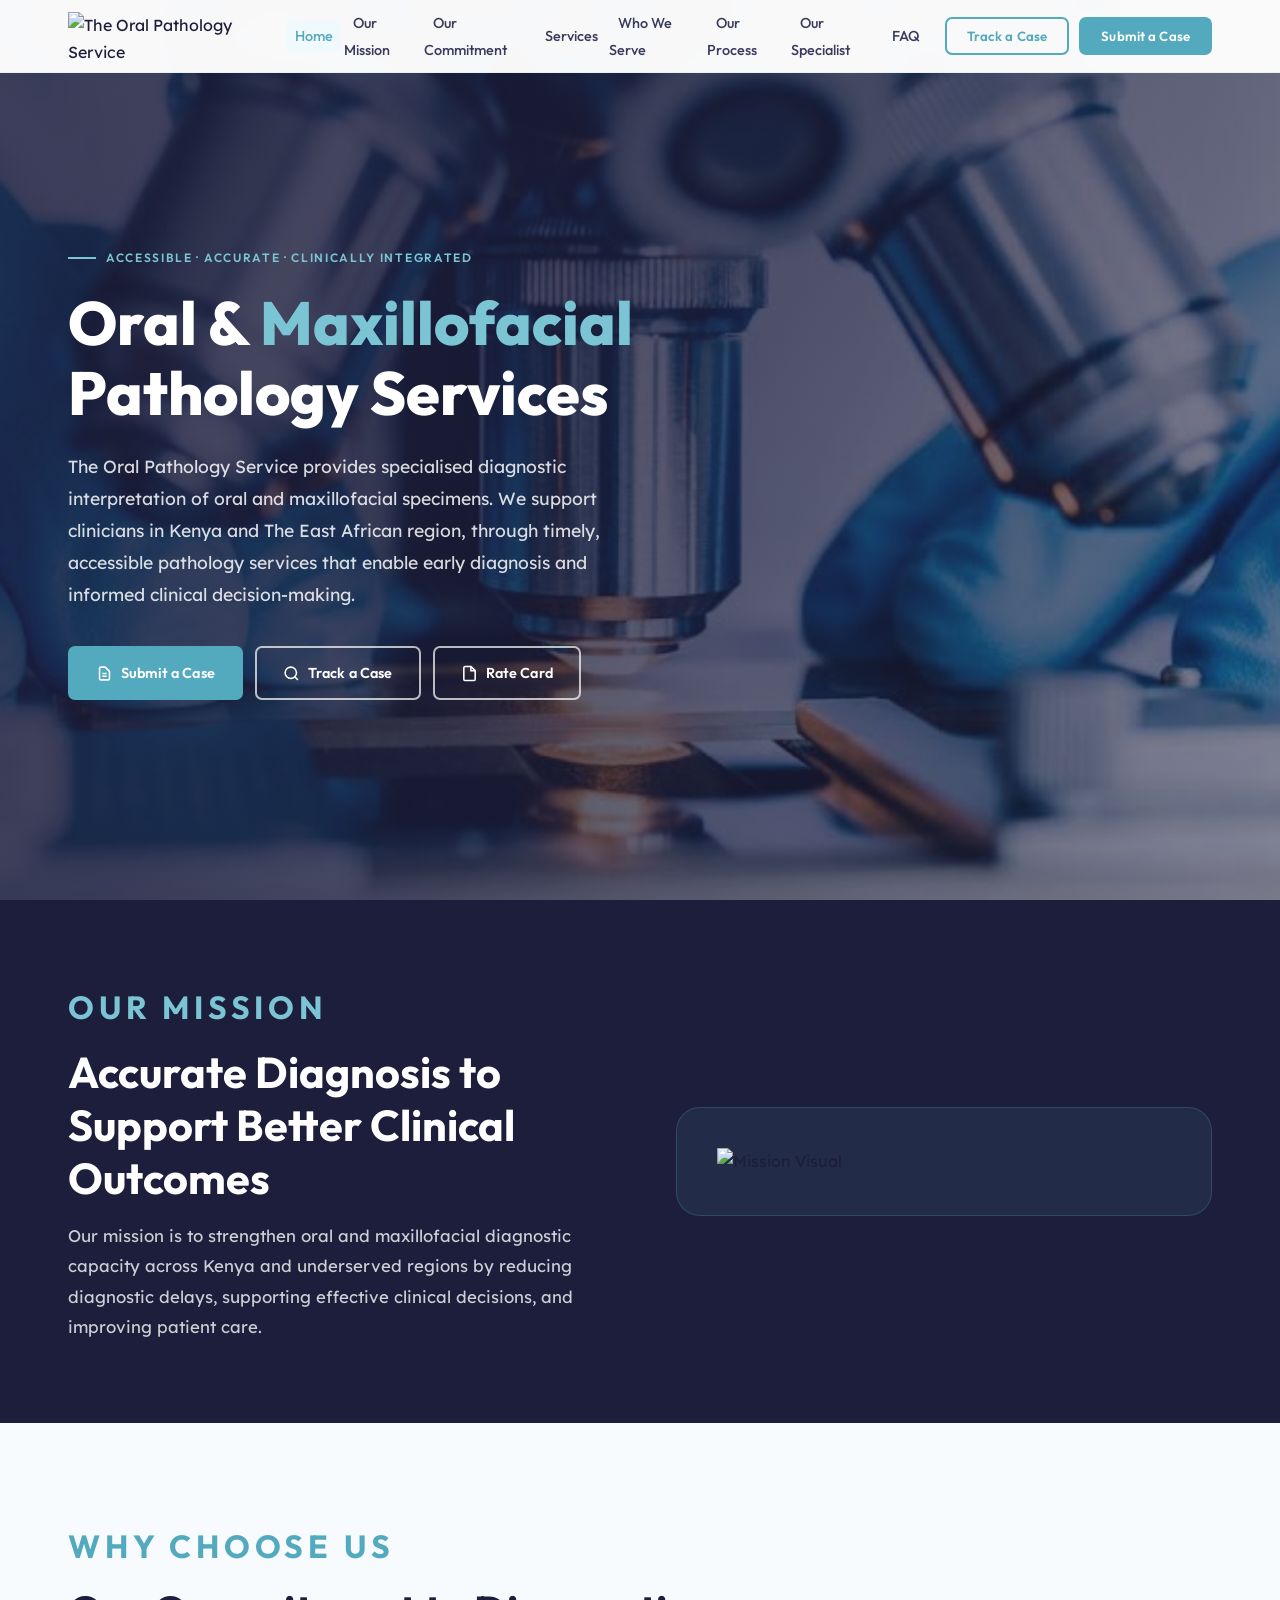
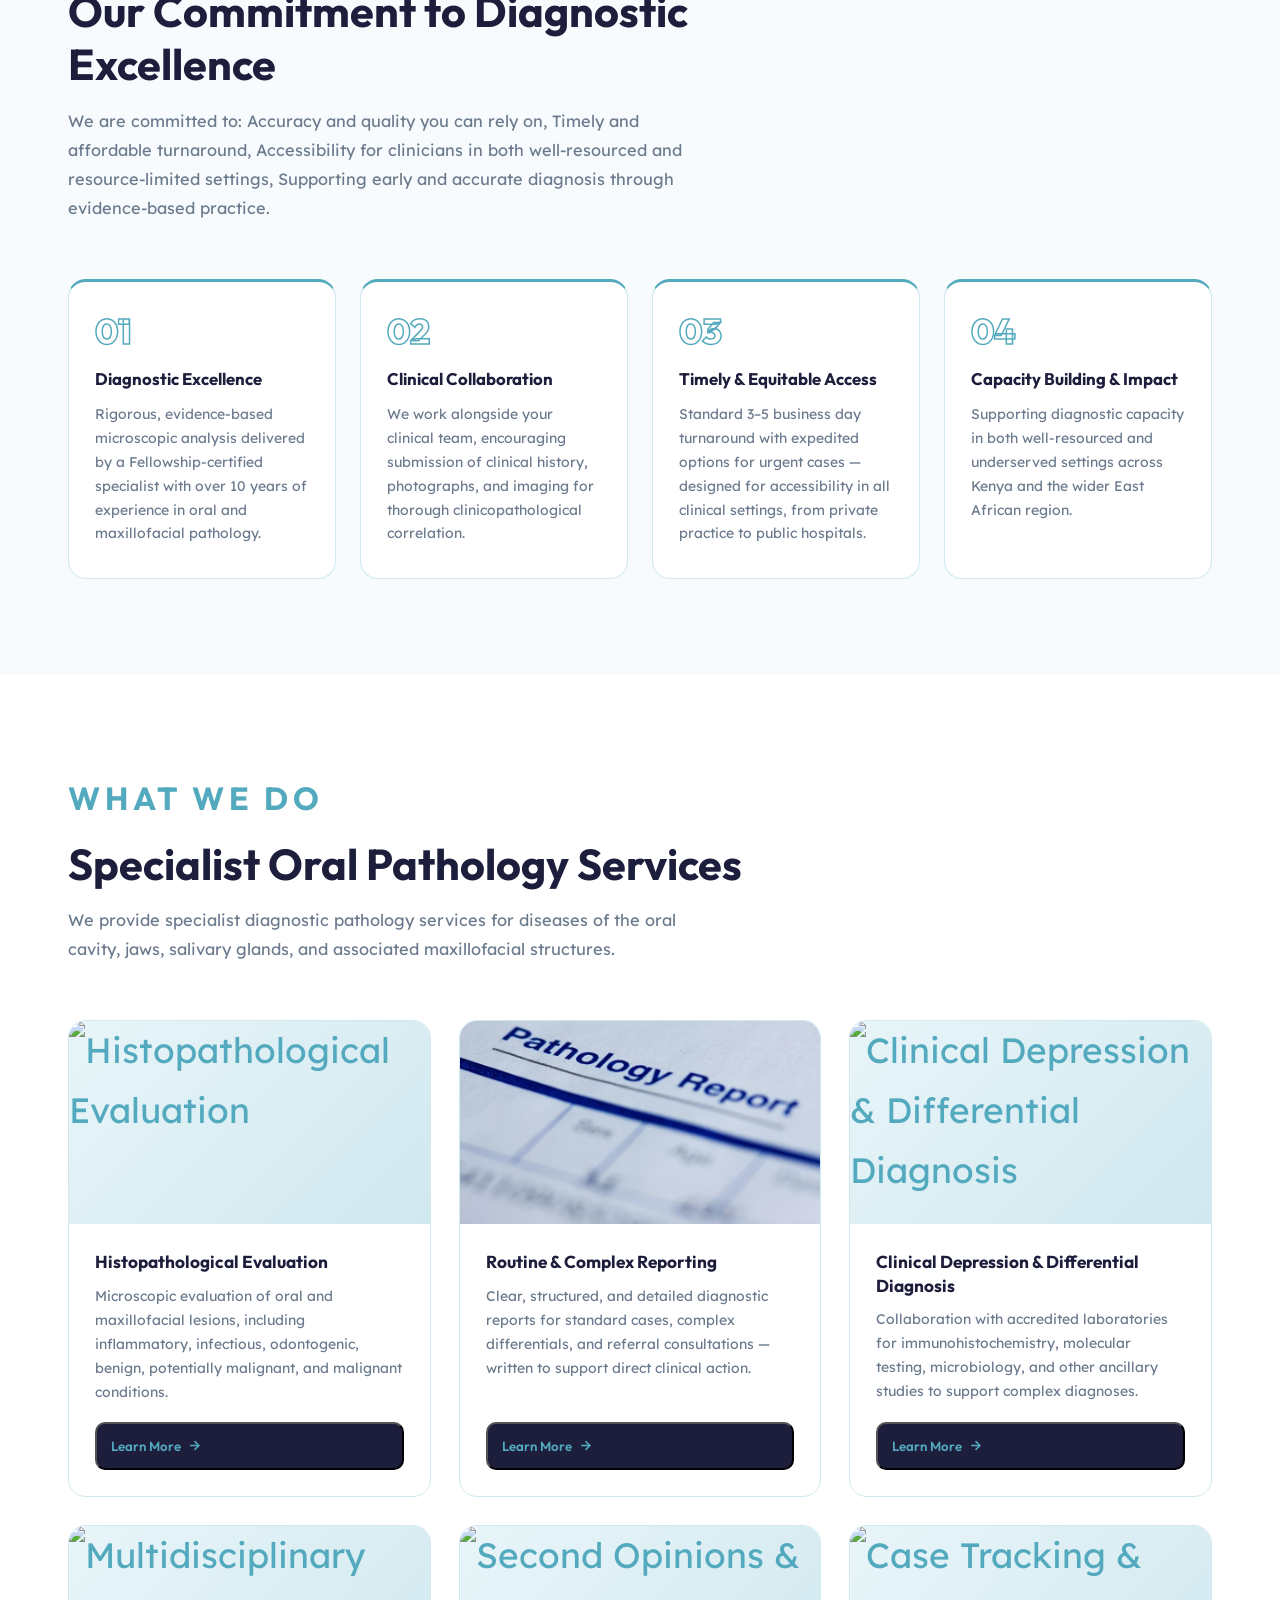
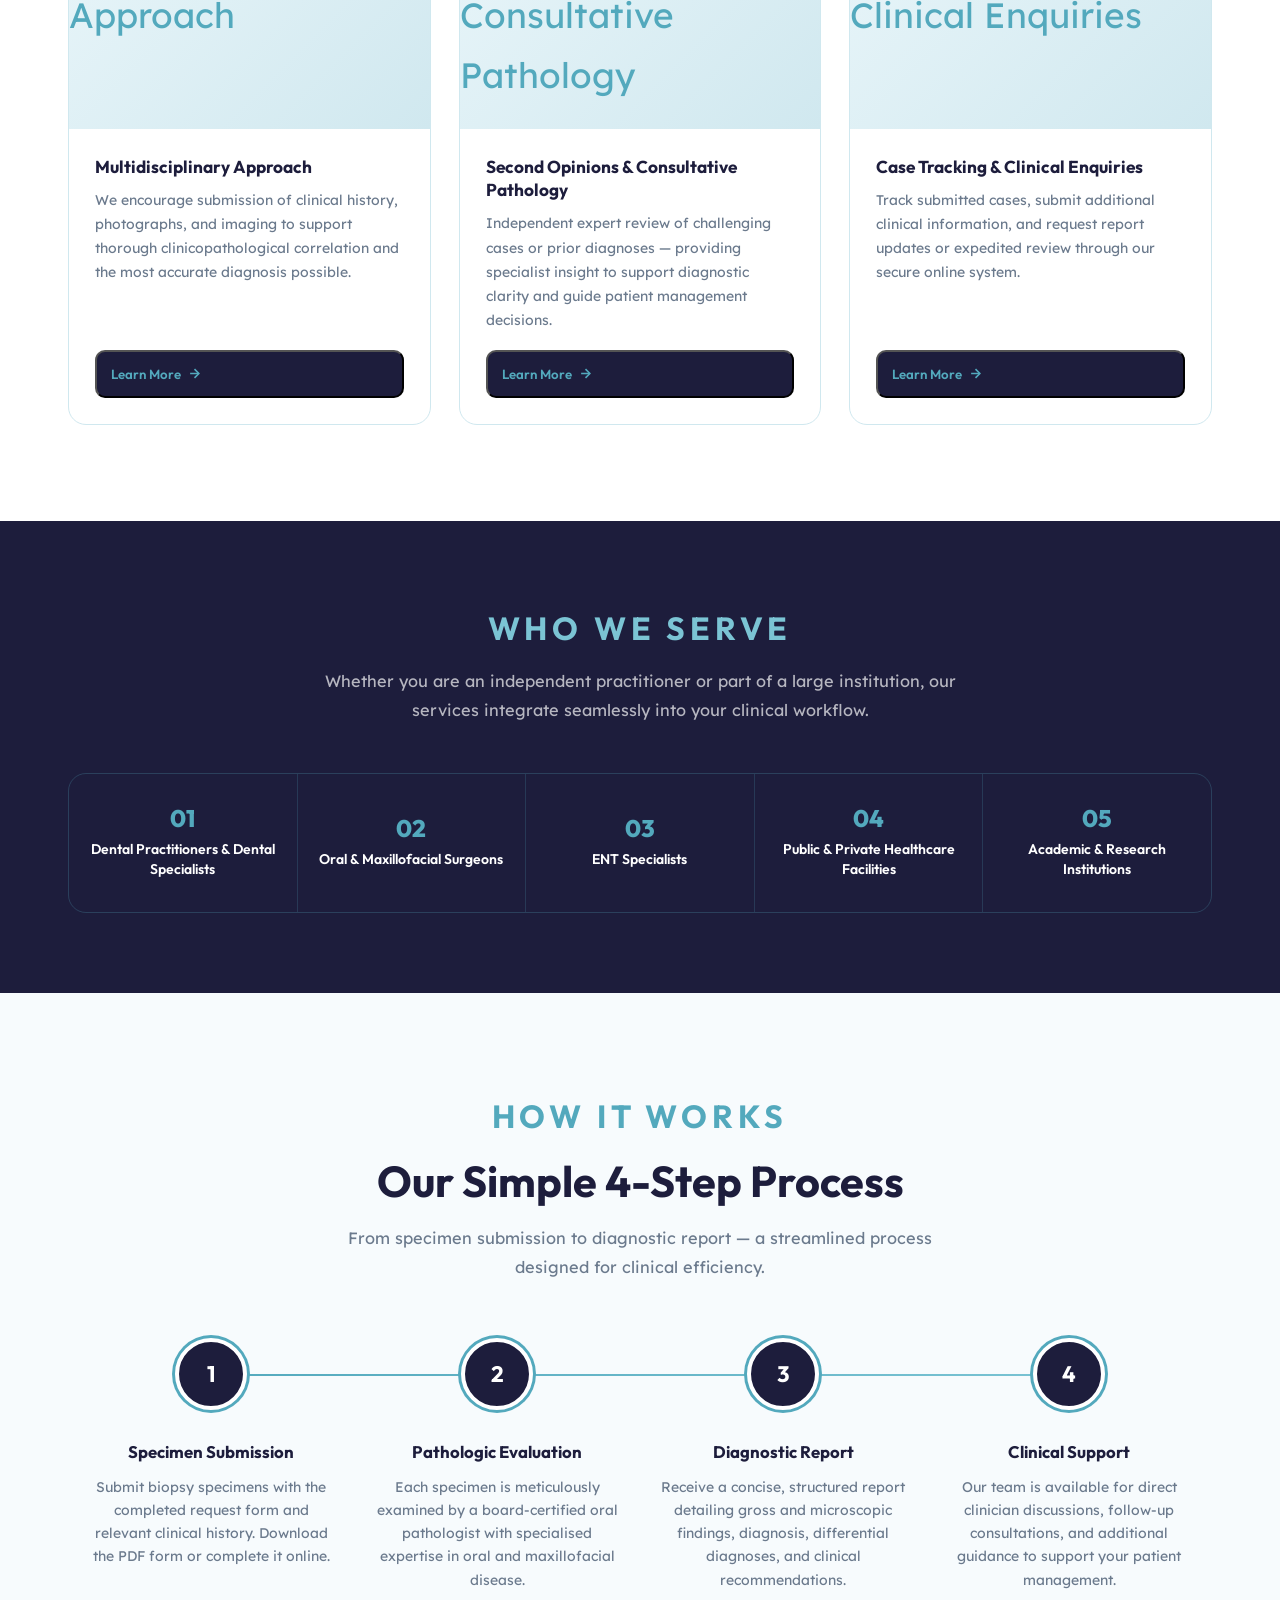
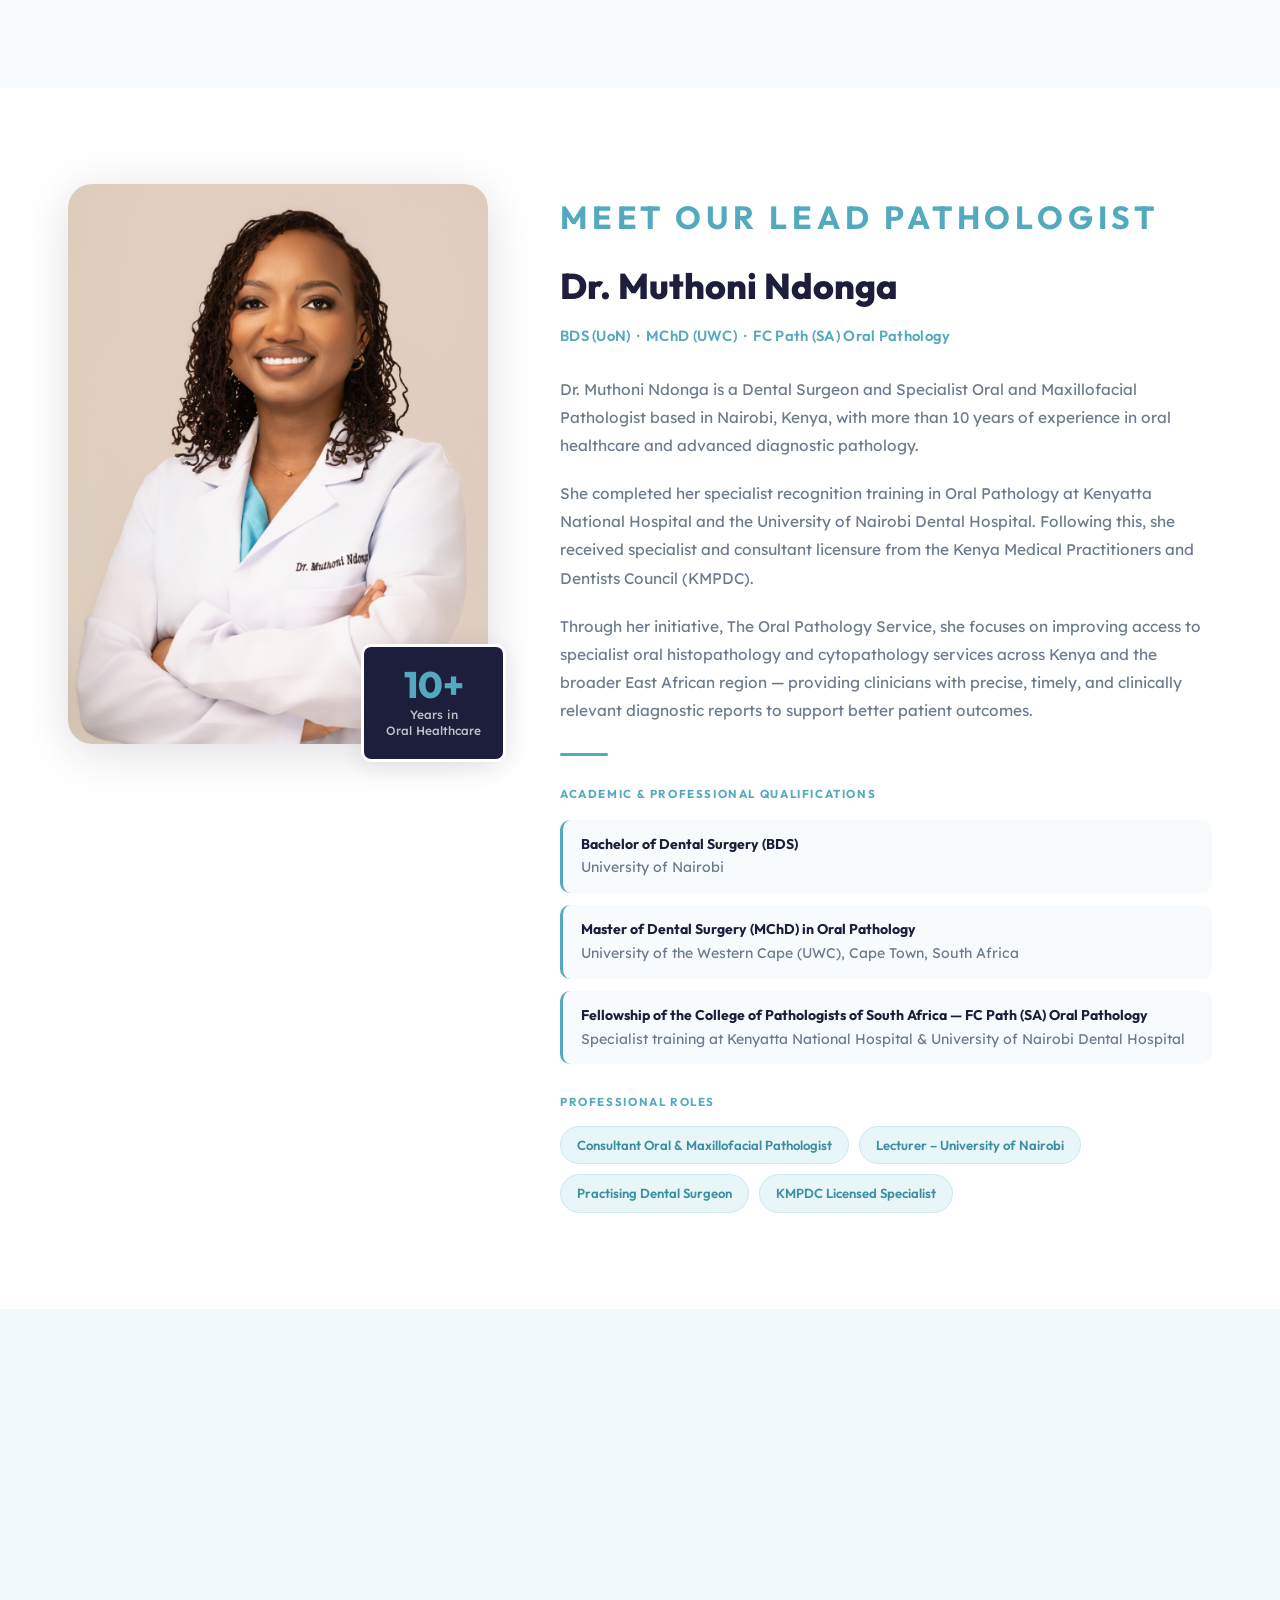
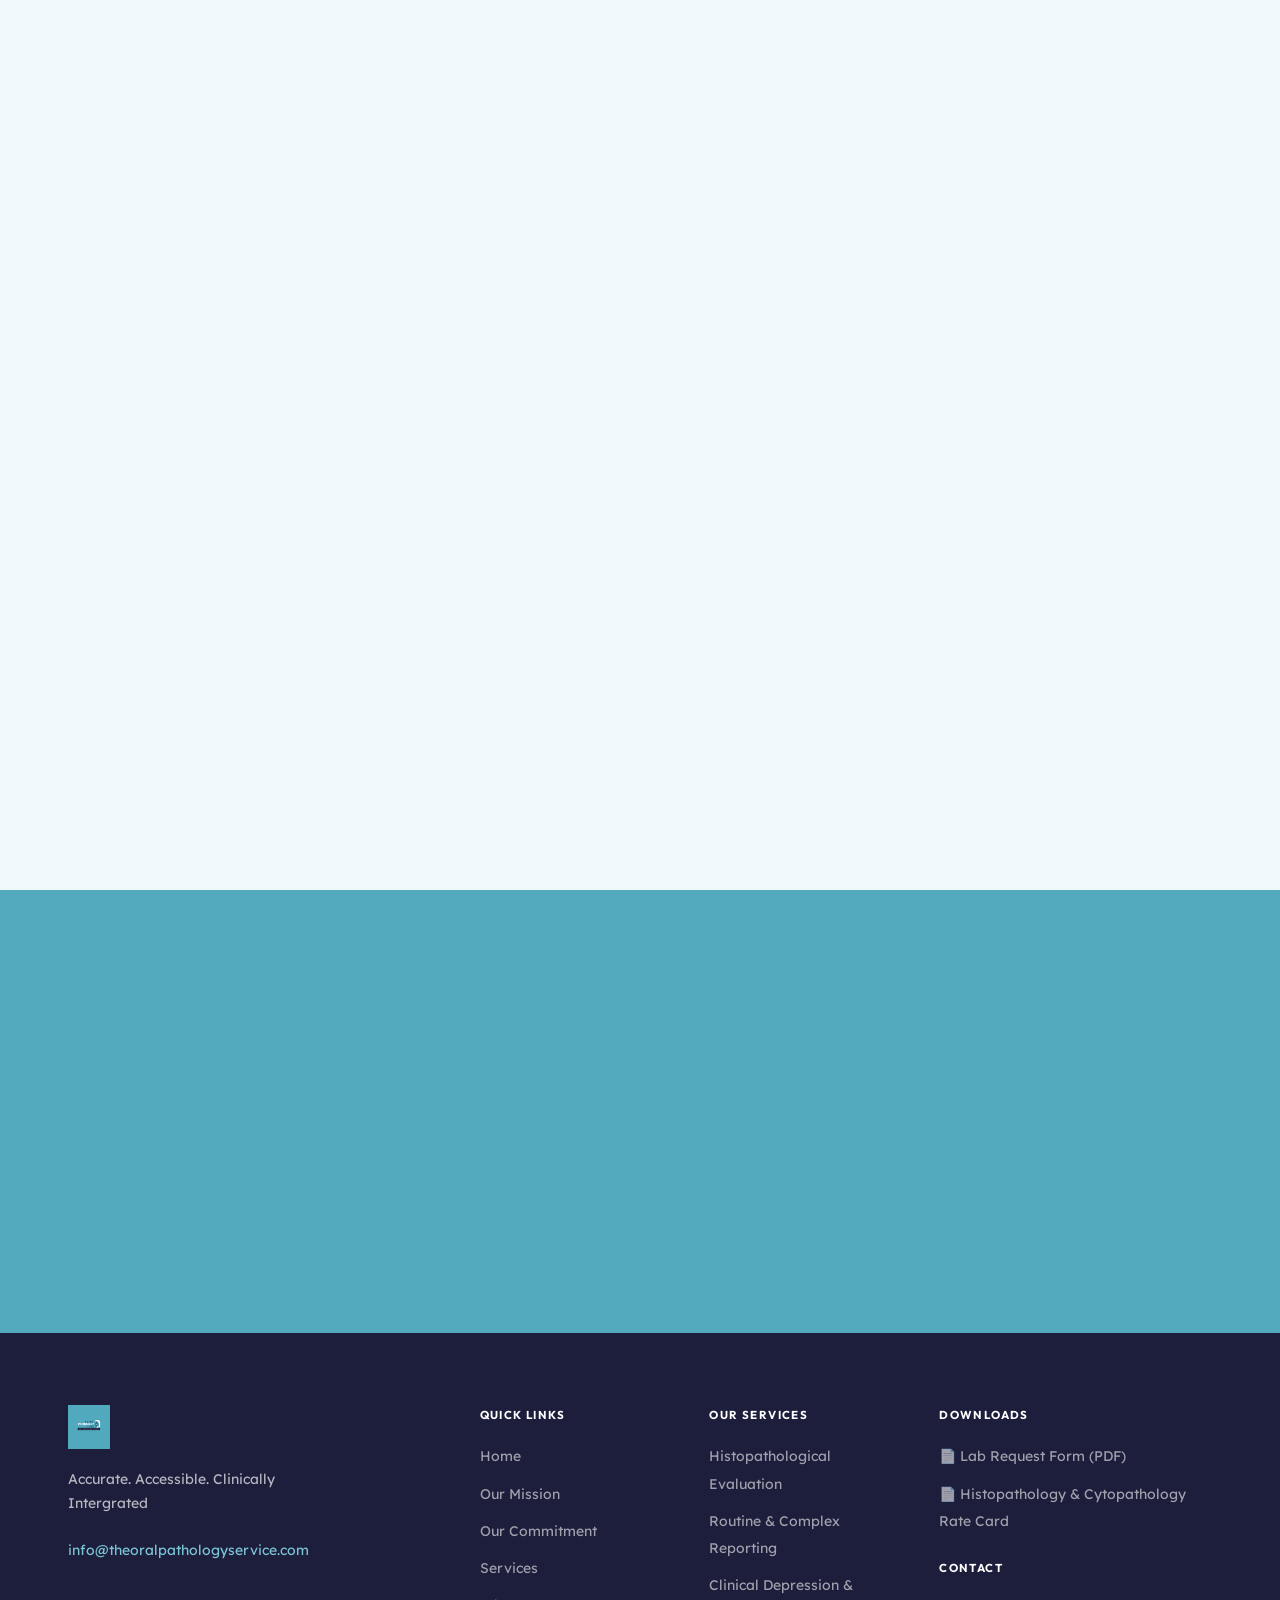
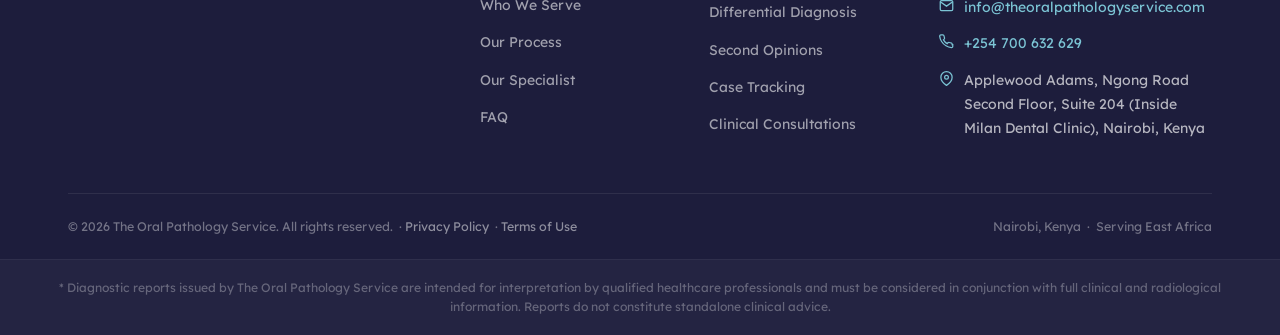
==== commit 3365c853: "made edits" ====
--- a/Desktop/Pathologyservice/index.html
+++ b/Desktop/Pathologyservice/index.html
@@ -154,7 +154,7 @@
     .section-label {
       display: inline-block;
       font-family: var(--font-display);
-      font-size: 0.72rem; font-weight: 700;
+      font-size: 2em; font-weight: 700;
       letter-spacing: 0.15em; text-transform: uppercase;
       color: var(--teal); margin-bottom: 12px;
     }
@@ -192,8 +192,8 @@
     }
     .nav-links { display: flex; align-items: center; gap: 2px; }
     .nav-links a {
-      color: var(--text-mid); font-size: 0.85rem; font-weight: 500;
-      padding: 7px 13px; border-radius: 6px;
+      color: var(--text-mid); font-size: 0.90rem; font-weight: 500;
+      padding: 7px 9px; border-radius: 6px;
       transition: var(--transition);
       font-family: var(--font-display);
     }
@@ -415,6 +415,9 @@
       display: inline-flex; align-items: center; gap: 6px;
       font-family: var(--font-display); font-size: 0.83rem; font-weight: 600;
       color: var(--teal); margin-top: 18px; transition: var(--transition);
+      border-radius: 10px;
+      padding:14px;
+      background: var(--navy) !important;
     }
     .service-card-link:hover { color: var(--teal-dark); gap: 10px; }
     .service-card-link svg { transition: var(--transition); }
@@ -895,7 +898,7 @@
   <header id="header" role="banner">
     <nav class="container nav-inner" aria-label="Main navigation">
       <a href="#home" class="nav-logo" aria-label="The Oral Pathology Service – Home">
-        <img src="OPS files/Logo files/png without bg/ops logo.2ai-02.png"
+        <img src="/OPS files/IMG_20260520_131942.jpg"
              alt="The Oral Pathology Service" />
       </a>
 
@@ -952,7 +955,7 @@
             Oral &amp; <em>Maxillofacial</em><br>Pathology Services
           </h1>
           <p class="hero-description">
-            The Oral Pathology Service provides specialised diagnostic interpretation of oral and maxillofacial Cases — supporting clinicians across Kenya and East Africa with timely, accurate, and accessible pathology services.
+           The Oral Pathology Service provides specialised diagnostic interpretation of oral and maxillofacial specimens. We support clinicians in Kenya and The East African region, through timely, accessible pathology services that enable early diagnosis and informed clinical decision-making.
           </p>
           <div class="hero-ctas">
             <button onclick="openModal('submission')" class="btn btn-primary">
@@ -973,9 +976,6 @@
       </div>
     </section>
 
-    <!-- ===== TRUST BAR ===== -->
-
-
     <!-- ===== OUR MISSION (standalone) ===== -->
     <section id="mission" aria-labelledby="mission-heading">
       <div class="container">
@@ -984,47 +984,13 @@
             <span class="section-label">Our Mission</span>
             <h2 id="mission-heading" class="section-title">Accurate Diagnosis to Support Better Clinical Outcomes</h2>
             <p class="mission-statement">
-              Our mission is to strengthen oral and maxillofacial diagnostic capacity across Kenya and underserved regions — reducing diagnostic delays, supporting effective clinical decisions, and improving patient care outcomes through accessible, specialist pathology.
+              Our mission is to strengthen oral and maxillofacial diagnostic capacity across Kenya and underserved regions by reducing diagnostic delays, supporting effective clinical decisions, and improving patient care.
             </p>
-            <p class="mission-italic">
-              Accurate diagnosis enables better clinical outcomes — for every patient, in every setting.
-            </p>
           </div>
 
           <div class="mission-visual fade-up fade-up-delay-2">
-            <h3>We Are Committed To</h3>
             <div class="mission-pillars">
-              <div class="mission-pillar">
-                <div class="pillar-dot"></div>
-                <div class="pillar-text">
-                  <strong>Accuracy &amp; Quality</strong>
-                  Evidence-based microscopic analysis you can rely on for every case.
-                </div>
-              </div>
-              <div class="mission-pillar">
-                <div class="pillar-dot"></div>
-                <div class="pillar-text">
-                  <strong>Timely &amp; Affordable Access</strong>
-                  Fast turnaround with transparent, fair pricing for all settings.
-                </div>
-              </div>
-              <div class="mission-pillar">
-                <div class="pillar-dot"></div>
-                <div class="pillar-text">
-                  <strong>Accessibility for All Clinicians</strong>
-                  Supporting both well-resourced and resource-limited environments equally.
-                </div>
-              </div>
-              <div class="mission-pillar">
-                <div class="pillar-dot"></div>
-                <div class="pillar-text">
-                  <strong>Supporting Early Diagnosis</strong>
-                  Enabling early and accurate diagnosis through evidence-based practice.
-                </div>
-              </div>
-            </div>
-          </div>
-        </div>
+              <img src="/OPS files/our mission photo.png" alt="Mission Visual" class="mission-image" />
       </div>
     </section>
 
@@ -1034,7 +1000,11 @@
         <div class="commitment-header fade-up">
           <span class="section-label">Why Choose Us</span>
           <h2 id="commitment-heading" class="section-title">Our Commitment to Diagnostic Excellence</h2>
-          <p class="section-subtitle">We are dedicated to providing accurate, timely, and equitable oral pathology services — helping clinicians make informed decisions and improving patient outcomes across Kenya and East Africa.</p>
+          <p class="section-subtitle">We are committed to:
+            Accuracy and quality you can rely on,
+            Timely and affordable turnaround,
+            Accessibility for clinicians in both well-resourced and resource-limited settings,
+            Supporting early and accurate diagnosis through evidence-based practice.</p>
         </div>
 
         <div class="commitment-cards">
@@ -1068,7 +1038,7 @@
         <div class="services-header fade-up">
           <span class="section-label">What We Do</span>
           <h2 id="services-heading" class="section-title">Specialist Oral Pathology Services</h2>
-          <p class="section-subtitle">We provide expert diagnostic pathology services for diseases of the oral cavity, jaws, salivary glands, and associated maxillofacial structures — delivered with clarity and clinical relevance.</p>
+          <p class="section-subtitle">We provide specialist diagnostic pathology services for diseases of the oral cavity, jaws, salivary glands, and associated maxillofacial structures.</p>
         </div>
 
         <div class="services-grid">
@@ -1076,7 +1046,7 @@
           <article class="service-card fade-up fade-up-delay-1">
             <div class="service-card-img">
               <div class="service-card-img-placeholder">
-                🔬<span>Photo Placeholder</span>
+                <img src="/OPS files/ImageForNews_76588_17264852707443459 (1).webp" alt="Histopathological Evaluation" class="service-card-image" />
               </div>
             </div>
             <div class="service-card-body">
@@ -1092,7 +1062,8 @@
           <article class="service-card fade-up fade-up-delay-2">
             <div class="service-card-img">
               <div class="service-card-img-placeholder">
-                📋<span>Photo Placeholder</span>
+                <img src="OPS files/routine and coplex report.jpg
+                " alt="Routine and Complex Reporting" class="service-card-image" />
               </div>
             </div>
             <div class="service-card-body">
@@ -1108,11 +1079,11 @@
           <article class="service-card fade-up fade-up-delay-3">
             <div class="service-card-img">
               <div class="service-card-img-placeholder">
-                🧬<span>Photo Placeholder</span>
+                <img src="/OPS files/diagnostic.webp" alt="Clinical Depression & Differential Diagnosis" class="service-card-image" />
               </div>
             </div>
             <div class="service-card-body">
-              <h3 class="service-card-title">Ancillary Diagnostic Support</h3>
+              <h3 class="service-card-title">Clinical Depression &amp; Differential Diagnosis</h3>
               <p class="service-card-desc">Collaboration with accredited laboratories for immunohistochemistry, molecular testing, microbiology, and other ancillary studies to support complex diagnoses.</p>
               <button onclick="openModal('enquiry')" class="service-card-link">
                 Learn More
@@ -1124,7 +1095,7 @@
           <article class="service-card fade-up fade-up-delay-1">
             <div class="service-card-img">
               <div class="service-card-img-placeholder">
-                👥<span>Photo Placeholder</span>
+                <img src="/OPS files/ChatGPT Image May 26, 2026, 08_38_22 PM.png" alt="Multidisciplinary Approach" class="service-card-image" />
               </div>
             </div>
             <div class="service-card-body">
@@ -1140,7 +1111,7 @@
           <article class="service-card fade-up fade-up-delay-2">
             <div class="service-card-img">
               <div class="service-card-img-placeholder">
-                🔍<span>Photo Placeholder</span>
+                <img src="/OPS files/Second opinions.png" alt="Second Opinions & Consultative Pathology" class="service-card-image" /> 
               </div>
             </div>
             <div class="service-card-body">
@@ -1156,7 +1127,7 @@
           <article class="service-card fade-up fade-up-delay-3">
             <div class="service-card-img">
               <div class="service-card-img-placeholder">
-                📡<span>Photo Placeholder</span>
+                <img src="/OPS files/Case track.png" alt="Case Tracking & Clinical Enquiries" class="service-card-image" />
               </div>
             </div>
             <div class="service-card-body">
@@ -1178,7 +1149,6 @@
       <div class="container">
         <div class="section-header text-center fade-up" style="margin-bottom:48px;">
           <span class="section-label">Who We Serve</span>
-          <h2 id="clients-heading" class="section-title">Designed for Every Clinical Setting</h2>
           <p class="section-subtitle">Whether you are an independent practitioner or part of a large institution, our services integrate seamlessly into your clinical workflow.</p>
         </div>
 
@@ -1382,7 +1352,7 @@
                 How do I submit a specimen?
                 <svg width="19" height="19" viewBox="0 0 24 24" fill="none" stroke="currentColor" stroke-width="2.5"><line x1="12" y1="5" x2="12" y2="19"/><line x1="5" y1="12" x2="19" y2="12"/></svg>
               </button>
-              <div class="faq-a">Submit your specimen along with a completed laboratory request form and relevant clinical history. You can download the printable PDF request form, or complete our online submission form. Our team will guide you through every step.</div>
+              <div class="faq-a">Submit your case along with a completed laboratory request form and relevant clinical history. You can download the printable PDF request form, or complete our online submission form. Our team will guide you through every step.</div>
             </div>
 
             <div class="faq-item">
@@ -1401,7 +1371,7 @@
             <div class="faq-action-links">
               <button onclick="openModal('submission')" class="faq-action-link">
                 <svg width="17" height="17" viewBox="0 0 24 24" fill="none" stroke="currentColor" stroke-width="2"><path d="M9 12h6m-6 4h6m2 5H7a2 2 0 0 1-2-2V5a2 2 0 0 1 2-2h5.586a1 1 0 0 1 .707.293l5.414 5.414A1 1 0 0 1 19 9.414V19a2 2 0 0 1-2 2z"/></svg>
-                <span>Submit a Specimen Request</span>
+                <span>Submit a Case Request</span>
                 <svg width="15" height="15" viewBox="0 0 24 24" fill="none" stroke="currentColor" stroke-width="2"><line x1="5" y1="12" x2="19" y2="12"/><polyline points="12 5 19 12 12 19"/></svg>
               </button>
               <button onclick="openModal('tracking')" class="faq-action-link">
@@ -1450,7 +1420,7 @@
               </div>
               <div class="contact-info-item">
                 <svg width="16" height="16" viewBox="0 0 24 24" fill="none" stroke="currentColor" stroke-width="2"><path d="M21 10c0 7-9 13-9 13s-9-6-9-13a9 9 0 0 1 18 0z"/><circle cx="12" cy="10" r="3"/></svg>
-                Nairobi, Kenya · Serving East Africa
+                Applewood Adams, Ngong Road Second Floor, Suite 204 (Inside Milan Dental Clinic), Nairobi, Kenya · Serving East Africa
               </div>
             </div>
           </div>
@@ -1458,7 +1428,7 @@
           <div class="contact-strip-actions fade-up fade-up-delay-2">
             <button onclick="openModal('submission')" class="btn btn-navy">
               <svg width="17" height="17" viewBox="0 0 24 24" fill="none" stroke="currentColor" stroke-width="2"><path d="M9 12h6m-6 4h6m2 5H7a2 2 0 0 1-2-2V5a2 2 0 0 1 2-2h5.586a1 1 0 0 1 .707.293l5.414 5.414A1 1 0 0 1 19 9.414V19a2 2 0 0 1-2 2z"/></svg>
-              Submit a Specimen
+              Submit a Case
             </button>
             <button onclick="openModal('tracking')" class="btn btn-outline-white">
               <svg width="17" height="17" viewBox="0 0 24 24" fill="none" stroke="currentColor" stroke-width="2"><circle cx="11" cy="11" r="8"/><path d="m21 21-4.35-4.35"/></svg>
@@ -1483,7 +1453,7 @@
         <div class="footer-brand">
           <img src="OPS files/Logo files/png without bg/ops logo.2ai-02.png"
                alt="The Oral Pathology Service" loading="lazy" />
-          <p>Providing specialist oral and maxillofacial pathology diagnostic services to clinicians across Kenya and East Africa. Accurate. Timely. Accessible.</p>
+          <p>Accurate. Accessible. Clinically Intergrated</p>
           <a href="mailto:info@theoralpathologyservice.com">info@theoralpathologyservice.com</a>
         </div>
 
@@ -1506,7 +1476,7 @@
           <ul class="footer-links">
             <li><a href="#services">Histopathological Evaluation</a></li>
             <li><a href="#services">Routine &amp; Complex Reporting</a></li>
-            <li><a href="#services">Ancillary Diagnostic Support</a></li>
+            <li><a href="#services">Clinical Depression &amp; Differential Diagnosis</a></li>
             <li><a href="#services">Second Opinions</a></li>
             <li><a href="#services">Case Tracking</a></li>
             <li><a href="#services">Clinical Consultations</a></li>
@@ -1540,7 +1510,7 @@
             </div>
             <div class="footer-contact-item">
               <svg width="15" height="15" viewBox="0 0 24 24" fill="none" stroke="currentColor" stroke-width="2"><path d="M21 10c0 7-9 13-9 13s-9-6-9-13a9 9 0 0 1 18 0z"/><circle cx="12" cy="10" r="3"/></svg>
-              Nairobi, Kenya
+             Applewood Adams, Ngong Road Second Floor, Suite 204 (Inside Milan Dental Clinic), Nairobi, Kenya
             </div>
           </div>
         </div>
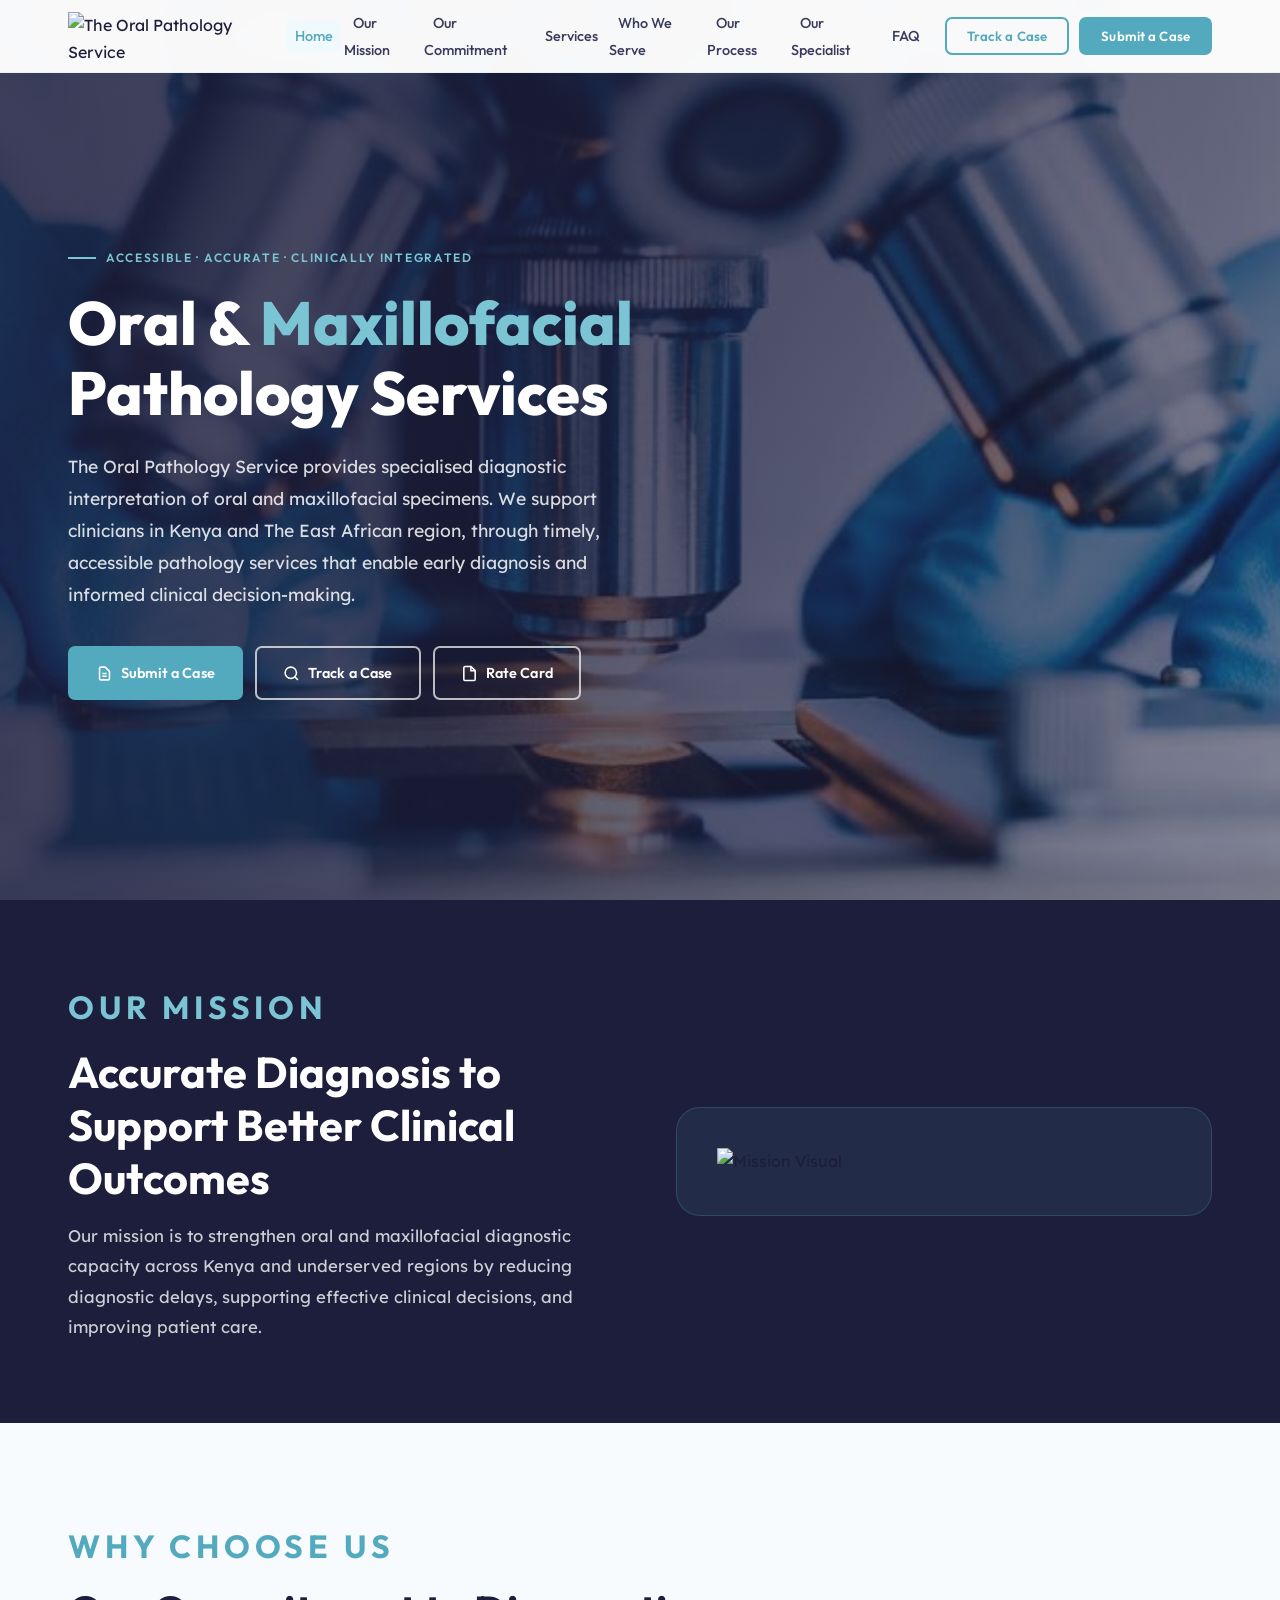
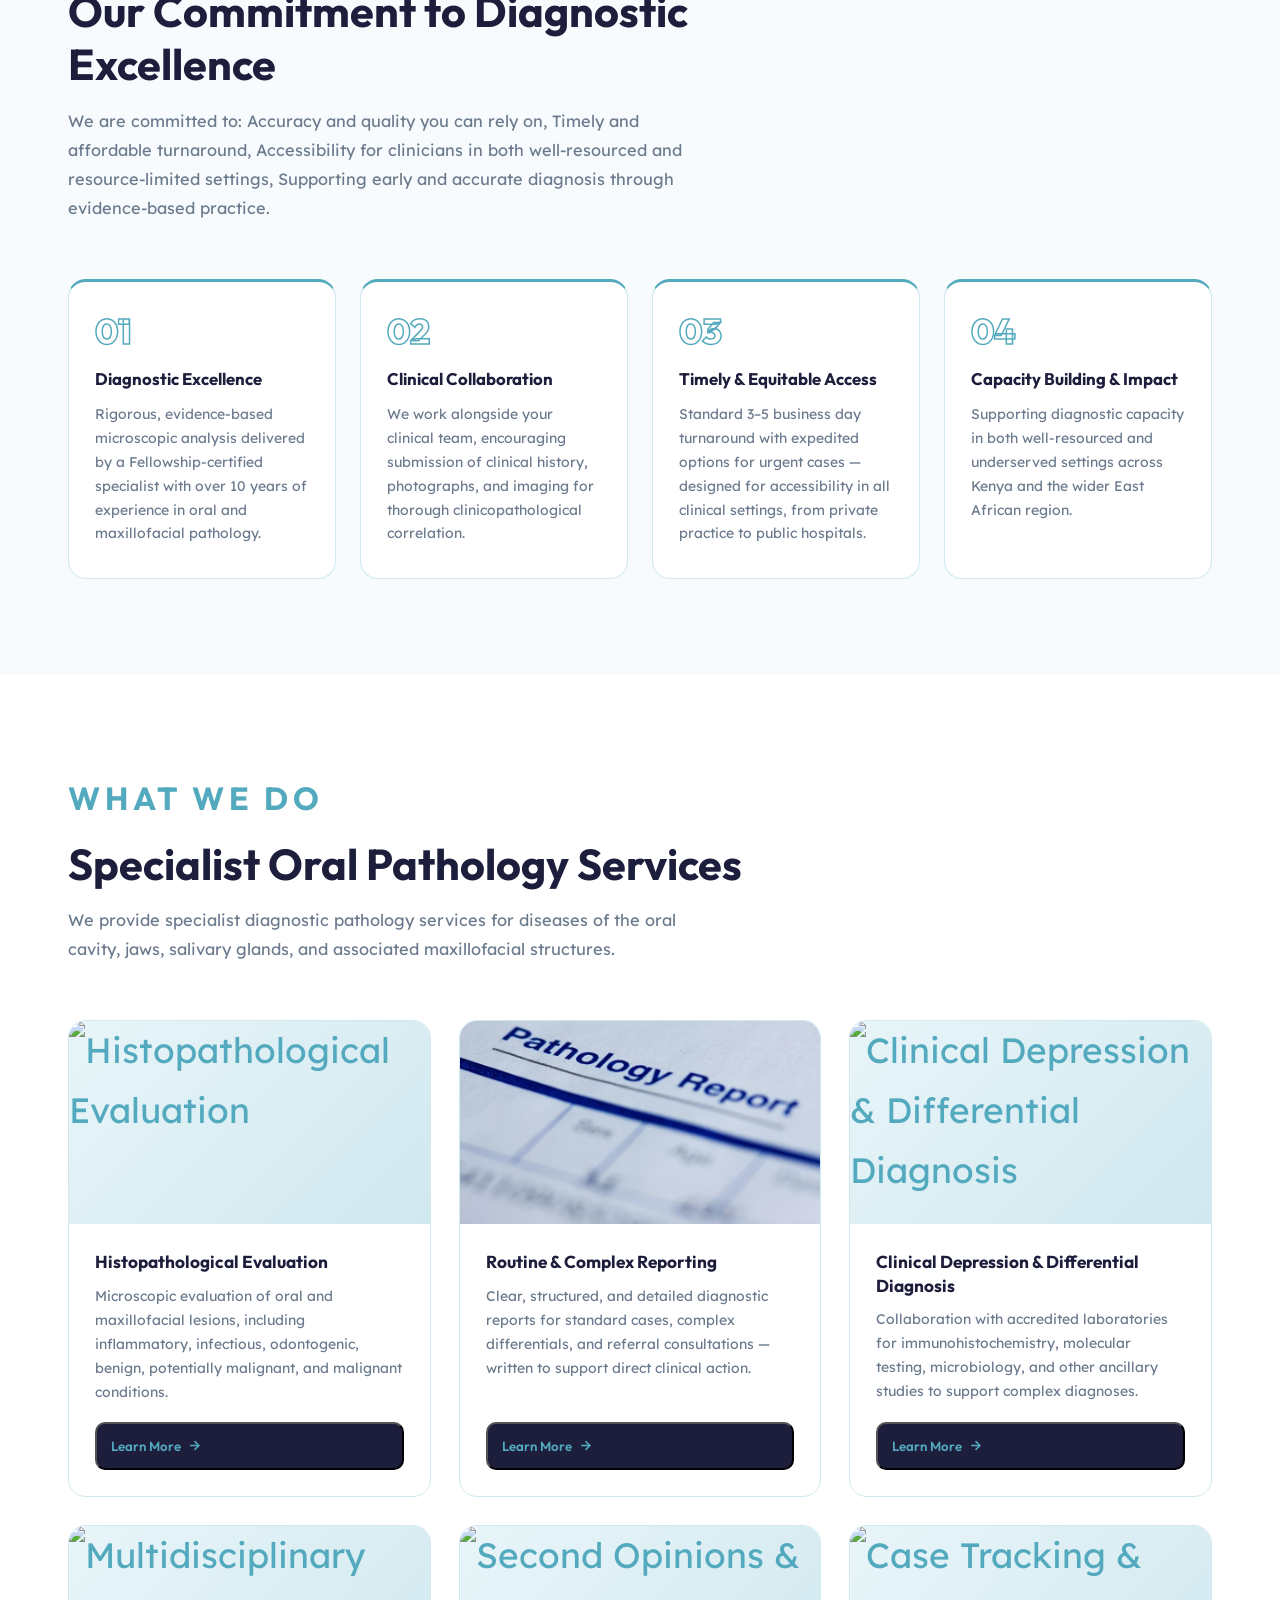
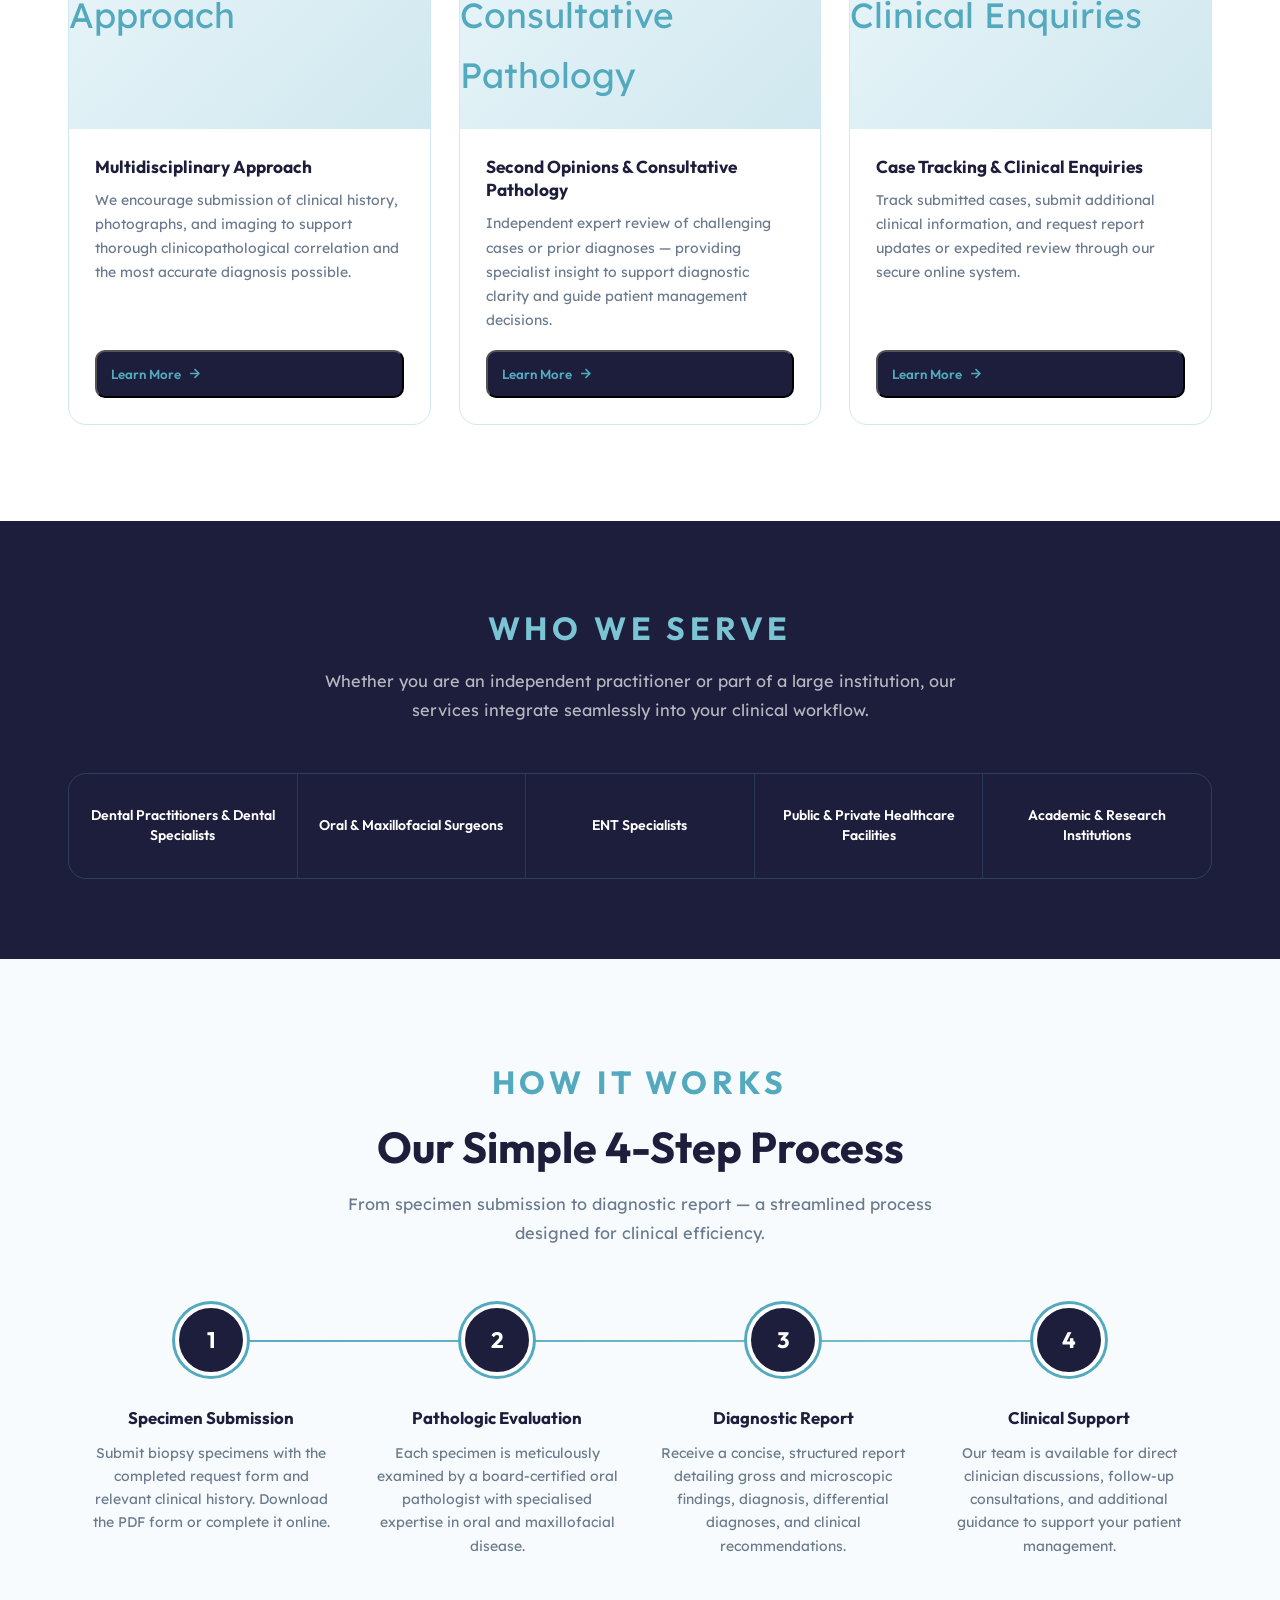
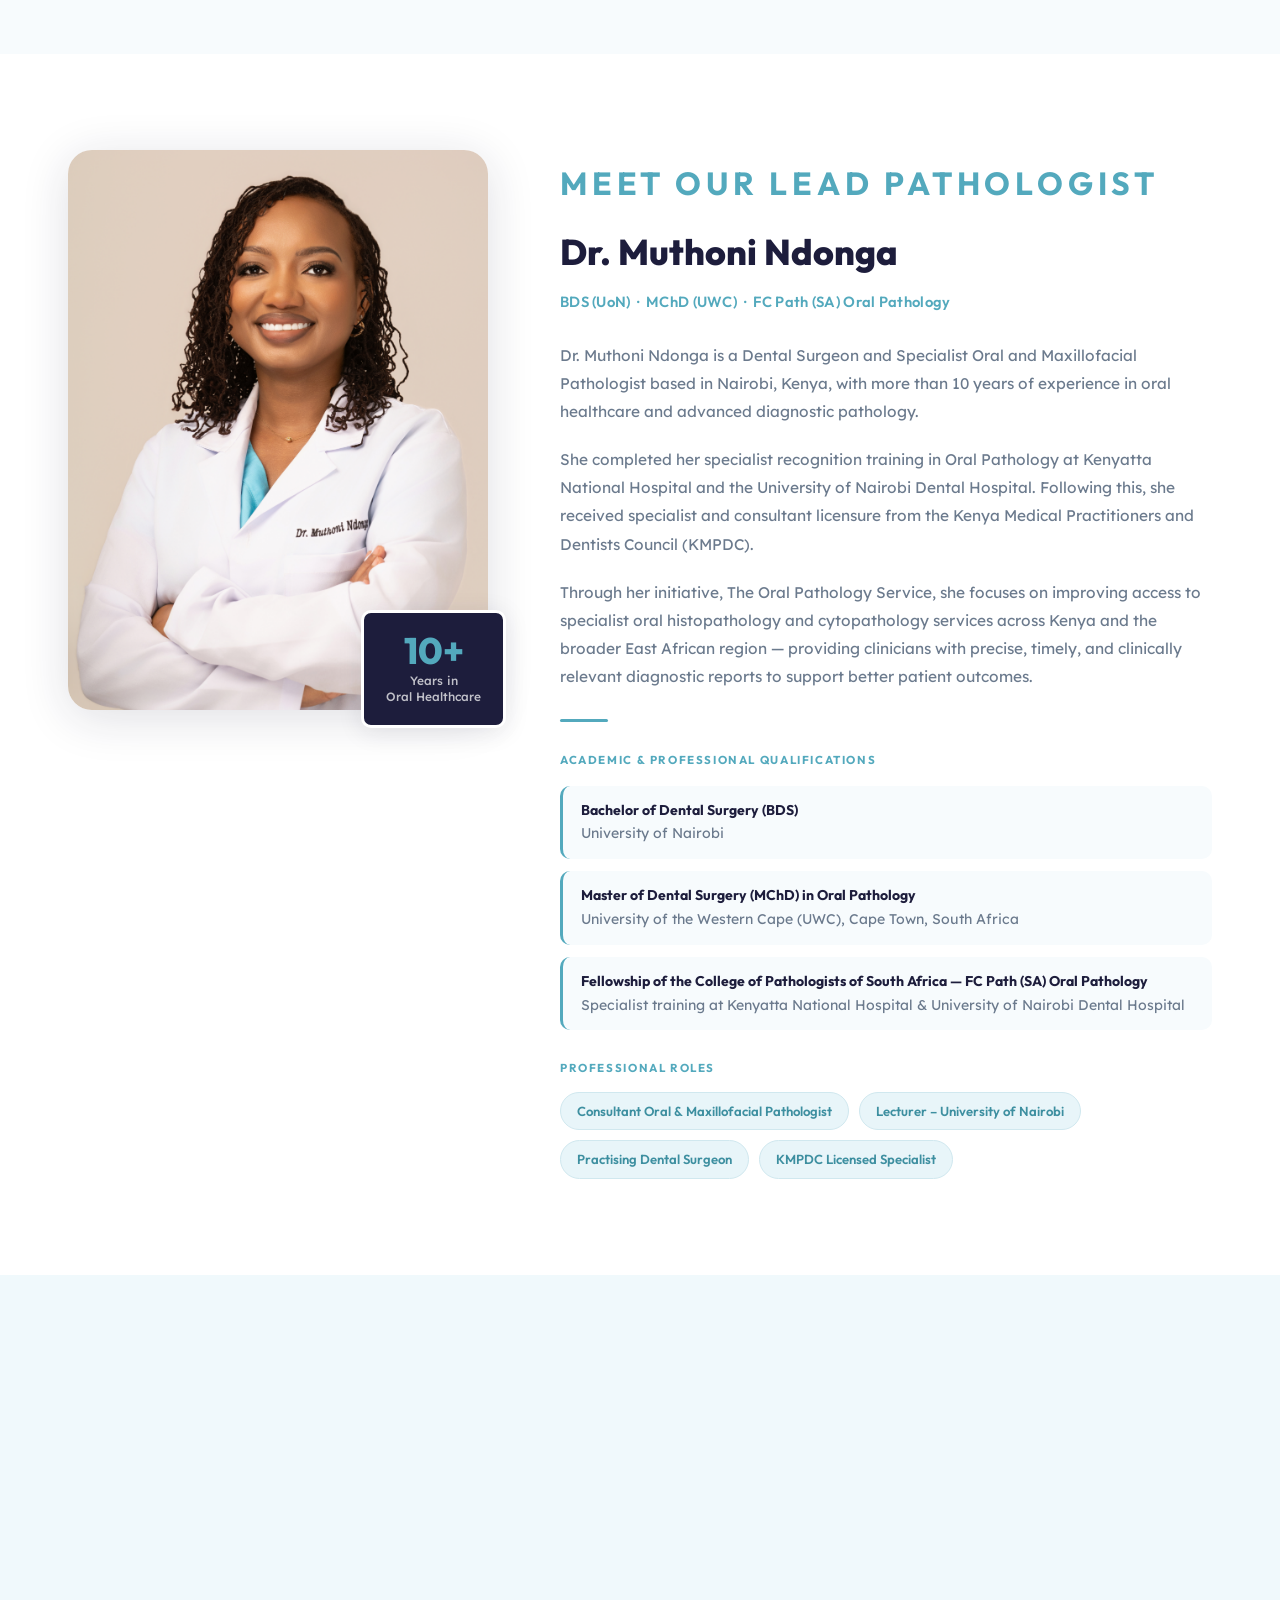
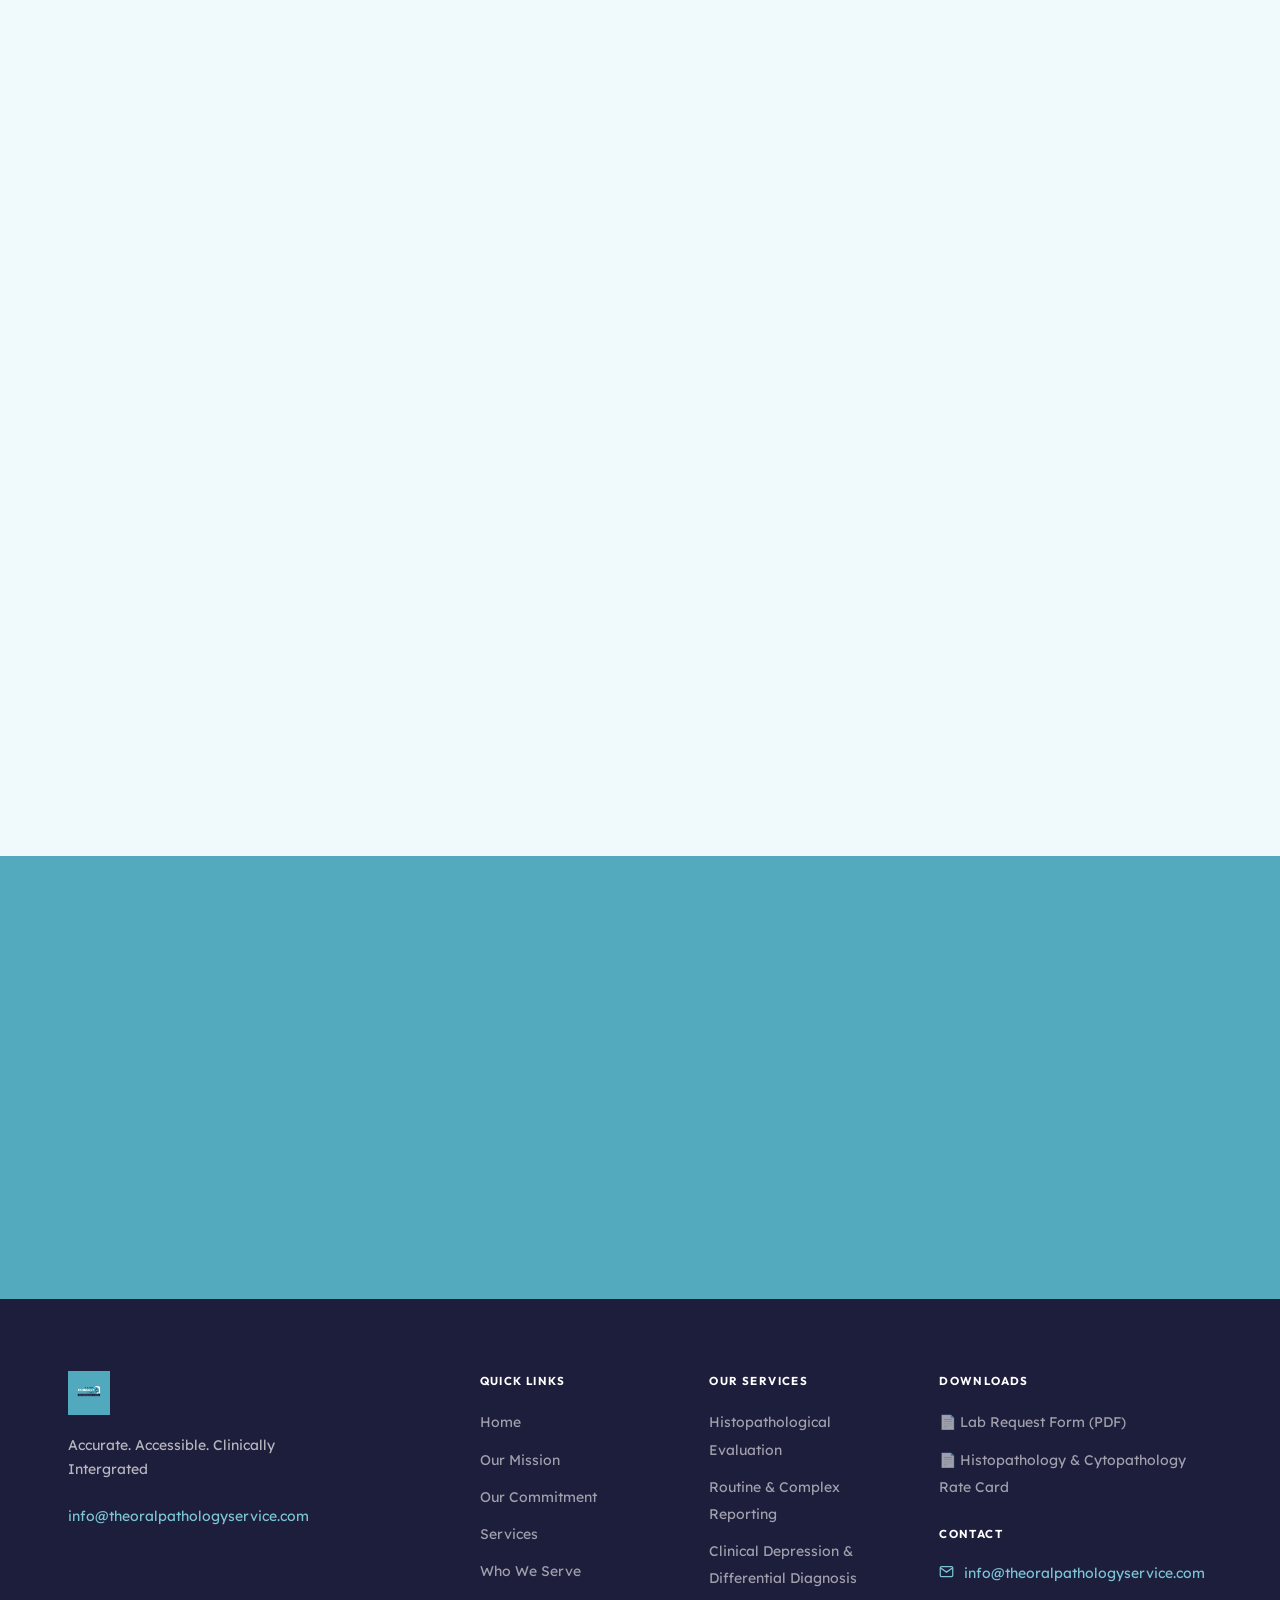
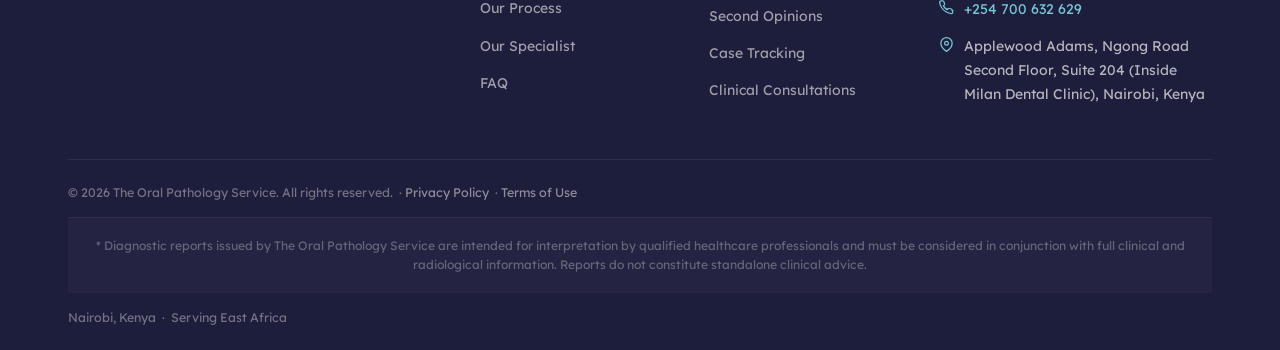
==== commit f0915214: "Update index.html and add vscode settings" ====
--- a/Desktop/Pathologyservice/index.html
+++ b/Desktop/Pathologyservice/index.html
@@ -1154,23 +1154,18 @@
 
         <div class="clients-strip fade-up fade-up-delay-1" role="list">
           <div class="client-item" role="listitem">
-            <div class="client-divider-num">01</div>
             <div class="client-item-label">Dental Practitioners &amp; Dental Specialists</div>
           </div>
           <div class="client-item" role="listitem">
-            <div class="client-divider-num">02</div>
             <div class="client-item-label">Oral &amp; Maxillofacial Surgeons</div>
           </div>
           <div class="client-item" role="listitem">
-            <div class="client-divider-num">03</div>
             <div class="client-item-label">ENT Specialists</div>
           </div>
           <div class="client-item" role="listitem">
-            <div class="client-divider-num">04</div>
             <div class="client-item-label">Public &amp; Private Healthcare Facilities</div>
           </div>
           <div class="client-item" role="listitem">
-            <div class="client-divider-num">05</div>
             <div class="client-item-label">Academic &amp; Research Institutions</div>
           </div>
         </div>
@@ -1522,11 +1517,11 @@
           &nbsp;·&nbsp;<a href="#">Privacy Policy</a>
           &nbsp;·&nbsp;<a href="#">Terms of Use</a>
         </p>
+        <div class="footer-disclaimer" role="note">
+      * Diagnostic reports issued by The Oral Pathology Service are intended for interpretation by qualified healthcare professionals and must be considered in conjunction with full clinical and radiological information. Reports do not constitute standalone clinical advice.
+    </div>
         <p class="footer-bottom-text">Nairobi, Kenya &nbsp;·&nbsp; Serving East Africa</p>
       </div>
-    </div>
-    <div class="footer-disclaimer" role="note">
-      * Diagnostic reports issued by The Oral Pathology Service are intended for interpretation by qualified healthcare professionals and must be considered in conjunction with full clinical and radiological information. Reports do not constitute standalone clinical advice.
     </div>
   </footer>
 
@@ -1562,8 +1557,8 @@
 
             <div class="form-row">
               <div class="form-group">
-                <label class="form-label" for="sub_name">Full Name <span class="req">*</span></label>
-                <input class="form-input" type="text" id="sub_name" name="clinician_name" placeholder="Dr. Jane Kamau" required autocomplete="name" />
+                <label class="form-label" for="sub_name">Patient Name <span class="req">*</span></label>
+                <input class="form-input" type="text" id="sub_name" name="clinician_name" placeholder="Patient Name" required autocomplete="name" />
               </div>
               <div class="form-group">
                 <label class="form-label" for="sub_email">Email Address <span class="req">*</span></label>
@@ -1576,7 +1571,7 @@
                 <input class="form-input" type="tel" id="sub_phone" name="phone" placeholder="+254 7XX XXX XXX" autocomplete="tel" />
               </div>
               <div class="form-group">
-                <label class="form-label" for="sub_facility">Clinical Facility / Institution <span class="req">*</span></label>
+                <label class="form-label" for="sub_facility">Requesting Clinician / Organisation <span class="req">*</span></label>
                 <input class="form-input" type="text" id="sub_facility" name="facility" placeholder="e.g. Aga Khan Hospital Nairobi" required />
               </div>
             </div>
@@ -1585,13 +1580,15 @@
                 <label class="form-label" for="sub_specimen_type">Specimen Type <span class="req">*</span></label>
                 <select class="form-select" id="sub_specimen_type" name="specimen_type" required>
                   <option value="">Select specimen type</option>
-                  <option value="soft-tissue">Soft Tissue Biopsy</option>
-                  <option value="bone">Bone Specimen</option>
-                  <option value="cytology">Cytology</option>
-                  <option value="odontogenic">Odontogenic (Tooth-bearing)</option>
-                  <option value="salivary-gland">Salivary Gland</option>
-                  <option value="second-opinion">Second Opinion (prior histology)</option>
+                  <option value="soft-tissue">Incisional Biopsy</option>
+                  <option value="bone">Excisional Biopsy</option>
+                  <option value="cytology">Wide local excision</option>
+                  <option value="odontogenic">Cyst enucleation</option>
                   <option value="other">Other</option>
+                  <div class="form-group">
+                <label class="form-label" for="sub_facility">Specify <span class="req">*</span></label>
+                <input class="form-input" type="text" id="sub_facility" name="facility" placeholder="if other specify" required />
+              </div>
                 </select>
               </div>
               <div class="form-group">
@@ -1653,8 +1650,8 @@
 
             <div class="form-row">
               <div class="form-group">
-                <label class="form-label" for="trk_name">Your Name <span class="req">*</span></label>
-                <input class="form-input" type="text" id="trk_name" name="clinician_name" placeholder="Dr. Jane Kamau" required />
+                <label class="form-label" for="trk_name">Patient Name <span class="req">*</span></label>
+                <input class="form-input" type="text" id="trk_name" name="clinician_name" placeholder="Patient Name" required />
               </div>
               <div class="form-group">
                 <label class="form-label" for="trk_email">Email Address <span class="req">*</span></label>
@@ -1665,6 +1662,10 @@
               <label class="form-label" for="trk_ref">Case / Specimen Reference <span class="req">*</span></label>
               <input class="form-input" type="text" id="trk_ref" name="case_reference" placeholder="e.g. OPS-2026-XXXX or your internal reference" required />
             </div>
+            <div class="form-group">
+                <label class="form-label" for="sub_facility">Requesting Clinician / Organisation <span class="req">*</span></label>
+                <input class="form-input" type="text" id="sub_facility" name="facility" placeholder="e.g. Aga Khan Hospital Nairobi" required />
+              </div>
             <div class="form-group">
               <label class="form-label" for="trk_date">Approximate Date of Submission</label>
               <input class="form-input" type="date" id="trk_date" name="submission_date" />
@@ -1704,7 +1705,7 @@
             <div class="form-row">
               <div class="form-group">
                 <label class="form-label" for="enq_name">Full Name <span class="req">*</span></label>
-                <input class="form-input" type="text" id="enq_name" name="name" placeholder="Patient Name" required />
+                <input class="form-input" type="text" id="enq_name" name="name" placeholder="Full Name" required />
               </div>
               <div class="form-group">
                 <label class="form-label" for="enq_email">Email Address <span class="req">*</span></label>
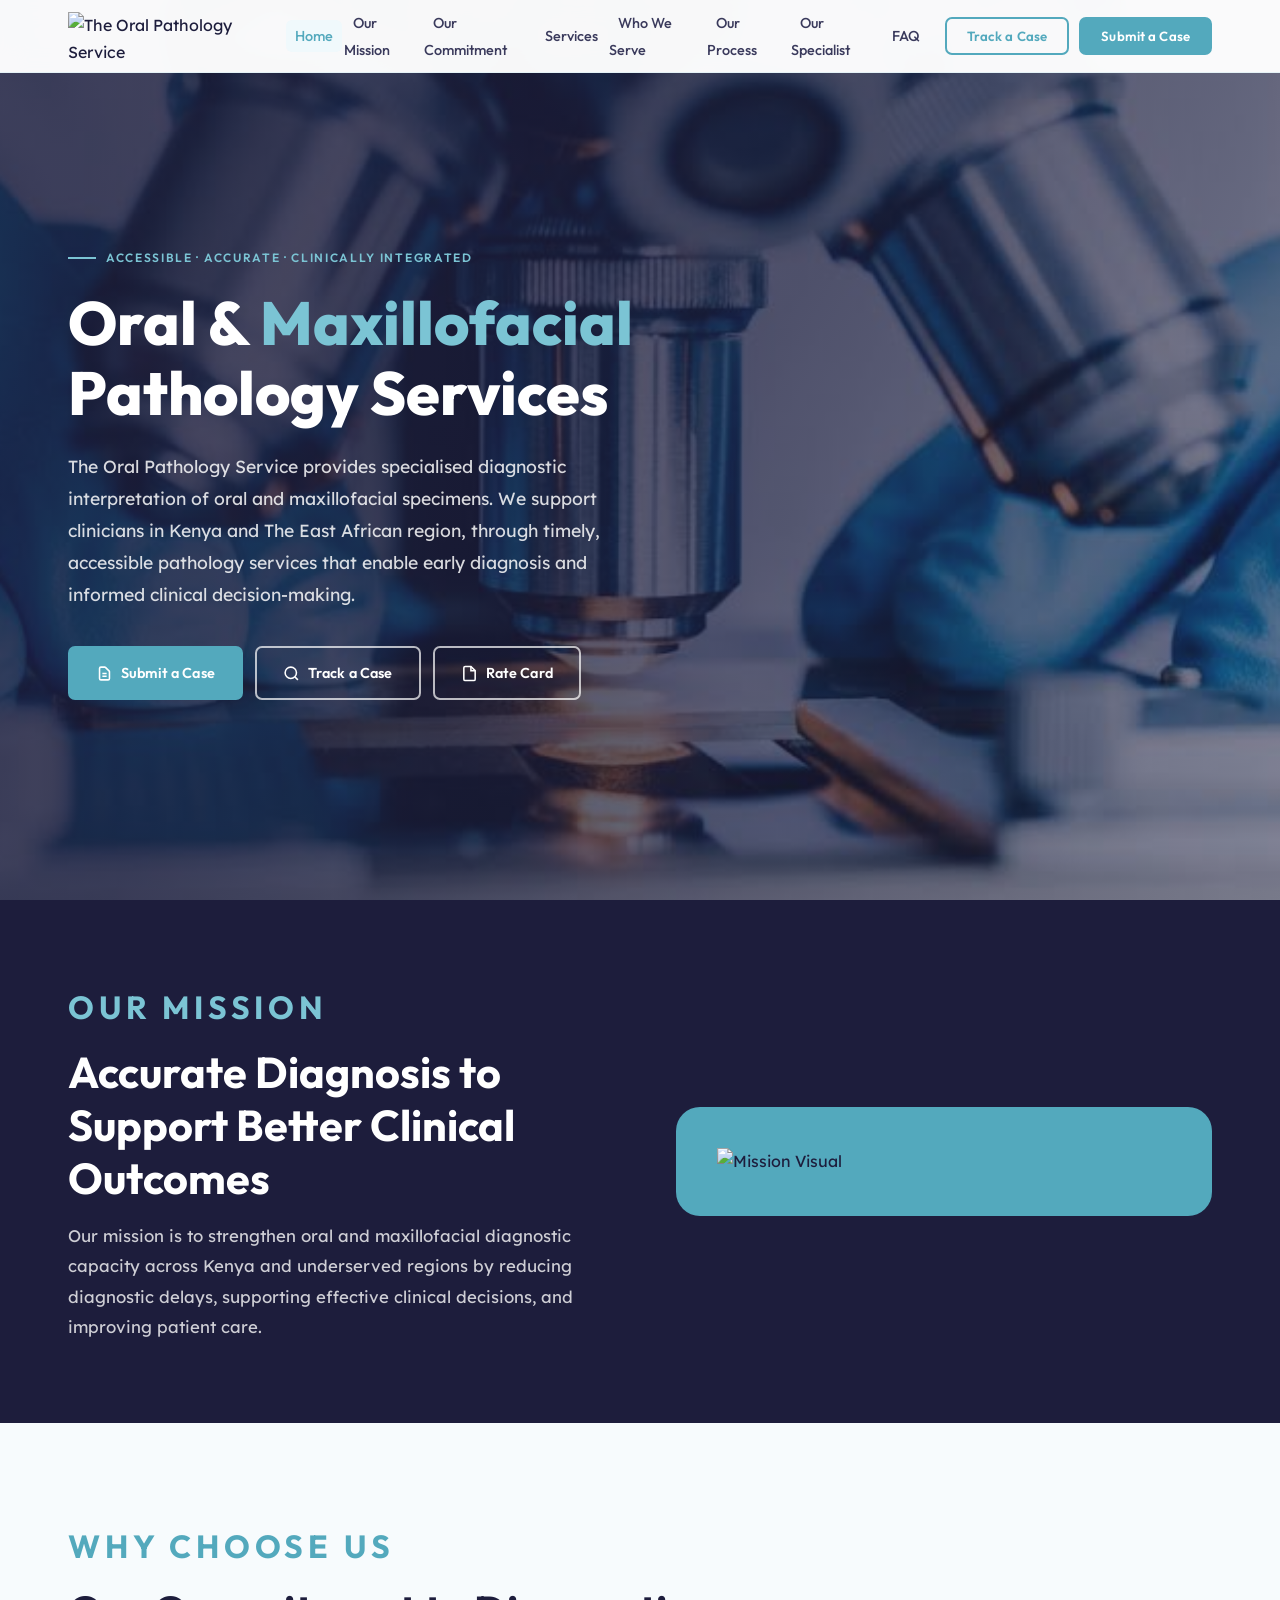
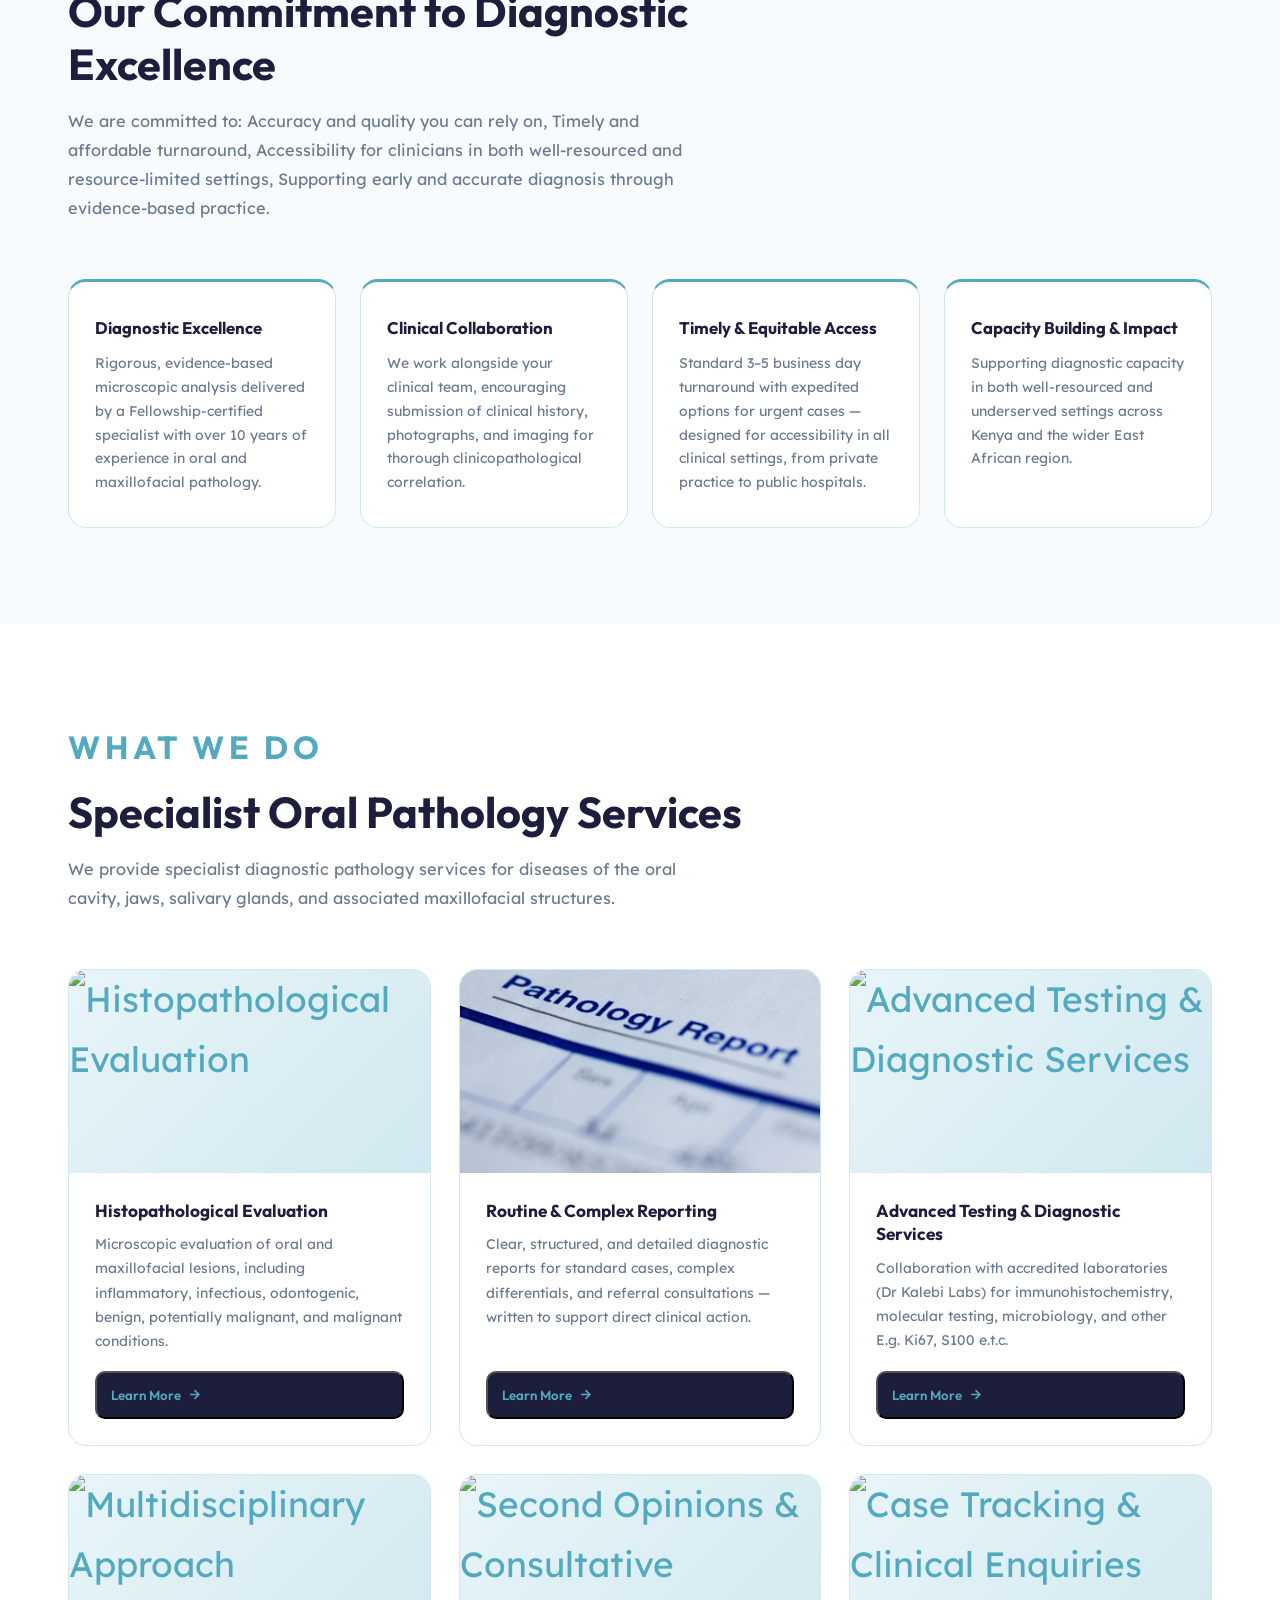
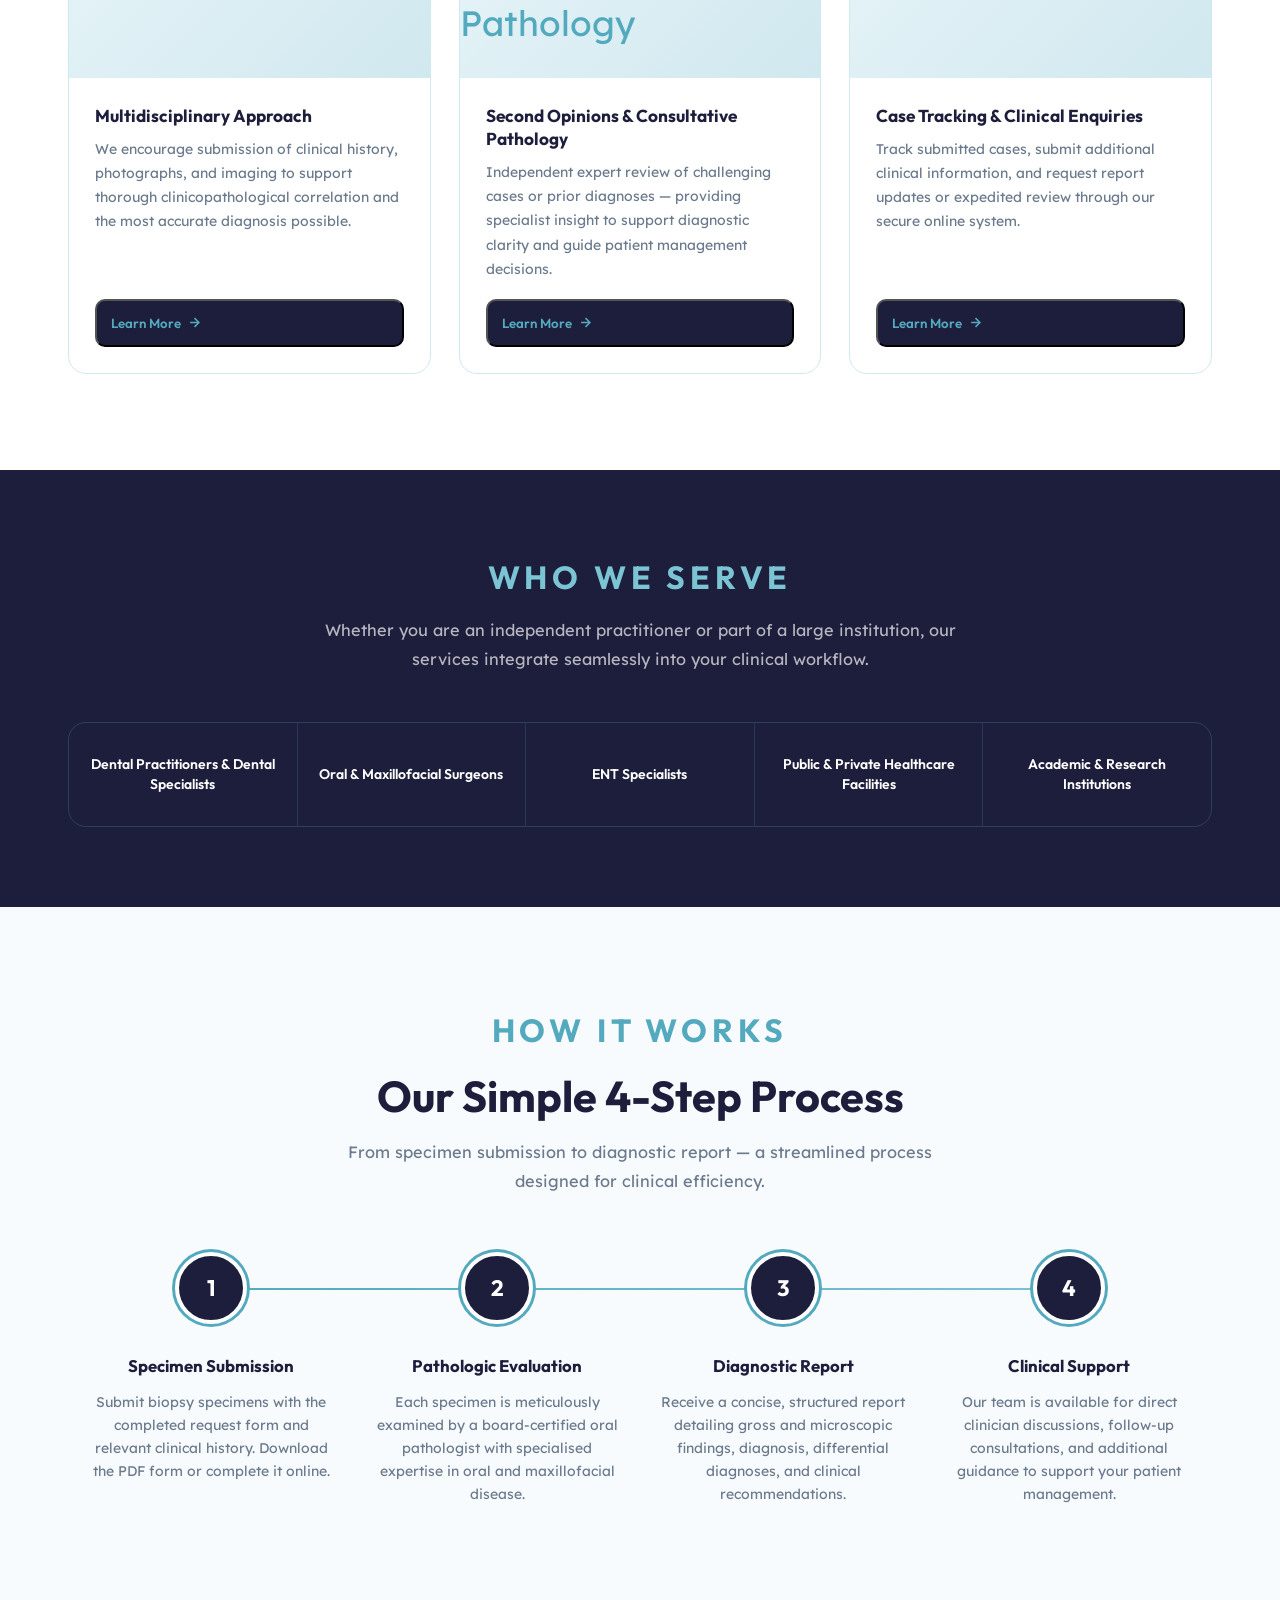
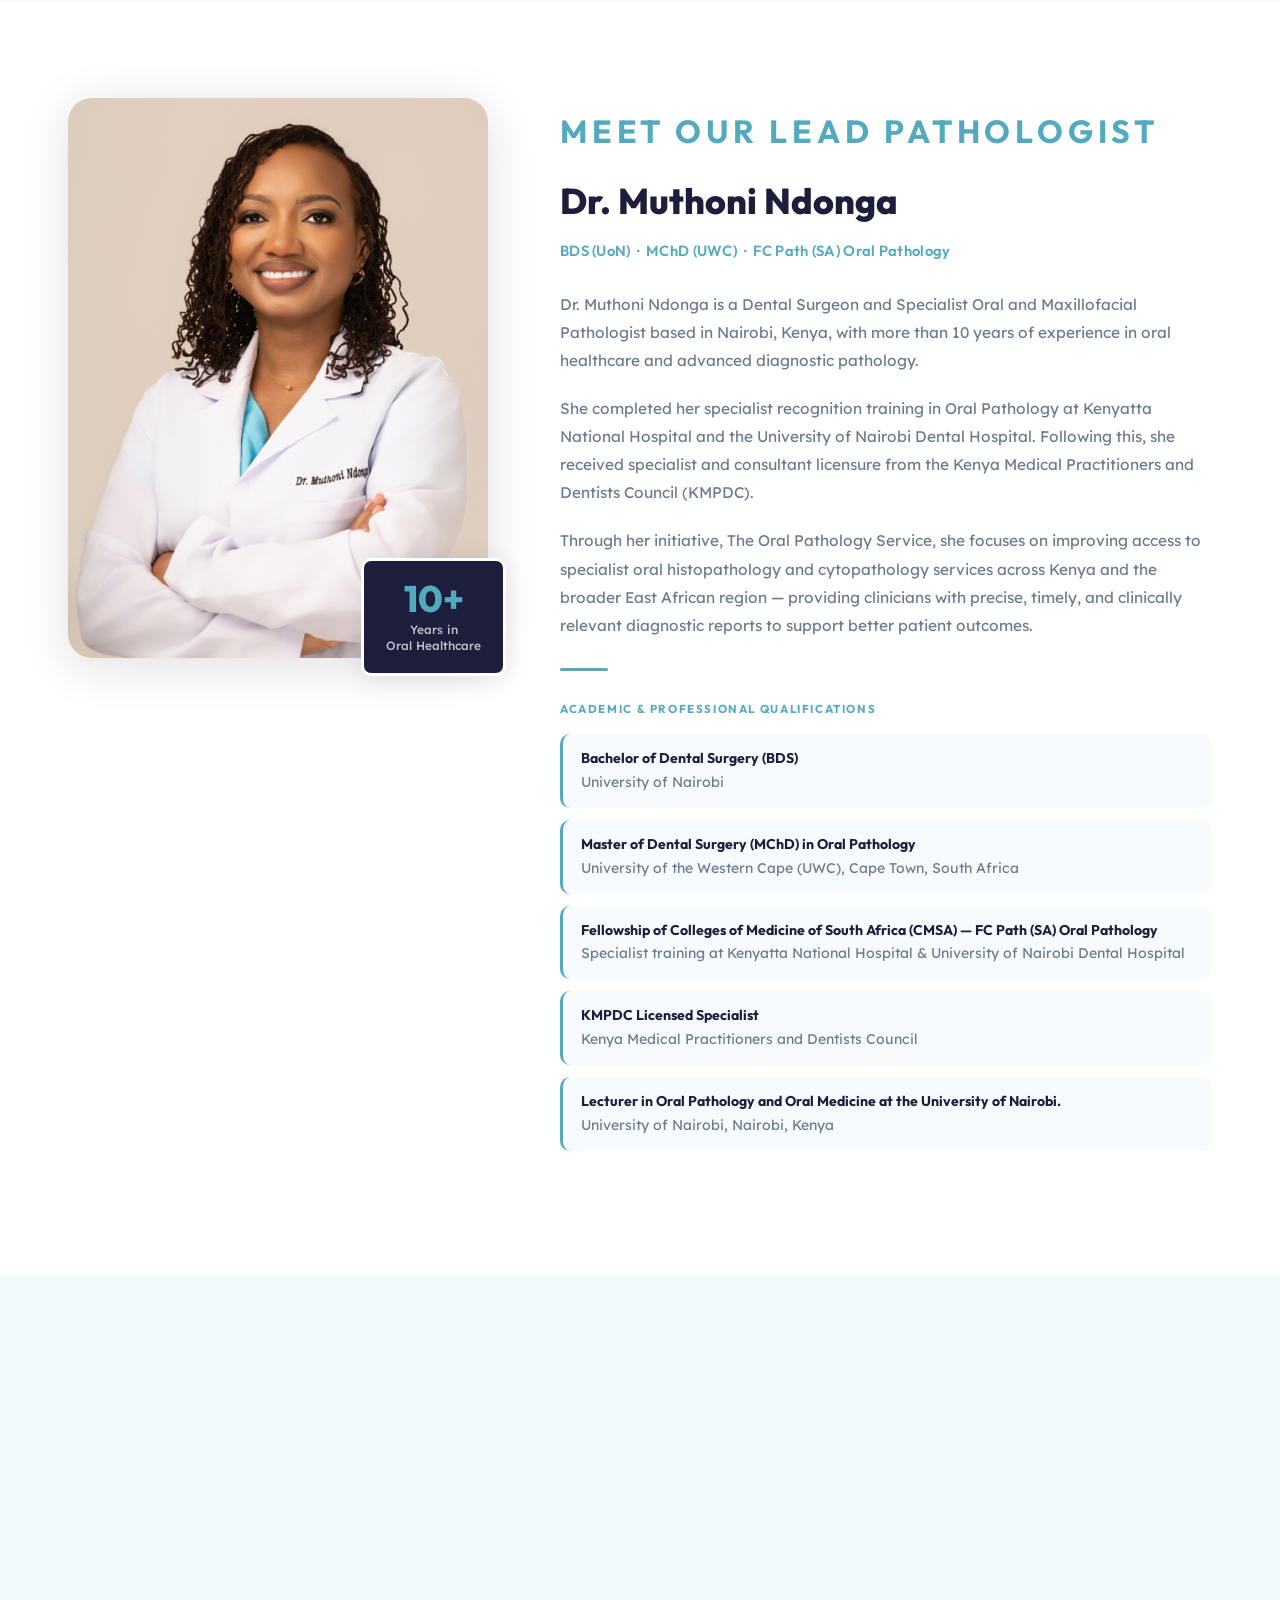
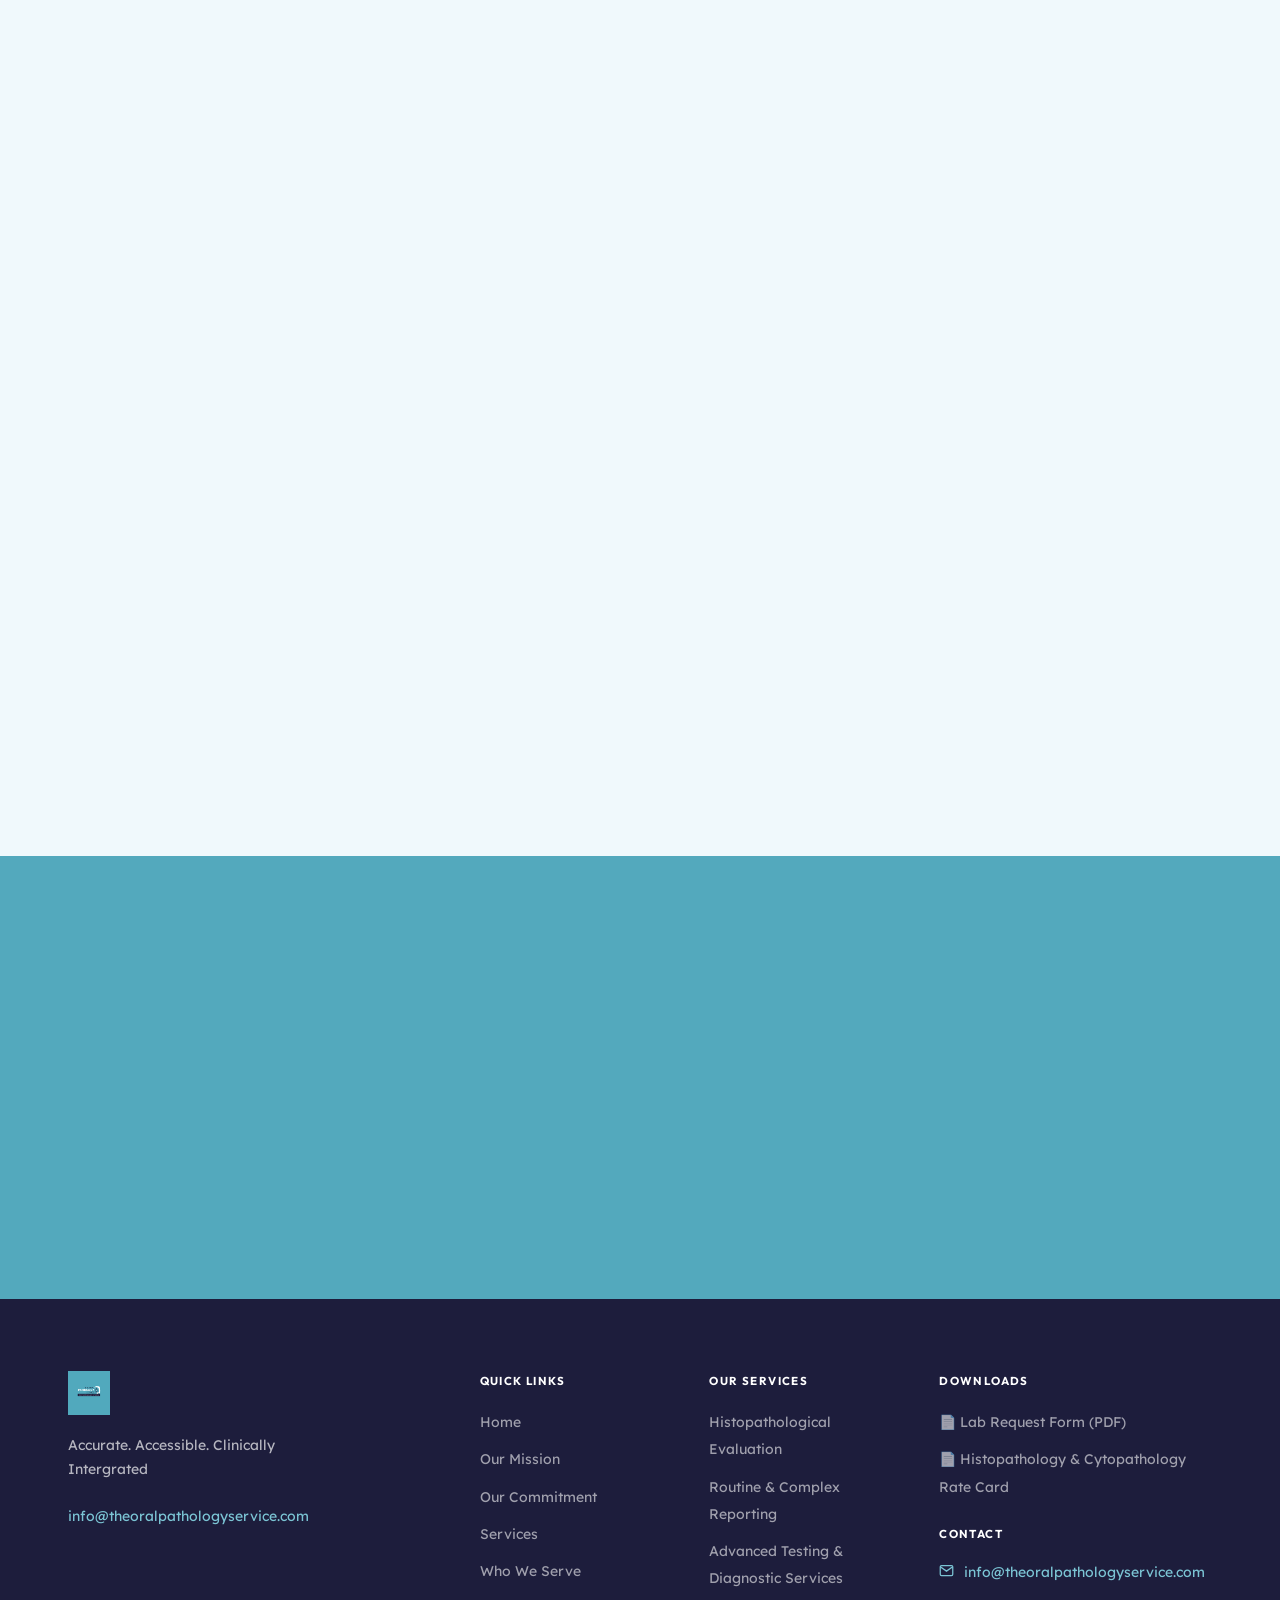
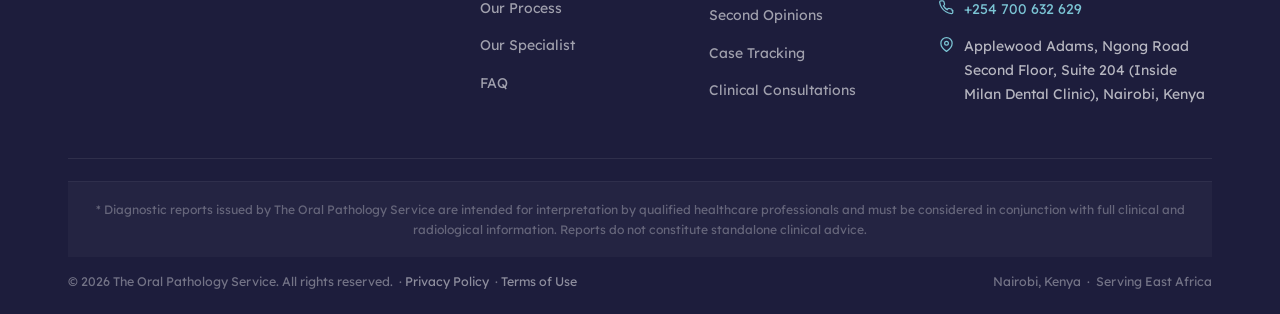
==== commit 7050b0ae: "Update changes" ====
--- a/Desktop/Pathologyservice/index.html
+++ b/Desktop/Pathologyservice/index.html
@@ -846,13 +846,13 @@
     .trust-divider { width: 1px; height: 24px; background: var(--border); }
 
     /* ===== RESPONSIVE ===== */
-    @media (max-width: 1100px) {
+    @media (max-width: 1200px) {
       .services-grid { grid-template-columns: repeat(2,1fr); }
       .commitment-cards { grid-template-columns: repeat(2,1fr); }
       .about-inner { grid-template-columns: 340px 1fr; gap: 48px; }
       .footer-top { grid-template-columns: 1fr 1fr; gap: 36px; }
     }
-    @media (max-width: 900px) {
+    @media (max-width: 1000px) {
       section { padding: 72px 0; }
       .mission-inner { grid-template-columns: 1fr; gap: 36px; }
       .contact-strip-inner { flex-direction: column; }
@@ -866,7 +866,7 @@
       .clients-strip { flex-wrap: wrap; }
       .client-item { flex: 1 1 45%; border-right: 1px solid rgba(83,169,189,0.2); border-bottom: 1px solid rgba(83,169,189,0.2); }
     }
-    @media (max-width: 768px) {
+    @media (max-width:980px) {
       .nav-links, .nav-cta { display: none; }
       .hamburger { display: flex; }
       .services-grid { grid-template-columns: 1fr; }
@@ -878,7 +878,7 @@
       .footer-bottom { flex-direction: column; text-align: center; }
       .process-steps { grid-template-columns: 1fr; }
     }
-    @media (max-width: 480px) {
+    @media (max-width: 680px) {
       .container { padding: 0 16px; }
       .hero-ctas { flex-direction: column; }
       .hero-ctas .btn { width: 100%; justify-content: center; }
@@ -966,7 +966,7 @@
               <svg width="17" height="17" viewBox="0 0 24 24" fill="none" stroke="currentColor" stroke-width="2.2"><circle cx="11" cy="11" r="8"/><path d="m21 21-4.35-4.35"/></svg>
               Track a Case
             </button>
-            <a href="https://theoralpathologyservice.com/wp-content/uploads/2026/03/The_20Oral_20Pathology_20Service_20Histopathology_20_26_20Cytopathology_20Tariff.pdf"
+            <a href="/OPS files/The Oral Pathology Service Histopathology & Cytopathology Tariff.pdf"
                target="_blank" rel="noopener noreferrer" class="btn btn-outline-white">
               <svg width="17" height="17" viewBox="0 0 24 24" fill="none" stroke="currentColor" stroke-width="2.2"><path d="M14 2H6a2 2 0 0 0-2 2v16a2 2 0 0 0 2 2h12a2 2 0 0 0 2-2V8z"/><polyline points="14,2 14,8 20,8"/></svg>
               Rate Card
@@ -988,7 +988,7 @@
             </p>
           </div>
 
-          <div class="mission-visual fade-up fade-up-delay-2">
+          <div class="mission-visual fade-up fade-up-delay-2" style="background-color:#53A9BD;">
             <div class="mission-pillars">
               <img src="/OPS files/our mission photo.png" alt="Mission Visual" class="mission-image" />
       </div>
@@ -1009,22 +1009,18 @@
 
         <div class="commitment-cards">
           <div class="commitment-card fade-up fade-up-delay-1">
-            <div class="commitment-card-num">01</div>
             <div class="commitment-card-title">Diagnostic Excellence</div>
             <div class="commitment-card-text">Rigorous, evidence-based microscopic analysis delivered by a Fellowship-certified specialist with over 10 years of experience in oral and maxillofacial pathology.</div>
           </div>
           <div class="commitment-card fade-up fade-up-delay-2">
-            <div class="commitment-card-num">02</div>
             <div class="commitment-card-title">Clinical Collaboration</div>
             <div class="commitment-card-text">We work alongside your clinical team, encouraging submission of clinical history, photographs, and imaging for thorough clinicopathological correlation.</div>
           </div>
           <div class="commitment-card fade-up fade-up-delay-3">
-            <div class="commitment-card-num">03</div>
             <div class="commitment-card-title">Timely &amp; Equitable Access</div>
             <div class="commitment-card-text">Standard 3–5 business day turnaround with expedited options for urgent cases — designed for accessibility in all clinical settings, from private practice to public hospitals.</div>
           </div>
           <div class="commitment-card fade-up fade-up-delay-4">
-            <div class="commitment-card-num">04</div>
             <div class="commitment-card-title">Capacity Building &amp; Impact</div>
             <div class="commitment-card-text">Supporting diagnostic capacity in both well-resourced and underserved settings across Kenya and the wider East African region.</div>
           </div>
@@ -1079,12 +1075,12 @@
           <article class="service-card fade-up fade-up-delay-3">
             <div class="service-card-img">
               <div class="service-card-img-placeholder">
-                <img src="/OPS files/diagnostic.webp" alt="Clinical Depression & Differential Diagnosis" class="service-card-image" />
+                <img src="/OPS files/diagnostic.webp" alt="Advanced Testing & Diagnostic Services" class="service-card-image" />
               </div>
             </div>
             <div class="service-card-body">
-              <h3 class="service-card-title">Clinical Depression &amp; Differential Diagnosis</h3>
-              <p class="service-card-desc">Collaboration with accredited laboratories for immunohistochemistry, molecular testing, microbiology, and other ancillary studies to support complex diagnoses.</p>
+              <h3 class="service-card-title">Advanced Testing &amp; Diagnostic Services</h3>
+              <p class="service-card-desc">Collaboration with accredited laboratories (Dr Kalebi Labs) for immunohistochemistry, molecular testing, microbiology, and other E.g. Ki67, S100 e.t.c.</p>
               <button onclick="openModal('enquiry')" class="service-card-link">
                 Learn More
                 <svg width="15" height="15" viewBox="0 0 24 24" fill="none" stroke="currentColor" stroke-width="2.5"><line x1="5" y1="12" x2="19" y2="12"/><polyline points="12 5 19 12 12 19"/></svg>
@@ -1255,22 +1251,24 @@
               </div>
               <div class="credential-item" role="listitem">
                 <div class="credential-item-text">
-                  <strong>Fellowship of the College of Pathologists of South Africa — FC Path (SA) Oral Pathology</strong>
+                  <strong>Fellowship of Colleges of Medicine of South Africa (CMSA) — FC Path (SA) Oral Pathology</strong>
                   <em>Specialist training at Kenyatta National Hospital &amp; University of Nairobi Dental Hospital</em>
                 </div>
               </div>
-            </div>
-
-            <div class="about-roles-heading">Professional Roles</div>
-            <div class="roles-list" role="list">
-              <span class="role-tag" role="listitem">Consultant Oral &amp; Maxillofacial Pathologist</span>
-              <span class="role-tag" role="listitem">Lecturer – University of Nairobi</span>
-              <span class="role-tag" role="listitem">Practising Dental Surgeon</span>
-              <span class="role-tag" role="listitem">KMPDC Licensed Specialist</span>
-            </div>
-          </div>
-
-        </div>
+                <div class="credential-item" role="listitem">
+                <div class="credential-item-text">
+                  <strong>KMPDC Licensed Specialist</strong>
+                  <em>Kenya Medical Practitioners and Dentists Council</em>
+                </div>
+            </div>
+            <div class="credential-item" role="listitem">
+                <div class="credential-item-text">
+                  <strong>Lecturer in Oral Pathology and Oral Medicine at the University of Nairobi.</strong>
+                  <em>University of Nairobi, Nairobi, Kenya</em>
+                </div>
+              </div>
+            </div>
+          </div>
       </div>
     </section>
 
@@ -1331,7 +1329,7 @@
                 Do you serve clinicians outside Nairobi?
                 <svg width="19" height="19" viewBox="0 0 24 24" fill="none" stroke="currentColor" stroke-width="2.5"><line x1="12" y1="5" x2="12" y2="19"/><line x1="5" y1="12" x2="19" y2="12"/></svg>
               </button>
-              <div class="faq-a">Yes. We serve clinicians across Kenya and East Africa including Uganda, Tanzania, Rwanda, and Ethiopia. Our process is designed for accessibility in both well-resourced and resource-limited settings.</div>
+              <div class="faq-a">Yes. We serve clinicians across Kenya and East Africa. Our process is designed for accessibility in both well-resourced and resource-limited settings.</div>
             </div>
 
             <div class="faq-item">
@@ -1347,7 +1345,7 @@
                 How do I submit a specimen?
                 <svg width="19" height="19" viewBox="0 0 24 24" fill="none" stroke="currentColor" stroke-width="2.5"><line x1="12" y1="5" x2="12" y2="19"/><line x1="5" y1="12" x2="19" y2="12"/></svg>
               </button>
-              <div class="faq-a">Submit your case along with a completed laboratory request form and relevant clinical history. You can download the printable PDF request form, or complete our online submission form. Our team will guide you through every step.</div>
+              <div class="faq-a">Submit your biopsy along with a completed laboratory request form and relevant clinical history. You can download the printable PDF request form, or complete our online submission form. <br> Our team will guide you through every step.And then deliver them to our offices.</div>
             </div>
 
             <div class="faq-item">
@@ -1374,7 +1372,7 @@
                 <span>Track an Existing Case</span>
                 <svg width="15" height="15" viewBox="0 0 24 24" fill="none" stroke="currentColor" stroke-width="2"><line x1="5" y1="12" x2="19" y2="12"/><polyline points="12 5 19 12 12 19"/></svg>
               </button>
-              <a href="https://theoralpathologyservice.com/wp-content/uploads/2026/01/Lab-request-form-final-x2.pdf"
+              <a href="/OPS files/Lab-request-form-final.pdf"
                  target="_blank" rel="noopener noreferrer" class="faq-action-link">
                 <svg width="17" height="17" viewBox="0 0 24 24" fill="none" stroke="currentColor" stroke-width="2"><path d="M21 15v4a2 2 0 0 1-2 2H5a2 2 0 0 1-2-2v-4"/><polyline points="7 10 12 15 17 10"/><line x1="12" y1="15" x2="12" y2="3"/></svg>
                 <span>Download PDF Request Form</span>
@@ -1429,7 +1427,7 @@
               <svg width="17" height="17" viewBox="0 0 24 24" fill="none" stroke="currentColor" stroke-width="2"><circle cx="11" cy="11" r="8"/><path d="m21 21-4.35-4.35"/></svg>
               Track a Case
             </button>
-            <a href="https://theoralpathologyservice.com/wp-content/uploads/2026/01/Lab-request-form-final-x2.pdf"
+            <a href="/OPS files/Lab-request-form-final.pdf"
                target="_blank" rel="noopener noreferrer" class="btn btn-outline-white">
               <svg width="17" height="17" viewBox="0 0 24 24" fill="none" stroke="currentColor" stroke-width="2"><path d="M21 15v4a2 2 0 0 1-2 2H5a2 2 0 0 1-2-2v-4"/><polyline points="7 10 12 15 17 10"/><line x1="12" y1="15" x2="12" y2="3"/></svg>
               Download PDF Form
@@ -1471,7 +1469,7 @@
           <ul class="footer-links">
             <li><a href="#services">Histopathological Evaluation</a></li>
             <li><a href="#services">Routine &amp; Complex Reporting</a></li>
-            <li><a href="#services">Clinical Depression &amp; Differential Diagnosis</a></li>
+            <li><a href="#services">Advanced Testing &amp; Diagnostic Services</a></li>
             <li><a href="#services">Second Opinions</a></li>
             <li><a href="#services">Case Tracking</a></li>
             <li><a href="#services">Clinical Consultations</a></li>
@@ -1482,12 +1480,12 @@
           <h3 class="footer-heading">Downloads</h3>
           <ul class="footer-links" style="margin-bottom:24px;">
             <li>
-              <a href="https://theoralpathologyservice.com/wp-content/uploads/2026/01/Lab-request-form-final-x2.pdf" target="_blank" rel="noopener noreferrer">
+              <a href="/OPS files/Lab-request-form-final.pdf" target="_blank" rel="noopener noreferrer">
                 📄 Lab Request Form (PDF)
               </a>
             </li>
             <li>
-              <a href="https://theoralpathologyservice.com/wp-content/uploads/2026/03/The_20Oral_20Pathology_20Service_20Histopathology_20_26_20Cytopathology_20Tariff.pdf" target="_blank" rel="noopener noreferrer">
+              <a href="/OPS files/The Oral Pathology Service Histopathology & Cytopathology Tariff.pdf" target="_blank" rel="noopener noreferrer">
                 📄 Histopathology &amp; Cytopathology Rate Card
               </a>
             </li>
@@ -1512,14 +1510,14 @@
       </div>
 
       <div class="footer-bottom">
+      <div class="footer-disclaimer" role="note">
+      * Diagnostic reports issued by The Oral Pathology Service are intended for interpretation by qualified healthcare professionals and must be considered in conjunction with full clinical and radiological information. Reports do not constitute standalone clinical advice.
+    </div>
         <p class="footer-bottom-text">
           &copy; 2026 The Oral Pathology Service. All rights reserved.
           &nbsp;·&nbsp;<a href="#">Privacy Policy</a>
           &nbsp;·&nbsp;<a href="#">Terms of Use</a>
         </p>
-        <div class="footer-disclaimer" role="note">
-      * Diagnostic reports issued by The Oral Pathology Service are intended for interpretation by qualified healthcare professionals and must be considered in conjunction with full clinical and radiological information. Reports do not constitute standalone clinical advice.
-    </div>
         <p class="footer-bottom-text">Nairobi, Kenya &nbsp;·&nbsp; Serving East Africa</p>
       </div>
     </div>
@@ -1625,7 +1623,7 @@
                 <svg width="16" height="16" viewBox="0 0 24 24" fill="none" stroke="currentColor" stroke-width="2"><line x1="22" y1="2" x2="11" y2="13"/><polygon points="22 2 15 22 11 13 2 9 22 2"/></svg>
                 Submit Request
               </button>
-              <a href="https://theoralpathologyservice.com/wp-content/uploads/2026/01/Lab-request-form-final-x2.pdf"
+              <a href="/OPS files/Lab-request-form-final.pdf"
                  target="_blank" rel="noopener noreferrer" class="form-download-link">
                 <svg width="13" height="13" viewBox="0 0 24 24" fill="none" stroke="currentColor" stroke-width="2"><path d="M21 15v4a2 2 0 0 1-2 2H5a2 2 0 0 1-2-2v-4"/><polyline points="7 10 12 15 17 10"/><line x1="12" y1="15" x2="12" y2="3"/></svg>
                 Or download PDF form
@@ -1679,7 +1677,7 @@
                 <svg width="16" height="16" viewBox="0 0 24 24" fill="none" stroke="currentColor" stroke-width="2"><circle cx="11" cy="11" r="8"/><path d="m21 21-4.35-4.35"/></svg>
                 Track My Case
               </button>
-              <a href="https://theoralpathologyservice.com/wp-content/uploads/2026/01/Lab-request-form-final-x2.pdf"
+              <a href="/OPS files/Lab-request-form-final.pdf"
                  target="_blank" rel="noopener noreferrer" class="form-download-link">
                 <svg width="13" height="13" viewBox="0 0 24 24" fill="none" stroke="currentColor" stroke-width="2"><path d="M21 15v4a2 2 0 0 1-2 2H5a2 2 0 0 1-2-2v-4"/><polyline points="7 10 12 15 17 10"/><line x1="12" y1="15" x2="12" y2="3"/></svg>
                 Download PDF form
